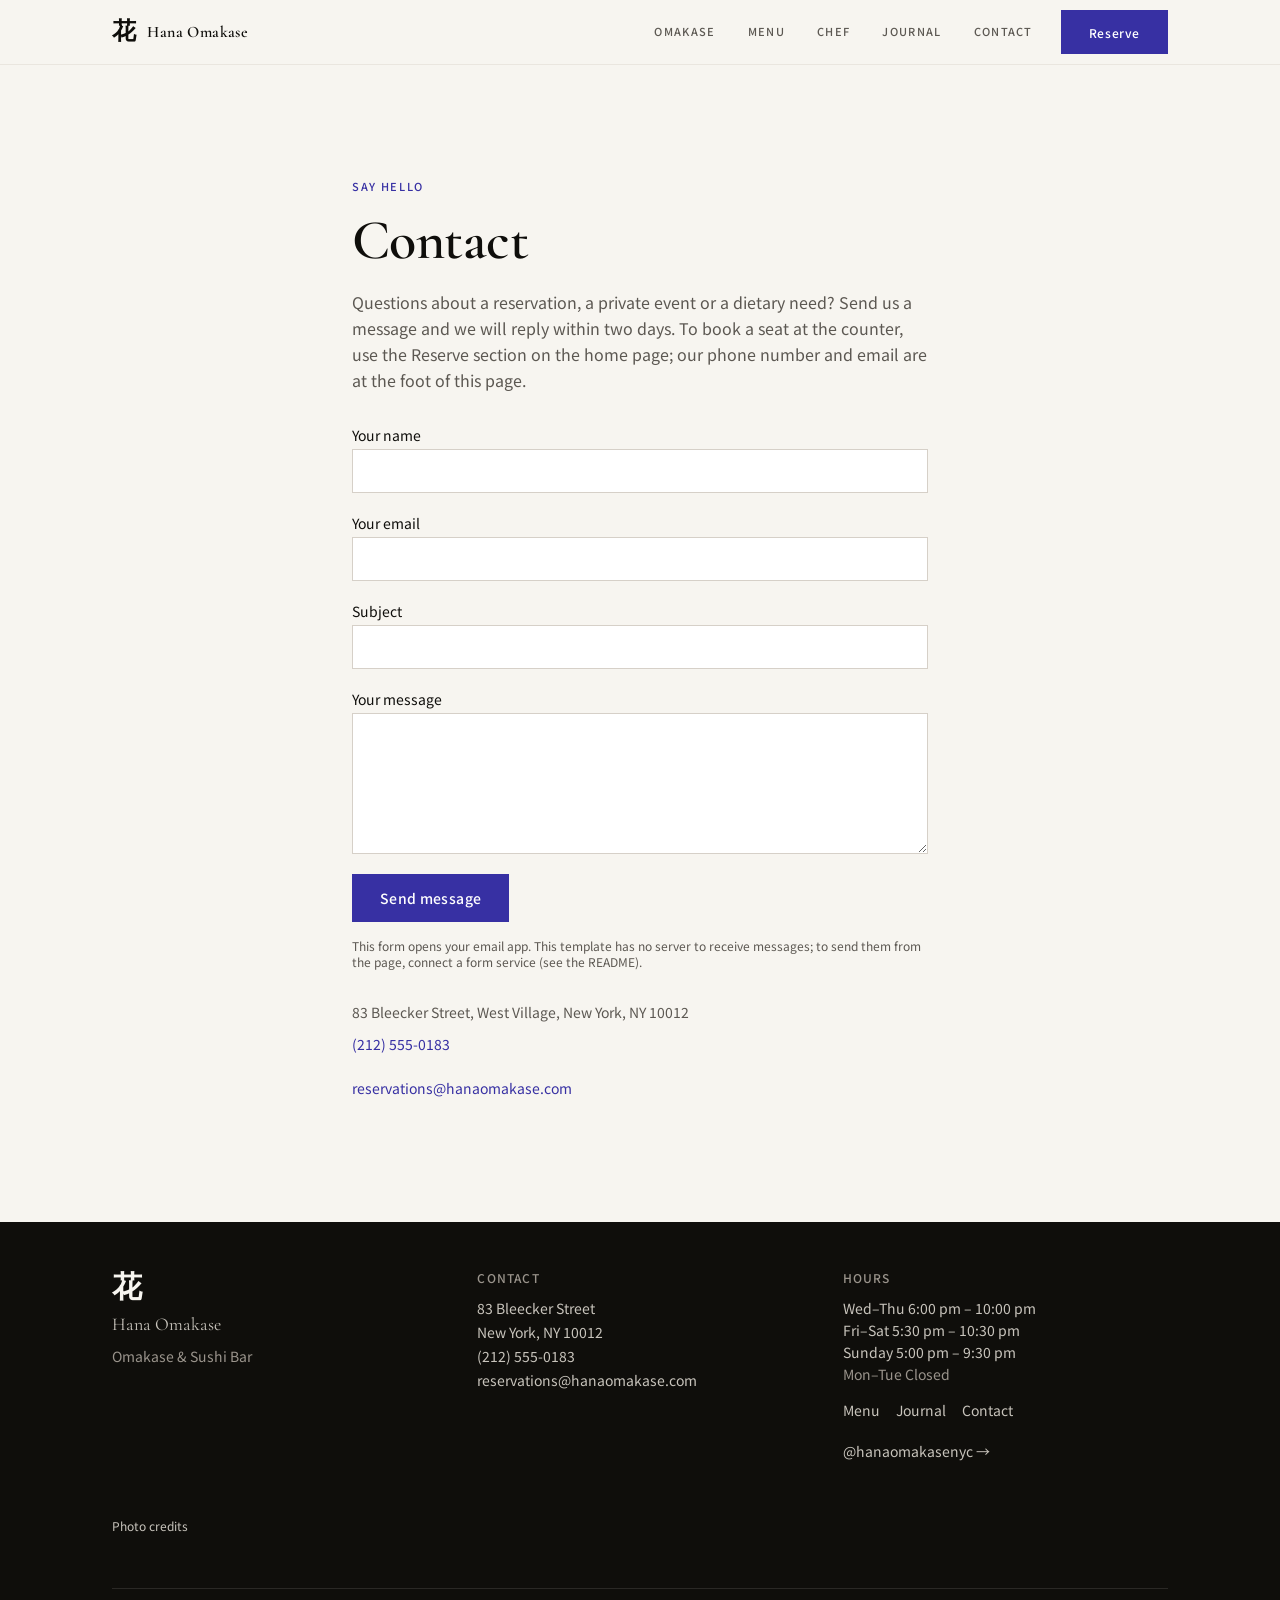
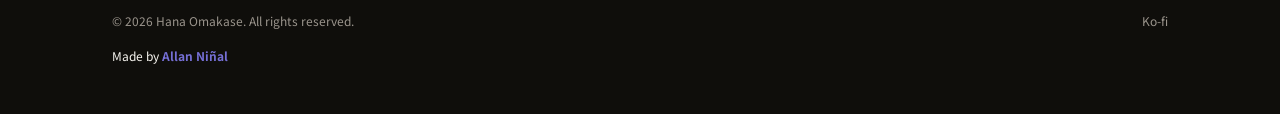
==== contact/index.html @ c07a8876 "Shari HTML edition 1.0.0 Co-Authored-By: Claude Opus 5.5 <noreply@anthropic.com> Claude-Session: htt" ====
<!DOCTYPE html><html lang="en" class="scroll-smooth" id="top"> <head><meta charset="utf-8"><meta name="viewport" content="width=device-width, initial-scale=1, viewport-fit=cover"><meta name="theme-color" content="#F7F5F0"><meta name="color-scheme" content="light"><title>Contact — Hana Omakase</title><meta name="description" content="Write to Hana Omakase: reservations, private events and dietary needs."><meta name="author" content="Kenji Matsuda"><link rel="canonical" href="https://example.com/contact/"><meta name="robots" content="index, follow"><!-- Open Graph --><meta property="og:title" content="Contact — Hana Omakase"><meta property="og:description" content="Write to Hana Omakase: reservations, private events and dietary needs."><meta property="og:url" content="https://example.com/contact/"><meta property="og:type" content="website"><meta property="og:site_name" content="Hana Omakase"><meta property="og:locale" content="en_US"><meta property="og:image" content="https://example.com/og-image.png"><meta property="og:image:type" content="image/png"><meta property="og:image:width" content="1200"><meta property="og:image:height" content="630"><meta property="og:image:alt" content="Hana Omakase — Intimate Omakase &#38; Sushi Bar in West Village, New York"><!-- Twitter / X --><meta name="twitter:card" content="summary_large_image"><meta name="twitter:title" content="Contact — Hana Omakase"><meta name="twitter:description" content="Write to Hana Omakase: reservations, private events and dietary needs."><meta name="twitter:image" content="https://example.com/og-image.png"><meta name="twitter:image:alt" content="Hana Omakase — Intimate Omakase &#38; Sushi Bar in West Village, New York"><link rel="icon" href="../favicon.svg" type="image/svg+xml"><link rel="apple-touch-icon" href="../favicon.svg"><script type="application/ld+json">{"@context":"https://schema.org","@type":"BreadcrumbList","itemListElement":[{"@type":"ListItem","position":1,"name":"Home","item":"https://example.com/"},{"@type":"ListItem","position":2,"name":"Contact","item":"https://example.com/contact/"}]}</script><link rel="stylesheet" href="../assets/index.BX0j9ppE.css">
<style>.field[data-astro-cid-ahc3q4vw]{width:100%;min-height:44px;padding:.6rem .75rem;font:inherit;background:#fff;color:var(--color-text);border:1px solid var(--color-border)}.field[data-astro-cid-ahc3q4vw]:focus-visible{outline:2px solid var(--color-accent);outline-offset:2px}
</style></head> <body class="min-h-screen flex flex-col antialiased"> <header class="sticky top-0 z-50" style="background-color: #F7F5F0; border-bottom: 1px solid #EAE6DF;" data-astro-cid-ctg3m53h> <!-- Skip link --> <a href="#main-content" class="sr-only focus:not-sr-only" style="
      position: absolute;
      top: 0.5rem;
      left: 0.5rem;
      background-color: #3730A3;
      color: #fff;
      padding: 0.5rem 1rem;
      font-size: 0.875rem;
      font-family: inherit;
      z-index: 9999;
    " data-astro-cid-ctg3m53h>
Skip to main content
</a> <div class="container-x" data-astro-cid-ctg3m53h> <div class="flex items-center justify-between h-16" data-astro-cid-ctg3m53h> <!-- Logo --> <a href="../index.html" style="
          height: 44px;
          min-width: 44px;
          display: inline-flex;
          align-items: center;
          gap: 0.75rem;
          text-decoration: none;
        " data-astro-cid-ctg3m53h> <span class="font-display text-2xl font-semibold tracking-tight" style="color: #0F0E0B;" data-astro-cid-ctg3m53h> 花 </span> <span class="hidden sm:block font-display text-base font-semibold tracking-wide" style="color: #0F0E0B;" data-astro-cid-ctg3m53h> Hana Omakase </span> </a> <!-- Desktop Nav --> <nav aria-label="Main navigation" class="hidden md:flex items-center gap-2" data-astro-cid-ctg3m53h> <a href="../index.html#omakase" style="
              min-height: 44px;
              display: inline-flex;
              align-items: center;
              padding: 0 0.75rem;
              font-size: 0.6875rem;
              font-family: 'Noto Sans JP', sans-serif;
              font-weight: 500;
              letter-spacing: 0.12em;
              text-transform: uppercase;
              color: #5C5852;
              text-decoration: none;
              transition: color 0.15s;
            " data-astro-cid-ctg3m53h> Omakase </a><a href="../menu/index.html" style="
              min-height: 44px;
              display: inline-flex;
              align-items: center;
              padding: 0 0.75rem;
              font-size: 0.6875rem;
              font-family: 'Noto Sans JP', sans-serif;
              font-weight: 500;
              letter-spacing: 0.12em;
              text-transform: uppercase;
              color: #5C5852;
              text-decoration: none;
              transition: color 0.15s;
            " data-astro-cid-ctg3m53h> Menu </a><a href="../index.html#chef" style="
              min-height: 44px;
              display: inline-flex;
              align-items: center;
              padding: 0 0.75rem;
              font-size: 0.6875rem;
              font-family: 'Noto Sans JP', sans-serif;
              font-weight: 500;
              letter-spacing: 0.12em;
              text-transform: uppercase;
              color: #5C5852;
              text-decoration: none;
              transition: color 0.15s;
            " data-astro-cid-ctg3m53h> Chef </a><a href="../journal/index.html" style="
              min-height: 44px;
              display: inline-flex;
              align-items: center;
              padding: 0 0.75rem;
              font-size: 0.6875rem;
              font-family: 'Noto Sans JP', sans-serif;
              font-weight: 500;
              letter-spacing: 0.12em;
              text-transform: uppercase;
              color: #5C5852;
              text-decoration: none;
              transition: color 0.15s;
            " data-astro-cid-ctg3m53h> Journal </a><a href="./index.html" style="
              min-height: 44px;
              display: inline-flex;
              align-items: center;
              padding: 0 0.75rem;
              font-size: 0.6875rem;
              font-family: 'Noto Sans JP', sans-serif;
              font-weight: 500;
              letter-spacing: 0.12em;
              text-transform: uppercase;
              color: #5C5852;
              text-decoration: none;
              transition: color 0.15s;
            " data-astro-cid-ctg3m53h> Contact </a> <a href="../index.html#reserve" style="
            min-height: 44px;
            display: inline-flex;
            align-items: center;
            justify-content: center;
            padding: 0 1.75rem;
            font-size: 0.75rem;
            font-family: 'Noto Sans JP', sans-serif;
            font-weight: 500;
            letter-spacing: 0.05em;
            background-color: #3730A3;
            color: #FFFFFF;
            text-decoration: none;
            transition: background-color 0.15s;
            margin-left: 0.5rem;
          " data-astro-cid-ctg3m53h>
Reserve
</a> </nav> <!-- Mobile: menu and Reserve CTA --> <div class="md:hidden flex items-center gap-2" data-astro-cid-ctg3m53h> <details class="mobile-menu" data-astro-cid-ctg3m53h> <summary aria-label="Menu" data-astro-cid-ctg3m53h>Menu</summary> <nav aria-label="Mobile navigation" data-astro-cid-ctg3m53h> <a href="../index.html#omakase" data-astro-cid-ctg3m53h>Omakase</a><a href="../menu/index.html" data-astro-cid-ctg3m53h>Menu</a><a href="../index.html#chef" data-astro-cid-ctg3m53h>Chef</a><a href="../journal/index.html" data-astro-cid-ctg3m53h>Journal</a><a href="./index.html" data-astro-cid-ctg3m53h>Contact</a> </nav> </details> <a href="../index.html#reserve" style="
            min-height: 44px;
            display: inline-flex;
            align-items: center;
            justify-content: center;
            padding: 0 1.25rem;
            font-size: 0.75rem;
            font-family: 'Noto Sans JP', sans-serif;
            font-weight: 500;
            background-color: #3730A3;
            color: #FFFFFF;
            text-decoration: none;
          " data-astro-cid-ctg3m53h>
Reserve
</a> </div> </div> </div> </header>  <main class="flex-1" id="main-content">  <section class="container-x section-gap" aria-labelledby="contact-heading" data-astro-cid-ahc3q4vw> <div class="max-w-xl mx-auto" data-astro-cid-ahc3q4vw> <p class="label-eyebrow mb-3" data-astro-cid-ahc3q4vw>Say hello</p> <h1 id="contact-heading" class="font-display font-semibold" style="font-size: clamp(2.25rem, 5vw, 3.5rem); color: var(--color-text);" data-astro-cid-ahc3q4vw>Contact</h1> <p class="mt-4 text-base font-sans leading-relaxed" style="color: var(--color-text-muted);" data-astro-cid-ahc3q4vw>Questions about a reservation, a private event or a dietary need? Send us a message and we will reply within two days. To book a seat at the counter, use the Reserve section on the home page; our phone number and email are at the foot of this page.</p> <!--
        No back end. This form opens the visitor's email app, addressed to the
        address below. To send messages from the page itself, point `action` at a
        form service (Formspree, Formspark, Web3Forms, Netlify Forms...), remove
        enctype, and set method="post" as that service describes.
      --> <form action="mailto:reservations@hanaomakase.com" method="post" enctype="text/plain" class="mt-8 grid gap-5" data-astro-cid-ahc3q4vw> <label class="grid gap-1 text-sm font-sans" style="color: var(--color-text);" data-astro-cid-ahc3q4vw>Your name
<input type="text" name="name" required autocomplete="name" class="field" data-astro-cid-ahc3q4vw> </label> <label class="grid gap-1 text-sm font-sans" style="color: var(--color-text);" data-astro-cid-ahc3q4vw>Your email
<input type="email" name="email" required autocomplete="email" class="field" data-astro-cid-ahc3q4vw> </label> <label class="grid gap-1 text-sm font-sans" style="color: var(--color-text);" data-astro-cid-ahc3q4vw>Subject
<input type="text" name="subject" class="field" data-astro-cid-ahc3q4vw> </label> <label class="grid gap-1 text-sm font-sans" style="color: var(--color-text);" data-astro-cid-ahc3q4vw>Your message
<textarea name="message" rows="6" required class="field" data-astro-cid-ahc3q4vw></textarea> </label> <div data-astro-cid-ahc3q4vw><button type="submit" class="btn-primary" data-astro-cid-ahc3q4vw>Send message</button></div> </form> <p class="mt-4 text-xs font-sans" style="color: var(--color-text-muted);" data-astro-cid-ahc3q4vw>
This form opens your email app. This template has no server to receive messages; to send them from the page, connect a form service (see the README).
</p> <address class="not-italic mt-8 text-sm font-sans" style="color: var(--color-text-muted);" data-astro-cid-ahc3q4vw> 83 Bleecker Street, West Village, New York, NY 10012<br data-astro-cid-ahc3q4vw> <a href="tel:(212) 555-0183" style="color: var(--color-accent); display: inline-block; padding: 0.75rem 0;" data-astro-cid-ahc3q4vw>(212) 555-0183</a><br data-astro-cid-ahc3q4vw> <a href="mailto:reservations@hanaomakase.com" style="color: var(--color-accent); display: inline-block; padding: 0.75rem 0;" data-astro-cid-ahc3q4vw>reservations@hanaomakase.com</a> </address> </div> </section>  </main> <footer style="background-color: #0F0E0B; color: #F7F5F0;" data-astro-cid-gcn2mc3v> <div class="container-x py-12" data-astro-cid-gcn2mc3v> <div class="grid grid-cols-1 md:grid-cols-3 gap-10" data-astro-cid-gcn2mc3v> <!-- Brand --> <div data-astro-cid-gcn2mc3v> <p class="font-display text-3xl font-semibold" style="color: #F7F5F0;" data-astro-cid-gcn2mc3v>花</p> <p class="mt-1 font-display text-lg" style="color: #C8C4BC;" data-astro-cid-gcn2mc3v>Hana Omakase</p> <p class="mt-2 text-sm font-sans" style="color: #9A948C;" data-astro-cid-gcn2mc3v>Omakase &amp; Sushi Bar</p> </div> <!-- Contact --> <div data-astro-cid-gcn2mc3v> <p class="text-xs font-sans font-medium uppercase tracking-widest mb-3" style="color: #9A948C;" data-astro-cid-gcn2mc3v>Contact</p> <address class="not-italic text-sm font-sans space-y-1" style="color: #C8C4BC;" data-astro-cid-gcn2mc3v> <p data-astro-cid-gcn2mc3v>83 Bleecker Street</p> <p data-astro-cid-gcn2mc3v>New York, NY 10012</p> <p class="mt-2" data-astro-cid-gcn2mc3v> <a href="tel:(212) 555-0183" style="color: #C8C4BC;" data-astro-cid-gcn2mc3v>(212) 555-0183</a> </p> <p data-astro-cid-gcn2mc3v> <a href="mailto:reservations@hanaomakase.com" style="color: #C8C4BC;" data-astro-cid-gcn2mc3v>reservations@hanaomakase.com</a> </p> </address> </div> <!-- Hours / Links --> <div data-astro-cid-gcn2mc3v> <p class="text-xs font-sans font-medium uppercase tracking-widest mb-3" style="color: #9A948C;" data-astro-cid-gcn2mc3v>Hours</p> <div class="text-sm font-sans space-y-0.5" style="color: #C8C4BC;" data-astro-cid-gcn2mc3v> <p data-astro-cid-gcn2mc3v>Wed–Thu 6:00 pm – 10:00 pm</p> <p data-astro-cid-gcn2mc3v>Fri–Sat  5:30 pm – 10:30 pm</p> <p data-astro-cid-gcn2mc3v>Sunday  5:00 pm – 9:30 pm</p> <p class="mt-1" style="color: #9A948C;" data-astro-cid-gcn2mc3v>Mon–Tue Closed</p> </div> <nav aria-label="Pages" class="mt-4 text-sm font-sans flex flex-wrap gap-x-4 gap-y-1" data-astro-cid-gcn2mc3v> <a href="../menu/index.html" style="color: #C8C4BC;" data-astro-cid-gcn2mc3v>Menu</a> <a href="../journal/index.html" style="color: #C8C4BC;" data-astro-cid-gcn2mc3v>Journal</a> <a href="./index.html" style="color: #C8C4BC;" data-astro-cid-gcn2mc3v>Contact</a> </nav> <div class="mt-4" data-astro-cid-gcn2mc3v> <a href="https://instagram.com/hanaomakasenyc" class="text-sm font-sans hover:opacity-80 transition-opacity" style="color: #C8C4BC;" target="_blank" rel="noopener noreferrer" data-astro-cid-gcn2mc3v> @hanaomakasenyc &rarr;
</a> </div> </div> </div> <!-- Photo credits. Required while you use the demo photos (Unsplash asks for
         the photographer and a link). Delete this whole <details> block once you
         have replaced the photos with your own. --> <details class="mt-10 text-xs font-sans" style="color: #C8C4BC;" data-photo-credits data-astro-cid-gcn2mc3v> <summary style="cursor: pointer; min-height: 44px; display: flex; align-items: center;" data-astro-cid-gcn2mc3v>Photo credits</summary> <p class="mt-2" style="color: #9A948C;" data-astro-cid-gcn2mc3v>
Demo photographs from <a href="https://unsplash.com/?utm_source=allanninal_dev&utm_medium=referral" style="color: #C8C4BC;" data-astro-cid-gcn2mc3v>Unsplash</a>. Replace them, and these credits, with your own before launch.
</p> <ul class="mt-2 space-y-1" data-astro-cid-gcn2mc3v> <li data-astro-cid-gcn2mc3v>The counter: Photo by <a href="https://unsplash.com/@ryunosuke_kikuno?utm_source=allanninal_dev&utm_medium=referral" style="color: #C8C4BC;" data-astro-cid-gcn2mc3v>Ryunosuke Kikuno</a> on <a href="https://unsplash.com/photos/5jAfMVcE0Ag?utm_source=allanninal_dev&utm_medium=referral" style="color: #C8C4BC;" data-astro-cid-gcn2mc3v>Unsplash</a></li><li data-astro-cid-gcn2mc3v>Nigiri on a dark slate: Photo by <a href="https://unsplash.com/@tad_higuchi?utm_source=allanninal_dev&utm_medium=referral" style="color: #C8C4BC;" data-astro-cid-gcn2mc3v>Tadahiro Higuchi</a> on <a href="https://unsplash.com/photos/6ZLJkVvqcB4?utm_source=allanninal_dev&utm_medium=referral" style="color: #C8C4BC;" data-astro-cid-gcn2mc3v>Unsplash</a></li><li data-astro-cid-gcn2mc3v>Salmon and prawn nigiri: Photo by <a href="https://unsplash.com/@shootdelicious?utm_source=allanninal_dev&utm_medium=referral" style="color: #C8C4BC;" data-astro-cid-gcn2mc3v>Eiliv Aceron</a> on <a href="https://unsplash.com/photos/KArbm3dvB7Y?utm_source=allanninal_dev&utm_medium=referral" style="color: #C8C4BC;" data-astro-cid-gcn2mc3v>Unsplash</a></li><li data-astro-cid-gcn2mc3v>The chef at the counter: Photo by <a href="https://unsplash.com/@wyron?utm_source=allanninal_dev&utm_medium=referral" style="color: #C8C4BC;" data-astro-cid-gcn2mc3v>Wyron A</a> on <a href="https://unsplash.com/photos/Lhb1DyyNr7U?utm_source=allanninal_dev&utm_medium=referral" style="color: #C8C4BC;" data-astro-cid-gcn2mc3v>Unsplash</a></li> </ul> </details> <!-- Bottom bar --> <div class="mt-10 pt-6 flex flex-col sm:flex-row items-start sm:items-center justify-between gap-3" style="border-top: 1px solid #2A2825;" data-astro-cid-gcn2mc3v> <p class="text-xs font-sans" style="color: #9A948C;" data-astro-cid-gcn2mc3v>
&copy; 2026 Hana Omakase. All rights reserved.
</p> <p class="text-xs font-sans" style="color: #9A948C;" data-astro-cid-gcn2mc3v> Ko-fi </p> </div>  <p class="maker-credit" data-maker-credit="1" data-astro-cid-gcn2mc3v>Made by <a href="https://www.linkedin.com/in/allanninal/" data-maker-credit="1" target="_blank" rel="noopener noreferrer" data-astro-cid-gcn2mc3v>Allan Ni&ntilde;al</a></p> </div> </footer>   <!-- Scroll-reveal observer --> <script>
      (function () {
        if (!window.IntersectionObserver) return;
        var els = document.querySelectorAll('.reveal');
        var observer = new IntersectionObserver(
          function (entries) {
            entries.forEach(function (entry) {
              if (entry.isIntersecting) {
                entry.target.classList.add('visible');
                observer.unobserve(entry.target);
              }
            });
          },
          { threshold: 0.08 }
        );
        els.forEach(function (el) { observer.observe(el); });
      })();
    </script> </body> </html>
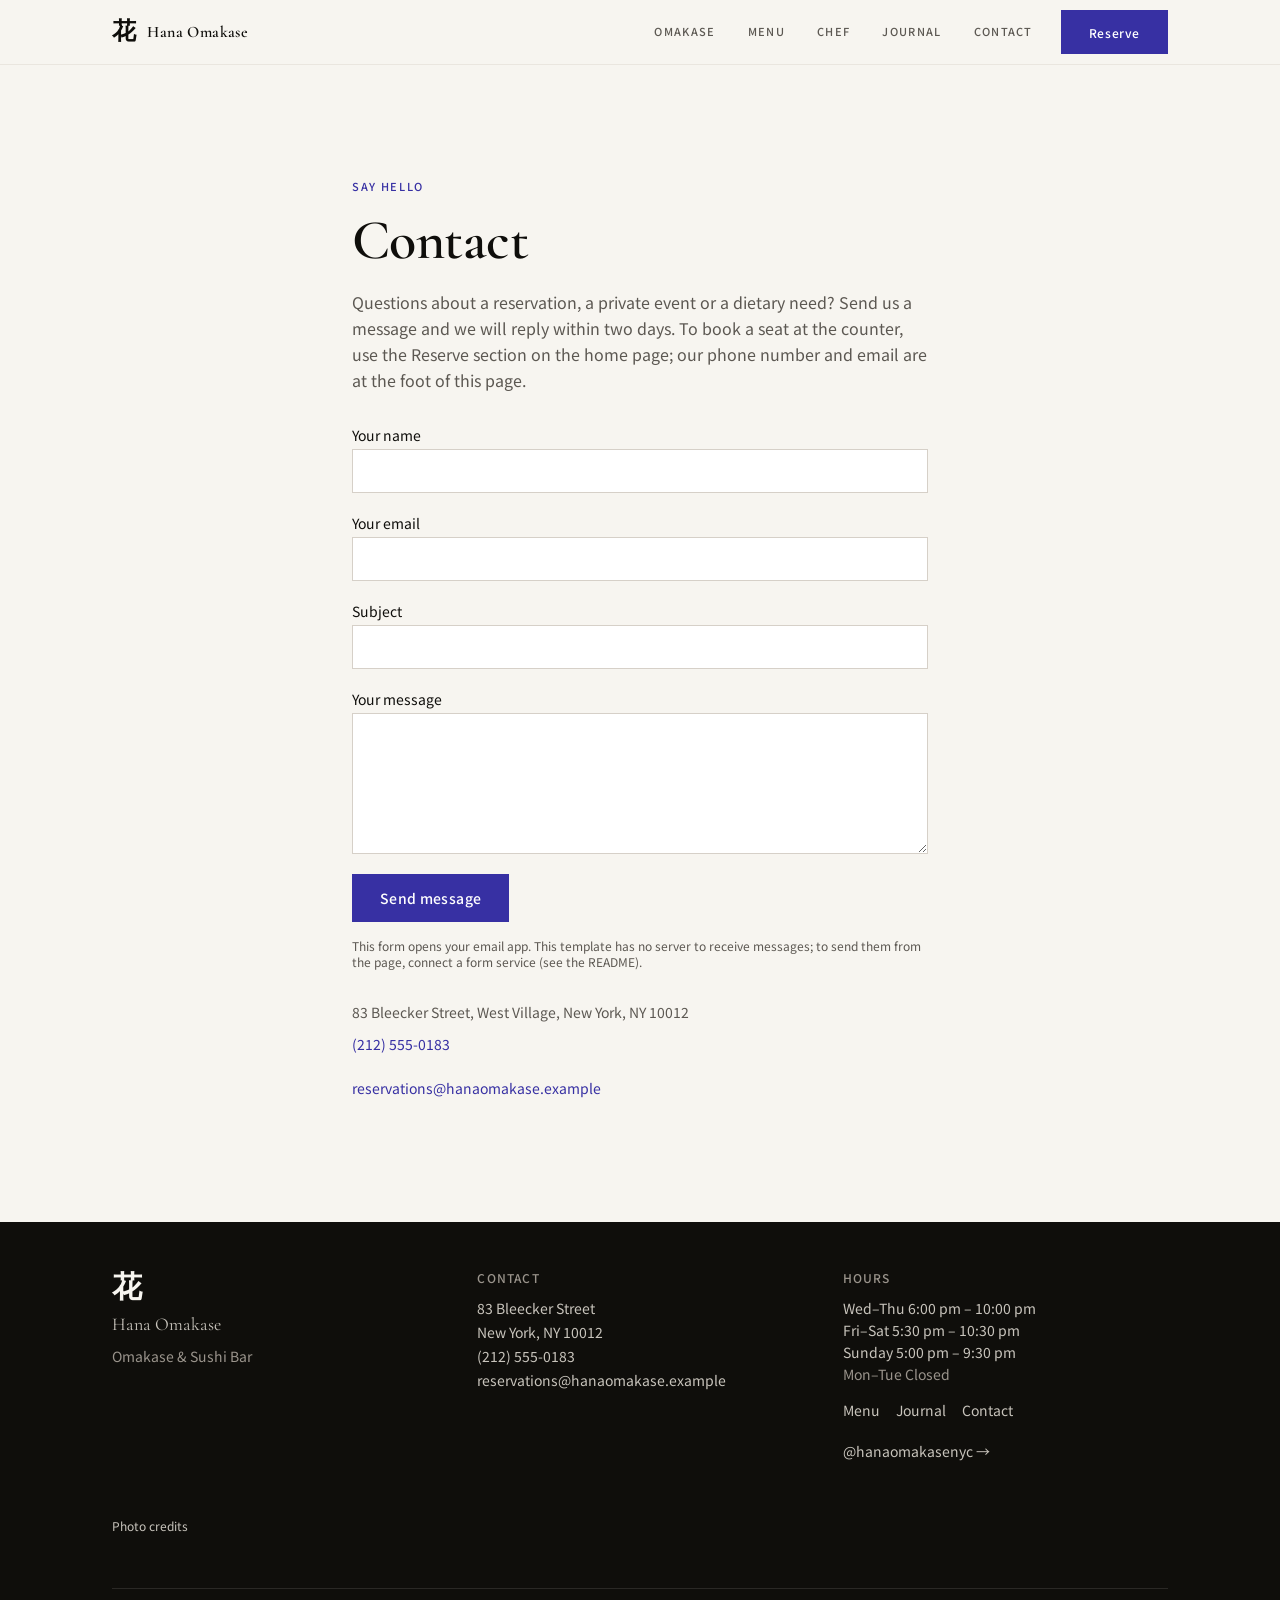
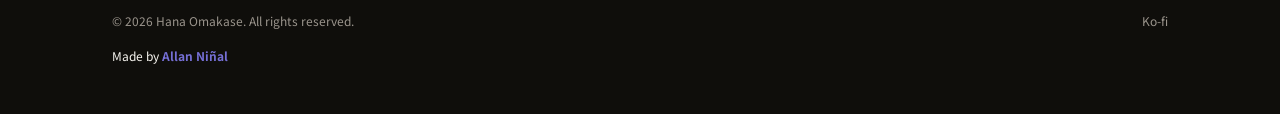
==== commit 046828db: "1.0.2: Demo email addresses now end in .example, so none can reach a real business. Co-Authored-By: " ====
--- a/contact/index.html
+++ b/contact/index.html
@@ -120,13 +120,13 @@
         address below. To send messages from the page itself, point `action` at a
         form service (Formspree, Formspark, Web3Forms, Netlify Forms...), remove
         enctype, and set method="post" as that service describes.
-      --> <form action="mailto:reservations@hanaomakase.com" method="post" enctype="text/plain" class="mt-8 grid gap-5" data-astro-cid-ahc3q4vw> <label class="grid gap-1 text-sm font-sans" style="color: var(--color-text);" data-astro-cid-ahc3q4vw>Your name
+      --> <form action="mailto:reservations@hanaomakase.example" method="post" enctype="text/plain" class="mt-8 grid gap-5" data-astro-cid-ahc3q4vw> <label class="grid gap-1 text-sm font-sans" style="color: var(--color-text);" data-astro-cid-ahc3q4vw>Your name
 <input type="text" name="name" required autocomplete="name" class="field" data-astro-cid-ahc3q4vw> </label> <label class="grid gap-1 text-sm font-sans" style="color: var(--color-text);" data-astro-cid-ahc3q4vw>Your email
 <input type="email" name="email" required autocomplete="email" class="field" data-astro-cid-ahc3q4vw> </label> <label class="grid gap-1 text-sm font-sans" style="color: var(--color-text);" data-astro-cid-ahc3q4vw>Subject
 <input type="text" name="subject" class="field" data-astro-cid-ahc3q4vw> </label> <label class="grid gap-1 text-sm font-sans" style="color: var(--color-text);" data-astro-cid-ahc3q4vw>Your message
 <textarea name="message" rows="6" required class="field" data-astro-cid-ahc3q4vw></textarea> </label> <div data-astro-cid-ahc3q4vw><button type="submit" class="btn-primary" data-astro-cid-ahc3q4vw>Send message</button></div> </form> <p class="mt-4 text-xs font-sans" style="color: var(--color-text-muted);" data-astro-cid-ahc3q4vw>
 This form opens your email app. This template has no server to receive messages; to send them from the page, connect a form service (see the README).
-</p> <address class="not-italic mt-8 text-sm font-sans" style="color: var(--color-text-muted);" data-astro-cid-ahc3q4vw> 83 Bleecker Street, West Village, New York, NY 10012<br data-astro-cid-ahc3q4vw> <a href="tel:(212) 555-0183" style="color: var(--color-accent); display: inline-block; padding: 0.75rem 0;" data-astro-cid-ahc3q4vw>(212) 555-0183</a><br data-astro-cid-ahc3q4vw> <a href="mailto:reservations@hanaomakase.com" style="color: var(--color-accent); display: inline-block; padding: 0.75rem 0;" data-astro-cid-ahc3q4vw>reservations@hanaomakase.com</a> </address> </div> </section>  </main> <footer style="background-color: #0F0E0B; color: #F7F5F0;" data-astro-cid-gcn2mc3v> <div class="container-x py-12" data-astro-cid-gcn2mc3v> <div class="grid grid-cols-1 md:grid-cols-3 gap-10" data-astro-cid-gcn2mc3v> <!-- Brand --> <div data-astro-cid-gcn2mc3v> <p class="font-display text-3xl font-semibold" style="color: #F7F5F0;" data-astro-cid-gcn2mc3v>花</p> <p class="mt-1 font-display text-lg" style="color: #C8C4BC;" data-astro-cid-gcn2mc3v>Hana Omakase</p> <p class="mt-2 text-sm font-sans" style="color: #9A948C;" data-astro-cid-gcn2mc3v>Omakase &amp; Sushi Bar</p> </div> <!-- Contact --> <div data-astro-cid-gcn2mc3v> <p class="text-xs font-sans font-medium uppercase tracking-widest mb-3" style="color: #9A948C;" data-astro-cid-gcn2mc3v>Contact</p> <address class="not-italic text-sm font-sans space-y-1" style="color: #C8C4BC;" data-astro-cid-gcn2mc3v> <p data-astro-cid-gcn2mc3v>83 Bleecker Street</p> <p data-astro-cid-gcn2mc3v>New York, NY 10012</p> <p class="mt-2" data-astro-cid-gcn2mc3v> <a href="tel:(212) 555-0183" style="color: #C8C4BC;" data-astro-cid-gcn2mc3v>(212) 555-0183</a> </p> <p data-astro-cid-gcn2mc3v> <a href="mailto:reservations@hanaomakase.com" style="color: #C8C4BC;" data-astro-cid-gcn2mc3v>reservations@hanaomakase.com</a> </p> </address> </div> <!-- Hours / Links --> <div data-astro-cid-gcn2mc3v> <p class="text-xs font-sans font-medium uppercase tracking-widest mb-3" style="color: #9A948C;" data-astro-cid-gcn2mc3v>Hours</p> <div class="text-sm font-sans space-y-0.5" style="color: #C8C4BC;" data-astro-cid-gcn2mc3v> <p data-astro-cid-gcn2mc3v>Wed–Thu 6:00 pm – 10:00 pm</p> <p data-astro-cid-gcn2mc3v>Fri–Sat  5:30 pm – 10:30 pm</p> <p data-astro-cid-gcn2mc3v>Sunday  5:00 pm – 9:30 pm</p> <p class="mt-1" style="color: #9A948C;" data-astro-cid-gcn2mc3v>Mon–Tue Closed</p> </div> <nav aria-label="Pages" class="mt-4 text-sm font-sans flex flex-wrap gap-x-4 gap-y-1" data-astro-cid-gcn2mc3v> <a href="../menu/index.html" style="color: #C8C4BC;" data-astro-cid-gcn2mc3v>Menu</a> <a href="../journal/index.html" style="color: #C8C4BC;" data-astro-cid-gcn2mc3v>Journal</a> <a href="./index.html" style="color: #C8C4BC;" data-astro-cid-gcn2mc3v>Contact</a> </nav> <div class="mt-4" data-astro-cid-gcn2mc3v> <a href="https://instagram.com/hanaomakasenyc" class="text-sm font-sans hover:opacity-80 transition-opacity" style="color: #C8C4BC;" target="_blank" rel="noopener noreferrer" data-astro-cid-gcn2mc3v> @hanaomakasenyc &rarr;
+</p> <address class="not-italic mt-8 text-sm font-sans" style="color: var(--color-text-muted);" data-astro-cid-ahc3q4vw> 83 Bleecker Street, West Village, New York, NY 10012<br data-astro-cid-ahc3q4vw> <a href="tel:(212) 555-0183" style="color: var(--color-accent); display: inline-block; padding: 0.75rem 0;" data-astro-cid-ahc3q4vw>(212) 555-0183</a><br data-astro-cid-ahc3q4vw> <a href="mailto:reservations@hanaomakase.example" style="color: var(--color-accent); display: inline-block; padding: 0.75rem 0;" data-astro-cid-ahc3q4vw>reservations@hanaomakase.example</a> </address> </div> </section>  </main> <footer style="background-color: #0F0E0B; color: #F7F5F0;" data-astro-cid-gcn2mc3v> <div class="container-x py-12" data-astro-cid-gcn2mc3v> <div class="grid grid-cols-1 md:grid-cols-3 gap-10" data-astro-cid-gcn2mc3v> <!-- Brand --> <div data-astro-cid-gcn2mc3v> <p class="font-display text-3xl font-semibold" style="color: #F7F5F0;" data-astro-cid-gcn2mc3v>花</p> <p class="mt-1 font-display text-lg" style="color: #C8C4BC;" data-astro-cid-gcn2mc3v>Hana Omakase</p> <p class="mt-2 text-sm font-sans" style="color: #9A948C;" data-astro-cid-gcn2mc3v>Omakase &amp; Sushi Bar</p> </div> <!-- Contact --> <div data-astro-cid-gcn2mc3v> <p class="text-xs font-sans font-medium uppercase tracking-widest mb-3" style="color: #9A948C;" data-astro-cid-gcn2mc3v>Contact</p> <address class="not-italic text-sm font-sans space-y-1" style="color: #C8C4BC;" data-astro-cid-gcn2mc3v> <p data-astro-cid-gcn2mc3v>83 Bleecker Street</p> <p data-astro-cid-gcn2mc3v>New York, NY 10012</p> <p class="mt-2" data-astro-cid-gcn2mc3v> <a href="tel:(212) 555-0183" style="color: #C8C4BC;" data-astro-cid-gcn2mc3v>(212) 555-0183</a> </p> <p data-astro-cid-gcn2mc3v> <a href="mailto:reservations@hanaomakase.example" style="color: #C8C4BC;" data-astro-cid-gcn2mc3v>reservations@hanaomakase.example</a> </p> </address> </div> <!-- Hours / Links --> <div data-astro-cid-gcn2mc3v> <p class="text-xs font-sans font-medium uppercase tracking-widest mb-3" style="color: #9A948C;" data-astro-cid-gcn2mc3v>Hours</p> <div class="text-sm font-sans space-y-0.5" style="color: #C8C4BC;" data-astro-cid-gcn2mc3v> <p data-astro-cid-gcn2mc3v>Wed–Thu 6:00 pm – 10:00 pm</p> <p data-astro-cid-gcn2mc3v>Fri–Sat  5:30 pm – 10:30 pm</p> <p data-astro-cid-gcn2mc3v>Sunday  5:00 pm – 9:30 pm</p> <p class="mt-1" style="color: #9A948C;" data-astro-cid-gcn2mc3v>Mon–Tue Closed</p> </div> <nav aria-label="Pages" class="mt-4 text-sm font-sans flex flex-wrap gap-x-4 gap-y-1" data-astro-cid-gcn2mc3v> <a href="../menu/index.html" style="color: #C8C4BC;" data-astro-cid-gcn2mc3v>Menu</a> <a href="../journal/index.html" style="color: #C8C4BC;" data-astro-cid-gcn2mc3v>Journal</a> <a href="./index.html" style="color: #C8C4BC;" data-astro-cid-gcn2mc3v>Contact</a> </nav> <div class="mt-4" data-astro-cid-gcn2mc3v> <a href="https://instagram.com/hanaomakasenyc" class="text-sm font-sans hover:opacity-80 transition-opacity" style="color: #C8C4BC;" target="_blank" rel="noopener noreferrer" data-astro-cid-gcn2mc3v> @hanaomakasenyc &rarr;
 </a> </div> </div> </div> <!-- Photo credits. Required while you use the demo photos (Unsplash asks for
          the photographer and a link). Delete this whole <details> block once you
          have replaced the photos with your own. --> <details class="mt-10 text-xs font-sans" style="color: #C8C4BC;" data-photo-credits data-astro-cid-gcn2mc3v> <summary style="cursor: pointer; min-height: 44px; display: flex; align-items: center;" data-astro-cid-gcn2mc3v>Photo credits</summary> <p class="mt-2" style="color: #9A948C;" data-astro-cid-gcn2mc3v>
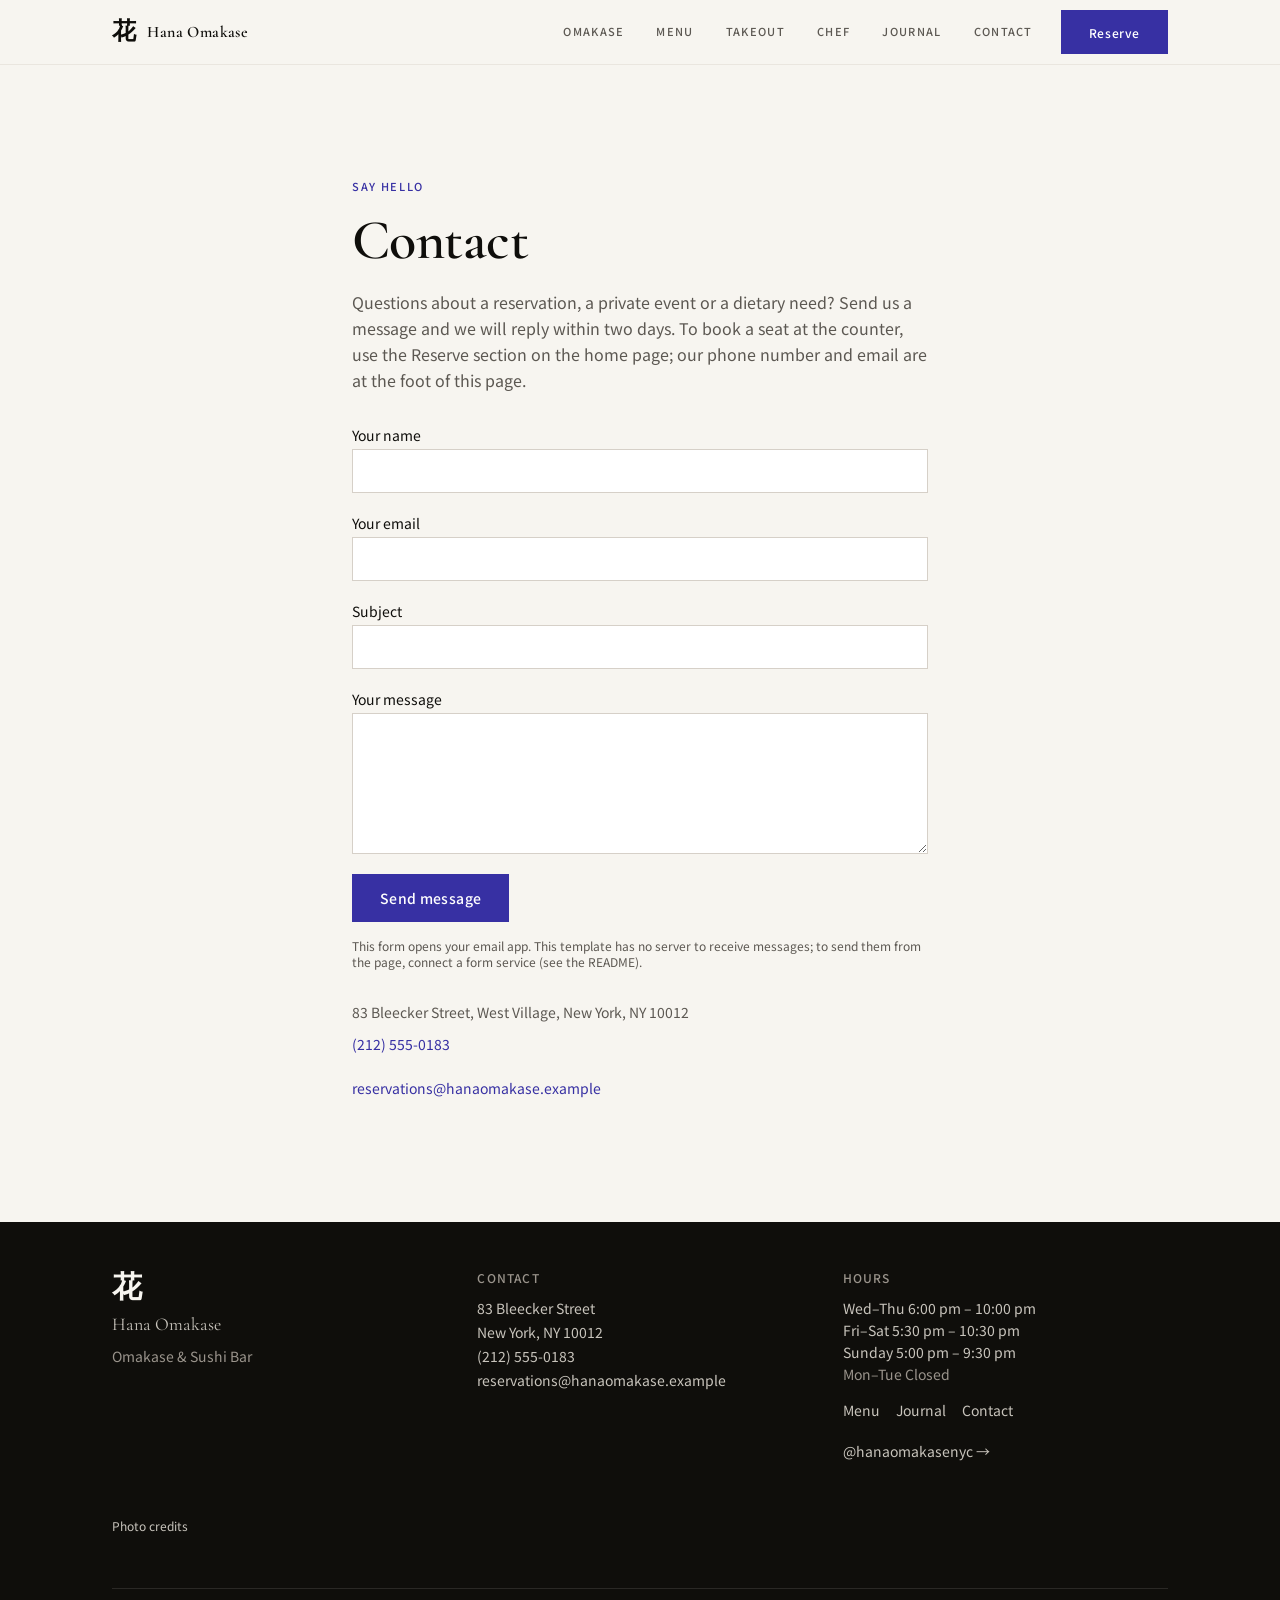
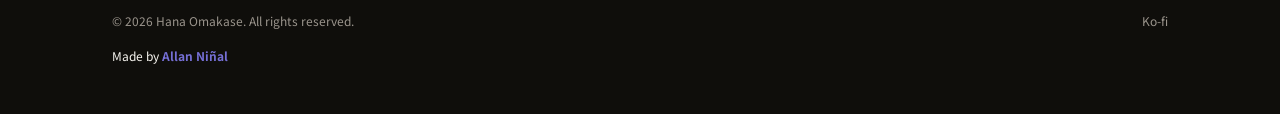
==== commit 26ca161c: "1.1.0: A Contains line on every dish (molluscs named apart) and an allergy notice; the raw-food advi" ====
--- a/contact/index.html
+++ b/contact/index.html
@@ -1,4 +1,4 @@
-<!DOCTYPE html><html lang="en" class="scroll-smooth" id="top"> <head><meta charset="utf-8"><meta name="viewport" content="width=device-width, initial-scale=1, viewport-fit=cover"><meta name="theme-color" content="#F7F5F0"><meta name="color-scheme" content="light"><title>Contact — Hana Omakase</title><meta name="description" content="Write to Hana Omakase: reservations, private events and dietary needs."><meta name="author" content="Kenji Matsuda"><link rel="canonical" href="https://example.com/contact/"><meta name="robots" content="index, follow"><!-- Open Graph --><meta property="og:title" content="Contact — Hana Omakase"><meta property="og:description" content="Write to Hana Omakase: reservations, private events and dietary needs."><meta property="og:url" content="https://example.com/contact/"><meta property="og:type" content="website"><meta property="og:site_name" content="Hana Omakase"><meta property="og:locale" content="en_US"><meta property="og:image" content="https://example.com/og-image.png"><meta property="og:image:type" content="image/png"><meta property="og:image:width" content="1200"><meta property="og:image:height" content="630"><meta property="og:image:alt" content="Hana Omakase — Intimate Omakase &#38; Sushi Bar in West Village, New York"><!-- Twitter / X --><meta name="twitter:card" content="summary_large_image"><meta name="twitter:title" content="Contact — Hana Omakase"><meta name="twitter:description" content="Write to Hana Omakase: reservations, private events and dietary needs."><meta name="twitter:image" content="https://example.com/og-image.png"><meta name="twitter:image:alt" content="Hana Omakase — Intimate Omakase &#38; Sushi Bar in West Village, New York"><link rel="icon" href="../favicon.svg" type="image/svg+xml"><link rel="apple-touch-icon" href="../favicon.svg"><script type="application/ld+json">{"@context":"https://schema.org","@type":"BreadcrumbList","itemListElement":[{"@type":"ListItem","position":1,"name":"Home","item":"https://example.com/"},{"@type":"ListItem","position":2,"name":"Contact","item":"https://example.com/contact/"}]}</script><link rel="stylesheet" href="../assets/index.BX0j9ppE.css">
+<!DOCTYPE html><html lang="en" class="scroll-smooth" id="top"> <head><meta charset="utf-8"><meta name="viewport" content="width=device-width, initial-scale=1, viewport-fit=cover"><meta name="theme-color" content="#F7F5F0"><meta name="color-scheme" content="light"><title>Contact — Hana Omakase</title><meta name="description" content="Write to Hana Omakase: reservations, private events and dietary needs."><meta name="author" content="Kenji Matsuda"><link rel="canonical" href="https://example.com/contact/"><meta name="robots" content="index, follow"><!-- Open Graph --><meta property="og:title" content="Contact — Hana Omakase"><meta property="og:description" content="Write to Hana Omakase: reservations, private events and dietary needs."><meta property="og:url" content="https://example.com/contact/"><meta property="og:type" content="website"><meta property="og:site_name" content="Hana Omakase"><meta property="og:locale" content="en_US"><meta property="og:image" content="https://example.com/og-image.png"><meta property="og:image:type" content="image/png"><meta property="og:image:width" content="1200"><meta property="og:image:height" content="630"><meta property="og:image:alt" content="Hana Omakase — Intimate Omakase &#38; Sushi Bar in West Village, New York"><!-- Twitter / X --><meta name="twitter:card" content="summary_large_image"><meta name="twitter:title" content="Contact — Hana Omakase"><meta name="twitter:description" content="Write to Hana Omakase: reservations, private events and dietary needs."><meta name="twitter:image" content="https://example.com/og-image.png"><meta name="twitter:image:alt" content="Hana Omakase — Intimate Omakase &#38; Sushi Bar in West Village, New York"><link rel="icon" href="../favicon.svg" type="image/svg+xml"><link rel="apple-touch-icon" href="../favicon.svg"><script type="application/ld+json">{"@context":"https://schema.org","@type":"BreadcrumbList","itemListElement":[{"@type":"ListItem","position":1,"name":"Home","item":"https://example.com/"},{"@type":"ListItem","position":2,"name":"Contact","item":"https://example.com/contact/"}]}</script><link rel="stylesheet" href="../assets/index.BxSH9RsR.css">
 <style>.field[data-astro-cid-ahc3q4vw]{width:100%;min-height:44px;padding:.6rem .75rem;font:inherit;background:#fff;color:var(--color-text);border:1px solid var(--color-border)}.field[data-astro-cid-ahc3q4vw]:focus-visible{outline:2px solid var(--color-accent);outline-offset:2px}
 </style></head> <body class="min-h-screen flex flex-col antialiased"> <header class="sticky top-0 z-50" style="background-color: #F7F5F0; border-bottom: 1px solid #EAE6DF;" data-astro-cid-ctg3m53h> <!-- Skip link --> <a href="#main-content" class="sr-only focus:not-sr-only" style="
       position: absolute;
@@ -45,7 +45,20 @@
               color: #5C5852;
               text-decoration: none;
               transition: color 0.15s;
-            " data-astro-cid-ctg3m53h> Menu </a><a href="../index.html#chef" style="
+            " data-astro-cid-ctg3m53h> Menu </a><a href="../index.html#takeout" style="
+              min-height: 44px;
+              display: inline-flex;
+              align-items: center;
+              padding: 0 0.75rem;
+              font-size: 0.6875rem;
+              font-family: 'Noto Sans JP', sans-serif;
+              font-weight: 500;
+              letter-spacing: 0.12em;
+              text-transform: uppercase;
+              color: #5C5852;
+              text-decoration: none;
+              transition: color 0.15s;
+            " data-astro-cid-ctg3m53h> Takeout </a><a href="../index.html#chef" style="
               min-height: 44px;
               display: inline-flex;
               align-items: center;
@@ -101,7 +114,7 @@
             margin-left: 0.5rem;
           " data-astro-cid-ctg3m53h>
 Reserve
-</a> </nav> <!-- Mobile: menu and Reserve CTA --> <div class="md:hidden flex items-center gap-2" data-astro-cid-ctg3m53h> <details class="mobile-menu" data-astro-cid-ctg3m53h> <summary aria-label="Menu" data-astro-cid-ctg3m53h>Menu</summary> <nav aria-label="Mobile navigation" data-astro-cid-ctg3m53h> <a href="../index.html#omakase" data-astro-cid-ctg3m53h>Omakase</a><a href="../menu/index.html" data-astro-cid-ctg3m53h>Menu</a><a href="../index.html#chef" data-astro-cid-ctg3m53h>Chef</a><a href="../journal/index.html" data-astro-cid-ctg3m53h>Journal</a><a href="./index.html" data-astro-cid-ctg3m53h>Contact</a> </nav> </details> <a href="../index.html#reserve" style="
+</a> </nav> <!-- Mobile: menu and Reserve CTA --> <div class="md:hidden flex items-center gap-2" data-astro-cid-ctg3m53h> <details class="mobile-menu" data-astro-cid-ctg3m53h> <summary aria-label="Menu" data-astro-cid-ctg3m53h>Menu</summary> <nav aria-label="Mobile navigation" data-astro-cid-ctg3m53h> <a href="../index.html#omakase" data-astro-cid-ctg3m53h>Omakase</a><a href="../menu/index.html" data-astro-cid-ctg3m53h>Menu</a><a href="../index.html#takeout" data-astro-cid-ctg3m53h>Takeout</a><a href="../index.html#chef" data-astro-cid-ctg3m53h>Chef</a><a href="../journal/index.html" data-astro-cid-ctg3m53h>Journal</a><a href="./index.html" data-astro-cid-ctg3m53h>Contact</a> </nav> </details> <a href="../index.html#reserve" style="
             min-height: 44px;
             display: inline-flex;
             align-items: center;
--- a/assets/index.BxSH9RsR.css
+++ b/assets/index.BxSH9RsR.css
@@ -0,0 +1 @@
+@font-face{font-family:Cormorant Garamond;font-style:normal;font-display:swap;font-weight:400;src:url(./cormorant-garamond-cyrillic-ext-400-normal.W3Dto7M0.woff2) format("woff2"),url(./cormorant-garamond-cyrillic-ext-400-normal.DLdKLAvx.woff) format("woff");unicode-range:U+0460-052F,U+1C80-1C8A,U+20B4,U+2DE0-2DFF,U+A640-A69F,U+FE2E-FE2F}@font-face{font-family:Cormorant Garamond;font-style:normal;font-display:swap;font-weight:400;src:url(./cormorant-garamond-cyrillic-400-normal.DD2KOZkl.woff2) format("woff2"),url(./cormorant-garamond-cyrillic-400-normal.CVFrM67f.woff) format("woff");unicode-range:U+0301,U+0400-045F,U+0490-0491,U+04B0-04B1,U+2116}@font-face{font-family:Cormorant Garamond;font-style:normal;font-display:swap;font-weight:400;src:url(./cormorant-garamond-vietnamese-400-normal.6K-YXo6g.woff2) format("woff2"),url(./cormorant-garamond-vietnamese-400-normal.4uxlocMh.woff) format("woff");unicode-range:U+0102-0103,U+0110-0111,U+0128-0129,U+0168-0169,U+01A0-01A1,U+01AF-01B0,U+0300-0301,U+0303-0304,U+0308-0309,U+0323,U+0329,U+1EA0-1EF9,U+20AB}@font-face{font-family:Cormorant Garamond;font-style:normal;font-display:swap;font-weight:400;src:url(./cormorant-garamond-latin-ext-400-normal.Drx2k2n9.woff2) format("woff2"),url(./cormorant-garamond-latin-ext-400-normal.uvC0WHQr.woff) format("woff");unicode-range:U+0100-02BA,U+02BD-02C5,U+02C7-02CC,U+02CE-02D7,U+02DD-02FF,U+0304,U+0308,U+0329,U+1D00-1DBF,U+1E00-1E9F,U+1EF2-1EFF,U+2020,U+20A0-20AB,U+20AD-20C0,U+2113,U+2C60-2C7F,U+A720-A7FF}@font-face{font-family:Cormorant Garamond;font-style:normal;font-display:swap;font-weight:400;src:url(./cormorant-garamond-latin-400-normal.B-1hWBU7.woff2) format("woff2"),url(./cormorant-garamond-latin-400-normal.B7YtguxJ.woff) format("woff");unicode-range:U+0000-00FF,U+0131,U+0152-0153,U+02BB-02BC,U+02C6,U+02DA,U+02DC,U+0304,U+0308,U+0329,U+2000-206F,U+20AC,U+2122,U+2191,U+2193,U+2212,U+2215,U+FEFF,U+FFFD}@font-face{font-family:Cormorant Garamond;font-style:italic;font-display:swap;font-weight:400;src:url(./cormorant-garamond-cyrillic-ext-400-italic.BEGvmv_3.woff2) format("woff2"),url(./cormorant-garamond-cyrillic-ext-400-italic.C_Uk1MUY.woff) format("woff");unicode-range:U+0460-052F,U+1C80-1C8A,U+20B4,U+2DE0-2DFF,U+A640-A69F,U+FE2E-FE2F}@font-face{font-family:Cormorant Garamond;font-style:italic;font-display:swap;font-weight:400;src:url(./cormorant-garamond-cyrillic-400-italic.D3GtrbRZ.woff2) format("woff2"),url(./cormorant-garamond-cyrillic-400-italic.AH1vqu4S.woff) format("woff");unicode-range:U+0301,U+0400-045F,U+0490-0491,U+04B0-04B1,U+2116}@font-face{font-family:Cormorant Garamond;font-style:italic;font-display:swap;font-weight:400;src:url(./cormorant-garamond-vietnamese-400-italic.BoXDRTEW.woff2) format("woff2"),url(./cormorant-garamond-vietnamese-400-italic.CJpMwFnN.woff) format("woff");unicode-range:U+0102-0103,U+0110-0111,U+0128-0129,U+0168-0169,U+01A0-01A1,U+01AF-01B0,U+0300-0301,U+0303-0304,U+0308-0309,U+0323,U+0329,U+1EA0-1EF9,U+20AB}@font-face{font-family:Cormorant Garamond;font-style:italic;font-display:swap;font-weight:400;src:url(./cormorant-garamond-latin-ext-400-italic.BdEzgT7i.woff2) format("woff2"),url(./cormorant-garamond-latin-ext-400-italic.CQvLaSWn.woff) format("woff");unicode-range:U+0100-02BA,U+02BD-02C5,U+02C7-02CC,U+02CE-02D7,U+02DD-02FF,U+0304,U+0308,U+0329,U+1D00-1DBF,U+1E00-1E9F,U+1EF2-1EFF,U+2020,U+20A0-20AB,U+20AD-20C0,U+2113,U+2C60-2C7F,U+A720-A7FF}@font-face{font-family:Cormorant Garamond;font-style:italic;font-display:swap;font-weight:400;src:url(./cormorant-garamond-latin-400-italic.Dc_OZ8oc.woff2) format("woff2"),url(./cormorant-garamond-latin-400-italic.BLh7T8o8.woff) format("woff");unicode-range:U+0000-00FF,U+0131,U+0152-0153,U+02BB-02BC,U+02C6,U+02DA,U+02DC,U+0304,U+0308,U+0329,U+2000-206F,U+20AC,U+2122,U+2191,U+2193,U+2212,U+2215,U+FEFF,U+FFFD}@font-face{font-family:Cormorant Garamond;font-style:normal;font-display:swap;font-weight:500;src:url(./cormorant-garamond-cyrillic-ext-500-normal.Yta7XZ9C.woff2) format("woff2"),url(./cormorant-garamond-cyrillic-ext-500-normal.lsPpqi9g.woff) format("woff");unicode-range:U+0460-052F,U+1C80-1C8A,U+20B4,U+2DE0-2DFF,U+A640-A69F,U+FE2E-FE2F}@font-face{font-family:Cormorant Garamond;font-style:normal;font-display:swap;font-weight:500;src:url(./cormorant-garamond-cyrillic-500-normal.CyAY5ZLS.woff2) format("woff2"),url(./cormorant-garamond-cyrillic-500-normal.DkJXBcIH.woff) format("woff");unicode-range:U+0301,U+0400-045F,U+0490-0491,U+04B0-04B1,U+2116}@font-face{font-family:Cormorant Garamond;font-style:normal;font-display:swap;font-weight:500;src:url(./cormorant-garamond-vietnamese-500-normal.BZGLGj12.woff2) format("woff2"),url(./cormorant-garamond-vietnamese-500-normal.DqXqCC0q.woff) format("woff");unicode-range:U+0102-0103,U+0110-0111,U+0128-0129,U+0168-0169,U+01A0-01A1,U+01AF-01B0,U+0300-0301,U+0303-0304,U+0308-0309,U+0323,U+0329,U+1EA0-1EF9,U+20AB}@font-face{font-family:Cormorant Garamond;font-style:normal;font-display:swap;font-weight:500;src:url(./cormorant-garamond-latin-ext-500-normal.CH1kM7og.woff2) format("woff2"),url(./cormorant-garamond-latin-ext-500-normal.DYeaGGzO.woff) format("woff");unicode-range:U+0100-02BA,U+02BD-02C5,U+02C7-02CC,U+02CE-02D7,U+02DD-02FF,U+0304,U+0308,U+0329,U+1D00-1DBF,U+1E00-1E9F,U+1EF2-1EFF,U+2020,U+20A0-20AB,U+20AD-20C0,U+2113,U+2C60-2C7F,U+A720-A7FF}@font-face{font-family:Cormorant Garamond;font-style:normal;font-display:swap;font-weight:500;src:url(./cormorant-garamond-latin-500-normal.BsRWmXhO.woff2) format("woff2"),url(./cormorant-garamond-latin-500-normal.zIXX3Q-H.woff) format("woff");unicode-range:U+0000-00FF,U+0131,U+0152-0153,U+02BB-02BC,U+02C6,U+02DA,U+02DC,U+0304,U+0308,U+0329,U+2000-206F,U+20AC,U+2122,U+2191,U+2193,U+2212,U+2215,U+FEFF,U+FFFD}@font-face{font-family:Cormorant Garamond;font-style:normal;font-display:swap;font-weight:600;src:url(./cormorant-garamond-cyrillic-ext-600-normal.BMhMHfrj.woff2) format("woff2"),url(./cormorant-garamond-cyrillic-ext-600-normal.CsIYWmWK.woff) format("woff");unicode-range:U+0460-052F,U+1C80-1C8A,U+20B4,U+2DE0-2DFF,U+A640-A69F,U+FE2E-FE2F}@font-face{font-family:Cormorant Garamond;font-style:normal;font-display:swap;font-weight:600;src:url(./cormorant-garamond-cyrillic-600-normal.C2atO-64.woff2) format("woff2"),url(./cormorant-garamond-cyrillic-600-normal.FNmA3REe.woff) format("woff");unicode-range:U+0301,U+0400-045F,U+0490-0491,U+04B0-04B1,U+2116}@font-face{font-family:Cormorant Garamond;font-style:normal;font-display:swap;font-weight:600;src:url(./cormorant-garamond-vietnamese-600-normal.BoXdMtcr.woff2) format("woff2"),url(./cormorant-garamond-vietnamese-600-normal.C4HEjEaf.woff) format("woff");unicode-range:U+0102-0103,U+0110-0111,U+0128-0129,U+0168-0169,U+01A0-01A1,U+01AF-01B0,U+0300-0301,U+0303-0304,U+0308-0309,U+0323,U+0329,U+1EA0-1EF9,U+20AB}@font-face{font-family:Cormorant Garamond;font-style:normal;font-display:swap;font-weight:600;src:url(./cormorant-garamond-latin-ext-600-normal.DaBc-lu7.woff2) format("woff2"),url(./cormorant-garamond-latin-ext-600-normal.Dk3-quAP.woff) format("woff");unicode-range:U+0100-02BA,U+02BD-02C5,U+02C7-02CC,U+02CE-02D7,U+02DD-02FF,U+0304,U+0308,U+0329,U+1D00-1DBF,U+1E00-1E9F,U+1EF2-1EFF,U+2020,U+20A0-20AB,U+20AD-20C0,U+2113,U+2C60-2C7F,U+A720-A7FF}@font-face{font-family:Cormorant Garamond;font-style:normal;font-display:swap;font-weight:600;src:url(./cormorant-garamond-latin-600-normal.Co1r35X9.woff2) format("woff2"),url(./cormorant-garamond-latin-600-normal.2CBVLo0M.woff) format("woff");unicode-range:U+0000-00FF,U+0131,U+0152-0153,U+02BB-02BC,U+02C6,U+02DA,U+02DC,U+0304,U+0308,U+0329,U+2000-206F,U+20AC,U+2122,U+2191,U+2193,U+2212,U+2215,U+FEFF,U+FFFD}@font-face{font-family:Cormorant Garamond;font-style:normal;font-display:swap;font-weight:700;src:url(./cormorant-garamond-cyrillic-ext-700-normal.Do0rx6yy.woff2) format("woff2"),url(./cormorant-garamond-cyrillic-ext-700-normal.BaW-xaxb.woff) format("woff");unicode-range:U+0460-052F,U+1C80-1C8A,U+20B4,U+2DE0-2DFF,U+A640-A69F,U+FE2E-FE2F}@font-face{font-family:Cormorant Garamond;font-style:normal;font-display:swap;font-weight:700;src:url(./cormorant-garamond-cyrillic-700-normal.SLG_-a_c.woff2) format("woff2"),url(./cormorant-garamond-cyrillic-700-normal.D3uyJ5DH.woff) format("woff");unicode-range:U+0301,U+0400-045F,U+0490-0491,U+04B0-04B1,U+2116}@font-face{font-family:Cormorant Garamond;font-style:normal;font-display:swap;font-weight:700;src:url(./cormorant-garamond-vietnamese-700-normal.-OtHbi1I.woff2) format("woff2"),url(./cormorant-garamond-vietnamese-700-normal.GOTdnRS1.woff) format("woff");unicode-range:U+0102-0103,U+0110-0111,U+0128-0129,U+0168-0169,U+01A0-01A1,U+01AF-01B0,U+0300-0301,U+0303-0304,U+0308-0309,U+0323,U+0329,U+1EA0-1EF9,U+20AB}@font-face{font-family:Cormorant Garamond;font-style:normal;font-display:swap;font-weight:700;src:url(./cormorant-garamond-latin-ext-700-normal.CNjt5vTB.woff2) format("woff2"),url(./cormorant-garamond-latin-ext-700-normal.qRbaVVD7.woff) format("woff");unicode-range:U+0100-02BA,U+02BD-02C5,U+02C7-02CC,U+02CE-02D7,U+02DD-02FF,U+0304,U+0308,U+0329,U+1D00-1DBF,U+1E00-1E9F,U+1EF2-1EFF,U+2020,U+20A0-20AB,U+20AD-20C0,U+2113,U+2C60-2C7F,U+A720-A7FF}@font-face{font-family:Cormorant Garamond;font-style:normal;font-display:swap;font-weight:700;src:url(./cormorant-garamond-latin-700-normal.DajfzrDU.woff2) format("woff2"),url(./cormorant-garamond-latin-700-normal.O25Qpphb.woff) format("woff");unicode-range:U+0000-00FF,U+0131,U+0152-0153,U+02BB-02BC,U+02C6,U+02DA,U+02DC,U+0304,U+0308,U+0329,U+2000-206F,U+20AC,U+2122,U+2191,U+2193,U+2212,U+2215,U+FEFF,U+FFFD}@font-face{font-family:Noto Sans JP;font-style:normal;font-display:swap;font-weight:300;src:url(./noto-sans-jp-0-300-normal.BgjpiznW.woff2) format("woff2"),url(./noto-sans-jp-0-300-normal.uMJR0Vgi.woff) format("woff");unicode-range:U+25ee8,U+25f23,U+25f5c,U+25fd4,U+25fe0,U+25ffb,U+2600c,U+26017,U+26060,U+260ed,U+26222,U+2626a,U+26270,U+26286,U+2634c,U+26402,U+2667e,U+266b0,U+2671d,U+268dd,U+268ea,U+26951,U+2696f,U+26999,U+269dd,U+26a1e,U+26a58,U+26a8c,U+26ab7,U+26aff,U+26c29,U+26c73,U+26c9e,U+26cdd,U+26e40,U+26e65,U+26f94,U+26ff6-26ff8,U+270f4,U+2710d,U+27139,U+273da-273db,U+273fe,U+27410,U+27449,U+27614-27615,U+27631,U+27684,U+27693,U+2770e,U+27723,U+27752,U+278b2,U+27985,U+279b4,U+27a84,U+27bb3,U+27bbe,U+27bc7,U+27c3c,U+27cb8,U+27d73,U+27da0,U+27e10,U+27eaf,U+27fb7,U+2808a,U+280bb,U+28277,U+28282,U+282f3,U+283cd,U+2840c,U+28455,U+284dc,U+2856b,U+285c8-285c9,U+286d7,U+286fa,U+28946,U+28949,U+2896b,U+28987-28988,U+289ba-289bb,U+28a1e,U+28a29,U+28a43,U+28a71,U+28a99,U+28acd,U+28add,U+28ae4,U+28bc1,U+28bef,U+28cdd,U+28d10,U+28d71,U+28dfb,U+28e0f,U+28e17,U+28e1f,U+28e36,U+28e89,U+28eeb,U+28ef6,U+28f32,U+28ff8,U+292a0,U+292b1,U+29490,U+295cf,U+2967f,U+296f0,U+29719,U+29750,U+29810,U+298c6,U+29a72,U+29d4b,U+29ddb,U+29e15,U+29e3d,U+29e49,U+29e8a,U+29ec4,U+29edb,U+29ee9,U+29fce,U+29fd7,U+2a01a,U+2a02f,U+2a082,U+2a0f9,U+2a190,U+2a2b2,U+2a38c,U+2a437,U+2a5f1,U+2a602,U+2a61a,U+2a6b2,U+2a9e6,U+2b746,U+2b751,U+2b753,U+2b75a,U+2b75c,U+2b765,U+2b776-2b777,U+2b77c,U+2b782,U+2b789,U+2b78b,U+2b78e,U+2b794,U+2b7ac,U+2b7af,U+2b7bd,U+2b7c9,U+2b7cf,U+2b7d2,U+2b7d8,U+2b7f0,U+2b80d,U+2b817,U+2b81a,U+2d544,U+2e278,U+2e569,U+2e6ea,U+2f804,U+2f80f,U+2f815,U+2f818,U+2f81a,U+2f822,U+2f828,U+2f82c,U+2f833,U+2f83f,U+2f846,U+2f852,U+2f862,U+2f86d,U+2f873,U+2f877,U+2f884,U+2f899-2f89a,U+2f8a6,U+2f8ac,U+2f8b2,U+2f8b6,U+2f8d3,U+2f8db-2f8dc,U+2f8e1,U+2f8e5,U+2f8ea,U+2f8ed,U+2f8fc,U+2f903,U+2f90b,U+2f90f,U+2f91a,U+2f920-2f921,U+2f945,U+2f947,U+2f96c,U+2f995,U+2f9d0,U+2f9de-2f9df,U+2f9f4}@font-face{font-family:Noto Sans JP;font-style:normal;font-display:swap;font-weight:300;src:url(./noto-sans-jp-1-300-normal.u_4RA0Mu.woff2) format("woff2"),url(./noto-sans-jp-1-300-normal.Duw8hqMU.woff) format("woff");unicode-range:U+1f235-1f23b,U+1f240-1f248,U+1f250-1f251,U+2000b,U+20089-2008a,U+200a2,U+200a4,U+200b0,U+200f5,U+20158,U+201a2,U+20213,U+2032b,U+20371,U+20381,U+203f9,U+2044a,U+20509,U+2053f,U+205b1,U+205d6,U+20611,U+20628,U+206ec,U+2074f,U+207c8,U+20807,U+2083a,U+208b9,U+2090e,U+2097c,U+20984,U+2099d,U+20a64,U+20ad3,U+20b1d,U+20b9f,U+20bb7,U+20d45,U+20d58,U+20de1,U+20e64,U+20e6d,U+20e95,U+20f5f,U+21201,U+2123d,U+21255,U+21274,U+2127b,U+212d7,U+212e4,U+212fd,U+2131b,U+21336,U+21344,U+213c4,U+2146d-2146e,U+215d7,U+21647,U+216b4,U+21706,U+21742,U+218bd,U+219c3,U+21a1a,U+21c56,U+21d2d,U+21d45,U+21d62,U+21d78,U+21d92,U+21d9c,U+21da1,U+21db7,U+21de0,U+21e33-21e34,U+21f1e,U+21f76,U+21ffa,U+2217b,U+22218,U+2231e,U+223ad,U+22609,U+226f3,U+2285b,U+228ab,U+2298f,U+22ab8,U+22b46,U+22b4f-22b50,U+22ba6,U+22c1d,U+22c24,U+22de1,U+22e42,U+22feb,U+231b6,U+231c3-231c4,U+231f5,U+23372,U+233cc,U+233d0,U+233d2-233d3,U+233d5,U+233da,U+233df,U+233e4,U+233fe,U+2344a-2344b,U+23451,U+23465,U+234e4,U+2355a,U+23594,U+235c4,U+23638-2363a,U+23647,U+2370c,U+2371c,U+2373f,U+23763-23764,U+237e7,U+237f1,U+237ff,U+23824,U+2383d,U+23a98,U+23c7f,U+23cbe,U+23cfe,U+23d00,U+23d0e,U+23d40,U+23dd3,U+23df9-23dfa,U+23f7e,U+2404b,U+24096,U+24103,U+241c6,U+241fe,U+242ee,U+243bc,U+243d0,U+24629,U+246a5,U+247f1,U+24896,U+248e9,U+24a4d,U+24b56,U+24b6f,U+24c16,U+24d14,U+24e04,U+24e0e,U+24e37,U+24e6a,U+24e8b,U+24ff2,U+2504a,U+25055,U+25122,U+251a9,U+251cd,U+251e5,U+2521e,U+2524c,U+2542e,U+2548e,U+254d9,U+2550e,U+255a7,U+2567f,U+25771,U+257a9,U+257b4,U+25874,U+259c4,U+259cc,U+259d4,U+25ad7,U+25ae3-25ae4,U+25af1,U+25bb2,U+25c4b,U+25c64,U+25da1,U+25e2e,U+25e56,U+25e62,U+25e65,U+25ec2,U+25ed8}@font-face{font-family:Noto Sans JP;font-style:normal;font-display:swap;font-weight:300;src:url(./noto-sans-jp-2-300-normal.BUZBE_bp.woff2) format("woff2"),url(./noto-sans-jp-2-300-normal.Bc71ZQfN.woff) format("woff");unicode-range:U+ffd7,U+ffda-ffdc,U+ffe0-ffe2,U+ffe4,U+ffe6,U+ffe8-ffee,U+1f100-1f10c,U+1f110-1f16c,U+1f170-1f1ac,U+1f200-1f202,U+1f210-1f234}@font-face{font-family:Noto Sans JP;font-style:normal;font-display:swap;font-weight:300;src:url(./noto-sans-jp-3-300-normal.DPQe_FkX.woff2) format("woff2"),url(./noto-sans-jp-3-300-normal.CiobV1lD.woff) format("woff");unicode-range:U+fa10,U+fa12-fa6d,U+fb00-fb04,U+fe10-fe19,U+fe30-fe42,U+fe44-fe52,U+fe54-fe66,U+fe68-fe6b,U+ff02,U+ff04,U+ff07,U+ff51,U+ff5b,U+ff5d,U+ff5f-ff60,U+ff66,U+ff69,U+ff87,U+ffa1-ffbe,U+ffc2-ffc7,U+ffca-ffcf,U+ffd2-ffd6}@font-face{font-family:Noto Sans JP;font-style:normal;font-display:swap;font-weight:300;src:url(./noto-sans-jp-4-300-normal.DVwT14Ju.woff2) format("woff2"),url(./noto-sans-jp-4-300-normal.CypoNEEv.woff) format("woff");unicode-range:U+f92d-f959,U+f95b-f9f2,U+f9f4-fa0b,U+fa0e-fa0f}@font-face{font-family:Noto Sans JP;font-style:normal;font-display:swap;font-weight:300;src:url(./noto-sans-jp-5-300-normal.DNKTvGaj.woff2) format("woff2"),url(./noto-sans-jp-5-300-normal.CZmMJB-X.woff) format("woff");unicode-range:U+9e8b-9e8c,U+9e8e-9e8f,U+9e91-9e92,U+9e95-9e96,U+9e98,U+9e9b,U+9e9d-9e9e,U+9ea4-9ea5,U+9ea8-9eaa,U+9eac-9eb0,U+9eb3-9eb5,U+9eb8,U+9ebc-9ebf,U+9ec3,U+9ec6,U+9ec8,U+9ecb-9ecd,U+9ecf-9ed1,U+9ed4-9ed5,U+9ed8,U+9edb-9ee0,U+9ee4-9ee5,U+9ee7-9ee8,U+9eec-9ef2,U+9ef4-9ef9,U+9efb-9eff,U+9f02-9f03,U+9f07-9f09,U+9f0e-9f12,U+9f14-9f17,U+9f19-9f1b,U+9f1f-9f22,U+9f26,U+9f2a-9f2c,U+9f2f,U+9f31-9f32,U+9f34,U+9f37,U+9f39-9f3a,U+9f3c-9f3f,U+9f41,U+9f43-9f47,U+9f4a,U+9f4e-9f50,U+9f52-9f58,U+9f5a,U+9f5d-9f61,U+9f63,U+9f66-9f6a,U+9f6c-9f73,U+9f75-9f77,U+9f7a,U+9f7d,U+9f7f,U+9f8f-9f92,U+9f94-9f97,U+9f99,U+9f9c-9fa3,U+9fa5,U+9fb4,U+9fbc-9fc2,U+9fc4,U+9fc6,U+9fcc,U+f900-f92c}@font-face{font-family:Noto Sans JP;font-style:normal;font-display:swap;font-weight:300;src:url(./noto-sans-jp-6-300-normal.zK9XAuLe.woff2) format("woff2"),url(./noto-sans-jp-6-300-normal.DUVUx5LR.woff) format("woff");unicode-range:U+9c3e,U+9c41,U+9c43-9c4a,U+9c4e-9c50,U+9c52-9c54,U+9c56,U+9c58,U+9c5a-9c61,U+9c63,U+9c65,U+9c67-9c6b,U+9c6d-9c6e,U+9c70,U+9c72,U+9c75-9c78,U+9c7a-9c7c,U+9ce6-9ce7,U+9ceb-9cec,U+9cf0,U+9cf2,U+9cf6-9cf7,U+9cf9,U+9d02-9d03,U+9d06-9d09,U+9d0b,U+9d0e,U+9d11-9d12,U+9d15,U+9d17-9d18,U+9d1b-9d1f,U+9d23,U+9d26,U+9d2a-9d2c,U+9d2f-9d30,U+9d32-9d34,U+9d3a,U+9d3c-9d3f,U+9d41-9d48,U+9d4a,U+9d50-9d54,U+9d59,U+9d5d-9d65,U+9d69-9d6c,U+9d6f-9d70,U+9d72-9d73,U+9d76-9d77,U+9d7a-9d7c,U+9d7e,U+9d83-9d84,U+9d86-9d87,U+9d89-9d8a,U+9d8d-9d8e,U+9d92-9d93,U+9d95-9d9a,U+9da1,U+9da4,U+9da9-9dac,U+9dae,U+9db1-9db2,U+9db5,U+9db8-9dbd,U+9dbf-9dc4,U+9dc6-9dc7,U+9dc9-9dca,U+9dcf,U+9dd3-9dd7,U+9dd9-9dda,U+9dde-9de0,U+9de3,U+9de5-9de7,U+9de9,U+9deb,U+9ded-9df0,U+9df3-9df4,U+9df8,U+9dfd-9dfe,U+9e02,U+9e07,U+9e0a,U+9e0d-9e0e,U+9e10-9e12,U+9e15-9e16,U+9e19-9e1f,U+9e75,U+9e79-9e7d,U+9e80-9e85,U+9e87-9e88}@font-face{font-family:Noto Sans JP;font-style:normal;font-display:swap;font-weight:300;src:url(./noto-sans-jp-7-300-normal.CqnVlKdx.woff2) format("woff2"),url(./noto-sans-jp-7-300-normal.RqD4qCH_.woff) format("woff");unicode-range:U+9ae5-9ae7,U+9ae9,U+9aeb-9aec,U+9aee-9aef,U+9af1-9af5,U+9af7,U+9af9-9afb,U+9afd,U+9aff-9b06,U+9b08-9b09,U+9b0b-9b0e,U+9b10,U+9b12,U+9b16,U+9b18-9b1d,U+9b1f-9b20,U+9b22-9b23,U+9b25-9b2f,U+9b32-9b35,U+9b37,U+9b39-9b3b,U+9b3d,U+9b43-9b44,U+9b48,U+9b4b-9b4f,U+9b51,U+9b55-9b58,U+9b5b,U+9b5e,U+9b61,U+9b63,U+9b65-9b66,U+9b68,U+9b6a-9b6f,U+9b72-9b79,U+9b7f-9b80,U+9b83-9b87,U+9b89-9b8b,U+9b8d,U+9b8f-9b94,U+9b96-9b97,U+9b9a,U+9b9d-9ba0,U+9ba6-9ba7,U+9ba9-9baa,U+9bac,U+9bb0-9bb2,U+9bb4,U+9bb7-9bb9,U+9bbb-9bbc,U+9bbe-9bc1,U+9bc6-9bc8,U+9bca,U+9bce-9bd2,U+9bd4,U+9bd7-9bd8,U+9bdd,U+9bdf,U+9be1-9be5,U+9be7,U+9bea-9beb,U+9bee-9bf3,U+9bf5,U+9bf7-9bfa,U+9bfd,U+9bff-9c00,U+9c02,U+9c04,U+9c06,U+9c08-9c0d,U+9c0f-9c16,U+9c18-9c1e,U+9c21-9c2a,U+9c2d-9c32,U+9c35-9c37,U+9c39-9c3a,U+9c3d}@font-face{font-family:Noto Sans JP;font-style:normal;font-display:swap;font-weight:300;src:url(./noto-sans-jp-8-300-normal.4bO65ax1.woff2) format("woff2"),url(./noto-sans-jp-8-300-normal.C-fJd7re.woff) format("woff");unicode-range:U+98eb,U+98ed-98ee,U+98f0-98f1,U+98f3,U+98f6,U+9902,U+9907-9909,U+9911-9912,U+9914-9918,U+991a-9922,U+9924,U+9926-9927,U+992b-992c,U+992e,U+9931-9935,U+9939-993e,U+9940-9942,U+9945-9949,U+994b-994e,U+9950-9952,U+9954-9955,U+9958-9959,U+995b-995c,U+995e-9960,U+9963,U+9997-9998,U+999b,U+999d-999f,U+99a3,U+99a5-99a6,U+99a8,U+99ad-99ae,U+99b0-99b2,U+99b5,U+99b9-99ba,U+99bc-99bd,U+99bf,U+99c1,U+99c3,U+99c8-99c9,U+99d1,U+99d3-99d5,U+99d8-99df,U+99e1-99e2,U+99e7,U+99ea-99ee,U+99f0-99f2,U+99f4-99f5,U+99f8-99f9,U+99fb-99fe,U+9a01-9a05,U+9a08,U+9a0a-9a0c,U+9a0f-9a11,U+9a16,U+9a1a,U+9a1e,U+9a20,U+9a22-9a24,U+9a27,U+9a2b,U+9a2d-9a2e,U+9a31,U+9a33,U+9a35-9a38,U+9a3e,U+9a40-9a45,U+9a47,U+9a4a-9a4e,U+9a51-9a52,U+9a54-9a58,U+9a5b,U+9a5d,U+9a5f,U+9a62,U+9a64-9a65,U+9a69-9a6c,U+9aaa,U+9aac-9ab0,U+9ab2,U+9ab4-9ab7,U+9ab9,U+9abb-9ac1,U+9ac3,U+9ac6,U+9ac8,U+9ace-9ad3,U+9ad5-9ad7,U+9adb-9adc,U+9ade-9ae0,U+9ae2-9ae4}@font-face{font-family:Noto Sans JP;font-style:normal;font-display:swap;font-weight:300;src:url(./noto-sans-jp-9-300-normal.BZwB7m_m.woff2) format("woff2"),url(./noto-sans-jp-9-300-normal.DjHSz8BE.woff) format("woff");unicode-range:U+971d,U+9721-9724,U+9728,U+972a,U+9730-9731,U+9733,U+9736,U+9738-9739,U+973b,U+973d-973e,U+9741-9744,U+9746-974a,U+974d-974f,U+9751,U+9755,U+9757-9758,U+975a-975c,U+9760-9761,U+9763-9764,U+9766-9768,U+976a-976b,U+976e,U+9771,U+9773,U+9776-977d,U+977f-9781,U+9785-9786,U+9789,U+978b,U+978f-9790,U+9795-9797,U+9799-979a,U+979c,U+979e-97a0,U+97a2-97a3,U+97a6,U+97a8,U+97ab-97ac,U+97ae,U+97b1-97b6,U+97b8-97ba,U+97bc,U+97be-97bf,U+97c1,U+97c3-97ce,U+97d0-97d1,U+97d4,U+97d7-97d9,U+97db-97de,U+97e0-97e1,U+97e4,U+97e6,U+97ed-97ef,U+97f1-97f2,U+97f4-97f8,U+97fa,U+9804,U+9807,U+980a,U+980c-980f,U+9814,U+9816-9817,U+9819-981a,U+981c,U+981e,U+9820-9821,U+9823-9826,U+982b,U+982e-9830,U+9832-9835,U+9837,U+9839,U+983d-983e,U+9844,U+9846-9847,U+984a-984b,U+984f,U+9851-9853,U+9856-9857,U+9859-985b,U+9862-9863,U+9865-9866,U+986a-986c,U+986f-9871,U+9873-9875,U+98aa-98ab,U+98ad-98ae,U+98b0-98b1,U+98b4,U+98b6-98b8,U+98ba-98bc,U+98bf,U+98c2-98c8,U+98cb-98cc,U+98ce,U+98dc,U+98de,U+98e0-98e1,U+98e3,U+98e5-98e7,U+98e9-98ea}@font-face{font-family:Noto Sans JP;font-style:normal;font-display:swap;font-weight:300;src:url(./noto-sans-jp-10-300-normal.DRv3TFlR.woff2) format("woff2"),url(./noto-sans-jp-10-300-normal.BedqSGy3.woff) format("woff");unicode-range:U+944a,U+944c,U+9452-9453,U+9455,U+9459-945c,U+945e-9463,U+9468,U+946a-946b,U+946d-9472,U+9475,U+9477,U+947c-947f,U+9481,U+9483-9485,U+9578-9579,U+957e-957f,U+9582,U+9584,U+9586-9588,U+958a,U+958c-958f,U+9592,U+9594,U+9596,U+9598-9599,U+959d-95a1,U+95a4,U+95a6-95a9,U+95ab-95ad,U+95b1,U+95b4,U+95b6,U+95b9-95bf,U+95c3,U+95c6,U+95c8-95cd,U+95d0-95d6,U+95d9-95da,U+95dc-95e2,U+95e4-95e6,U+95e8,U+961d-961e,U+9621-9622,U+9624-9626,U+9628,U+962c,U+962e-962f,U+9631,U+9633-9634,U+9637-963a,U+963c-963d,U+9641-9642,U+964b-964c,U+964f,U+9652,U+9654,U+9656-9658,U+965c-965f,U+9661,U+9666,U+966a,U+966c,U+966e,U+9672,U+9674,U+9677,U+967b-967c,U+967e-967f,U+9681-9684,U+9689,U+968b,U+968d,U+9691,U+9695-9698,U+969a,U+969d,U+969f,U+96a4-96aa,U+96ae-96b4,U+96b6,U+96b8-96bb,U+96bd,U+96c1,U+96c9-96cb,U+96cd-96ce,U+96d2,U+96d5-96d6,U+96d8-96da,U+96dc-96df,U+96e9,U+96ef,U+96f1,U+96f9-96fa,U+9702-9706,U+9708-9709,U+970d-970f,U+9711,U+9713-9714,U+9716,U+9719-971b}@font-face{font-family:Noto Sans JP;font-style:normal;font-display:swap;font-weight:300;src:url(./noto-sans-jp-11-300-normal.CxdDvYIj.woff2) format("woff2"),url(./noto-sans-jp-11-300-normal.D7xyeYEg.woff) format("woff");unicode-range:U+92bc-92bd,U+92bf-92c3,U+92c5-92c8,U+92cb-92d0,U+92d2-92d3,U+92d5,U+92d7-92d9,U+92dc-92dd,U+92df-92e1,U+92e3-92e5,U+92e7-92ea,U+92ec,U+92ee,U+92f0,U+92f2,U+92f7-92fb,U+92ff-9300,U+9302,U+9304,U+9308,U+930d,U+930f-9311,U+9314-9315,U+9318-931a,U+931c-931f,U+9321-9325,U+9327-932b,U+932e,U+9333-9337,U+933a-933b,U+9344,U+9347-934a,U+934d,U+9350-9352,U+9354-9358,U+935a,U+935c,U+935e,U+9360,U+9364-9365,U+9367,U+9369-936d,U+936f-9371,U+9373-9374,U+9376,U+937a,U+937d-9382,U+9388,U+938a-938b,U+938d,U+938f,U+9392,U+9394-9395,U+9397-9398,U+939a-939b,U+939e,U+93a1,U+93a3-93a4,U+93a6,U+93a8-93a9,U+93ab-93ad,U+93b0,U+93b4-93b6,U+93b9-93bb,U+93c1,U+93c3-93cd,U+93d0-93d1,U+93d3,U+93d6-93d9,U+93dc-93df,U+93e2,U+93e4-93e8,U+93f1,U+93f5,U+93f7-93fb,U+93fd,U+9401-9404,U+9407-9409,U+940d-9410,U+9413-9417,U+9419-941a,U+941f,U+9421,U+942b,U+942e-942f,U+9431-9434,U+9436,U+9438,U+943a-943b,U+943d,U+943f,U+9441,U+9443-9445,U+9448}@font-face{font-family:Noto Sans JP;font-style:normal;font-display:swap;font-weight:300;src:url(./noto-sans-jp-12-300-normal.CzifDdaC.woff2) format("woff2"),url(./noto-sans-jp-12-300-normal.DUgATP0l.woff) format("woff");unicode-range:U+9143,U+9146-914c,U+914f,U+9153,U+9156-915b,U+9161,U+9163-9165,U+9167,U+9169,U+916d,U+9172-9174,U+9179-917b,U+9181-9183,U+9185-9187,U+9189-918b,U+918e,U+9191,U+9193-9195,U+9197-9198,U+919e,U+91a1-91a2,U+91a6,U+91a8,U+91aa-91b6,U+91ba-91bd,U+91bf-91c6,U+91c9,U+91cb,U+91d0,U+91d3-91d4,U+91d6-91d7,U+91d9-91db,U+91de-91df,U+91e1,U+91e4-91e6,U+91e9-91ea,U+91ec-91f1,U+91f5-91f7,U+91f9,U+91fb-91fd,U+91ff-9201,U+9204-9207,U+9209-920a,U+920c,U+920e,U+9210-9218,U+921c-921e,U+9223-9226,U+9228-9229,U+922c,U+922e-9230,U+9233,U+9235-923a,U+923c,U+923e-9240,U+9242-9243,U+9245-924b,U+924d-9251,U+9256-925a,U+925c-925e,U+9260-9261,U+9264-9269,U+926e-9270,U+9275-9279,U+927b-927f,U+9288-928a,U+928d-928e,U+9291-9293,U+9295-9297,U+9299,U+929b-929c,U+929f-92a0,U+92a4-92a5,U+92a7-92a8,U+92ab,U+92af,U+92b2-92b3,U+92b6-92bb}@font-face{font-family:Noto Sans JP;font-style:normal;font-display:swap;font-weight:300;src:url(./noto-sans-jp-13-300-normal.w-i8O48z.woff2) format("woff2"),url(./noto-sans-jp-13-300-normal.Dqn2Waz2.woff) format("woff");unicode-range:U+8f52-8f55,U+8f57-8f58,U+8f5c-8f5e,U+8f61-8f66,U+8f9c-8f9d,U+8f9f-8fa2,U+8fa4-8fa8,U+8fad-8faf,U+8fb4-8fb8,U+8fbe,U+8fc0-8fc2,U+8fc6,U+8fc8,U+8fca-8fcb,U+8fcd,U+8fd0,U+8fd2-8fd3,U+8fd5,U+8fda,U+8fe0,U+8fe2-8fe5,U+8fe8-8fea,U+8fed-8fef,U+8ff1,U+8ff4-8ff6,U+8ff8-8ffb,U+8ffe,U+9002,U+9004-9005,U+9008,U+900b-900e,U+9011,U+9013,U+9015-9016,U+9018,U+901b,U+901e,U+9021,U+9027-902a,U+902c-902d,U+902f,U+9033-9037,U+9039,U+903c,U+903e-903f,U+9041,U+9043-9044,U+9049,U+904c,U+904f-9052,U+9056,U+9058,U+905b-905e,U+9062,U+9066-9068,U+906c,U+906f-9070,U+9072,U+9074,U+9076,U+9079,U+9080-9083,U+9085,U+9087-9088,U+908b-908c,U+908e-9090,U+9095,U+9097-9099,U+909b,U+90a0-90a2,U+90a5,U+90a8,U+90af-90b6,U+90bd-90be,U+90c3-90c5,U+90c7-90c9,U+90cc,U+90d2,U+90d5,U+90d7-90d9,U+90db-90df,U+90e2,U+90e4-90e5,U+90eb,U+90ef-90f0,U+90f2,U+90f4,U+90f6,U+90fe-9100,U+9102,U+9104-9106,U+9108,U+910d,U+9110,U+9112,U+9114-911a,U+911c,U+911e,U+9120,U+9122-9123,U+9125,U+9127,U+9129,U+912d-9132,U+9134,U+9136-9137,U+9139-913a,U+913c-913d}@font-face{font-family:Noto Sans JP;font-style:normal;font-display:swap;font-weight:300;src:url(./noto-sans-jp-14-300-normal.B7qkn9g_.woff2) format("woff2"),url(./noto-sans-jp-14-300-normal.D-nkHdxM.woff) format("woff");unicode-range:U+8dc0,U+8dc2,U+8dc5-8dc8,U+8dca-8dcc,U+8dce-8dcf,U+8dd1,U+8dd4-8dd7,U+8dd9-8ddb,U+8ddf,U+8de3-8de5,U+8de7,U+8dea-8dec,U+8df0-8df2,U+8df4,U+8dfc-8dfd,U+8dff,U+8e01,U+8e04-8e06,U+8e08-8e09,U+8e0b-8e0c,U+8e10-8e11,U+8e14,U+8e16,U+8e1d-8e23,U+8e26-8e27,U+8e30-8e31,U+8e33-8e39,U+8e3d,U+8e40-8e42,U+8e44,U+8e47-8e50,U+8e54-8e55,U+8e59,U+8e5b-8e64,U+8e69,U+8e6c-8e6d,U+8e6f-8e72,U+8e75-8e77,U+8e79-8e7c,U+8e81-8e85,U+8e89,U+8e8b,U+8e90-8e95,U+8e98-8e9b,U+8e9d-8e9e,U+8ea1-8ea2,U+8ea7,U+8ea9-8eaa,U+8eac-8eb1,U+8eb3,U+8eb5-8eb6,U+8eba-8ebb,U+8ebe,U+8ec0-8ec1,U+8ec3-8ec8,U+8ecb,U+8ecf,U+8ed1,U+8ed4,U+8edb-8edc,U+8ee3,U+8ee8,U+8eeb,U+8eed-8eee,U+8ef0-8ef1,U+8ef7,U+8ef9-8efc,U+8efe,U+8f00,U+8f02,U+8f05,U+8f07-8f08,U+8f0a,U+8f0f-8f10,U+8f12-8f13,U+8f15-8f19,U+8f1b-8f1c,U+8f1e-8f21,U+8f23,U+8f25-8f28,U+8f2b-8f2f,U+8f33-8f37,U+8f39-8f3b,U+8f3e,U+8f40-8f43,U+8f45-8f47,U+8f49-8f4a,U+8f4c-8f4f,U+8f51}@font-face{font-family:Noto Sans JP;font-style:normal;font-display:swap;font-weight:300;src:url(./noto-sans-jp-15-300-normal.BHWL1Rhm.woff2) format("woff2"),url(./noto-sans-jp-15-300-normal.CjHFDFvd.woff) format("woff");unicode-range:U+8b2d,U+8b30,U+8b37,U+8b3c,U+8b3e,U+8b41-8b46,U+8b48-8b49,U+8b4c-8b4f,U+8b51-8b54,U+8b56,U+8b59,U+8b5b,U+8b5e-8b5f,U+8b63,U+8b69,U+8b6b-8b6d,U+8b6f,U+8b71,U+8b74,U+8b76,U+8b78-8b79,U+8b7c-8b81,U+8b84-8b85,U+8b8a-8b8f,U+8b92-8b96,U+8b99-8b9a,U+8b9c-8ba0,U+8c38-8c3a,U+8c3d-8c3f,U+8c41,U+8c45,U+8c47-8c49,U+8c4b-8c4c,U+8c4e-8c51,U+8c53-8c55,U+8c57-8c59,U+8c5b,U+8c5d,U+8c62-8c64,U+8c66,U+8c68-8c69,U+8c6b-8c6d,U+8c73,U+8c75-8c76,U+8c78,U+8c7a-8c7c,U+8c7e,U+8c82,U+8c85-8c87,U+8c89-8c8b,U+8c8d-8c8e,U+8c90,U+8c92-8c94,U+8c98-8c99,U+8c9b-8c9c,U+8c9f,U+8ca4,U+8cad-8cae,U+8cb2-8cb3,U+8cb6,U+8cb9-8cba,U+8cbd,U+8cc1-8cc2,U+8cc4-8cc6,U+8cc8-8cc9,U+8ccb,U+8ccd-8ccf,U+8cd2,U+8cd5-8cd6,U+8cd9-8cda,U+8cdd,U+8ce1,U+8ce3-8ce4,U+8ce6,U+8ce8,U+8cec,U+8cef-8cf2,U+8cf4-8cf5,U+8cf7-8cf8,U+8cfa-8cfb,U+8cfd-8cff,U+8d01,U+8d03-8d04,U+8d07,U+8d09-8d0b,U+8d0d-8d10,U+8d12-8d14,U+8d16-8d17,U+8d1b-8d1d,U+8d65,U+8d67,U+8d69,U+8d6b-8d6e,U+8d71,U+8d73,U+8d76,U+8d7f,U+8d81-8d82,U+8d84,U+8d88,U+8d8d,U+8d90-8d91,U+8d95,U+8d99,U+8d9e-8da0,U+8da6,U+8da8,U+8dab-8dac,U+8daf,U+8db2,U+8db5,U+8db7,U+8db9-8dbc,U+8dbe}@font-face{font-family:Noto Sans JP;font-style:normal;font-display:swap;font-weight:300;src:url(./noto-sans-jp-16-300-normal.D7j04Jy5.woff2) format("woff2"),url(./noto-sans-jp-16-300-normal.B1WMkNGV.woff) format("woff");unicode-range:U+8973-8975,U+8977,U+897a-897e,U+8980,U+8983,U+8988-898a,U+898d,U+8990,U+8993-8995,U+8998,U+899b-899c,U+899f-89a1,U+89a5-89a6,U+89a9,U+89ac,U+89af-89b0,U+89b2,U+89b4-89b7,U+89ba,U+89bc-89bd,U+89bf-89c1,U+89d4-89d8,U+89da,U+89dc-89dd,U+89e5,U+89e7,U+89e9,U+89eb,U+89ed,U+89f1,U+89f3-89f4,U+89f6,U+89f8-89f9,U+89fd,U+89ff,U+8a01,U+8a04-8a05,U+8a07,U+8a0c,U+8a0f-8a12,U+8a14-8a16,U+8a1b,U+8a1d-8a1e,U+8a20-8a22,U+8a24-8a26,U+8a2b-8a2c,U+8a2f,U+8a35-8a37,U+8a3b,U+8a3d-8a3e,U+8a40-8a41,U+8a43,U+8a45-8a49,U+8a4d-8a4e,U+8a51-8a54,U+8a56-8a58,U+8a5b-8a5d,U+8a61-8a62,U+8a65,U+8a67,U+8a6c-8a6d,U+8a75-8a77,U+8a79-8a7c,U+8a7e-8a80,U+8a82-8a86,U+8a8b,U+8a8f-8a92,U+8a96-8a97,U+8a99-8a9a,U+8a9f,U+8aa1,U+8aa3,U+8aa5-8aaa,U+8aae-8aaf,U+8ab3,U+8ab6-8ab7,U+8abb-8abc,U+8abe,U+8ac2-8ac4,U+8ac6,U+8ac8-8aca,U+8acc-8acd,U+8ad0-8ad1,U+8ad3-8ad5,U+8ad7,U+8ada-8ae2,U+8ae4,U+8ae7,U+8aeb-8aec,U+8aee,U+8af0-8af1,U+8af3-8af7,U+8afa,U+8afc,U+8aff,U+8b01-8b02,U+8b04-8b07,U+8b0a-8b0d,U+8b0f-8b11,U+8b14,U+8b16,U+8b1a,U+8b1c,U+8b1e-8b20,U+8b26,U+8b28,U+8b2b-8b2c}@font-face{font-family:Noto Sans JP;font-style:normal;font-display:swap;font-weight:300;src:url(./noto-sans-jp-17-300-normal.DAF37y4m.woff2) format("woff2"),url(./noto-sans-jp-17-300-normal.CggAcFJt.woff) format("woff");unicode-range:U+87e2-87e6,U+87ea-87ed,U+87ef,U+87f1,U+87f3,U+87f5-87f8,U+87fa-87fb,U+87fe-87ff,U+8801,U+8803,U+8805-8807,U+8809-880b,U+880d-8816,U+8818-881c,U+881e-881f,U+8821-8822,U+8827-8828,U+882d-882e,U+8830-8832,U+8835-8836,U+8839-883c,U+8841-8845,U+8848-884b,U+884d-884e,U+8851-8852,U+8855-8856,U+8858-885a,U+885c,U+885e-8860,U+8862,U+8864,U+8869,U+886b,U+886e-886f,U+8871-8872,U+8875,U+8877,U+8879,U+887b,U+887d-887e,U+8880-8882,U+8888,U+888d,U+8892,U+8897-889c,U+889e-88a0,U+88a2,U+88a4,U+88a8,U+88aa,U+88ae,U+88b0-88b1,U+88b5,U+88b7,U+88ba,U+88bc-88c0,U+88c3-88c4,U+88c6,U+88ca-88ce,U+88d1-88d4,U+88d8-88d9,U+88db,U+88dd-88e1,U+88e7-88e8,U+88ef-88f2,U+88f4-88f5,U+88f7,U+88f9,U+88fc,U+8901-8902,U+8904,U+8906,U+890a,U+890c-890f,U+8913,U+8915-8916,U+8918-891a,U+891c-891e,U+8920,U+8925-8928,U+892a-892b,U+8930-8932,U+8935-893b,U+893e,U+8940-8946,U+8949,U+894c-894d,U+894f,U+8952,U+8956-8957,U+895a-895c,U+895e,U+8960-8964,U+8966,U+896a-896b,U+896d-8970}@font-face{font-family:Noto Sans JP;font-style:normal;font-display:swap;font-weight:300;src:url(./noto-sans-jp-18-300-normal.Cz1oGgI1.woff2) format("woff2"),url(./noto-sans-jp-18-300-normal.DVPHOdVi.woff) format("woff");unicode-range:U+8655-8659,U+865b,U+865d-8664,U+8667,U+8669,U+866c,U+866f,U+8671,U+8675-8677,U+867a-867b,U+867d,U+8687-8689,U+868b-868d,U+8691,U+8693,U+8695-8696,U+8698,U+869a,U+869c-869d,U+86a1,U+86a3-86a4,U+86a6-86ab,U+86ad,U+86af-86b1,U+86b3-86b9,U+86bf-86c1,U+86c3-86c6,U+86c9,U+86cb,U+86ce,U+86d1-86d2,U+86d4-86d5,U+86d7,U+86da,U+86dc,U+86de-86e0,U+86e3-86e7,U+86e9,U+86ec-86ed,U+86ef,U+86f8-86fe,U+8700,U+8703-870b,U+870d-8714,U+8719-871a,U+871e-871f,U+8721-8723,U+8725,U+8728-8729,U+872e-872f,U+8731-8732,U+8734,U+8737,U+8739-8740,U+8743,U+8745,U+8749,U+874b-874e,U+8751,U+8753,U+8755,U+8757-8759,U+875d,U+875f-8761,U+8763-8766,U+8768,U+876a,U+876e-876f,U+8771-8772,U+8774,U+8778,U+877b-877c,U+877f,U+8782-8789,U+878b-878c,U+878e,U+8790,U+8793,U+8795,U+8797-8799,U+879e-87a0,U+87a2-87a3,U+87a7,U+87ab-87af,U+87b1,U+87b3,U+87b5,U+87bb,U+87bd-87c1,U+87c4,U+87c6-87cb,U+87ce,U+87d0,U+87d2,U+87d5-87d6,U+87d9-87da,U+87dc,U+87df-87e0}@font-face{font-family:Noto Sans JP;font-style:normal;font-display:swap;font-weight:300;src:url(./noto-sans-jp-19-300-normal.DVvtyfzH.woff2) format("woff2"),url(./noto-sans-jp-19-300-normal.DgFNA2aN.woff) format("woff");unicode-range:U+84b4,U+84b9-84bb,U+84bd-84c2,U+84c6-84ca,U+84cc-84d1,U+84d3,U+84d6,U+84d9-84da,U+84dc,U+84e7,U+84ea,U+84ec,U+84ef-84f2,U+84f4,U+84f7,U+84fa-84fd,U+84ff-8500,U+8502-8503,U+8506-8507,U+850c,U+850e,U+8510,U+8514-8515,U+8517-8518,U+851a-851c,U+851e-851f,U+8521-8525,U+8527,U+852a-852c,U+852f,U+8532-8534,U+8536,U+853e-8541,U+8543,U+8546,U+8548,U+854a-854b,U+854f-8553,U+8555-855a,U+855c-8564,U+8569-856b,U+856d,U+856f,U+8577,U+8579-857b,U+857d-8581,U+8585-8586,U+8588-858c,U+858f-8591,U+8593,U+8597-8598,U+859b-859d,U+859f-85a0,U+85a2,U+85a4-85a5,U+85a7-85a8,U+85ad-85b0,U+85b4,U+85b6-85ba,U+85bc-85bf,U+85c1-85c2,U+85c7,U+85c9-85cb,U+85ce-85d0,U+85d5,U+85d8-85da,U+85dc,U+85df-85e1,U+85e5-85e6,U+85e8,U+85ed,U+85f3-85f4,U+85f6-85f7,U+85f9-85fa,U+85fc,U+85fe-8600,U+8602,U+8604-8606,U+860a-860b,U+860d-860e,U+8610-8613,U+8616-861b,U+861e,U+8621-8622,U+8624,U+8627,U+8629,U+862f-8630,U+8636,U+8638-863a,U+863c-863d,U+863f-8642,U+8646,U+864d,U+8652-8654}@font-face{font-family:Noto Sans JP;font-style:normal;font-display:swap;font-weight:300;src:url(./noto-sans-jp-20-300-normal.DTtJHNbV.woff2) format("woff2"),url(./noto-sans-jp-20-300-normal.Cv3r3ygF.woff) format("woff");unicode-range:U+82e8,U+82ea,U+82ed,U+82ef,U+82f3-82f4,U+82f6-82f7,U+82f9,U+82fb,U+82fd-82fe,U+8300-8301,U+8303,U+8306-8308,U+830a-830c,U+8316-8318,U+831b,U+831d-831f,U+8321-8323,U+832b-8335,U+8337,U+833a,U+833c-833d,U+8340,U+8342-8347,U+834a,U+834d-8351,U+8353-8357,U+835a,U+8362-8363,U+8370,U+8373,U+8375,U+8378,U+837c-837d,U+837f-8380,U+8382,U+8384-8387,U+838a,U+838d-838e,U+8392-8396,U+8398-83a0,U+83a2,U+83a6-83ad,U+83b1,U+83b5,U+83bd-83c1,U+83c7,U+83c9,U+83ce-83d1,U+83d4,U+83d6,U+83d8,U+83dd,U+83df-83e1,U+83e5,U+83e8,U+83ea-83eb,U+83f0,U+83f2,U+83f4,U+83f6-83f9,U+83fb-83fd,U+8401,U+8403-8404,U+8406-8407,U+840a-840b,U+840d,U+840f,U+8411,U+8413,U+8415,U+8417,U+8419,U+8420,U+8422,U+842a,U+842f,U+8431,U+8435,U+8438-8439,U+843c,U+8445-8448,U+844a,U+844d-844f,U+8451-8452,U+8456,U+8458-845a,U+845c,U+845f-8462,U+8464-8467,U+8469-846b,U+846d-8470,U+8473-8474,U+8476-847a,U+847c-847d,U+8481-8482,U+8484-8485,U+848b,U+8490,U+8492-8493,U+8495,U+8497,U+849c,U+849e-849f,U+84a1,U+84a6,U+84a8-84aa,U+84ad,U+84af,U+84b1}@font-face{font-family:Noto Sans JP;font-style:normal;font-display:swap;font-weight:300;src:url(./noto-sans-jp-21-300-normal.D57J3p2L.woff2) format("woff2"),url(./noto-sans-jp-21-300-normal.y3GStaDO.woff) format("woff");unicode-range:U+814a,U+814c,U+8151-8153,U+8157,U+815f-8161,U+8165-8169,U+816d-816f,U+8171,U+8173-8174,U+8177,U+8180-8186,U+8188,U+818a-818b,U+818e,U+8190,U+8193,U+8195-8196,U+8198,U+819b,U+819e,U+81a0,U+81a2,U+81a4,U+81a9,U+81ae,U+81b0,U+81b2,U+81b4-81b5,U+81b8,U+81ba-81bb,U+81bd-81be,U+81c0-81c3,U+81c5-81c6,U+81c8-81cb,U+81cd-81cf,U+81d1,U+81d5-81db,U+81dd-81e1,U+81e4-81e5,U+81e7,U+81eb-81ec,U+81ef-81f2,U+81f5-81f6,U+81f8-81fb,U+81fd-8205,U+8209-820b,U+820d,U+820f,U+8212-8214,U+8216,U+8219-821d,U+8221-8222,U+8228-8229,U+822b,U+822e,U+8232-8235,U+8237-8238,U+823a,U+823c,U+8240,U+8243-8246,U+8249,U+824b,U+824e-824f,U+8251,U+8256-825a,U+825c-825d,U+825f-8260,U+8262-8264,U+8267-8268,U+826a-826b,U+826d-826e,U+8271,U+8274,U+8277,U+8279,U+827b,U+827d-8281,U+8283-8284,U+8287,U+8289-828a,U+828d-828e,U+8291-8294,U+8296,U+8298-829b,U+829f-82a1,U+82a3-82a4,U+82a7-82ac,U+82ae,U+82b0,U+82b2,U+82b4,U+82b7,U+82ba-82bc,U+82be-82bf,U+82c5-82c6,U+82d0,U+82d2-82d3,U+82d5,U+82d9-82da,U+82dc,U+82de-82e4,U+82e7}@font-face{font-family:Noto Sans JP;font-style:normal;font-display:swap;font-weight:300;src:url(./noto-sans-jp-22-300-normal.BGiEtzar.woff2) format("woff2"),url(./noto-sans-jp-22-300-normal.iqY-s1ra.woff) format("woff");unicode-range:U+7f77-7f79,U+7f7d-7f80,U+7f82-7f83,U+7f86-7f88,U+7f8b-7f8d,U+7f8f-7f91,U+7f94,U+7f96-7f97,U+7f9a,U+7f9c-7f9d,U+7fa1-7fa3,U+7fa6,U+7faa,U+7fad-7faf,U+7fb2,U+7fb4,U+7fb6,U+7fb8-7fb9,U+7fbc,U+7fbf-7fc0,U+7fc3,U+7fc5-7fc6,U+7fc8,U+7fca,U+7fce-7fcf,U+7fd5,U+7fdb,U+7fdf,U+7fe1,U+7fe3,U+7fe5-7fe6,U+7fe8-7fe9,U+7feb-7fec,U+7fee-7ff0,U+7ff2-7ff3,U+7ff9-7ffa,U+7ffd-7fff,U+8002,U+8004,U+8006-8008,U+800a-800f,U+8011-8014,U+8016,U+8018-8019,U+801c-8021,U+8024,U+8026,U+8028,U+802c,U+802e,U+8030,U+8034-8035,U+8037,U+8039-8040,U+8043-8044,U+8046,U+804a,U+8052,U+8058,U+805a,U+805f-8060,U+8062,U+8064,U+8066,U+8068,U+806d,U+806f-8073,U+8075-8076,U+8079,U+807b,U+807d-8081,U+8084-8088,U+808b,U+808e,U+8093,U+8099-809a,U+809c,U+809e,U+80a4,U+80a6-80a7,U+80ab-80ad,U+80b1,U+80b8-80b9,U+80c4-80c5,U+80c8,U+80ca,U+80cd,U+80cf,U+80d2,U+80d4-80db,U+80dd,U+80e0,U+80e4-80e6,U+80ed-80f3,U+80f5-80f7,U+80f9-80fc,U+80fe,U+8101,U+8103,U+8109,U+810b,U+810d,U+8116-8118,U+811b-811c,U+811e,U+8120,U+8123-8124,U+8127,U+8129,U+812b-812c,U+812f-8130,U+8135,U+8139-813a,U+813c-813e,U+8141,U+8145-8147}@font-face{font-family:Noto Sans JP;font-style:normal;font-display:swap;font-weight:300;src:url(./noto-sans-jp-23-300-normal.Dhhluo_6.woff2) format("woff2"),url(./noto-sans-jp-23-300-normal.C-g2ZRlp.woff) format("woff");unicode-range:U+7d57,U+7d59-7d5d,U+7d63,U+7d65,U+7d67,U+7d6a,U+7d6e,U+7d70,U+7d72-7d73,U+7d78,U+7d7a-7d7b,U+7d7d,U+7d7f,U+7d81-7d83,U+7d85-7d86,U+7d88-7d89,U+7d8b-7d8d,U+7d8f,U+7d91,U+7d93,U+7d96-7d97,U+7d9b-7da0,U+7da2-7da3,U+7da6-7da7,U+7daa-7dac,U+7dae-7db0,U+7db3,U+7db5-7db9,U+7dbd,U+7dc0,U+7dc2-7dc7,U+7dcc-7dce,U+7dd0,U+7dd5-7dd9,U+7ddc-7dde,U+7de1-7de6,U+7dea-7ded,U+7df1-7df2,U+7df5-7df6,U+7df9-7dfa,U+7e00,U+7e05,U+7e08-7e0b,U+7e10-7e12,U+7e15,U+7e17,U+7e1c-7e1d,U+7e1f-7e23,U+7e27-7e28,U+7e2c-7e2d,U+7e2f,U+7e31-7e33,U+7e35-7e37,U+7e39-7e3b,U+7e3d,U+7e3f,U+7e43-7e48,U+7e4e,U+7e50,U+7e52,U+7e56,U+7e58-7e5a,U+7e5d-7e5f,U+7e61-7e62,U+7e65-7e67,U+7e69-7e6b,U+7e6d-7e6f,U+7e73,U+7e75,U+7e78-7e79,U+7e7b-7e7f,U+7e81-7e83,U+7e86-7e8a,U+7e8c-7e8e,U+7e90-7e96,U+7e98,U+7e9a-7e9f,U+7f38,U+7f3a-7f3f,U+7f43-7f45,U+7f47,U+7f4c-7f50,U+7f52-7f55,U+7f58,U+7f5b-7f5d,U+7f5f,U+7f61,U+7f63-7f69,U+7f6b,U+7f6d,U+7f71}@font-face{font-family:Noto Sans JP;font-style:normal;font-display:swap;font-weight:300;src:url(./noto-sans-jp-24-300-normal.CxuDLYKM.woff2) format("woff2"),url(./noto-sans-jp-24-300-normal.C5YMMQvN.woff) format("woff");unicode-range:U+7bc8,U+7bca-7bcc,U+7bcf,U+7bd4,U+7bd6-7bd7,U+7bd9-7bdb,U+7bdd,U+7be5-7be6,U+7be8-7bea,U+7bf0,U+7bf2-7bfa,U+7bfc,U+7bfe,U+7c00-7c04,U+7c06-7c07,U+7c09,U+7c0b-7c0f,U+7c11-7c14,U+7c17,U+7c19,U+7c1b,U+7c1e-7c20,U+7c23,U+7c25-7c28,U+7c2a-7c2c,U+7c2f,U+7c31,U+7c33-7c34,U+7c36-7c3a,U+7c3d-7c3e,U+7c40,U+7c42-7c43,U+7c45-7c46,U+7c4a,U+7c4c,U+7c4f-7c5f,U+7c61,U+7c63-7c65,U+7c67,U+7c69,U+7c6c-7c70,U+7c72,U+7c75,U+7c79,U+7c7b-7c7e,U+7c81-7c83,U+7c86-7c87,U+7c8d,U+7c8f-7c90,U+7c94,U+7c9e,U+7ca0-7ca2,U+7ca4-7ca6,U+7ca8,U+7cab,U+7cad-7cae,U+7cb0-7cb3,U+7cb6-7cb7,U+7cb9-7cbd,U+7cbf-7cc0,U+7cc2,U+7cc4-7cc5,U+7cc7-7cca,U+7ccd-7ccf,U+7cd2-7cd5,U+7cd7-7cda,U+7cdc-7cdd,U+7cdf-7ce0,U+7ce2,U+7ce6,U+7ce9,U+7ceb,U+7cef,U+7cf2,U+7cf4-7cf6,U+7cf9-7cfa,U+7cfe,U+7d02-7d03,U+7d06-7d0a,U+7d0f,U+7d11-7d13,U+7d15-7d16,U+7d1c-7d1e,U+7d23,U+7d26,U+7d2a,U+7d2c-7d2e,U+7d31-7d32,U+7d35,U+7d3c-7d41,U+7d43,U+7d45,U+7d47-7d48,U+7d4b,U+7d4d-7d4f,U+7d51,U+7d53,U+7d55-7d56}@font-face{font-family:Noto Sans JP;font-style:normal;font-display:swap;font-weight:300;src:url(./noto-sans-jp-25-300-normal.DFB5u1L1.woff2) format("woff2"),url(./noto-sans-jp-25-300-normal.cO7OonsN.woff) format("woff");unicode-range:U+7a17-7a19,U+7a1b,U+7a1e-7a21,U+7a27,U+7a2b,U+7a2d,U+7a2f-7a31,U+7a34-7a35,U+7a37-7a3b,U+7a3e,U+7a43-7a49,U+7a4c,U+7a4e,U+7a50,U+7a55-7a57,U+7a59,U+7a5c-7a5d,U+7a5f-7a63,U+7a65,U+7a67,U+7a69-7a6a,U+7a6d,U+7a70,U+7a75,U+7a78-7a79,U+7a7d-7a7e,U+7a80,U+7a82,U+7a84-7a86,U+7a88,U+7a8a-7a8b,U+7a90-7a91,U+7a94-7a98,U+7a9e,U+7aa0,U+7aa3,U+7aa9,U+7aac,U+7ab0,U+7ab3,U+7ab5-7ab6,U+7ab9-7abf,U+7ac3,U+7ac5-7aca,U+7acc-7acf,U+7ad1-7ad3,U+7ad5,U+7ada-7adb,U+7add,U+7adf,U+7ae1-7ae2,U+7ae6-7aed,U+7af0-7af1,U+7af4,U+7af8,U+7afa-7afb,U+7afd-7afe,U+7b02,U+7b04,U+7b06-7b08,U+7b0a-7b0b,U+7b0f,U+7b12,U+7b14,U+7b18-7b19,U+7b1e-7b1f,U+7b23,U+7b25,U+7b27-7b2b,U+7b2d-7b31,U+7b33-7b36,U+7b3b,U+7b3d,U+7b3f-7b41,U+7b45,U+7b47,U+7b4c-7b50,U+7b53,U+7b55,U+7b5d,U+7b60,U+7b64-7b66,U+7b69-7b6a,U+7b6c-7b75,U+7b77,U+7b79-7b7a,U+7b7f,U+7b84,U+7b86,U+7b89,U+7b8d-7b92,U+7b96,U+7b98-7ba0,U+7ba5,U+7bac-7bad,U+7baf-7bb0,U+7bb2,U+7bb4-7bb6,U+7bba-7bbd,U+7bc1-7bc2,U+7bc5-7bc6}@font-face{font-family:Noto Sans JP;font-style:normal;font-display:swap;font-weight:300;src:url(./noto-sans-jp-26-300-normal.C8ZkhB51.woff2) format("woff2"),url(./noto-sans-jp-26-300-normal.BSAnx8wF.woff) format("woff");unicode-range:U+7851-7852,U+785c,U+785e,U+7860-7861,U+7863-7864,U+7868,U+786a,U+786e-786f,U+7872,U+7874,U+787a,U+787c,U+787e,U+7886-7887,U+788a,U+788c-788f,U+7893-7895,U+7898,U+789a,U+789d-789f,U+78a1,U+78a3-78a4,U+78a8-78aa,U+78ac-78ad,U+78af-78b3,U+78b5,U+78bb-78bf,U+78c5-78cc,U+78ce,U+78d1-78d6,U+78da-78db,U+78df-78e1,U+78e4,U+78e6-78e7,U+78ea,U+78ec,U+78f2-78f4,U+78f6-78f7,U+78f9-78fb,U+78fd-7901,U+7906-7907,U+790c,U+7910-7912,U+7919-791c,U+791e-7920,U+7925-792e,U+7930-7931,U+7934-7935,U+793b,U+793d,U+793f,U+7941-7942,U+7944-7946,U+794a-794b,U+794f,U+7951,U+7954-7955,U+7957-7958,U+795a-795c,U+795f-7960,U+7962,U+7967,U+7969,U+796b,U+7972,U+7977,U+7979-797c,U+797e-7980,U+798a-798e,U+7991,U+7993-7996,U+7998,U+799b-799d,U+79a1,U+79a6-79ab,U+79ae-79b1,U+79b3-79b4,U+79b8-79bb,U+79bd-79be,U+79c2,U+79c4,U+79c7-79ca,U+79cc-79cd,U+79cf,U+79d4-79d6,U+79da,U+79dd-79e3,U+79e5,U+79e7,U+79ea-79ed,U+79f1,U+79f8,U+79fc,U+7a02-7a03,U+7a05,U+7a07-7a0a,U+7a0c-7a0d,U+7a11,U+7a15}@font-face{font-family:Noto Sans JP;font-style:normal;font-display:swap;font-weight:300;src:url(./noto-sans-jp-27-300-normal.DwsUyumf.woff2) format("woff2"),url(./noto-sans-jp-27-300-normal.Cdf9qxPz.woff) format("woff");unicode-range:U+768c-768e,U+7690,U+7693,U+7695-7696,U+7699-76a8,U+76aa,U+76ad,U+76af-76b0,U+76b4,U+76b6-76ba,U+76bd,U+76c1-76c3,U+76c5,U+76c8-76c9,U+76cb-76ce,U+76d2,U+76d4,U+76d6,U+76d9,U+76dc,U+76de,U+76e0-76e1,U+76e5-76e8,U+76ea-76ec,U+76f0-76f1,U+76f6,U+76f9,U+76fb-76fc,U+7700,U+7704,U+7706-7708,U+770a,U+770e,U+7712,U+7714-7715,U+7717,U+7719-771c,U+7722,U+7724-7726,U+7728,U+772d-772f,U+7734-7739,U+773d-773e,U+7742,U+7745-7747,U+774a,U+774d-774f,U+7752,U+7756-7758,U+775a-775c,U+775e-7760,U+7762,U+7764-7765,U+7767,U+776a-776c,U+7770,U+7772-7774,U+7779-777a,U+777c-7780,U+7784,U+778b-778e,U+7794-7796,U+779a,U+779e-77a0,U+77a2,U+77a4-77a5,U+77a7,U+77a9-77aa,U+77ae-77b1,U+77b5-77b7,U+77b9,U+77bb-77bf,U+77c3,U+77c7,U+77c9,U+77cd,U+77d1-77d2,U+77d5,U+77d7,U+77d9-77da,U+77dc,U+77de-77e0,U+77e3-77e4,U+77e6-77e7,U+77e9-77ea,U+77ec,U+77ee,U+77f0-77f1,U+77f4,U+77f8,U+77fb-77fc,U+7805-7806,U+7809,U+780c-780e,U+7811-7812,U+7819,U+781d,U+7820-7823,U+7826-7827,U+782c-782e,U+7830,U+7835,U+7837,U+783a,U+783f,U+7843-7845,U+7847-7848,U+784c,U+784e-784f}@font-face{font-family:Noto Sans JP;font-style:normal;font-display:swap;font-weight:300;src:url(./noto-sans-jp-28-300-normal.CTtSFfy3.woff2) format("woff2"),url(./noto-sans-jp-28-300-normal.DhtjiDMw.woff) format("woff");unicode-range:U+7511-7513,U+7515-7517,U+751c,U+751e,U+7520-7522,U+7524,U+7526-7527,U+7529-752c,U+752f,U+7536,U+7538-7539,U+753c-7540,U+7543-7544,U+7546-754b,U+754d-7550,U+7552,U+7557,U+755a-755b,U+755d-755f,U+7561-7562,U+7564,U+7566-7567,U+7569,U+756b-756d,U+756f,U+7571-7572,U+7574-757e,U+7581-7582,U+7585-7587,U+7589-758c,U+758f-7590,U+7592-7595,U+7599-759a,U+759c-759d,U+75a2-75a5,U+75b0-75b1,U+75b3-75b5,U+75b7-75b8,U+75ba,U+75bd,U+75bf-75c4,U+75c6,U+75ca,U+75cc-75cf,U+75d3-75d4,U+75d7-75d8,U+75dc-75e1,U+75e3-75e4,U+75e7,U+75ec,U+75ee-75f3,U+75f9,U+75fc,U+75fe-7604,U+7607-760c,U+760f,U+7612-7613,U+7615-7616,U+7618-7619,U+761b-7629,U+762d,U+7630,U+7632-7635,U+7638-763c,U+7640-7641,U+7643-764b,U+764e,U+7655,U+7658-7659,U+765c,U+765f,U+7661-7662,U+7664-7665,U+7667-766a,U+766c-7672,U+7674,U+7676,U+7678,U+7680-7683,U+7685,U+7688,U+768b}@font-face{font-family:Noto Sans JP;font-style:normal;font-display:swap;font-weight:300;src:url(./noto-sans-jp-29-300-normal.DMgpfC2t.woff2) format("woff2"),url(./noto-sans-jp-29-300-normal.Dv_yPo8v.woff) format("woff");unicode-range:U+736c,U+736e-7371,U+7375,U+7377-737c,U+7380-7381,U+7383,U+7385-7386,U+738a,U+738e,U+7390,U+7393-7398,U+739c,U+739e-73a0,U+73a2,U+73a5-73a6,U+73a8,U+73aa-73ab,U+73ad,U+73b3,U+73b5,U+73b7,U+73b9-73bd,U+73bf,U+73c5-73c6,U+73c9-73cc,U+73ce-73cf,U+73d2-73d3,U+73d6,U+73d9,U+73dd-73de,U+73e1,U+73e3-73e7,U+73e9-73ea,U+73ee,U+73f1,U+73f4-73f5,U+73f7-73fb,U+73fd,U+73ff-7401,U+7404-7405,U+7407,U+740a,U+7411,U+7413,U+741a-741b,U+7421,U+7424,U+7426,U+7428-7431,U+7433,U+7439-743a,U+743f-7441,U+7443-7444,U+7446-7447,U+744b,U+744d,U+7451-7453,U+7455,U+7457,U+7459-745a,U+745c-745d,U+745f,U+7462-7464,U+7466-746b,U+746d-7473,U+7476,U+747e,U+7480-7481,U+7485-7489,U+748b,U+748f-7492,U+7497-749a,U+749c,U+749e-74a3,U+74a5-74a6,U+74a8-74ab,U+74ae-74af,U+74b1-74b2,U+74b5,U+74b9-74bb,U+74bd,U+74bf,U+74c8-74ca,U+74cc,U+74cf-74d0,U+74d3-74d4,U+74d6,U+74d8,U+74da-74db,U+74de-74e0,U+74e3-74e4,U+74e7-74eb,U+74ee-74f2,U+74f4,U+74f7-74f8,U+74fa-74fc,U+74ff,U+7501,U+7503-7506,U+750c-750e}@font-face{font-family:Noto Sans JP;font-style:normal;font-display:swap;font-weight:300;src:url(./noto-sans-jp-30-300-normal.aQ0LFK9D.woff2) format("woff2"),url(./noto-sans-jp-30-300-normal.Hfykw_KF.woff) format("woff");unicode-range:U+7166,U+7168,U+716c,U+7179,U+7180,U+7184-7185,U+7187-7188,U+718c,U+718f,U+7192,U+7194-7196,U+7199-719b,U+71a0,U+71a2,U+71a8,U+71ac,U+71ae-71b0,U+71b2-71b3,U+71b9-71ba,U+71be-71c1,U+71c4,U+71c9,U+71cb-71cc,U+71ce,U+71d0,U+71d2-71d4,U+71d6-71d7,U+71d9-71da,U+71dc,U+71df-71e0,U+71e6-71e7,U+71ec-71ee,U+71f4-71f5,U+71f8-71f9,U+71fc,U+71fe-7200,U+7207-7209,U+720d,U+7210,U+7213,U+7215,U+7217,U+721a,U+721d,U+721f,U+7224,U+7228,U+722b,U+722d,U+722f-7230,U+7232,U+7234,U+7238-7239,U+723b-723c,U+723e-7243,U+7245-7246,U+724b,U+724e-7250,U+7252-7253,U+7255-7258,U+725a,U+725c,U+725e,U+7260,U+7263,U+7268,U+726b,U+726e-726f,U+7271,U+7274,U+7277-7278,U+727b-727c,U+727e-7282,U+7284,U+7287,U+7289,U+728d-728e,U+7292-7293,U+7296,U+729b,U+72a2,U+72a7-72a8,U+72ad-72ae,U+72b0-72b2,U+72b4,U+72b9,U+72be,U+72c0-72c1,U+72c3-72c4,U+72c6-72c7,U+72c9,U+72cc,U+72ce,U+72d2,U+72d5-72d6,U+72d8,U+72df-72e2,U+72e5,U+72f3-72f4,U+72f7,U+72f9-72fb,U+72fd-72fe,U+7302,U+7304-7305,U+7307,U+730a-730b,U+730d,U+7312-7313,U+7316-7319,U+731c-731e,U+7322,U+7324,U+7327-7329,U+732c,U+732f,U+7331-7337,U+7339-733b,U+733d-733e,U+7343,U+734d-7350,U+7352,U+7356-7358,U+735d-7360,U+7366-736b}@font-face{font-family:Noto Sans JP;font-style:normal;font-display:swap;font-weight:300;src:url(./noto-sans-jp-31-300-normal.DtDZt-ib.woff2) format("woff2"),url(./noto-sans-jp-31-300-normal.DdjGu5Ad.woff) format("woff");unicode-range:U+6f58-6f5b,U+6f5d-6f5e,U+6f60-6f62,U+6f66,U+6f68,U+6f6c-6f6d,U+6f6f,U+6f74,U+6f78,U+6f7a,U+6f7c-6f7e,U+6f80,U+6f82-6f83,U+6f86-6f88,U+6f8b-6f8e,U+6f90-6f94,U+6f96-6f98,U+6f9a,U+6f9d,U+6f9f-6fa1,U+6fa3,U+6fa5-6fa8,U+6fae-6fb1,U+6fb3,U+6fb5-6fb7,U+6fb9,U+6fbc,U+6fbe,U+6fc2,U+6fc5-6fca,U+6fd4-6fd5,U+6fd8,U+6fda-6fdb,U+6fde-6fe0,U+6fe4,U+6fe8-6fe9,U+6feb-6fec,U+6fee,U+6ff0,U+6ff3,U+6ff5-6ff6,U+6ff9-6ffa,U+6ffc-6ffe,U+7000-7001,U+7005-7007,U+7009-700b,U+700d,U+700f,U+7011,U+7015,U+7017-7018,U+701a-701b,U+701d-7020,U+7023,U+7026,U+7028,U+702f-7030,U+7032,U+7034,U+7037,U+7039-703a,U+703c,U+703e,U+7043-7044,U+7047-704c,U+704e,U+7051,U+7054-7055,U+705d-705e,U+7064-7065,U+7069,U+706c,U+706e,U+7075-7076,U+707e,U+7081,U+7085-7086,U+7094-7098,U+709b,U+709f,U+70a4,U+70ab-70ac,U+70ae-70b1,U+70b3-70b4,U+70b7,U+70bb,U+70ca-70cb,U+70d1,U+70d3-70d6,U+70d8-70d9,U+70dc-70dd,U+70df,U+70e4,U+70ec,U+70f1,U+70fa,U+70fd,U+7103-7108,U+710b-710c,U+710f,U+7114,U+7119,U+711c,U+711e,U+7120,U+712b,U+712d-7131,U+7138,U+7141,U+7145-7147,U+7149-714b,U+7150-7153,U+7155-7157,U+715a,U+715c,U+715e,U+7160,U+7162,U+7164-7165}@font-face{font-family:Noto Sans JP;font-style:normal;font-display:swap;font-weight:300;src:url(./noto-sans-jp-32-300-normal.B_PicO9u.woff2) format("woff2"),url(./noto-sans-jp-32-300-normal.DbPMUtEn.woff) format("woff");unicode-range:U+6d7c,U+6d80-6d82,U+6d85,U+6d87,U+6d89-6d8a,U+6d8c-6d8e,U+6d91-6d98,U+6d9c,U+6daa-6dac,U+6dae,U+6db4-6db5,U+6db7-6db9,U+6dbd,U+6dbf,U+6dc2,U+6dc4-6dc8,U+6dca,U+6dcc,U+6dce-6dd0,U+6dd2,U+6dd5-6dd6,U+6dd8-6ddb,U+6ddd-6de0,U+6de2,U+6de4-6de6,U+6de8-6dea,U+6dec,U+6dee-6df0,U+6df2,U+6df4,U+6df6,U+6df8-6dfa,U+6dfc,U+6e00,U+6e04,U+6e0a,U+6e17,U+6e19,U+6e1d-6e20,U+6e22-6e25,U+6e27,U+6e2b,U+6e2d-6e2e,U+6e32,U+6e34,U+6e36,U+6e38-6e3c,U+6e42-6e45,U+6e48-6e49,U+6e4b-6e4f,U+6e51-6e54,U+6e57,U+6e5b-6e5f,U+6e62-6e63,U+6e68,U+6e6b,U+6e6e,U+6e72-6e73,U+6e76,U+6e7b,U+6e7d,U+6e82,U+6e89,U+6e8c-6e8d,U+6e8f,U+6e93,U+6e98-6e99,U+6e9f-6ea0,U+6ea5,U+6ea7,U+6eaa-6eab,U+6ead-6eaf,U+6eb1-6eb4,U+6eb7,U+6ebb-6ebd,U+6ebf-6ec4,U+6ec7-6eca,U+6ecc-6ecf,U+6ed3-6ed5,U+6ed9-6edb,U+6ee6,U+6eeb-6eef,U+6ef7-6ef9,U+6efb,U+6efd-6eff,U+6f04,U+6f08-6f0a,U+6f0c-6f0d,U+6f10-6f11,U+6f13,U+6f15-6f16,U+6f18,U+6f1a-6f1b,U+6f25-6f26,U+6f29-6f2a,U+6f2d,U+6f2f-6f33,U+6f35-6f36,U+6f38,U+6f3b-6f3c,U+6f3e-6f3f,U+6f41,U+6f45,U+6f4f,U+6f51-6f53,U+6f57}@font-face{font-family:Noto Sans JP;font-style:normal;font-display:swap;font-weight:300;src:url(./noto-sans-jp-33-300-normal.IVT_Lwvp.woff2) format("woff2"),url(./noto-sans-jp-33-300-normal.BLQMzx0W.woff) format("woff");unicode-range:U+6b85,U+6b89,U+6b8d,U+6b95,U+6b97-6b98,U+6b9b,U+6b9e-6ba0,U+6ba2-6ba4,U+6ba8-6bb3,U+6bb7-6bb9,U+6bbc-6bbe,U+6bc0,U+6bc3-6bc4,U+6bc6-6bc9,U+6bcb-6bcc,U+6bcf,U+6bd3,U+6bd6-6bd8,U+6bda,U+6bdf,U+6be1,U+6be3,U+6be6-6be7,U+6beb-6bec,U+6bee,U+6bf1,U+6bf3,U+6bf7,U+6bf9,U+6bff,U+6c02,U+6c04-6c05,U+6c08-6c0a,U+6c0d-6c0e,U+6c10,U+6c12-6c14,U+6c19,U+6c1b,U+6c1f,U+6c24,U+6c26-6c28,U+6c2c,U+6c2e,U+6c33,U+6c35-6c36,U+6c3a-6c3b,U+6c3e-6c40,U+6c4a-6c4b,U+6c4d,U+6c4f,U+6c52,U+6c54-6c55,U+6c59,U+6c5b-6c5e,U+6c62,U+6c67-6c68,U+6c6a-6c6b,U+6c6d,U+6c6f,U+6c73-6c74,U+6c76,U+6c78-6c79,U+6c7b,U+6c7e,U+6c81-6c87,U+6c89,U+6c8c-6c8d,U+6c90,U+6c92-6c95,U+6c97-6c98,U+6c9a-6c9c,U+6c9f,U+6caa-6cae,U+6cb0-6cb2,U+6cb4,U+6cba,U+6cbd-6cbe,U+6cc2,U+6cc5-6cc6,U+6ccd,U+6ccf-6cd4,U+6cd6-6cd7,U+6cd9-6cdd,U+6ce0,U+6ce7,U+6ce9-6cef,U+6cf1-6cf2,U+6cf4,U+6cfb,U+6d00-6d01,U+6d04,U+6d07,U+6d0a,U+6d0c,U+6d0e-6d0f,U+6d11,U+6d13,U+6d19-6d1a,U+6d1f,U+6d24,U+6d26-6d28,U+6d2b,U+6d2e-6d2f,U+6d31,U+6d33-6d36,U+6d38-6d39,U+6d3c-6d3d,U+6d3f,U+6d57-6d5b,U+6d5e-6d61,U+6d64-6d65,U+6d67,U+6d6c,U+6d6f-6d70,U+6d79}@font-face{font-family:Noto Sans JP;font-style:normal;font-display:swap;font-weight:300;src:url(./noto-sans-jp-34-300-normal.BctPcEkr.woff2) format("woff2"),url(./noto-sans-jp-34-300-normal.Bj-CGo5w.woff) format("woff");unicode-range:U+69dd-69de,U+69e2-69e3,U+69e5,U+69e7-69eb,U+69ed-69ef,U+69f1-69f6,U+69f9,U+69fe-6a01,U+6a03,U+6a05,U+6a0a,U+6a0c,U+6a0f,U+6a11-6a15,U+6a17,U+6a1a-6a1b,U+6a1d-6a20,U+6a22-6a24,U+6a28,U+6a2e,U+6a30,U+6a32-6a38,U+6a3b,U+6a3e-6a3f,U+6a44-6a4a,U+6a4e,U+6a50-6a52,U+6a54-6a56,U+6a5b,U+6a61-6a62,U+6a64,U+6a66-6a67,U+6a6a-6a6b,U+6a71-6a73,U+6a78,U+6a7a,U+6a7e-6a7f,U+6a81,U+6a83-6a84,U+6a86-6a87,U+6a89,U+6a8b,U+6a8d,U+6a90-6a91,U+6a94,U+6a97,U+6a9b,U+6a9d-6aa3,U+6aa5,U+6aaa-6aac,U+6aae-6ab1,U+6ab3-6ab4,U+6ab8,U+6abb,U+6abd-6abf,U+6ac1-6ac3,U+6ac6,U+6ac8-6ac9,U+6acc,U+6ad0-6ad1,U+6ad3-6ad6,U+6ada-6adf,U+6ae2,U+6ae4,U+6ae7-6ae8,U+6aea,U+6aec,U+6af0-6af3,U+6af8,U+6afa,U+6afc-6afd,U+6b02-6b03,U+6b06-6b07,U+6b09-6b0b,U+6b0f-6b12,U+6b16-6b17,U+6b1b,U+6b1d-6b1f,U+6b23-6b24,U+6b28,U+6b2b-6b2c,U+6b2f,U+6b35-6b39,U+6b3b,U+6b3d,U+6b3f,U+6b43,U+6b46-6b47,U+6b49-6b4a,U+6b4d-6b4e,U+6b50,U+6b52,U+6b54,U+6b56,U+6b58-6b59,U+6b5b,U+6b5d,U+6b5f-6b61,U+6b65,U+6b67,U+6b6b-6b6c,U+6b6e,U+6b70,U+6b72,U+6b75,U+6b77-6b7a,U+6b7d-6b84}@font-face{font-family:Noto Sans JP;font-style:normal;font-display:swap;font-weight:300;src:url(./noto-sans-jp-35-300-normal.C6UwdUPt.woff2) format("woff2"),url(./noto-sans-jp-35-300-normal.CdVgqyWk.woff) format("woff");unicode-range:U+6855,U+6857-6859,U+685b,U+685d,U+685f,U+6863,U+6867,U+686b,U+686e-6872,U+6874-6875,U+6877,U+6879-687c,U+687e-687f,U+6882-6884,U+6886,U+6888,U+688d-6890,U+6894,U+6896,U+6898-689c,U+689f-68a3,U+68a5-68a7,U+68a9-68ab,U+68ad-68af,U+68b2-68b5,U+68b9-68bc,U+68c3,U+68c5-68c6,U+68c8-68ca,U+68cc-68cd,U+68cf-68d1,U+68d3-68d9,U+68dc-68dd,U+68e0-68e1,U+68e3-68e5,U+68e7-68e8,U+68ea-68ed,U+68ef-68f1,U+68f5-68f7,U+68f9,U+68fb-68fd,U+6900-6901,U+6903-6904,U+6906-690c,U+690f-6911,U+6913,U+6916-6917,U+6919-691b,U+6921-6923,U+6925-6926,U+6928,U+692a,U+6930-6931,U+6933-6936,U+6938-6939,U+693b,U+693d,U+6942,U+6945-6946,U+6949,U+694e,U+6954,U+6957,U+6959,U+695b-695e,U+6961-6966,U+6968-696c,U+696e-6974,U+6977-697b,U+697e-6981,U+6986,U+698d,U+6991-6992,U+6994-6996,U+6998,U+699c,U+69a0-69a1,U+69a5-69a8,U+69ab,U+69ad,U+69af-69b2,U+69b4,U+69b7-69b8,U+69ba-69bc,U+69be-69c1,U+69c3,U+69c5,U+69c7-69c8,U+69ca,U+69ce-69d1,U+69d3,U+69d6-69d7,U+69d9}@font-face{font-family:Noto Sans JP;font-style:normal;font-display:swap;font-weight:300;src:url(./noto-sans-jp-36-300-normal.DP2eiIEL.woff2) format("woff2"),url(./noto-sans-jp-36-300-normal.CdXk6oNP.woff) format("woff");unicode-range:U+667e-6680,U+6683-6684,U+6688,U+668b-668e,U+6690,U+6692,U+6698-669d,U+669f-66a0,U+66a2,U+66a4,U+66ad,U+66b1-66b3,U+66b5,U+66b8-66b9,U+66bb-66bc,U+66be-66c4,U+66c6,U+66c8-66c9,U+66cc,U+66ce-66cf,U+66d4,U+66da-66db,U+66dd,U+66df-66e0,U+66e6,U+66e8-66e9,U+66eb-66ec,U+66ee,U+66f5,U+66f7,U+66fa-66fc,U+6701,U+6705,U+6707,U+670c,U+670e-6710,U+6712-6716,U+6719,U+671c,U+671e,U+6720,U+6722,U+6725-6726,U+672e,U+6733,U+6735-6738,U+673e-673f,U+6741,U+6743,U+6745-6748,U+674c-674d,U+6753-6755,U+6759,U+675d-675e,U+6760,U+6762-6764,U+6766,U+676a,U+676c,U+676e,U+6770,U+6772-6774,U+6776-6777,U+677b-677c,U+6780-6781,U+6784-6785,U+6787,U+6789,U+678b-678c,U+678e-678f,U+6791-6793,U+6796,U+6798-6799,U+679b,U+67a1,U+67a4,U+67a6,U+67a9,U+67b0-67b5,U+67b7-67b9,U+67bb-67be,U+67c0-67c3,U+67c5-67c6,U+67c8-67c9,U+67ce,U+67d2,U+67d7-67d9,U+67db-67de,U+67e1-67e2,U+67e4,U+67e6-67e7,U+67e9,U+67ec,U+67ee-67f0,U+67f2,U+67f6-67f7,U+67f9-67fa,U+67fc,U+67fe,U+6801-6802,U+6805,U+6810,U+6814,U+6818-6819,U+681d,U+681f,U+6822,U+6827-6829,U+682b-682d,U+682f-6834,U+683b,U+683e-6840,U+6844-6846,U+6849-684a,U+684c-684e,U+6852-6854}@font-face{font-family:Noto Sans JP;font-style:normal;font-display:swap;font-weight:300;src:url(./noto-sans-jp-37-300-normal.DNmWdBNv.woff2) format("woff2"),url(./noto-sans-jp-37-300-normal.zrjd3kxm.woff) format("woff");unicode-range:U+64d2,U+64d4-64d5,U+64d7-64d8,U+64da,U+64e0-64e1,U+64e3-64e5,U+64e7,U+64e9-64ea,U+64ed,U+64ef-64f2,U+64f4-64f7,U+64fa-64fb,U+64fd-6501,U+6504-6505,U+6508-650a,U+650f,U+6513-6514,U+6516,U+6518-6519,U+651b-651f,U+6522,U+6524,U+6526,U+6529-652c,U+652e,U+6531-6532,U+6534-6538,U+653a,U+653c-653d,U+6543-6544,U+6547-6549,U+654d-654e,U+6550,U+6552,U+6554-6556,U+6558,U+655d-6560,U+6567,U+656b,U+6572,U+6578,U+657a,U+657d,U+6581-6585,U+6588,U+658a,U+658c,U+6592,U+6595,U+6598,U+659b,U+659d,U+659f-65a1,U+65a3-65a6,U+65ab,U+65ae,U+65b2-65b5,U+65b7-65b8,U+65be-65bf,U+65c1-65c4,U+65c6,U+65c8-65c9,U+65cc,U+65ce,U+65d0,U+65d2,U+65d4,U+65d6,U+65d8-65d9,U+65db,U+65df-65e1,U+65e3,U+65f0-65f2,U+65f4-65f5,U+65f9,U+65fb-65fc,U+65fe-6600,U+6603-6604,U+6608-660a,U+660d,U+6611-6612,U+6615-6616,U+661c-661e,U+6621-6624,U+6626,U+6629-662c,U+662e,U+6630-6631,U+6633-6637,U+6639-663b,U+663f-6641,U+6644-6646,U+6648-664a,U+664c,U+664e-664f,U+6651,U+6657-6665,U+6667-6668,U+666a-666d,U+6670,U+6673,U+6675,U+6677-6679,U+667b-667c}@font-face{font-family:Noto Sans JP;font-style:normal;font-display:swap;font-weight:300;src:url(./noto-sans-jp-38-300-normal.BhGKA5yL.woff2) format("woff2"),url(./noto-sans-jp-38-300-normal.Bnl-0Vdj.woff) format("woff");unicode-range:U+62cf,U+62d1,U+62d4-62d6,U+62da,U+62dc,U+62ea,U+62ee-62ef,U+62f1-62f2,U+62f4-62f5,U+62fc-62fd,U+62ff,U+6302-6304,U+6308-630d,U+6310,U+6313,U+6316,U+6318,U+631b,U+6327,U+6329-632a,U+632d,U+6332,U+6335-6336,U+6339-633c,U+633e,U+6341-6344,U+6346,U+634a-634e,U+6350,U+6352-6354,U+6358-6359,U+635b,U+6365-6366,U+6369,U+636b-636d,U+6371-6372,U+6374-6378,U+637a,U+637c-637d,U+637f-6380,U+6382,U+6384,U+6387,U+6389-638a,U+638e-6390,U+6394-6396,U+6399-639a,U+639e,U+63a0,U+63a3-63a4,U+63a6,U+63a9,U+63ab-63af,U+63b5,U+63bd-63be,U+63c0-63c1,U+63c4-63c6,U+63c8,U+63ce,U+63d1-63d6,U+63dc,U+63e0,U+63e3,U+63e5,U+63e9-63ed,U+63f2-63f3,U+63f5-63f9,U+6406,U+6409-640a,U+640f-6410,U+6412-6414,U+6416-6418,U+641e,U+6420,U+6422,U+6424-6426,U+6428-642a,U+642f-6430,U+6434-6436,U+643d,U+643f,U+644b,U+644e-644f,U+6451-6454,U+645a-645d,U+645f-6461,U+6463,U+6467,U+646d,U+6473-6474,U+6476,U+6478-6479,U+647b,U+647d,U+6485,U+6487-6488,U+648f-6491,U+6493,U+6495,U+6498-649b,U+649d-649f,U+64a1,U+64a3,U+64a6,U+64a8-64a9,U+64ac,U+64b3,U+64bb-64bf,U+64c2,U+64c4-64c5,U+64c7,U+64c9-64cc,U+64ce,U+64d0-64d1}@font-face{font-family:Noto Sans JP;font-style:normal;font-display:swap;font-weight:300;src:url(./noto-sans-jp-39-300-normal.B5Mlux4H.woff2) format("woff2"),url(./noto-sans-jp-39-300-normal.O5mfiWjd.woff) format("woff");unicode-range:U+6117,U+6119,U+611c,U+611e,U+6120-6122,U+6127-6128,U+612a-612c,U+6130-6131,U+6134-6137,U+6139-613a,U+613c-613f,U+6141-6142,U+6144-6147,U+6149-614a,U+614d,U+6153,U+6158-615a,U+615d-6160,U+6164-6165,U+616b-616c,U+616f,U+6171-6175,U+6177-6178,U+617b-6181,U+6183-6184,U+6187,U+618a-618b,U+618d,U+6192-6194,U+6196-619a,U+619c-619d,U+619f-61a0,U+61a5,U+61a8,U+61aa-61ae,U+61b8-61ba,U+61bc,U+61be,U+61c0-61c3,U+61c6,U+61c8,U+61ca-61cf,U+61d5,U+61dc-61df,U+61e1-61e3,U+61e5-61e9,U+61ec-61ed,U+61ef,U+61f4-61f7,U+61fa,U+61fc-6201,U+6203-6204,U+6207-620a,U+620d-620e,U+6213-6215,U+621b-621e,U+6220-6223,U+6227,U+6229-622b,U+622e,U+6230-6233,U+6236,U+6239,U+623d-623e,U+6241-6244,U+6246,U+6248,U+624c,U+624e,U+6250-6252,U+6254,U+6256,U+6258,U+625a-625c,U+625e,U+6260-6261,U+6263-6264,U+6268,U+626d,U+626f,U+6273,U+627a-627e,U+6282-6283,U+6285,U+6289,U+628d-6290,U+6292-6294,U+6296,U+6299,U+629b,U+62a6,U+62a8,U+62ac,U+62b3,U+62b6-62b7,U+62ba-62bb,U+62be-62bf,U+62c2,U+62c4,U+62c6-62c8,U+62ca,U+62ce}@font-face{font-family:Noto Sans JP;font-style:normal;font-display:swap;font-weight:300;src:url(./noto-sans-jp-40-300-normal.Dmi5vfSK.woff2) format("woff2"),url(./noto-sans-jp-40-300-normal.vfeh8zqK.woff) format("woff");unicode-range:U+5f6c-5f6d,U+5f6f,U+5f72-5f75,U+5f78,U+5f7a,U+5f7d-5f7f,U+5f82-5f83,U+5f87-5f89,U+5f8d,U+5f8f,U+5f91,U+5f96,U+5f99,U+5f9c-5f9d,U+5fa0,U+5fa2,U+5fa4,U+5fa7-5fa8,U+5fab-5fad,U+5faf-5fb1,U+5fb5,U+5fb7-5fb8,U+5fbc-5fbd,U+5fc4,U+5fc7-5fc9,U+5fcb,U+5fd0-5fd4,U+5fdd-5fde,U+5fe1-5fe2,U+5fe4,U+5fe8-5fea,U+5fec-5ff3,U+5ff6,U+5ff8,U+5ffa-5ffd,U+5fff,U+6007,U+600a,U+600d-6010,U+6013-6015,U+6017-601b,U+601f,U+6021-6022,U+6024,U+6026,U+6029,U+602b,U+602d,U+6031,U+6033,U+6035,U+603a,U+6040-6043,U+6046-604a,U+604c-604d,U+6051,U+6054-6057,U+6059-605a,U+605d,U+605f-6064,U+6067,U+606a-606c,U+6070-6071,U+6077,U+607e-607f,U+6081-6086,U+6088-608e,U+6091-6093,U+6095-6098,U+609a-609b,U+609d-609e,U+60a2,U+60a4-60a5,U+60a7-60a8,U+60b0-60b1,U+60b3-60b5,U+60b7-60b8,U+60bb,U+60bd-60be,U+60c2,U+60c4,U+60c6-60cb,U+60ce-60cf,U+60d3-60d5,U+60d8-60d9,U+60db,U+60dd-60df,U+60e1-60e2,U+60e5,U+60ee,U+60f0-60f2,U+60f4-60f8,U+60fa-60fd,U+6100,U+6102-6103,U+6106-6108,U+610a,U+610c-610e,U+6110-6114,U+6116}@font-face{font-family:Noto Sans JP;font-style:normal;font-display:swap;font-weight:300;src:url(./noto-sans-jp-41-300-normal.8B2FD5G6.woff2) format("woff2"),url(./noto-sans-jp-41-300-normal.C8MopxdM.woff) format("woff");unicode-range:U+5d9b,U+5d9d,U+5d9f-5da0,U+5da2,U+5da4,U+5da7,U+5dab-5dac,U+5dae,U+5db0,U+5db2,U+5db4,U+5db7-5db9,U+5dbc-5dbd,U+5dc3,U+5dc7,U+5dc9,U+5dcb-5dce,U+5dd0-5dd3,U+5dd6-5dd9,U+5ddb,U+5de0,U+5de2,U+5de4,U+5de9,U+5df2,U+5df5,U+5df8-5df9,U+5dfd,U+5dff-5e00,U+5e07,U+5e0b,U+5e0d,U+5e11-5e12,U+5e14-5e15,U+5e18-5e1b,U+5e1f-5e20,U+5e25,U+5e28,U+5e2e,U+5e32,U+5e35-5e37,U+5e3e,U+5e40,U+5e43-5e44,U+5e47,U+5e49,U+5e4b,U+5e4e,U+5e50-5e51,U+5e54,U+5e56-5e58,U+5e5b-5e5c,U+5e5e-5e5f,U+5e62,U+5e64,U+5e68,U+5e6a-5e6e,U+5e70,U+5e75-5e77,U+5e7a,U+5e7f-5e80,U+5e87,U+5e8b,U+5e8e,U+5e96,U+5e99-5e9a,U+5ea0,U+5ea2,U+5ea4-5ea5,U+5ea8,U+5eaa,U+5eac,U+5eb1,U+5eb3,U+5eb8-5eb9,U+5ebd-5ebf,U+5ec1-5ec2,U+5ec6,U+5ec8,U+5ecb-5ecc,U+5ece-5ed6,U+5ed9-5ee2,U+5ee5,U+5ee8-5ee9,U+5eeb-5eec,U+5ef0-5ef1,U+5ef3-5ef4,U+5ef8-5ef9,U+5efc-5f00,U+5f02-5f03,U+5f06-5f09,U+5f0b-5f0e,U+5f11,U+5f16-5f17,U+5f19,U+5f1b-5f1e,U+5f21-5f24,U+5f27-5f29,U+5f2b-5f30,U+5f34,U+5f36,U+5f38,U+5f3a-5f3d,U+5f3f-5f41,U+5f44-5f45,U+5f47-5f48,U+5f4a,U+5f4c-5f4e,U+5f50-5f51,U+5f54,U+5f56-5f58,U+5f5b-5f5d,U+5f60,U+5f63-5f65,U+5f67,U+5f6a}@font-face{font-family:Noto Sans JP;font-style:normal;font-display:swap;font-weight:300;src:url(./noto-sans-jp-42-300-normal.C3YXSxOZ.woff2) format("woff2"),url(./noto-sans-jp-42-300-normal.CsChMvxt.woff) format("woff");unicode-range:U+5bbc,U+5bc0-5bc1,U+5bc3,U+5bc7,U+5bc9,U+5bcd-5bd0,U+5bd3-5bd4,U+5bd6-5bda,U+5bde,U+5be0-5be2,U+5be4-5be6,U+5be8,U+5beb-5bec,U+5bef-5bf1,U+5bf3-5bf6,U+5bfd,U+5c03,U+5c05,U+5c07-5c09,U+5c0c-5c0d,U+5c12-5c14,U+5c17,U+5c19,U+5c1e-5c20,U+5c22-5c24,U+5c26,U+5c28-5c2e,U+5c30,U+5c32,U+5c35-5c36,U+5c38-5c39,U+5c46,U+5c4d-5c50,U+5c53,U+5c59-5c5c,U+5c5f-5c63,U+5c67-5c69,U+5c6c-5c70,U+5c74-5c76,U+5c79-5c7d,U+5c87-5c88,U+5c8a,U+5c8c,U+5c8f,U+5c91-5c92,U+5c94,U+5c9d,U+5c9f-5ca0,U+5ca2-5ca3,U+5ca6-5ca8,U+5caa-5cab,U+5cad,U+5cb1-5cb2,U+5cb4-5cb7,U+5cba-5cbc,U+5cbe,U+5cc5,U+5cc7,U+5cc9,U+5ccb,U+5cd0,U+5cd2,U+5cd7,U+5cd9,U+5cdd,U+5ce6,U+5ce8-5cea,U+5ced-5cee,U+5cf1-5cf2,U+5cf4-5cf5,U+5cfa-5cfb,U+5cfd,U+5d01,U+5d06,U+5d0b,U+5d0d,U+5d10-5d12,U+5d14-5d15,U+5d17-5d1b,U+5d1d,U+5d1f-5d20,U+5d22-5d24,U+5d26-5d27,U+5d2b,U+5d31,U+5d34,U+5d39,U+5d3d,U+5d3f,U+5d42-5d43,U+5d46-5d48,U+5d4a-5d4b,U+5d4e,U+5d51-5d53,U+5d55,U+5d59,U+5d5c,U+5d5f-5d62,U+5d64,U+5d69-5d6a,U+5d6c-5d6d,U+5d6f-5d70,U+5d73,U+5d76,U+5d79-5d7a,U+5d7e-5d7f,U+5d81-5d84,U+5d87-5d88,U+5d8a,U+5d8c,U+5d90,U+5d92-5d95,U+5d97,U+5d99}@font-face{font-family:Noto Sans JP;font-style:normal;font-display:swap;font-weight:300;src:url(./noto-sans-jp-43-300-normal.BlrpX1J8.woff2) format("woff2"),url(./noto-sans-jp-43-300-normal.CoBNn6na.woff) format("woff");unicode-range:U+598b-598e,U+5992,U+5995,U+5997,U+599b,U+599d,U+599f,U+59a3-59a4,U+59a7,U+59ad-59b0,U+59b2-59b3,U+59b7,U+59ba,U+59bc,U+59be,U+59c1,U+59c3-59c4,U+59c6,U+59c8,U+59ca,U+59cd,U+59d2,U+59d9-59da,U+59dd-59df,U+59e3-59e5,U+59e7-59e8,U+59ec,U+59ee-59ef,U+59f1-59f2,U+59f4,U+59f6-59f8,U+5a00,U+5a03-5a04,U+5a09,U+5a0c-5a0e,U+5a11-5a13,U+5a17,U+5a1a-5a1c,U+5a1e-5a1f,U+5a23-5a25,U+5a27-5a28,U+5a2a,U+5a2d,U+5a30,U+5a35-5a36,U+5a40-5a41,U+5a44-5a45,U+5a47-5a49,U+5a4c,U+5a50,U+5a55,U+5a5e,U+5a62-5a63,U+5a65,U+5a67,U+5a6a,U+5a6c-5a6d,U+5a77,U+5a7a-5a7b,U+5a7e,U+5a84,U+5a8b,U+5a90,U+5a93,U+5a96,U+5a99,U+5a9c,U+5a9e-5aa0,U+5aa2,U+5aa7,U+5aac,U+5ab1-5ab3,U+5ab5,U+5ab8,U+5aba-5abf,U+5ac2,U+5ac4,U+5ac6,U+5ac8,U+5acb,U+5acf-5ad0,U+5ad6-5ad7,U+5ada,U+5adc,U+5ae0-5ae1,U+5ae3,U+5ae5-5ae6,U+5ae9-5aea,U+5aee,U+5af0,U+5af5-5af6,U+5afa-5afb,U+5afd,U+5b00-5b01,U+5b08,U+5b0b,U+5b16-5b17,U+5b19,U+5b1b,U+5b1d,U+5b21,U+5b25,U+5b2a,U+5b2c-5b2d,U+5b30,U+5b32,U+5b34,U+5b36,U+5b38,U+5b3e,U+5b40-5b41,U+5b43,U+5b45,U+5b4b-5b4c,U+5b51-5b52,U+5b56,U+5b5a-5b5c,U+5b5e-5b5f,U+5b65,U+5b68-5b69,U+5b6e-5b71,U+5b73,U+5b75-5b76,U+5b7a,U+5b7c-5b84,U+5b86,U+5b8a-5b8b,U+5b8d-5b8e,U+5b90-5b91,U+5b93-5b94,U+5b96,U+5ba5-5ba6,U+5ba8-5ba9,U+5bac-5bad,U+5baf,U+5bb1-5bb2,U+5bb7-5bb8,U+5bba}@font-face{font-family:Noto Sans JP;font-style:normal;font-display:swap;font-weight:300;src:url(./noto-sans-jp-44-300-normal.CAh1Gbyo.woff2) format("woff2"),url(./noto-sans-jp-44-300-normal.Cvy6UtXM.woff) format("woff");unicode-range:U+57b3,U+57b8,U+57bd,U+57c0,U+57c3,U+57c6-57c8,U+57cc,U+57cf,U+57d2-57d7,U+57dc-57de,U+57e0-57e1,U+57e3-57e4,U+57e6-57e7,U+57e9,U+57ed,U+57f0,U+57f4-57f6,U+57f8,U+57fb,U+57fd-57ff,U+5803-5804,U+5808-580d,U+5819,U+581b,U+581d-5821,U+5826-5827,U+582d,U+582f-5830,U+5832,U+5835,U+5839,U+583d,U+583f-5840,U+5849,U+584b-584d,U+584f-5852,U+5855,U+5858-5859,U+585f,U+5861-5862,U+5864,U+5867-5868,U+586d,U+5870,U+5872,U+5878-5879,U+587c,U+587f-5881,U+5885,U+5887-588d,U+588f-5890,U+5894,U+5896,U+5898,U+589d-589e,U+58a0-58a2,U+58a6,U+58a9-58ab,U+58ae,U+58b1-58b3,U+58b8-58bc,U+58be,U+58c2-58c5,U+58c8,U+58cd-58ce,U+58d0-58da,U+58dc-58e2,U+58e4-58e5,U+58e9,U+58ec,U+58ef,U+58f3-58f4,U+58f7,U+58f9,U+58fb-58fd,U+5902,U+5905-5906,U+590a-590d,U+5910,U+5912-5914,U+5918-5919,U+591b,U+591d,U+591f,U+5921,U+5923-5925,U+5928,U+592c-592d,U+592f-5930,U+5932-5933,U+5935-5936,U+5938-5939,U+593d-593f,U+5943,U+5946,U+594e,U+5950,U+5952-5953,U+5955,U+5957-595b,U+595d-5961,U+5963,U+5967,U+5969,U+596b-596d,U+596f,U+5972,U+5975-5976,U+5978-5979,U+597b-597c,U+5981}@font-face{font-family:Noto Sans JP;font-style:normal;font-display:swap;font-weight:300;src:url(./noto-sans-jp-45-300-normal.DReY84na.woff2) format("woff2"),url(./noto-sans-jp-45-300-normal.D47JHGo7.woff) format("woff");unicode-range:U+5616-5617,U+5619,U+561b,U+5620,U+5628,U+562c,U+562f-5639,U+563b-563d,U+563f-5641,U+5643-5644,U+5646-5647,U+5649,U+564b,U+564d-5650,U+5653-5654,U+565e,U+5660-5664,U+5666,U+5669-566d,U+566f,U+5671-5672,U+5675-5676,U+5678,U+567a,U+5680,U+5684-5688,U+568a-568c,U+568f,U+5694-5695,U+5699-569a,U+569d-56a0,U+56a5-56a9,U+56ab-56ae,U+56b1-56b4,U+56b6-56b7,U+56bc,U+56be,U+56c0,U+56c2-56c3,U+56c5,U+56c8-56d1,U+56d3,U+56d7-56d9,U+56dc-56dd,U+56df,U+56e1,U+56e4-56e8,U+56eb,U+56ed-56ee,U+56f1,U+56f6-56f7,U+56f9,U+56ff-5704,U+5707-570a,U+570c-570d,U+5711,U+5713,U+5715-5716,U+5718,U+571a-571d,U+5720-5726,U+5729-572a,U+572c,U+572e-572f,U+5733-5734,U+5737-5738,U+573b,U+573d-573f,U+5745-5746,U+574c-574f,U+5751-5752,U+5759,U+575f,U+5761-5762,U+5764-5765,U+5767-5769,U+576b,U+576d-5771,U+5773-5775,U+5777,U+5779-577c,U+577e-577f,U+5781,U+5783,U+5788-5789,U+578c,U+5793-5795,U+5797,U+5799-579a,U+579c-57a1,U+57a4,U+57a7-57aa,U+57ac,U+57ae,U+57b0}@font-face{font-family:Noto Sans JP;font-style:normal;font-display:swap;font-weight:300;src:url(./noto-sans-jp-46-300-normal.C_duLJhm.woff2) format("woff2"),url(./noto-sans-jp-46-300-normal.BJ5Rl871.woff) format("woff");unicode-range:U+543f-5440,U+5443-5444,U+5447,U+544c-544f,U+5455,U+545e,U+5462,U+5464,U+5466-5467,U+5469,U+546b-546e,U+5470-5471,U+5474-5477,U+547b,U+547f-5481,U+5483-5486,U+5488-548b,U+548d-5492,U+5495-5496,U+549c,U+549f-54a2,U+54a4,U+54a6-54af,U+54b1,U+54b7-54bc,U+54be-54bf,U+54c2-54c4,U+54c6-54c8,U+54ca,U+54cd-54ce,U+54d8,U+54e0,U+54e2,U+54e5-54e6,U+54e8-54ea,U+54ec-54ef,U+54f1,U+54f3,U+54f6,U+54fc-5501,U+5505,U+5508-5509,U+550c-550f,U+5514-5516,U+5527,U+552a-552b,U+552e,U+5532-5533,U+5535-5536,U+5538-5539,U+553b-553d,U+5540-5541,U+5544-5545,U+5547,U+5549-554a,U+554c-554d,U+5550-5551,U+5556-5558,U+555a-555e,U+5560-5561,U+5563-5564,U+5566,U+557b-5583,U+5586-5588,U+558a,U+558e-558f,U+5591-5594,U+5597,U+5599,U+559e-559f,U+55a3-55a4,U+55a8-55a9,U+55ac-55ae,U+55b2,U+55bf,U+55c1,U+55c3-55c4,U+55c6-55c7,U+55c9,U+55cb-55cc,U+55ce,U+55d1-55d4,U+55d7-55d8,U+55da-55db,U+55dd-55df,U+55e2,U+55e4,U+55e9,U+55ec,U+55ee,U+55f1,U+55f6-55f9,U+55fd-55ff,U+5605,U+5607-5608,U+560a,U+560d-5612}@font-face{font-family:Noto Sans JP;font-style:normal;font-display:swap;font-weight:300;src:url(./noto-sans-jp-47-300-normal.CmpbgXWn.woff2) format("woff2"),url(./noto-sans-jp-47-300-normal.Dbtn2CvZ.woff) format("woff");unicode-range:U+528d,U+5291-5298,U+529a,U+529c,U+52a4-52a7,U+52ab-52ad,U+52af-52b0,U+52b5-52b8,U+52ba-52be,U+52c0-52c1,U+52c4-52c6,U+52c8,U+52ca,U+52cc-52cd,U+52cf-52d2,U+52d4,U+52d6-52d7,U+52db-52dc,U+52de,U+52e0-52e1,U+52e3,U+52e5-52e6,U+52e8-52ea,U+52ec,U+52f0-52f1,U+52f3-52fb,U+5300-5301,U+5303,U+5306-5308,U+530a-530d,U+530f-5311,U+5313,U+5315,U+5318-531f,U+5321,U+5323-5325,U+5327-532d,U+532f-5333,U+5335,U+5338,U+533c-533e,U+5340,U+5342,U+5345-5346,U+5349,U+534b-534c,U+5359,U+535b,U+535e,U+5361,U+5363-5367,U+5369,U+536c-536e,U+5372,U+5377,U+5379-537b,U+537d-537f,U+5382-5383,U+5387-5389,U+538e,U+5393-5394,U+5396,U+5398-5399,U+539d,U+53a0-53a1,U+53a4-53a6,U+53a9-53ab,U+53ad-53b0,U+53b2,U+53b4-53b8,U+53ba,U+53bd,U+53c0-53c1,U+53c3-53c5,U+53cf,U+53d2-53d3,U+53d5,U+53da-53db,U+53dd-53e0,U+53e2,U+53e6-53e8,U+53ed-53ee,U+53f4-53f5,U+53fa,U+5401-5403,U+540b,U+540f,U+5412-5413,U+541a,U+541d-541e,U+5421,U+5424,U+5427-542a,U+542c-542f,U+5431,U+5433-5436,U+543c-543d}@font-face{font-family:Noto Sans JP;font-style:normal;font-display:swap;font-weight:300;src:url(./noto-sans-jp-48-300-normal.QqzT7TSQ.woff2) format("woff2"),url(./noto-sans-jp-48-300-normal.DA7kh4Ya.woff) format("woff");unicode-range:U+50dd-50df,U+50e1-50e6,U+50e8-50e9,U+50ed-50f6,U+50f9-50fb,U+50fe,U+5101-5103,U+5106-5109,U+510b-510e,U+5110,U+5112,U+5114-511e,U+5121,U+5123,U+5127-5128,U+512c-512d,U+512f,U+5131,U+5133-5135,U+5137-513c,U+513f-5142,U+5147,U+514a,U+514c,U+514f,U+5152-5155,U+5157-5158,U+515f-5160,U+5162,U+5164,U+5166-5167,U+5169-516a,U+516e,U+5173-5174,U+5179,U+517b,U+517e,U+5180,U+5182-5184,U+5189,U+518b-518c,U+518e-5191,U+5193,U+5195-5196,U+5198,U+519d,U+51a1-51a4,U+51a6,U+51a9-51ab,U+51ad,U+51b0-51b3,U+51b5,U+51b8,U+51ba,U+51bc-51bf,U+51c2-51c3,U+51c5,U+51c8-51cb,U+51cf,U+51d1-51d6,U+51d8,U+51de-51e0,U+51e2,U+51e5,U+51e7,U+51e9,U+51ec-51ee,U+51f2-51f5,U+51f7,U+51fe,U+5201-5202,U+5204-5205,U+520b,U+520e,U+5212-5216,U+5218,U+5222,U+5226-5228,U+522a-522b,U+522e,U+5231-5233,U+5235,U+523c,U+5244-5245,U+5249,U+524b-524c,U+524f,U+5254-5255,U+5257-5258,U+525a,U+525c-5261,U+5266,U+5269,U+526c,U+526e,U+5271,U+5273-5274,U+5277-5279,U+527d,U+527f-5280,U+5282-5285,U+5288-528a,U+528c}@font-face{font-family:Noto Sans JP;font-style:normal;font-display:swap;font-weight:300;src:url(./noto-sans-jp-49-300-normal.DSwJ0Up1.woff2) format("woff2"),url(./noto-sans-jp-49-300-normal.GzWtYKvV.woff) format("woff");unicode-range:U+4f57-4f58,U+4f5a-4f5b,U+4f5d-4f5f,U+4f63-4f64,U+4f69-4f6a,U+4f6c,U+4f6e-4f71,U+4f76-4f7e,U+4f81-4f85,U+4f88-4f8a,U+4f8c,U+4f8e-4f90,U+4f92-4f94,U+4f96-4f9a,U+4f9e-4fa0,U+4fab,U+4fad,U+4faf,U+4fb2,U+4fb7,U+4fb9,U+4fbb-4fbe,U+4fc0-4fc1,U+4fc4-4fc6,U+4fc8-4fc9,U+4fcb-4fd4,U+4fd8,U+4fda-4fdc,U+4fdf-4fe0,U+4fe2,U+4fe4-4fe6,U+4fef-4ff2,U+4ff6,U+4ffc-5002,U+5004-5007,U+500a,U+500c,U+500e-5011,U+5013-5014,U+5016-5018,U+501a-501e,U+5021-5023,U+5025-502a,U+502c-502e,U+5030,U+5032-5033,U+5035,U+5039,U+503b,U+5040-5043,U+5045-5048,U+504a,U+504c,U+504e,U+5050-5053,U+5055-5057,U+5059-505a,U+505f-5060,U+5062-5063,U+5066-5067,U+506a,U+506c-506d,U+5070-5072,U+5077-5078,U+5080-5081,U+5083-5086,U+5088,U+508a,U+508e-5090,U+5092-5096,U+509a-509c,U+509e-50a3,U+50aa,U+50ad,U+50af-50b4,U+50b9-50bb,U+50bd,U+50c0,U+50c2-50c4,U+50c7,U+50c9-50ca,U+50cc,U+50ce,U+50d0-50d1,U+50d3-50d4,U+50d6,U+50d8-50d9,U+50dc}@font-face{font-family:Noto Sans JP;font-style:normal;font-display:swap;font-weight:300;src:url(./noto-sans-jp-50-300-normal.CqE-6jar.woff2) format("woff2"),url(./noto-sans-jp-50-300-normal.B5TaEMVG.woff) format("woff");unicode-range:U+4093,U+4103,U+4105,U+4148,U+414f,U+4163,U+41b4,U+41bf,U+41e6,U+41ee,U+41f3,U+4207,U+420e,U+4264,U+4293,U+42c6,U+42d6,U+42dd,U+4302,U+432b,U+4343,U+43ee,U+43f0,U+4408,U+440c,U+4417,U+441c,U+4422,U+4453,U+445b,U+4476,U+447a,U+4491,U+44b3,U+44be,U+44d4,U+4508,U+450d,U+4525,U+4543,U+457a,U+459d,U+45b8,U+45be,U+45e5,U+45ea,U+460f-4610,U+4641,U+4665,U+46a1,U+46ae-46af,U+470c,U+471f,U+4764,U+47e6,U+47fd,U+4816,U+481e,U+4844,U+484e,U+48b5,U+49b0,U+49e7,U+49fa,U+4a04,U+4a29,U+4abc,U+4b38,U+4b3b,U+4b7e,U+4bc2,U+4bca,U+4bd2,U+4be8,U+4c17,U+4c20,U+4c38,U+4cc4,U+4cd1,U+4ce1,U+4d07,U+4d77,U+4e02,U+4e04-4e05,U+4e0c,U+4e0f-4e12,U+4e15,U+4e17,U+4e19,U+4e1e-4e1f,U+4e23-4e24,U+4e28-4e2c,U+4e2e-4e31,U+4e35-4e37,U+4e3f-4e42,U+4e44,U+4e47-4e48,U+4e4d-4e4e,U+4e51,U+4e55-4e56,U+4e58,U+4e5a-4e5c,U+4e62-4e63,U+4e68-4e69,U+4e74-4e75,U+4e79,U+4e7f,U+4e82,U+4e85,U+4e8a,U+4e8d-4e8e,U+4e96-4e99,U+4e9d-4ea0,U+4ea2,U+4ea5-4ea6,U+4ea8,U+4eaf-4eb0,U+4eb3,U+4eb6,U+4eb9,U+4ebb-4ebc,U+4ec2-4ec4,U+4ec6-4ec8,U+4ecd,U+4ed0,U+4ed7,U+4eda-4edb,U+4edd-4ee2,U+4ee8,U+4eeb,U+4eed,U+4eef,U+4ef1,U+4ef3,U+4ef5,U+4ef7,U+4efc-4f00,U+4f02-4f03,U+4f08-4f09,U+4f0b-4f0d,U+4f12,U+4f15-4f17,U+4f19,U+4f1c,U+4f2b,U+4f2e,U+4f30-4f31,U+4f33,U+4f35-4f37,U+4f39,U+4f3b,U+4f3e,U+4f40,U+4f42-4f43,U+4f48-4f49,U+4f4b-4f4c,U+4f52,U+4f54,U+4f56}@font-face{font-family:Noto Sans JP;font-style:normal;font-display:swap;font-weight:300;src:url(./noto-sans-jp-51-300-normal.DnLyVoD9.woff2) format("woff2"),url(./noto-sans-jp-51-300-normal.BU-6B2EV.woff) format("woff");unicode-range:U+3395-339b,U+339e-33a0,U+33a2-33ff,U+3402,U+3405-3406,U+3427,U+342c,U+342e,U+3468,U+346a,U+3488,U+3492,U+34b5,U+34bc,U+34c1,U+34c7,U+34db,U+351f,U+353e,U+355d-355e,U+3563,U+356e,U+35a6,U+35a8,U+35c5,U+35da,U+35de,U+35f4,U+3605,U+3614,U+364a,U+3691,U+3696,U+3699,U+36cf,U+3761-3762,U+376b-376c,U+3775,U+378d,U+37c1,U+37e2,U+37e8,U+37f4,U+37fd,U+3800,U+382f,U+3836,U+3840,U+385c,U+3861,U+38a1,U+38ad,U+38fa,U+3917,U+391a,U+396f,U+39a4,U+39b8,U+3a5c,U+3a6e,U+3a73,U+3a85,U+3ac4,U+3acb,U+3ad6-3ad7,U+3aea,U+3af3,U+3b0e,U+3b1a,U+3b1c,U+3b22,U+3b35,U+3b6d,U+3b77,U+3b87-3b88,U+3b8d,U+3ba4,U+3bb6,U+3bc3,U+3bcd,U+3bf0,U+3bf3,U+3c0f,U+3c26,U+3cc3,U+3cd2,U+3d11,U+3d1e,U+3d31,U+3d4e,U+3d64,U+3d9a,U+3dc0,U+3dcc,U+3dd4,U+3e05,U+3e3f-3e40,U+3e60,U+3e66,U+3e68,U+3e83,U+3e8a,U+3e94,U+3eda,U+3f57,U+3f72,U+3f75,U+3f77,U+3fae,U+3fb1,U+3fc9,U+3fd7,U+3fdc,U+4039,U+4058}@font-face{font-family:Noto Sans JP;font-style:normal;font-display:swap;font-weight:300;src:url(./noto-sans-jp-52-300-normal.LUj67TXC.woff2) format("woff2"),url(./noto-sans-jp-52-300-normal.COFz-Ncq.woff) format("woff");unicode-range:U+32b5-332b,U+332d-3394}@font-face{font-family:Noto Sans JP;font-style:normal;font-display:swap;font-weight:300;src:url(./noto-sans-jp-53-300-normal.CEEPNF_2.woff2) format("woff2"),url(./noto-sans-jp-53-300-normal.D2173DXw.woff) format("woff");unicode-range:U+31c8-31e3,U+31f0-321e,U+3220-3230,U+3232-32b4}@font-face{font-family:Noto Sans JP;font-style:normal;font-display:swap;font-weight:300;src:url(./noto-sans-jp-54-300-normal.gqSYVqzy.woff2) format("woff2"),url(./noto-sans-jp-54-300-normal.Cy6Xo_Bk.woff) format("woff");unicode-range:U+3028-303f,U+3094-3096,U+309f-30a0,U+30ee,U+30f7-30fa,U+30ff,U+3105-312f,U+3131-3163,U+3165-318e,U+3190-31bb,U+31c0-31c7}@font-face{font-family:Noto Sans JP;font-style:normal;font-display:swap;font-weight:300;src:url(./noto-sans-jp-55-300-normal.rPGYP0DU.woff2) format("woff2"),url(./noto-sans-jp-55-300-normal.DwiWy_Q6.woff) format("woff");unicode-range:U+2f14-2fd5,U+2ff0-2ffb,U+3004,U+3013,U+3016-301b,U+301e,U+3020-3027}@font-face{font-family:Noto Sans JP;font-style:normal;font-display:swap;font-weight:300;src:url(./noto-sans-jp-56-300-normal.CohytEoq.woff2) format("woff2"),url(./noto-sans-jp-56-300-normal.Diwz9K05.woff) format("woff");unicode-range:U+25e4-25e6,U+2601-2603,U+2609,U+260e-260f,U+2616-2617,U+261c-261f,U+262f,U+2641,U+2660,U+2662-2664,U+2666-2668,U+266d-266e,U+2672-267d,U+26bd-26be,U+2702,U+271a,U+273d,U+2740,U+2756,U+2776-2793,U+27a1,U+2934-2935,U+29bf,U+29fa-29fb,U+2b05-2b07,U+2b1a,U+2b95,U+2e3a-2e3b,U+2e80-2e99,U+2e9b-2ef3,U+2f00-2f13}@font-face{font-family:Noto Sans JP;font-style:normal;font-display:swap;font-weight:300;src:url(./noto-sans-jp-57-300-normal.DpACYN-E.woff2) format("woff2"),url(./noto-sans-jp-57-300-normal.DOaqBqkA.woff) format("woff");unicode-range:U+24d1-24ff,U+2503-2513,U+2515-2516,U+2518-251b,U+251d-2522,U+2524-259f,U+25a2-25ab,U+25b1,U+25b7,U+25c0-25c1,U+25c9-25ca,U+25cc,U+25d0-25d3,U+25e2-25e3}@font-face{font-family:Noto Sans JP;font-style:normal;font-display:swap;font-weight:300;src:url(./noto-sans-jp-58-300-normal.DOfGQ8bc.woff2) format("woff2"),url(./noto-sans-jp-58-300-normal.D3cuWaB_.woff) format("woff");unicode-range:U+2105,U+2109-210a,U+210f,U+2116,U+2121,U+2126-2127,U+212b,U+212e,U+2135,U+213b,U+2194-2199,U+21b8-21b9,U+21c4-21c6,U+21cb-21cc,U+21d0,U+21e6-21e9,U+21f5,U+2202-2203,U+2205-2206,U+2208-220b,U+220f,U+2211,U+2213,U+2215,U+221a,U+221d,U+2220,U+2223,U+2225-2226,U+2228,U+222a-222e,U+2234-2237,U+223d,U+2243,U+2245,U+2248,U+224c,U+2260,U+2262,U+2264-2265,U+226e-226f,U+2272-2273,U+2276-2277,U+2283-2287,U+228a-228b,U+2295-2299,U+22a0,U+22a5,U+22bf,U+22da-22db,U+22ef,U+2305-2307,U+2318,U+2329-232a,U+23b0-23b1,U+23be-23cc,U+23ce,U+23da-23db,U+2423,U+2469-24d0}@font-face{font-family:Noto Sans JP;font-style:normal;font-display:swap;font-weight:300;src:url(./noto-sans-jp-59-300-normal.DXEYz-2n.woff2) format("woff2"),url(./noto-sans-jp-59-300-normal.CZ37H9J2.woff) format("woff");unicode-range:U+a1-a4,U+a6-a7,U+aa,U+ac-ad,U+b5-b6,U+b8-ba,U+bc-c8,U+ca-cc,U+ce-d5,U+d9-db,U+dd-df,U+e6,U+ee,U+f0,U+f5,U+f7,U+f9,U+fb,U+fe-102,U+110-113,U+11a-11b,U+128-12b,U+143-144,U+147-148,U+14c,U+14e-14f,U+152-153,U+168-16d,U+192,U+1a0-1a1,U+1af,U+1cd-1dc,U+1f8-1f9,U+251,U+261,U+2bb,U+2c7,U+2c9,U+2ea-2eb,U+304,U+307,U+30c,U+1e3e-1e3f,U+1ea0-1ebe,U+1ec0-1ec6,U+1ec8-1ef9,U+2011-2012,U+2016,U+2018-201a,U+201e,U+2021,U+2030,U+2033,U+2035,U+2042,U+2047,U+2051,U+2074,U+20a9,U+20ab-20ac,U+20dd-20de,U+2100}@font-face{font-family:Noto Sans JP;font-style:normal;font-display:swap;font-weight:300;src:url(./noto-sans-jp-60-300-normal.uQQ3vVUS.woff2) format("woff2"),url(./noto-sans-jp-60-300-normal.P4Ep2e-Y.woff) format("woff");unicode-range:U+2227,U+26a0,U+2713,U+301f,U+4ff8,U+5239,U+526a,U+54fa,U+5740,U+5937,U+5993,U+59fb,U+5a3c,U+5c41,U+6028,U+626e,U+646f,U+647a,U+64b0,U+64e2,U+65a7,U+66fe,U+6727,U+6955,U+6bef,U+6f23,U+724c,U+767c,U+7a83,U+7ac4,U+7b67,U+8000,U+8471,U+8513,U+8599,U+86db,U+8718,U+87f2,U+88f3,U+8ad2,U+8e2a,U+8fa3,U+95a5,U+9798,U+9910,U+9957,U+9bab,U+9c3b,U+9daf,U+ff95}@font-face{font-family:Noto Sans JP;font-style:normal;font-display:swap;font-weight:300;src:url(./noto-sans-jp-61-300-normal.C5V9jMGd.woff2) format("woff2"),url(./noto-sans-jp-61-300-normal.DJb83CUW.woff) format("woff");unicode-range:U+a8,U+2032,U+2261,U+2282,U+3090,U+30f1,U+339c,U+535c,U+53d9,U+56a2,U+56c1,U+5806,U+589f,U+59d0,U+5a7f,U+60e0,U+639f,U+65af,U+68fa,U+69ae,U+6d1b,U+6ef2,U+71fb,U+725d,U+7262,U+75bc,U+7768,U+7940,U+79bf,U+7bed,U+7d68,U+7dfb,U+814b,U+8207,U+83e9,U+8494,U+8526,U+8568,U+85ea,U+86d9,U+87ba,U+8861,U+887f,U+8fe6,U+9059,U+9061,U+916a,U+976d,U+97ad,U+9ece}@font-face{font-family:Noto Sans JP;font-style:normal;font-display:swap;font-weight:300;src:url(./noto-sans-jp-62-300-normal.7MQ2NQ9e.woff2) format("woff2"),url(./noto-sans-jp-62-300-normal.C6ftd9UB.woff) format("woff");unicode-range:U+2d9,U+21d4,U+301d,U+515c,U+52fe,U+5420,U+5750,U+5766,U+5954,U+5b95,U+5f8a,U+5f98,U+620c,U+621f,U+641c,U+66d9,U+676d,U+6775,U+67f5,U+694a,U+6a02,U+6a3a,U+6a80,U+6c23,U+6c72,U+6dcb,U+6faa,U+707c,U+71c8,U+7422,U+74e2,U+7791,U+7825,U+7a14,U+7a1c,U+7c95,U+7fc1,U+82a5,U+82db,U+8304,U+853d,U+8cd3,U+8de8,U+8f0c,U+8f3f,U+9091,U+91c7,U+929a,U+98af,U+9913}@font-face{font-family:Noto Sans JP;font-style:normal;font-display:swap;font-weight:300;src:url(./noto-sans-jp-63-300-normal.C5N0BOoh.woff2) format("woff2"),url(./noto-sans-jp-63-300-normal.CpINQOMp.woff) format("woff");unicode-range:U+2ca-2cb,U+2229,U+2468,U+2669,U+266f,U+273f,U+4ec0,U+4f60,U+4fb6,U+5347,U+540e,U+543b,U+5b0c,U+5d4c,U+5f14,U+5f9e,U+6155,U+62d0,U+6602,U+6666,U+66f3,U+67a2,U+67ca,U+69cc,U+6d29,U+6d9b,U+6e3e,U+6f81,U+7109,U+73c0,U+73c2,U+7425,U+7435-7436,U+7525,U+7554,U+785d,U+786b,U+7ae3,U+7b94,U+7d18,U+81bf,U+8511,U+8549,U+9075,U+9640,U+98e2,U+9e9f,U+ff96}@font-face{font-family:Noto Sans JP;font-style:normal;font-display:swap;font-weight:300;src:url(./noto-sans-jp-64-300-normal.xn3_lUwB.woff2) format("woff2"),url(./noto-sans-jp-64-300-normal.Bf030qjP.woff) format("woff");unicode-range:U+2467,U+4ece,U+4ed4,U+4f91,U+4fae,U+534d,U+53c9,U+54b3,U+586b,U+5944,U+5b78,U+5df7,U+5f77,U+6101,U+6167-6168,U+61a4,U+62d9,U+698a,U+699b,U+6a59,U+6cc4,U+6e07,U+7099,U+75d2,U+77ad,U+7953,U+7984,U+7a92,U+7baa,U+7dbb,U+817f,U+82ad,U+85e9,U+868a,U+8caa,U+8f44,U+9017,U+907c,U+908a,U+92f3,U+936e,U+9435,U+978d,U+9838,U+9a28,U+9b41,U+9ba8,U+9c57,U+9eb9}@font-face{font-family:Noto Sans JP;font-style:normal;font-display:swap;font-weight:300;src:url(./noto-sans-jp-65-300-normal.swsFQG3X.woff2) format("woff2"),url(./noto-sans-jp-65-300-normal.NhUdt8YM.woff) format("woff");unicode-range:U+b1,U+309b,U+4e5e,U+51f1,U+5506,U+55c5,U+58cc,U+59d1,U+5c51,U+5ef7,U+6284,U+62d7,U+6689,U+673d,U+6a2b,U+6a8e,U+6a9c,U+6d63,U+6dd1,U+70b8,U+7235,U+72db,U+72f8,U+7560,U+7c9b,U+7ce7,U+7e1e,U+80af,U+82eb,U+8463,U+8499,U+85dd,U+86ee,U+8a60,U+8a6e,U+8c79,U+8e87,U+8e8a,U+8f5f,U+9010,U+918d,U+9190,U+965b,U+97fb,U+9ab8,U+9bad,U+9d3b,U+9d5c,U+9dfa,U+9e93}@font-face{font-family:Noto Sans JP;font-style:normal;font-display:swap;font-weight:300;src:url(./noto-sans-jp-66-300-normal.BJwpt26e.woff2) format("woff2"),url(./noto-sans-jp-66-300-normal.DDor2C-Y.woff) format("woff");unicode-range:U+2020,U+3003,U+3231,U+4e9b,U+4f3d,U+4f47,U+51b6,U+51dc,U+53e1,U+5bc5,U+602f,U+60bc,U+61c9,U+633d,U+637b,U+6492,U+65fa,U+660f,U+66f0,U+6703,U+681e,U+6876,U+6893,U+6912,U+698e,U+6c7d,U+714c,U+7169,U+71d5,U+725f,U+72d7,U+745b,U+74dc,U+75e2,U+7891,U+7897,U+7dcb,U+810a,U+8218,U+8339,U+840e,U+852d,U+8823,U+8a0a,U+9089,U+919c,U+971c,U+9ad9,U+ff4a,U+ff5a}@font-face{font-family:Noto Sans JP;font-style:normal;font-display:swap;font-weight:300;src:url(./noto-sans-jp-67-300-normal.C_rulKtE.woff2) format("woff2"),url(./noto-sans-jp-67-300-normal.zt_l5oGK.woff) format("woff");unicode-range:U+2466,U+2600,U+4eab,U+4fe3,U+4ff5,U+51a5,U+51f0,U+536f,U+53d4,U+53f1,U+54a5,U+559d,U+55e3,U+58fa,U+5962,U+59ea,U+5c16,U+5cef,U+5d16,U+5f10,U+5fd6,U+6190,U+6216,U+634f,U+63bb,U+66d6,U+6756,U+6bc5,U+6e26,U+727d,U+731f,U+76f2,U+7729,U+7a7f,U+7aff,U+7c9f,U+818f,U+8236,U+82b9,U+8338,U+85aa,U+88b4,U+8b33,U+904d,U+93a7,U+96cc,U+96eb,U+9aed,U+9b8e,U+fa11}@font-face{font-family:Noto Sans JP;font-style:normal;font-display:swap;font-weight:300;src:url(./noto-sans-jp-68-300-normal.UpVJincu.woff2) format("woff2"),url(./noto-sans-jp-68-300-normal.K7iqT_ob.woff) format("woff");unicode-range:U+251c,U+2523,U+4e14,U+545f,U+54bd,U+553e,U+55dc,U+56da,U+589c,U+5b55,U+5bb5,U+5ce1,U+5df4,U+5eb6,U+5ec9,U+6191,U+62f7,U+6357,U+64a5,U+6591,U+65bc,U+6897,U+6e1a,U+7063,U+711a,U+721b,U+722c,U+75b9,U+75d5,U+75fa,U+7766,U+7aae,U+7b48,U+7b8b,U+7d21,U+7e55,U+7f75,U+842c,U+8910,U+8a63,U+8b39,U+8b5a,U+8cdc,U+8d74,U+907d,U+91e7,U+9306,U+96bc,U+98f4,U+9ac4}@font-face{font-family:Noto Sans JP;font-style:normal;font-display:swap;font-weight:300;src:url(./noto-sans-jp-69-300-normal.DYYlzTvr.woff2) format("woff2"),url(./noto-sans-jp-69-300-normal.DPBbcO5_.woff) format("woff");unicode-range:U+2003,U+2312,U+266c,U+4f86,U+51ea,U+5243,U+5256,U+541f,U+5841,U+59dc,U+5df3,U+601c,U+60e7,U+632b,U+638c,U+64ad,U+6881,U+697c,U+69cd,U+6c50,U+6d2a,U+6fc1,U+7027,U+7058,U+70f9,U+714e,U+7345,U+751a,U+760d,U+764c,U+77db,U+7d79,U+7e8f,U+80ce,U+814e,U+81fc,U+8247,U+8278,U+85a9,U+8a03,U+90ed,U+9784,U+9801,U+984e,U+99b3,U+9bc9,U+9bdb,U+9be8,U+9e78,U+ff6b}@font-face{font-family:Noto Sans JP;font-style:normal;font-display:swap;font-weight:300;src:url(./noto-sans-jp-70-300-normal.CgGgtxwH.woff2) format("woff2"),url(./noto-sans-jp-70-300-normal.BiDIooVZ.woff) format("woff");unicode-range:U+266b,U+3006,U+5176,U+5197,U+51a8,U+51c6,U+52f2,U+5614,U+5875,U+5a2f,U+5b54,U+5ce0,U+5dba,U+5deb,U+5e63,U+5f59,U+5fcc,U+6068,U+6367,U+68b6,U+6a0b,U+6b64,U+6e15,U+6eba,U+7272,U+72a0,U+7947,U+7985,U+79e6,U+79e9,U+7a3d,U+7a9f,U+7aaf,U+7b95,U+7f60,U+7f9e,U+7fe0,U+8098,U+80ba,U+8106,U+82d4,U+831c,U+87f9,U+8a1f,U+8acf,U+90c1,U+920d,U+9756,U+fe43,U+ff94}@font-face{font-family:Noto Sans JP;font-style:normal;font-display:swap;font-weight:300;src:url(./noto-sans-jp-71-300-normal.BcvLYr-k.woff2) format("woff2"),url(./noto-sans-jp-71-300-normal.DtdLjF-6.woff) format("woff");unicode-range:U+af,U+2465,U+2517,U+33a1,U+4f10,U+50c5,U+51b4,U+5384,U+5606,U+5bb0,U+5cac,U+5ee3,U+618e,U+61f2,U+62c9,U+66ab,U+66f9,U+6816,U+6960,U+6b3e,U+6f20,U+7078,U+72d0,U+73ed,U+7ad9,U+7b1b,U+7be4,U+7d62,U+7f51,U+80b4,U+80f4,U+8154,U+85fb,U+865c,U+8702,U+895f,U+8aed,U+8b90,U+8ced,U+8fbf,U+91d8,U+9418,U+9583,U+9591,U+9813,U+982c,U+9bd6,U+ff46,U+ff7f,U+ff88}@font-face{font-family:Noto Sans JP;font-style:normal;font-display:swap;font-weight:300;src:url(./noto-sans-jp-72-300-normal.D-8mFaEQ.woff2) format("woff2"),url(./noto-sans-jp-72-300-normal.BqmCKl_T.woff) format("woff");unicode-range:U+4e91,U+508d,U+50e7,U+514e,U+51f6,U+5446,U+5504,U+584a,U+59a8,U+59d3,U+5a46,U+5ac9,U+6020,U+60a6,U+6148,U+621a,U+6234,U+64c1,U+6523,U+675c,U+67d1,U+6953,U+6ccc,U+6df5,U+6e13,U+6f06,U+723a,U+7325,U+74e6,U+758e,U+75ab,U+75d9,U+7a40,U+8096,U+82fa,U+8587,U+8594,U+8a6b,U+8ab9,U+8b17,U+8b83,U+937c,U+963b,U+9673,U+96db,U+9ce9,U+9f4b,U+ff67,U+ff82,U+ff93}@font-face{font-family:Noto Sans JP;font-style:normal;font-display:swap;font-weight:300;src:url(./noto-sans-jp-73-300-normal.CAqi4m2Q.woff2) format("woff2"),url(./noto-sans-jp-73-300-normal.BT9F7sUE.woff) format("woff");unicode-range:U+221e,U+2514,U+51f9,U+5270,U+5449,U+5824,U+59a5,U+5a29,U+5d07,U+5e16,U+60e3,U+614c,U+6276,U+643e,U+64ab,U+6562,U+6681,U+670b,U+6734,U+67af,U+6a3d,U+6b05,U+6dc0,U+6e4a,U+7259,U+732a,U+7409,U+78a7,U+7a6b,U+8015,U+809b,U+817a,U+830e,U+837b,U+85ab,U+8a23,U+8a93,U+8b00,U+8b19,U+8b21,U+8cbf,U+8fb0,U+901d,U+91b8,U+9320,U+932c,U+9688,U+96f6,U+9df2,U+ff6a}@font-face{font-family:Noto Sans JP;font-style:normal;font-display:swap;font-weight:300;src:url(./noto-sans-jp-74-300-normal.BeZLap-v.woff2) format("woff2"),url(./noto-sans-jp-74-300-normal.D4PYMjgI.woff) format("woff");unicode-range:U+2002,U+2025,U+4f8d,U+51e1,U+51f8,U+5507,U+5598,U+58f1,U+5983,U+59ac,U+5c3c,U+5de7,U+5e7d,U+5eca,U+5f61,U+606d,U+60f9,U+636e,U+64ec,U+67da,U+67ff,U+6813,U+68f2,U+693f,U+6b6a,U+6bbb,U+6ef4,U+7092,U+717d,U+7261,U+73c8,U+7432,U+7483,U+76fe,U+7709,U+78d0,U+81a3,U+81b3,U+82af,U+8305,U+8309,U+8870,U+88fe,U+8cd1,U+8d66,U+906e,U+971e,U+9812,U+ff79,U+ff90}@font-face{font-family:Noto Sans JP;font-style:normal;font-display:swap;font-weight:300;src:url(./noto-sans-jp-75-300-normal.DkQgV_iG.woff2) format("woff2"),url(./noto-sans-jp-75-300-normal.C8ocNkPv.woff) format("woff");unicode-range:U+2464,U+2501,U+2640,U+2642,U+339d,U+4f0e,U+5091,U+50b5,U+5132,U+51cc,U+558b,U+55aa,U+585e,U+5bee,U+5dfe,U+60b6,U+62b9,U+6349,U+6566,U+6590,U+6842,U+689d,U+6a58,U+6c70,U+6ff1,U+7815,U+7881,U+7aaa,U+7bc7,U+7def,U+7fa8,U+8017,U+8036,U+8061,U+821f,U+8429,U+8ce0,U+8e74,U+9019,U+90ca,U+9162,U+932f,U+93ae,U+9644,U+990c,U+9cf3,U+ff56,U+ff6e,U+ff7e,U+ff85}@font-face{font-family:Noto Sans JP;font-style:normal;font-display:swap;font-weight:300;src:url(./noto-sans-jp-76-300-normal.CS7CmQ6b.woff2) format("woff2"),url(./noto-sans-jp-76-300-normal.Bd7RtEjb.woff) format("woff");unicode-range:U+2266-2267,U+4f2f,U+5208,U+5451,U+546a,U+5589,U+576a,U+5815,U+5a9a,U+5b9b,U+5c3a,U+5efb,U+5faa,U+6109,U+6643,U+6652,U+695a,U+69fd,U+6b86,U+6bb4,U+6daf,U+7089,U+70cf,U+7a00,U+7a4f,U+7b39,U+7d33,U+80e1,U+828b,U+82a6,U+86cd,U+8c8c,U+8cca,U+8df3,U+9077,U+9175,U+91dc,U+925b,U+9262,U+9271,U+92ed,U+9855,U+9905,U+9d28,U+ff3f,U+ff58,U+ff68,U+ff6d,U+ff9c}@font-face{font-family:Noto Sans JP;font-style:normal;font-display:swap;font-weight:300;src:url(./noto-sans-jp-77-300-normal.COmhPNiG.woff2) format("woff2"),url(./noto-sans-jp-77-300-normal.xC6fnFTp.woff) format("woff");unicode-range:U+2207,U+25ef,U+309c,U+4e4f,U+5146,U+51dd,U+5351,U+540a,U+5629,U+5eb5,U+5f04,U+5f13,U+60dc,U+6212,U+63b4,U+642c,U+6627,U+66a6,U+66c7,U+66fd,U+674e,U+6b96,U+6c4e,U+6df3,U+6e67,U+6f84,U+72fc,U+733f,U+7c97,U+7db1,U+7e4d,U+816b,U+82d1,U+84cb,U+854e,U+8607,U+86c7,U+871c,U+8776,U+8a89,U+8fc4,U+91a4,U+9285,U+9685,U+9903,U+9b31,U+9f13,U+ff42,U+ff74,U+ff91}@font-face{font-family:Noto Sans JP;font-style:normal;font-display:swap;font-weight:300;src:url(./noto-sans-jp-78-300-normal.0h_Ngyjl.woff2) format("woff2"),url(./noto-sans-jp-78-300-normal.JiXoPVnY.woff) format("woff");unicode-range:U+4e32,U+51db,U+53a8,U+53ea,U+5609,U+5674,U+5a92,U+5e7e,U+6115,U+611a,U+62cc,U+62ed,U+63c9,U+64b9,U+64e6,U+65cb,U+6606,U+6731,U+683d,U+6afb,U+7460,U+771e,U+78ef,U+7b26,U+7b51,U+7cde,U+7d10,U+7d2f,U+7d46,U+80de,U+819c,U+84b2,U+85cd,U+865a,U+8ecc,U+9022,U+90b8,U+9192,U+9675,U+96b7,U+99ff,U+ff44,U+ff55,U+ff6c,U+ff73,U+ff75,U+ff86,U+ff8d,U+ff92,U+ffe3}@font-face{font-family:Noto Sans JP;font-style:normal;font-display:swap;font-weight:300;src:url(./noto-sans-jp-79-300-normal.CzXi0yYq.woff2) format("woff2"),url(./noto-sans-jp-79-300-normal.DN7LUwwu.woff) format("woff");unicode-range:U+25b3,U+30f5,U+4eae,U+4f46,U+4f51,U+5203,U+52ff,U+55a7,U+564c,U+565b,U+57f9,U+5805,U+5b64,U+5e06,U+5f70,U+5f90,U+60e8,U+6182,U+62f3,U+62fe,U+63aa,U+64a4,U+65d7,U+673a,U+6851,U+68cb,U+68df,U+6d1e,U+6e58,U+6e9d,U+77b3,U+7832,U+7c3f,U+7db4,U+7f70,U+80aa,U+80c6,U+8105,U+819d,U+8276,U+8679,U+8986,U+8c9d,U+8fc5,U+916c,U+9665,U+9699,U+96c0,U+9a19,U+ff8b}@font-face{font-family:Noto Sans JP;font-style:normal;font-display:swap;font-weight:300;src:url(./noto-sans-jp-80-300-normal.PlYxjMaH.woff2) format("woff2"),url(./noto-sans-jp-80-300-normal.CrMWvqEG.woff) format("woff");unicode-range:U+2463,U+25a1,U+4ef0,U+5076,U+5098,U+51fd,U+5302,U+5448,U+54c9,U+570b,U+583a,U+5893,U+58a8,U+58ee,U+5949,U+5bdb,U+5f26,U+5f81,U+6052,U+6170,U+61c7,U+631f,U+635c,U+664b,U+69fb,U+6f01,U+7070,U+722a,U+745e,U+755c,U+76c6,U+78c1,U+79e4,U+7bb8,U+7d0b,U+81a8,U+82d7,U+8b5c,U+8f14,U+8fb1,U+8fbb,U+9283,U+9298,U+9a30,U+ff03,U+ff50,U+ff59,U+ff7b,U+ff8e-ff8f}@font-face{font-family:Noto Sans JP;font-style:normal;font-display:swap;font-weight:300;src:url(./noto-sans-jp-81-300-normal.yASw8Kfq.woff2) format("woff2"),url(./noto-sans-jp-81-300-normal.BAp9Ydzv.woff) format("woff");unicode-range:U+2010,U+2502,U+25b6,U+4f3a,U+514b,U+5265,U+52c3,U+5339,U+53ec,U+54c0,U+55b0,U+5854,U+5b8f,U+5cb3,U+5e84,U+60da,U+6247,U+6249,U+628a,U+62cd,U+65ac,U+6838,U+690e,U+6cf0,U+6f02,U+6f2c,U+6f70,U+708a,U+7434,U+75be,U+77ef,U+7c60,U+7c98,U+7d1b,U+7e2b,U+80a5,U+81e3,U+820c,U+8210,U+8475,U+862d,U+8650,U+8997,U+906d,U+91c8,U+9700,U+9727,U+9df9,U+ff3a,U+ff9a}@font-face{font-family:Noto Sans JP;font-style:normal;font-display:swap;font-weight:300;src:url(./noto-sans-jp-82-300-normal.Bq3DLgRj.woff2) format("woff2"),url(./noto-sans-jp-82-300-normal.DG2wi4S-.woff) format("woff");unicode-range:U+2103,U+5049,U+52b1,U+5320,U+5553,U+572d,U+58c7,U+5b5d,U+5bc2,U+5de3,U+5e61,U+5f80,U+61a9,U+67d0,U+67f4,U+6c88,U+6ca1,U+6ce5,U+6d78,U+6e9c,U+6f54,U+731b,U+73b2,U+74a7,U+74f6,U+75e9,U+7b20,U+7c8b,U+7f72,U+809d,U+8108,U+82b3,U+82bd,U+84b8,U+84c4,U+88c2,U+8ae6,U+8ef8,U+902e,U+9065,U+9326,U+935b,U+938c,U+9676,U+9694,U+96f7,U+9ed9,U+ff48,U+ff4c,U+ff81}@font-face{font-family:Noto Sans JP;font-style:normal;font-display:swap;font-weight:300;src:url(./noto-sans-jp-83-300-normal.D5yM0Qqm.woff2) format("woff2"),url(./noto-sans-jp-83-300-normal.DmzRQeZY.woff) format("woff");unicode-range:U+2500,U+3008-3009,U+4ead,U+4f0f,U+4fca,U+53eb,U+543e,U+57a2,U+5cf0,U+5e8f,U+5fe0,U+61b2,U+62d8,U+6442,U+64b2,U+6589,U+659c,U+67f1,U+68c4,U+6cb8,U+6d12,U+6de1,U+6fe1,U+70c8,U+723d,U+73e0,U+7656,U+773a,U+7948,U+7b87,U+7c92,U+7d3a,U+7e1b,U+7e4a,U+819a,U+8358,U+83c5,U+84bc,U+864e,U+8912,U+8c9e,U+8d05,U+92fc,U+9396,U+98fd,U+99d2,U+ff64,U+ff7a,U+ff83}@font-face{font-family:Noto Sans JP;font-style:normal;font-display:swap;font-weight:300;src:url(./noto-sans-jp-84-300-normal.Dbyph6ak.woff2) format("woff2"),url(./noto-sans-jp-84-300-normal.CanPS7J-.woff) format("woff");unicode-range:U+3014-3015,U+4e3c,U+5036,U+5075,U+533f,U+53e9,U+5531,U+5642,U+5984,U+59e6,U+5a01,U+5b6b,U+5c0b,U+5f25,U+6069,U+60a0,U+614e,U+62b5,U+62d2-62d3,U+6597,U+660c,U+674f,U+67cf,U+6841,U+6905,U+6cf3,U+6d32,U+6d69,U+6f64,U+716e,U+7761,U+7b52,U+7be0,U+7dbf,U+7de9,U+7f36,U+81d3,U+8302,U+8389,U+846c,U+84ee,U+8a69,U+9038,U+9d8f,U+ff47,U+ff4b,U+ff76,U+ff9b}@font-face{font-family:Noto Sans JP;font-style:normal;font-display:swap;font-weight:300;src:url(./noto-sans-jp-85-300-normal.C6Oj3T6w.woff2) format("woff2"),url(./noto-sans-jp-85-300-normal.C65XsQkd.woff) format("woff");unicode-range:U+25c7,U+3007,U+504f,U+507d,U+51a0,U+52a3,U+5410,U+5510,U+559a,U+5782,U+582a,U+5c0a,U+5c3f,U+5c48,U+5f6b,U+6176,U+622f,U+6279,U+62bd,U+62dd,U+65ed,U+67b6,U+6817,U+6850,U+6d6a,U+6deb,U+6ea2,U+6edd,U+6f5c,U+72e9,U+73a9,U+7573,U+76bf,U+7950,U+7956,U+7f8a,U+7ffc,U+80a2,U+80c3,U+83ca,U+8a02,U+8a13,U+8df5,U+9375,U+983b,U+99b4,U+ff4e,U+ff71,U+ff89,U+ff97}@font-face{font-family:Noto Sans JP;font-style:normal;font-display:swap;font-weight:300;src:url(./noto-sans-jp-86-300-normal.NrCbxJMx.woff2) format("woff2"),url(./noto-sans-jp-86-300-normal.Di0iaqM0.woff) format("woff");unicode-range:U+24,U+2022,U+2212,U+221f,U+2665,U+4ecf,U+5100,U+51cd,U+52d8,U+5378,U+53f6,U+574a,U+5982,U+5996,U+5c1a,U+5e1d,U+5f84,U+609f,U+61a7,U+61f8,U+6398,U+63ee,U+6676,U+6691,U+6eb6,U+7126,U+71e5,U+7687,U+7965,U+7d17,U+80a1,U+8107,U+8266,U+85a6,U+8987,U+8ca2,U+8cab,U+8e0a,U+9042,U+95c7,U+9810,U+9867,U+98fc,U+ff52-ff54,U+ff61,U+ff77,U+ff98-ff99}@font-face{font-family:Noto Sans JP;font-style:normal;font-display:swap;font-weight:300;src:url(./noto-sans-jp-87-300-normal.BhUT58Ip.woff2) format("woff2"),url(./noto-sans-jp-87-300-normal.C7jvBk4w.woff) format("woff");unicode-range:U+b0,U+226a,U+2462,U+4e39,U+4fc3,U+4fd7,U+50be,U+50da,U+5200,U+5211,U+54f2,U+5618,U+596a,U+5b22,U+5bb4,U+5d50,U+60a3,U+63fa,U+658e,U+65e8,U+6669,U+6795,U+679d,U+67a0,U+6b3a,U+6e09,U+757f,U+7cd6,U+7dbe,U+7ffb,U+83cc,U+83f1,U+840c,U+845b,U+8846,U+8972,U+8a34,U+8a50,U+8a87,U+8edf,U+8ff0,U+90a6,U+9154,U+95a3,U+9663,U+9686,U+96c7,U+ff3c,U+ff7c,U+ff8a}@font-face{font-family:Noto Sans JP;font-style:normal;font-display:swap;font-weight:300;src:url(./noto-sans-jp-88-300-normal.DGwGrHZH.woff2) format("woff2"),url(./noto-sans-jp-88-300-normal.CCJT1R8i.woff) format("woff");unicode-range:U+25bd,U+4e59,U+4ec1,U+4ff3,U+515a,U+518a,U+525b,U+5375,U+552f,U+57a3,U+5b9c,U+5c3d,U+5e3d,U+5e7b,U+5f0a,U+6094,U+6458,U+654f,U+67f3,U+6b8a,U+6bd2,U+6c37,U+6ce1,U+6e56,U+6e7f,U+6ed1,U+6ede,U+6f0f,U+70ad,U+7267,U+7363,U+786c,U+7a42,U+7db2,U+7f85,U+8178,U+829d,U+8896,U+8c5a,U+8cb0,U+8ce2,U+8ed2,U+9047,U+9177,U+970a,U+9ea6,U+ff1b,U+ff31,U+ff39,U+ff80}@font-face{font-family:Noto Sans JP;font-style:normal;font-display:swap;font-weight:300;src:url(./noto-sans-jp-89-300-normal.rDm4Ypj8.woff2) format("woff2"),url(./noto-sans-jp-89-300-normal.ClMIpMud.woff) format("woff");unicode-range:U+a5,U+4e80,U+4f34,U+4f73,U+4f75,U+511f,U+5192,U+52aa,U+53c8,U+570f,U+57cb,U+596e,U+5d8b,U+5f66,U+5fd9,U+62db,U+62f6,U+6328,U+633f,U+63a7,U+6469,U+6bbf,U+6c41,U+6c57,U+6d44,U+6dbc,U+706f,U+72c2,U+72ed,U+7551,U+75f4,U+7949,U+7e26,U+7fd4,U+8150,U+8af8,U+8b0e,U+8b72,U+8ca7,U+934b,U+9a0e,U+9a12,U+9b42,U+ff41,U+ff43,U+ff45,U+ff49,U+ff4f,U+ff62-ff63}@font-face{font-family:Noto Sans JP;font-style:normal;font-display:swap;font-weight:300;src:url(./noto-sans-jp-90-300-normal.BWChwEZR.woff2) format("woff2"),url(./noto-sans-jp-90-300-normal.B3oXbLF1.woff) format("woff");unicode-range:U+4e18,U+4fb5,U+5104,U+52c7,U+5353,U+5374,U+53e5,U+587e,U+594f,U+5a20,U+5de1,U+5f18,U+5fcd,U+6291,U+62ab,U+6355,U+6392,U+63da,U+63e1,U+656c,U+6687,U+68b0-68b1,U+68d2,U+68da,U+6b27,U+6cbc,U+7159,U+7344,U+73cd,U+76df,U+790e,U+7cf8,U+8102,U+88c1,U+8aa0,U+8e0f,U+9178,U+92ad,U+9670,U+96c5,U+9cf4,U+9db4,U+ff3e,U+ff6f,U+ff72,U+ff78,U+ff7d,U+ff84,U+ff8c}@font-face{font-family:Noto Sans JP;font-style:normal;font-display:swap;font-weight:300;src:url(./noto-sans-jp-91-300-normal.-1T06J9G.woff2) format("woff2"),url(./noto-sans-jp-91-300-normal.ClTJp9pY.woff) format("woff");unicode-range:U+60,U+2200,U+226b,U+2461,U+517c,U+526f,U+5800,U+5b97,U+5bf8,U+5c01,U+5d29,U+5e4c,U+5e81,U+6065,U+61d0,U+667a,U+6696,U+6843,U+6c99,U+6d99,U+6ec5,U+6f22,U+6f6e,U+6fa4,U+6fef,U+71c3,U+72d9,U+7384,U+78e8,U+7a1a,U+7a32,U+7a3c,U+7adc,U+7ca7,U+7d2b,U+7dad,U+7e4b,U+80a9,U+8170,U+81ed,U+820e,U+8a17,U+8afe,U+90aa,U+914e,U+963f,U+99c4,U+9eba,U+9f3b,U+ff38}@font-face{font-family:Noto Sans JP;font-style:normal;font-display:swap;font-weight:300;src:url(./noto-sans-jp-92-300-normal.BD3oQc6s.woff2) format("woff2"),url(./noto-sans-jp-92-300-normal.BqFWegFD.woff) format("woff");unicode-range:U+2460,U+4e5f,U+4e7e,U+4ed9,U+501f,U+502b,U+5968,U+5974,U+5ac1,U+5b99,U+5ba3,U+5be7,U+5be9,U+5c64,U+5cb8,U+5ec3,U+5f1f,U+616e,U+6297,U+62e0,U+62ec,U+6368,U+642d,U+65e6,U+6717,U+676f,U+6b04,U+732e,U+7652,U+76ca,U+76d7,U+7802,U+7e70,U+7f6a,U+8133,U+81e8,U+866b,U+878d,U+88f8,U+8a5e,U+8cdb,U+8d08,U+907a,U+90e1,U+96f2,U+9f8d,U+ff35,U+ff37,U+ff40,U+ff9d}@font-face{font-family:Noto Sans JP;font-style:normal;font-display:swap;font-weight:300;src:url(./noto-sans-jp-93-300-normal.tDpLlleV.woff2) format("woff2"),url(./noto-sans-jp-93-300-normal.Dx9ymQt-.woff) format("woff");unicode-range:U+21d2,U+25ce,U+300a-300b,U+4e89,U+4e9c,U+4ea1,U+5263,U+53cc,U+5426,U+5869,U+5947,U+598a,U+5999,U+5e55,U+5e72,U+5e79,U+5fae,U+5fb9,U+602a,U+6163,U+624d,U+6749,U+6c5a,U+6cbf,U+6d45,U+6dfb,U+6e7e,U+708e,U+725b,U+7763,U+79c0,U+7bc4,U+7c89,U+7e01,U+7e2e,U+8010,U+8033,U+8c6a,U+8cc3,U+8f1d,U+8f9b,U+8fb2,U+907f,U+90f7,U+9707,U+9818,U+9b3c,U+ff0a,U+ff4d}@font-face{font-family:Noto Sans JP;font-style:normal;font-display:swap;font-weight:300;src:url(./noto-sans-jp-94-300-normal.DcCuypaB.woff2) format("woff2"),url(./noto-sans-jp-94-300-normal.Dv8FIRMl.woff) format("woff");unicode-range:U+2015,U+2190,U+4e43,U+5019,U+5247,U+52e7,U+5438,U+54b2,U+55ab,U+57f7,U+5bd2,U+5e8a,U+5ef6,U+6016,U+60b2,U+6162,U+6319,U+6551,U+6607,U+66b4,U+675f,U+67d4,U+6b20,U+6b53,U+6ce3,U+719f,U+75b2,U+770b,U+7720,U+77ac,U+79d2,U+7af9,U+7d05,U+7dca,U+8056,U+80f8,U+81f3,U+8352,U+885d,U+8a70,U+8aa4,U+8cbc,U+900f,U+9084,U+91e3,U+9451,U+96c4,U+99c6,U+9ad4,U+ff70}@font-face{font-family:Noto Sans JP;font-style:normal;font-display:swap;font-weight:300;src:url(./noto-sans-jp-95-300-normal.kau7wgiP.woff2) format("woff2"),url(./noto-sans-jp-95-300-normal.C_sBzEpu.woff) format("woff");unicode-range:U+2193,U+25b2,U+4e4b,U+516d,U+51c4,U+529f,U+52c9,U+5360,U+5442,U+5857,U+5915,U+59eb,U+5a9b,U+5c3b,U+6012,U+61b6,U+62b1,U+6311,U+6577,U+65e2,U+65ec,U+6613,U+6790,U+6cb9,U+7372,U+76ae,U+7d5e,U+7fcc,U+88ab,U+88d5,U+8caf,U+8ddd,U+8ecd,U+8f38,U+8f9e,U+8feb,U+9063,U+90f5,U+93e1,U+968a,U+968f,U+98fe,U+9ec4,U+ff1d,U+ff27,U+ff2a,U+ff36,U+ff3b,U+ff3d,U+ffe5}@font-face{font-family:Noto Sans JP;font-style:normal;font-display:swap;font-weight:300;src:url(./noto-sans-jp-96-300-normal.8V4_FqBU.woff2) format("woff2"),url(./noto-sans-jp-96-300-normal.DECj-gzv.woff) format("woff");unicode-range:U+4e03,U+4f38,U+50b7,U+5264,U+5348,U+5371,U+585a,U+58ca,U+5951,U+59b9,U+59d4,U+5b98,U+5f8b,U+6388,U+64cd,U+65e7,U+6803,U+6b6f,U+6d66,U+6e0b,U+6ecb,U+6fc3,U+72ac,U+773c,U+77e2,U+7968,U+7a74,U+7dba,U+7dd1,U+7e3e,U+808c,U+811a,U+8179,U+8239,U+8584,U+8a0e,U+8a72,U+8b66,U+8c46,U+8f29,U+90a3,U+9234,U+96f0,U+9769,U+9774,U+9aa8,U+ff26,U+ff28,U+ff9e-ff9f}@font-face{font-family:Noto Sans JP;font-style:normal;font-display:swap;font-weight:300;src:url(./noto-sans-jp-97-300-normal.BIERHDHr.woff2) format("woff2"),url(./noto-sans-jp-97-300-normal.CInqF9MB.woff) format("woff");unicode-range:U+7e,U+b4,U+25c6,U+2661,U+4e92,U+4eee,U+4ffa,U+5144,U+5237,U+5287,U+52b4,U+58c1,U+5bff,U+5c04,U+5c06,U+5e95,U+5f31,U+5f93,U+63c3,U+640d,U+6557,U+6614,U+662f,U+67d3,U+690d,U+6bba,U+6e6f,U+72af,U+732b,U+7518,U+7ae0,U+7ae5,U+7af6,U+822a,U+89e6,U+8a3a,U+8a98,U+8cb8,U+8de1,U+8e8d,U+95d8,U+961c,U+96a3,U+96ea,U+9bae,U+ff20,U+ff22,U+ff29,U+ff2b-ff2c}@font-face{font-family:Noto Sans JP;font-style:normal;font-display:swap;font-weight:300;src:url(./noto-sans-jp-98-300-normal.3kSupJFI.woff2) format("woff2"),url(./noto-sans-jp-98-300-normal.xMXsap4M.woff) format("woff");unicode-range:U+25cb,U+4e71,U+4f59,U+50d5,U+520a,U+5217,U+5230,U+523a-523b,U+541b,U+5439,U+5747,U+59c9,U+5bdf,U+5c31,U+5de8,U+5e7c,U+5f69,U+6050,U+60d1,U+63cf,U+663c,U+67c4,U+6885,U+6c38,U+6d6e,U+6db2,U+6df7,U+6e2c,U+6f5f,U+7532,U+76e3-76e4,U+7701,U+793c,U+79f0,U+7a93,U+7d00,U+7de0,U+7e54,U+8328,U+8840,U+969c,U+96e8,U+9811,U+9aea,U+9b5a,U+ff24,U+ff2e,U+ff57}@font-face{font-family:Noto Sans JP;font-style:normal;font-display:swap;font-weight:300;src:url(./noto-sans-jp-99-300-normal.lMpqBLCe.woff2) format("woff2"),url(./noto-sans-jp-99-300-normal.CIFLFfEH.woff) format("woff");unicode-range:U+2191,U+505c,U+52e4,U+5305,U+535a,U+56e0,U+59bb,U+5acc,U+5b09,U+5b87,U+5c90,U+5df1,U+5e2d,U+5e33,U+5f3e,U+6298,U+6383,U+653b,U+6697,U+6804,U+6a39,U+6cca,U+6e90,U+6f2b,U+702c,U+7206,U+7236,U+7559,U+7565,U+7591,U+75c7,U+75db,U+7b4b,U+7bb1,U+7d99,U+7fbd,U+8131,U+885b,U+8b1d,U+8ff7,U+9003,U+9045,U+96a0,U+9732,U+990a,U+99d0,U+9e97,U+9f62,U+ff25,U+ff2d}@font-face{font-family:Noto Sans JP;font-style:normal;font-display:swap;font-weight:300;src:url(./noto-sans-jp-100-300-normal.CAGyQX_T.woff2) format("woff2"),url(./noto-sans-jp-100-300-normal.BLOhqApd.woff) format("woff");unicode-range:U+4e08,U+4f9d,U+5012,U+514d,U+51b7,U+5275,U+53ca,U+53f8,U+5584,U+57fc,U+5b9d,U+5bfa,U+5c3e,U+5f01,U+5fb4,U+5fd7,U+606f,U+62e1,U+6563,U+6674,U+6cb3,U+6d3e,U+6d74,U+6e1b,U+6e2f,U+718a,U+7247,U+79d8,U+7d14,U+7d66,U+7d71,U+7df4,U+7e41,U+80cc,U+8155,U+83d3,U+8a95,U+8ab2,U+8ad6,U+8ca1,U+9000,U+9006,U+9678,U+97d3,U+9808,U+98ef,U+9a5a,U+9b45,U+ff23,U+ff30}@font-face{font-family:Noto Sans JP;font-style:normal;font-display:swap;font-weight:300;src:url(./noto-sans-jp-101-300-normal.D_sA6TOD.woff2) format("woff2"),url(./noto-sans-jp-101-300-normal.jQXg7DVE.woff) format("woff");unicode-range:U+25bc,U+3012,U+4ef2,U+4f0a,U+516b,U+5373,U+539a,U+53b3,U+559c,U+56f0,U+5727,U+5742,U+5965,U+59ff,U+5bc6,U+5dfb,U+5e45,U+5ead,U+5fb3,U+6211,U+6253,U+639b,U+63a8,U+6545,U+6575,U+6628,U+672d,U+68a8,U+6bdb,U+6d25,U+707d,U+767e,U+7834,U+7b46,U+7bc9,U+8074,U+82e6,U+8349,U+8a2a,U+8d70,U+8da3,U+8fce,U+91cc,U+967d,U+97ff,U+9996,U+ff1c,U+ff2f,U+ff32,U+ff34}@font-face{font-family:Noto Sans JP;font-style:normal;font-display:swap;font-weight:300;src:url(./noto-sans-jp-102-300-normal.DIyQgkQu.woff2) format("woff2"),url(./noto-sans-jp-102-300-normal.BqV2jwpo.woff) format("woff");unicode-range:U+3d,U+5e,U+25cf,U+4e0e,U+4e5d,U+4e73,U+4e94,U+4f3c,U+5009,U+5145,U+51ac,U+5238,U+524a,U+53f3,U+547c,U+5802,U+5922,U+5a66,U+5c0e,U+5de6,U+5fd8,U+5feb,U+6797,U+685c,U+6b7b,U+6c5f-6c60,U+6cc9,U+6ce2,U+6d17,U+6e21,U+7167,U+7642,U+76db,U+8001,U+821e,U+8857,U+89d2,U+8b1b,U+8b70,U+8cb4,U+8cde,U+8f03,U+8f2a,U+968e,U+9b54,U+9e7f,U+9ebb,U+ff05,U+ff33}@font-face{font-family:Noto Sans JP;font-style:normal;font-display:swap;font-weight:300;src:url(./noto-sans-jp-103-300-normal.DCi5VA4K.woff2) format("woff2"),url(./noto-sans-jp-103-300-normal.Ce4iKsRz.woff) format("woff");unicode-range:U+500d,U+5074,U+50cd,U+5175,U+52e2,U+5352,U+5354,U+53f2,U+5409,U+56fa,U+5a18,U+5b88,U+5bdd,U+5ca9,U+5f92,U+5fa9,U+60a9,U+623f,U+6483,U+653f,U+666f,U+66ae,U+66f2,U+6a21,U+6b66,U+6bcd,U+6d5c,U+796d,U+7a4d,U+7aef,U+7b56,U+7b97,U+7c4d,U+7e04,U+7fa9,U+8377,U+83dc,U+83ef,U+8535,U+8863,U+88cf,U+88dc,U+8907,U+8acb,U+90ce,U+91dd,U+ff0b,U+ff0d,U+ff19,U+ff65}@font-face{font-family:Noto Sans JP;font-style:normal;font-display:swap;font-weight:300;src:url(./noto-sans-jp-104-300-normal.CUQazngW.woff2) format("woff2"),url(./noto-sans-jp-104-300-normal.CFrdQVlG.woff) format("woff");unicode-range:U+4e01,U+4e21,U+4e38,U+52a9,U+547d,U+592e,U+5931,U+5b63,U+5c40,U+5dde,U+5e78,U+5efa,U+5fa1,U+604b,U+6075,U+62c5,U+632f,U+6a19,U+6c0f,U+6c11,U+6c96,U+6e05,U+70ba,U+71b1,U+7387,U+7403,U+75c5,U+77ed,U+795d,U+7b54,U+7cbe,U+7d19,U+7fa4,U+8089,U+81f4,U+8208,U+8336,U+8457,U+8a33,U+8c4a,U+8ca0,U+8ca8,U+8cc0,U+9014,U+964d,U+9803,U+983c,U+98db,U+ff17,U+ff21}@font-face{font-family:Noto Sans JP;font-style:normal;font-display:swap;font-weight:300;src:url(./noto-sans-jp-105-300-normal.DkM1rINy.woff2) format("woff2"),url(./noto-sans-jp-105-300-normal.Bon7BlBo.woff) format("woff");unicode-range:U+25,U+25a0,U+4e26,U+4f4e,U+5341,U+56f2,U+5bbf,U+5c45,U+5c55,U+5c5e,U+5dee,U+5e9c,U+5f7c,U+6255,U+627f,U+62bc,U+65cf,U+661f,U+666e,U+66dc,U+67fb,U+6975,U+6a4b,U+6b32,U+6df1,U+6e29,U+6fc0,U+738b,U+7686,U+7a76,U+7a81,U+7c73,U+7d75,U+7dd2,U+82e5,U+82f1,U+85ac,U+888b,U+899a,U+8a31,U+8a8c,U+8ab0,U+8b58,U+904a,U+9060,U+9280,U+95b2,U+984d,U+9ce5,U+ff18}@font-face{font-family:Noto Sans JP;font-style:normal;font-display:swap;font-weight:300;src:url(./noto-sans-jp-106-300-normal.B9N2rF2G.woff2) format("woff2"),url(./noto-sans-jp-106-300-normal.DXVN6Sl2.woff) format("woff");unicode-range:U+30f6,U+50ac,U+5178,U+51e6,U+5224,U+52dd,U+5883,U+5897,U+590f,U+5a5a,U+5bb3,U+5c65,U+5e03,U+5e2b,U+5e30,U+5eb7,U+6271,U+63f4,U+64ae,U+6574,U+672b,U+679a,U+6a29-6a2a,U+6ca2,U+6cc1,U+6d0b,U+713c,U+74b0,U+7981,U+7a0b,U+7bc0,U+7d1a,U+7d61,U+7fd2,U+822c,U+8996,U+89aa,U+8cac,U+8cbb,U+8d77,U+8def,U+9020,U+9152,U+9244,U+9662,U+967a,U+96e3,U+9759,U+ff16}@font-face{font-family:Noto Sans JP;font-style:normal;font-display:swap;font-weight:300;src:url(./noto-sans-jp-107-300-normal.Cb5NmUHu.woff2) format("woff2"),url(./noto-sans-jp-107-300-normal.BqZlh4hN.woff) format("woff");unicode-range:U+23,U+3c,U+2192,U+4e45,U+4efb,U+4f50,U+4f8b,U+4fc2,U+5024,U+5150,U+5272,U+5370,U+53bb,U+542b,U+56db,U+56e3,U+57ce,U+5bc4,U+5bcc,U+5f71,U+60aa,U+6238,U+6280,U+629c,U+6539,U+66ff,U+670d,U+677e-677f,U+6839,U+69cb,U+6b4c,U+6bb5,U+6e96,U+6f14,U+72ec,U+7389,U+7814,U+79cb,U+79d1,U+79fb,U+7a0e,U+7d0d,U+85e4,U+8d64,U+9632,U+96e2,U+9805,U+99ac,U+ff1e}@font-face{font-family:Noto Sans JP;font-style:normal;font-display:swap;font-weight:300;src:url(./noto-sans-jp-108-300-normal.B-ZZ6O6A.woff2) format("woff2"),url(./noto-sans-jp-108-300-normal.B_a0YWzo.woff) format("woff");unicode-range:U+2605-2606,U+301c,U+4e57,U+4fee,U+5065,U+52df,U+533b,U+5357,U+57df,U+58eb,U+58f0,U+591c,U+592a-592b,U+5948,U+5b85,U+5d0e,U+5ea7,U+5ff5,U+6025,U+63a1,U+63a5,U+63db,U+643a,U+65bd,U+671d,U+68ee,U+6982,U+6b73,U+6bd4,U+6d88,U+7570,U+7b11,U+7d76,U+8077,U+8217,U+8c37,U+8c61,U+8cc7,U+8d85,U+901f,U+962a,U+9802,U+9806,U+9854,U+98f2,U+9928,U+99c5,U+9ed2}@font-face{font-family:Noto Sans JP;font-style:normal;font-display:swap;font-weight:300;src:url(./noto-sans-jp-109-300-normal.4hTl39Nb.woff2) format("woff2"),url(./noto-sans-jp-109-300-normal.CVxJRvH0.woff) format("woff");unicode-range:U+266a,U+4f11,U+533a,U+5343,U+534a,U+53cd,U+5404,U+56f3,U+5b57-5b58,U+5bae,U+5c4a,U+5e0c,U+5e2f,U+5eab,U+5f35,U+5f79,U+614b,U+6226,U+629e,U+65c5,U+6625,U+6751,U+6821,U+6b69,U+6b8b,U+6bce,U+6c42,U+706b,U+7c21,U+7cfb,U+805e,U+80b2,U+82b8,U+843d,U+8853,U+88c5,U+8a3c,U+8a66,U+8d8a,U+8fba,U+9069,U+91cf,U+9752,U+975e,U+9999,U+ff0f-ff10,U+ff14-ff15}@font-face{font-family:Noto Sans JP;font-style:normal;font-display:swap;font-weight:300;src:url(./noto-sans-jp-110-300-normal.L0BnURvi.woff2) format("woff2"),url(./noto-sans-jp-110-300-normal.Rj5GBiEi.woff) format("woff");unicode-range:U+40,U+4e86,U+4e95,U+4f01,U+4f1d,U+4fbf,U+5099,U+5171,U+5177,U+53cb,U+53ce,U+53f0,U+5668,U+5712,U+5ba4,U+5ca1,U+5f85,U+60f3,U+653e,U+65ad,U+65e9,U+6620,U+6750,U+6761,U+6b62,U+6b74,U+6e08,U+6e80,U+7248,U+7531,U+7533,U+753a,U+77f3,U+798f,U+7f6e,U+8449,U+88fd,U+89b3,U+8a55,U+8ac7,U+8b77,U+8db3,U+8efd,U+8fd4,U+9031-9032,U+9580,U+9589,U+96d1,U+985e}@font-face{font-family:Noto Sans JP;font-style:normal;font-display:swap;font-weight:300;src:url(./noto-sans-jp-111-300-normal.gllEnuIE.woff2) format("woff2"),url(./noto-sans-jp-111-300-normal.CqfHw5c8.woff) format("woff");unicode-range:U+2b,U+d7,U+300e-300f,U+4e07,U+4e8c,U+512a,U+5149,U+518d,U+5236,U+52b9,U+52d9,U+5468,U+578b,U+57fa,U+5b8c,U+5ba2,U+5c02,U+5de5,U+5f37,U+5f62,U+623b,U+63d0,U+652f,U+672a,U+6848,U+6d41,U+7136,U+7537,U+754c,U+76f4,U+79c1,U+7ba1,U+7d44,U+7d4c,U+7dcf,U+7dda,U+7de8,U+82b1,U+897f,U+8ca9,U+8cfc,U+904e,U+9664,U+982d,U+9858,U+98a8,U+9a13,U+ff13,U+ff5c}@font-face{font-family:Noto Sans JP;font-style:normal;font-display:swap;font-weight:300;src:url(./noto-sans-jp-112-300-normal.CJWAqlZu.woff2) format("woff2"),url(./noto-sans-jp-112-300-normal.Bt5xKGpB.woff) format("woff");unicode-range:U+4e16,U+4e3b,U+4ea4,U+4ee4,U+4f4d,U+4f4f,U+4f55,U+4f9b,U+5317,U+5358,U+53c2,U+53e4,U+548c,U+571f,U+59cb,U+5cf6,U+5e38,U+63a2,U+63b2,U+6559,U+662d,U+679c,U+6c7a,U+72b6,U+7523,U+767d,U+770c,U+7a2e,U+7a3f,U+7a7a,U+7b2c,U+7b49,U+7d20,U+7d42,U+8003,U+8272,U+8a08,U+8aac,U+8cb7,U+8eab,U+8ee2,U+9054-9055,U+90fd,U+914d,U+91cd,U+969b,U+97f3,U+984c,U+ff06}@font-face{font-family:Noto Sans JP;font-style:normal;font-display:swap;font-weight:300;src:url(./noto-sans-jp-113-300-normal.1G8dr6bH.woff2) format("woff2"),url(./noto-sans-jp-113-300-normal.DGxOz3Xn.woff) format("woff");unicode-range:U+26,U+5f,U+2026,U+203b,U+4e09,U+4eac,U+4ed5,U+4fa1,U+5143,U+5199,U+5207,U+539f,U+53e3,U+53f7,U+5411,U+5473,U+5546,U+55b6,U+5929,U+597d,U+5bb9,U+5c11,U+5c4b,U+5ddd,U+5f97,U+5fc5,U+6295,U+6301,U+6307,U+671b,U+76f8,U+78ba,U+795e,U+7d30,U+7d39,U+7d9a,U+89e3,U+8a00,U+8a73,U+8a8d,U+8a9e,U+8aad,U+8abf,U+8cea,U+8eca,U+8ffd,U+904b,U+9650,U+ff11-ff12}@font-face{font-family:Noto Sans JP;font-style:normal;font-display:swap;font-weight:300;src:url(./noto-sans-jp-114-300-normal.BygWfDdY.woff2) format("woff2"),url(./noto-sans-jp-114-300-normal.DUB5W1EI.woff) format("woff");unicode-range:U+3e,U+3005,U+4e0d,U+4e88,U+4ecb,U+4ee3,U+4ef6,U+4fdd,U+4fe1,U+500b,U+50cf,U+5186,U+5316,U+53d7,U+540c,U+544a,U+54e1,U+5728,U+58f2,U+5973,U+5b89,U+5c71,U+5e02,U+5e97,U+5f15,U+5fc3,U+5fdc,U+601d,U+611b,U+611f,U+671f,U+6728,U+6765,U+683c,U+6b21,U+6ce8,U+6d3b,U+6d77,U+7530,U+7740,U+7acb,U+7d50,U+826f,U+8f09,U+8fbc,U+9001,U+9053,U+91ce,U+9762,U+98df}@font-face{font-family:Noto Sans JP;font-style:normal;font-display:swap;font-weight:300;src:url(./noto-sans-jp-115-300-normal.Sbo6kNse.woff2) format("woff2"),url(./noto-sans-jp-115-300-normal.Ci4fiHdP.woff) format("woff");unicode-range:U+7c,U+3080,U+4ee5,U+5148,U+516c,U+521d,U+5225,U+529b,U+52a0,U+53ef,U+56de,U+56fd,U+5909,U+591a,U+5b66,U+5b9f,U+5bb6,U+5bfe,U+5e73,U+5e83,U+5ea6,U+5f53,U+6027,U+610f,U+6210,U+6240,U+660e,U+66f4,U+66f8,U+6709,U+6771,U+697d,U+69d8,U+6a5f,U+6c34,U+6cbb,U+73fe,U+756a,U+7684,U+771f,U+793a,U+7f8e,U+898f,U+8a2d,U+8a71,U+8fd1,U+9078,U+9577,U+96fb,U+ff5e}@font-face{font-family:Noto Sans JP;font-style:normal;font-display:swap;font-weight:300;src:url(./noto-sans-jp-116-300-normal.TxUkdOCM.woff2) format("woff2"),url(./noto-sans-jp-116-300-normal.ClkvnNns.woff) format("woff");unicode-range:U+a9,U+3010-3011,U+30e2,U+4e0b,U+4eca,U+4ed6,U+4ed8,U+4f53,U+4f5c,U+4f7f,U+53d6,U+540d,U+54c1,U+5730,U+5916,U+5b50,U+5c0f,U+5f8c,U+624b,U+6570,U+6587,U+6599,U+691c,U+696d,U+6cd5,U+7269,U+7279,U+7406,U+767a-767b,U+77e5,U+7d04,U+7d22,U+8005,U+80fd,U+81ea,U+8868,U+8981,U+89a7,U+901a,U+9023,U+90e8,U+91d1,U+9332,U+958b,U+96c6,U+9ad8,U+ff1a,U+ff1f}@font-face{font-family:Noto Sans JP;font-style:normal;font-display:swap;font-weight:300;src:url(./noto-sans-jp-117-300-normal.DcdN5Vvw.woff2) format("woff2"),url(./noto-sans-jp-117-300-normal.Dsaq7Xfz.woff) format("woff");unicode-range:U+4e,U+a0,U+3000,U+300c-300d,U+4e00,U+4e0a,U+4e2d,U+4e8b,U+4eba,U+4f1a,U+5165,U+5168,U+5185,U+51fa,U+5206,U+5229,U+524d,U+52d5,U+5408,U+554f,U+5831,U+5834,U+5927,U+5b9a,U+5e74,U+5f0f,U+60c5,U+65b0,U+65b9,U+6642,U+6700,U+672c,U+682a,U+6b63,U+6c17,U+7121,U+751f,U+7528,U+753b,U+76ee,U+793e,U+884c,U+898b,U+8a18,U+9593,U+95a2,U+ff01,U+ff08-ff09}@font-face{font-family:Noto Sans JP;font-style:normal;font-display:swap;font-weight:300;src:url(./noto-sans-jp-118-300-normal.DfJ7Yyrh.woff2) format("woff2"),url(./noto-sans-jp-118-300-normal.CGAjPx3S.woff) format("woff");unicode-range:U+21-22,U+27-2a,U+2c-3b,U+3f,U+41-4d,U+4f-5d,U+61-7b,U+7d,U+ab,U+ae,U+b2-b3,U+b7,U+bb,U+c9,U+cd,U+d6,U+d8,U+dc,U+e0-e5,U+e7-ed,U+ef,U+f1-f4,U+f6,U+f8,U+fa,U+fc-fd,U+103,U+14d,U+1b0,U+300-301,U+1ebf,U+1ec7,U+2013-2014,U+201c-201d,U+2039-203a,U+203c,U+2048-2049,U+2113,U+2122,U+65e5,U+6708,U+70b9}@font-face{font-family:Noto Sans JP;font-style:normal;font-display:swap;font-weight:300;src:url(./noto-sans-jp-119-300-normal.D9qFx-9C.woff2) format("woff2"),url(./noto-sans-jp-119-300-normal.D6HMcKd3.woff) format("woff");unicode-range:U+20,U+2027,U+3001-3002,U+3041-307f,U+3081-308f,U+3091-3093,U+3099-309a,U+309d-309e,U+30a1-30e1,U+30e3-30ed,U+30ef-30f0,U+30f2-30f4,U+30fb-30fe,U+ff0c,U+ff0e}@font-face{font-family:Noto Sans JP;font-style:normal;font-display:swap;font-weight:300;src:url(./noto-sans-jp-cyrillic-300-normal.DWWWQ9Ju.woff2) format("woff2"),url(./noto-sans-jp-cyrillic-300-normal.Bgqpemj8.woff) format("woff");unicode-range:U+0301,U+0400-045F,U+0490-0491,U+04B0-04B1,U+2116}@font-face{font-family:Noto Sans JP;font-style:normal;font-display:swap;font-weight:300;src:url(./noto-sans-jp-vietnamese-300-normal.26A1-7W5.woff2) format("woff2"),url(./noto-sans-jp-vietnamese-300-normal.Dm-EdkNy.woff) format("woff");unicode-range:U+0102-0103,U+0110-0111,U+0128-0129,U+0168-0169,U+01A0-01A1,U+01AF-01B0,U+0300-0301,U+0303-0304,U+0308-0309,U+0323,U+0329,U+1EA0-1EF9,U+20AB}@font-face{font-family:Noto Sans JP;font-style:normal;font-display:swap;font-weight:300;src:url(./noto-sans-jp-latin-ext-300-normal.slEJc8Af.woff2) format("woff2"),url(./noto-sans-jp-latin-ext-300-normal.BKUpDYVg.woff) format("woff");unicode-range:U+0100-02BA,U+02BD-02C5,U+02C7-02CC,U+02CE-02D7,U+02DD-02FF,U+0304,U+0308,U+0329,U+1D00-1DBF,U+1E00-1E9F,U+1EF2-1EFF,U+2020,U+20A0-20AB,U+20AD-20C0,U+2113,U+2C60-2C7F,U+A720-A7FF}@font-face{font-family:Noto Sans JP;font-style:normal;font-display:swap;font-weight:300;src:url(./noto-sans-jp-latin-300-normal.BrDLRuE7.woff2) format("woff2"),url(./noto-sans-jp-latin-300-normal.BaxsLLnq.woff) format("woff");unicode-range:U+0000-00FF,U+0131,U+0152-0153,U+02BB-02BC,U+02C6,U+02DA,U+02DC,U+0304,U+0308,U+0329,U+2000-206F,U+20AC,U+2122,U+2191,U+2193,U+2212,U+2215,U+FEFF,U+FFFD}@font-face{font-family:Noto Sans JP;font-style:normal;font-display:swap;font-weight:400;src:url(./noto-sans-jp-0-400-normal.CQM38w3s.woff2) format("woff2"),url(./noto-sans-jp-0-400-normal.Dpby_aPs.woff) format("woff");unicode-range:U+25ee8,U+25f23,U+25f5c,U+25fd4,U+25fe0,U+25ffb,U+2600c,U+26017,U+26060,U+260ed,U+26222,U+2626a,U+26270,U+26286,U+2634c,U+26402,U+2667e,U+266b0,U+2671d,U+268dd,U+268ea,U+26951,U+2696f,U+26999,U+269dd,U+26a1e,U+26a58,U+26a8c,U+26ab7,U+26aff,U+26c29,U+26c73,U+26c9e,U+26cdd,U+26e40,U+26e65,U+26f94,U+26ff6-26ff8,U+270f4,U+2710d,U+27139,U+273da-273db,U+273fe,U+27410,U+27449,U+27614-27615,U+27631,U+27684,U+27693,U+2770e,U+27723,U+27752,U+278b2,U+27985,U+279b4,U+27a84,U+27bb3,U+27bbe,U+27bc7,U+27c3c,U+27cb8,U+27d73,U+27da0,U+27e10,U+27eaf,U+27fb7,U+2808a,U+280bb,U+28277,U+28282,U+282f3,U+283cd,U+2840c,U+28455,U+284dc,U+2856b,U+285c8-285c9,U+286d7,U+286fa,U+28946,U+28949,U+2896b,U+28987-28988,U+289ba-289bb,U+28a1e,U+28a29,U+28a43,U+28a71,U+28a99,U+28acd,U+28add,U+28ae4,U+28bc1,U+28bef,U+28cdd,U+28d10,U+28d71,U+28dfb,U+28e0f,U+28e17,U+28e1f,U+28e36,U+28e89,U+28eeb,U+28ef6,U+28f32,U+28ff8,U+292a0,U+292b1,U+29490,U+295cf,U+2967f,U+296f0,U+29719,U+29750,U+29810,U+298c6,U+29a72,U+29d4b,U+29ddb,U+29e15,U+29e3d,U+29e49,U+29e8a,U+29ec4,U+29edb,U+29ee9,U+29fce,U+29fd7,U+2a01a,U+2a02f,U+2a082,U+2a0f9,U+2a190,U+2a2b2,U+2a38c,U+2a437,U+2a5f1,U+2a602,U+2a61a,U+2a6b2,U+2a9e6,U+2b746,U+2b751,U+2b753,U+2b75a,U+2b75c,U+2b765,U+2b776-2b777,U+2b77c,U+2b782,U+2b789,U+2b78b,U+2b78e,U+2b794,U+2b7ac,U+2b7af,U+2b7bd,U+2b7c9,U+2b7cf,U+2b7d2,U+2b7d8,U+2b7f0,U+2b80d,U+2b817,U+2b81a,U+2d544,U+2e278,U+2e569,U+2e6ea,U+2f804,U+2f80f,U+2f815,U+2f818,U+2f81a,U+2f822,U+2f828,U+2f82c,U+2f833,U+2f83f,U+2f846,U+2f852,U+2f862,U+2f86d,U+2f873,U+2f877,U+2f884,U+2f899-2f89a,U+2f8a6,U+2f8ac,U+2f8b2,U+2f8b6,U+2f8d3,U+2f8db-2f8dc,U+2f8e1,U+2f8e5,U+2f8ea,U+2f8ed,U+2f8fc,U+2f903,U+2f90b,U+2f90f,U+2f91a,U+2f920-2f921,U+2f945,U+2f947,U+2f96c,U+2f995,U+2f9d0,U+2f9de-2f9df,U+2f9f4}@font-face{font-family:Noto Sans JP;font-style:normal;font-display:swap;font-weight:400;src:url(./noto-sans-jp-1-400-normal.BxmNQsBN.woff2) format("woff2"),url(./noto-sans-jp-1-400-normal.o7vFxeOD.woff) format("woff");unicode-range:U+1f235-1f23b,U+1f240-1f248,U+1f250-1f251,U+2000b,U+20089-2008a,U+200a2,U+200a4,U+200b0,U+200f5,U+20158,U+201a2,U+20213,U+2032b,U+20371,U+20381,U+203f9,U+2044a,U+20509,U+2053f,U+205b1,U+205d6,U+20611,U+20628,U+206ec,U+2074f,U+207c8,U+20807,U+2083a,U+208b9,U+2090e,U+2097c,U+20984,U+2099d,U+20a64,U+20ad3,U+20b1d,U+20b9f,U+20bb7,U+20d45,U+20d58,U+20de1,U+20e64,U+20e6d,U+20e95,U+20f5f,U+21201,U+2123d,U+21255,U+21274,U+2127b,U+212d7,U+212e4,U+212fd,U+2131b,U+21336,U+21344,U+213c4,U+2146d-2146e,U+215d7,U+21647,U+216b4,U+21706,U+21742,U+218bd,U+219c3,U+21a1a,U+21c56,U+21d2d,U+21d45,U+21d62,U+21d78,U+21d92,U+21d9c,U+21da1,U+21db7,U+21de0,U+21e33-21e34,U+21f1e,U+21f76,U+21ffa,U+2217b,U+22218,U+2231e,U+223ad,U+22609,U+226f3,U+2285b,U+228ab,U+2298f,U+22ab8,U+22b46,U+22b4f-22b50,U+22ba6,U+22c1d,U+22c24,U+22de1,U+22e42,U+22feb,U+231b6,U+231c3-231c4,U+231f5,U+23372,U+233cc,U+233d0,U+233d2-233d3,U+233d5,U+233da,U+233df,U+233e4,U+233fe,U+2344a-2344b,U+23451,U+23465,U+234e4,U+2355a,U+23594,U+235c4,U+23638-2363a,U+23647,U+2370c,U+2371c,U+2373f,U+23763-23764,U+237e7,U+237f1,U+237ff,U+23824,U+2383d,U+23a98,U+23c7f,U+23cbe,U+23cfe,U+23d00,U+23d0e,U+23d40,U+23dd3,U+23df9-23dfa,U+23f7e,U+2404b,U+24096,U+24103,U+241c6,U+241fe,U+242ee,U+243bc,U+243d0,U+24629,U+246a5,U+247f1,U+24896,U+248e9,U+24a4d,U+24b56,U+24b6f,U+24c16,U+24d14,U+24e04,U+24e0e,U+24e37,U+24e6a,U+24e8b,U+24ff2,U+2504a,U+25055,U+25122,U+251a9,U+251cd,U+251e5,U+2521e,U+2524c,U+2542e,U+2548e,U+254d9,U+2550e,U+255a7,U+2567f,U+25771,U+257a9,U+257b4,U+25874,U+259c4,U+259cc,U+259d4,U+25ad7,U+25ae3-25ae4,U+25af1,U+25bb2,U+25c4b,U+25c64,U+25da1,U+25e2e,U+25e56,U+25e62,U+25e65,U+25ec2,U+25ed8}@font-face{font-family:Noto Sans JP;font-style:normal;font-display:swap;font-weight:400;src:url(./noto-sans-jp-2-400-normal.2pr-wf2b.woff2) format("woff2"),url(./noto-sans-jp-2-400-normal.CVvAalhr.woff) format("woff");unicode-range:U+ffd7,U+ffda-ffdc,U+ffe0-ffe2,U+ffe4,U+ffe6,U+ffe8-ffee,U+1f100-1f10c,U+1f110-1f16c,U+1f170-1f1ac,U+1f200-1f202,U+1f210-1f234}@font-face{font-family:Noto Sans JP;font-style:normal;font-display:swap;font-weight:400;src:url(./noto-sans-jp-3-400-normal.B-IvLro1.woff2) format("woff2"),url(./noto-sans-jp-3-400-normal.AGWr21ej.woff) format("woff");unicode-range:U+fa10,U+fa12-fa6d,U+fb00-fb04,U+fe10-fe19,U+fe30-fe42,U+fe44-fe52,U+fe54-fe66,U+fe68-fe6b,U+ff02,U+ff04,U+ff07,U+ff51,U+ff5b,U+ff5d,U+ff5f-ff60,U+ff66,U+ff69,U+ff87,U+ffa1-ffbe,U+ffc2-ffc7,U+ffca-ffcf,U+ffd2-ffd6}@font-face{font-family:Noto Sans JP;font-style:normal;font-display:swap;font-weight:400;src:url(./noto-sans-jp-4-400-normal.DA3EQL1p.woff2) format("woff2"),url(./noto-sans-jp-4-400-normal.Crk5kDZa.woff) format("woff");unicode-range:U+f92d-f959,U+f95b-f9f2,U+f9f4-fa0b,U+fa0e-fa0f}@font-face{font-family:Noto Sans JP;font-style:normal;font-display:swap;font-weight:400;src:url(./noto-sans-jp-5-400-normal.Sji_fnen.woff2) format("woff2"),url(./noto-sans-jp-5-400-normal.Dr37M-3x.woff) format("woff");unicode-range:U+9e8b-9e8c,U+9e8e-9e8f,U+9e91-9e92,U+9e95-9e96,U+9e98,U+9e9b,U+9e9d-9e9e,U+9ea4-9ea5,U+9ea8-9eaa,U+9eac-9eb0,U+9eb3-9eb5,U+9eb8,U+9ebc-9ebf,U+9ec3,U+9ec6,U+9ec8,U+9ecb-9ecd,U+9ecf-9ed1,U+9ed4-9ed5,U+9ed8,U+9edb-9ee0,U+9ee4-9ee5,U+9ee7-9ee8,U+9eec-9ef2,U+9ef4-9ef9,U+9efb-9eff,U+9f02-9f03,U+9f07-9f09,U+9f0e-9f12,U+9f14-9f17,U+9f19-9f1b,U+9f1f-9f22,U+9f26,U+9f2a-9f2c,U+9f2f,U+9f31-9f32,U+9f34,U+9f37,U+9f39-9f3a,U+9f3c-9f3f,U+9f41,U+9f43-9f47,U+9f4a,U+9f4e-9f50,U+9f52-9f58,U+9f5a,U+9f5d-9f61,U+9f63,U+9f66-9f6a,U+9f6c-9f73,U+9f75-9f77,U+9f7a,U+9f7d,U+9f7f,U+9f8f-9f92,U+9f94-9f97,U+9f99,U+9f9c-9fa3,U+9fa5,U+9fb4,U+9fbc-9fc2,U+9fc4,U+9fc6,U+9fcc,U+f900-f92c}@font-face{font-family:Noto Sans JP;font-style:normal;font-display:swap;font-weight:400;src:url(./noto-sans-jp-6-400-normal.B5HHoQI9.woff2) format("woff2"),url(./noto-sans-jp-6-400-normal.C09fqZ_T.woff) format("woff");unicode-range:U+9c3e,U+9c41,U+9c43-9c4a,U+9c4e-9c50,U+9c52-9c54,U+9c56,U+9c58,U+9c5a-9c61,U+9c63,U+9c65,U+9c67-9c6b,U+9c6d-9c6e,U+9c70,U+9c72,U+9c75-9c78,U+9c7a-9c7c,U+9ce6-9ce7,U+9ceb-9cec,U+9cf0,U+9cf2,U+9cf6-9cf7,U+9cf9,U+9d02-9d03,U+9d06-9d09,U+9d0b,U+9d0e,U+9d11-9d12,U+9d15,U+9d17-9d18,U+9d1b-9d1f,U+9d23,U+9d26,U+9d2a-9d2c,U+9d2f-9d30,U+9d32-9d34,U+9d3a,U+9d3c-9d3f,U+9d41-9d48,U+9d4a,U+9d50-9d54,U+9d59,U+9d5d-9d65,U+9d69-9d6c,U+9d6f-9d70,U+9d72-9d73,U+9d76-9d77,U+9d7a-9d7c,U+9d7e,U+9d83-9d84,U+9d86-9d87,U+9d89-9d8a,U+9d8d-9d8e,U+9d92-9d93,U+9d95-9d9a,U+9da1,U+9da4,U+9da9-9dac,U+9dae,U+9db1-9db2,U+9db5,U+9db8-9dbd,U+9dbf-9dc4,U+9dc6-9dc7,U+9dc9-9dca,U+9dcf,U+9dd3-9dd7,U+9dd9-9dda,U+9dde-9de0,U+9de3,U+9de5-9de7,U+9de9,U+9deb,U+9ded-9df0,U+9df3-9df4,U+9df8,U+9dfd-9dfe,U+9e02,U+9e07,U+9e0a,U+9e0d-9e0e,U+9e10-9e12,U+9e15-9e16,U+9e19-9e1f,U+9e75,U+9e79-9e7d,U+9e80-9e85,U+9e87-9e88}@font-face{font-family:Noto Sans JP;font-style:normal;font-display:swap;font-weight:400;src:url(./noto-sans-jp-7-400-normal.CYPOEIk-.woff2) format("woff2"),url(./noto-sans-jp-7-400-normal.Bw7Dyeum.woff) format("woff");unicode-range:U+9ae5-9ae7,U+9ae9,U+9aeb-9aec,U+9aee-9aef,U+9af1-9af5,U+9af7,U+9af9-9afb,U+9afd,U+9aff-9b06,U+9b08-9b09,U+9b0b-9b0e,U+9b10,U+9b12,U+9b16,U+9b18-9b1d,U+9b1f-9b20,U+9b22-9b23,U+9b25-9b2f,U+9b32-9b35,U+9b37,U+9b39-9b3b,U+9b3d,U+9b43-9b44,U+9b48,U+9b4b-9b4f,U+9b51,U+9b55-9b58,U+9b5b,U+9b5e,U+9b61,U+9b63,U+9b65-9b66,U+9b68,U+9b6a-9b6f,U+9b72-9b79,U+9b7f-9b80,U+9b83-9b87,U+9b89-9b8b,U+9b8d,U+9b8f-9b94,U+9b96-9b97,U+9b9a,U+9b9d-9ba0,U+9ba6-9ba7,U+9ba9-9baa,U+9bac,U+9bb0-9bb2,U+9bb4,U+9bb7-9bb9,U+9bbb-9bbc,U+9bbe-9bc1,U+9bc6-9bc8,U+9bca,U+9bce-9bd2,U+9bd4,U+9bd7-9bd8,U+9bdd,U+9bdf,U+9be1-9be5,U+9be7,U+9bea-9beb,U+9bee-9bf3,U+9bf5,U+9bf7-9bfa,U+9bfd,U+9bff-9c00,U+9c02,U+9c04,U+9c06,U+9c08-9c0d,U+9c0f-9c16,U+9c18-9c1e,U+9c21-9c2a,U+9c2d-9c32,U+9c35-9c37,U+9c39-9c3a,U+9c3d}@font-face{font-family:Noto Sans JP;font-style:normal;font-display:swap;font-weight:400;src:url(./noto-sans-jp-8-400-normal.BfckHt0m.woff2) format("woff2"),url(./noto-sans-jp-8-400-normal.DmIjDn-H.woff) format("woff");unicode-range:U+98eb,U+98ed-98ee,U+98f0-98f1,U+98f3,U+98f6,U+9902,U+9907-9909,U+9911-9912,U+9914-9918,U+991a-9922,U+9924,U+9926-9927,U+992b-992c,U+992e,U+9931-9935,U+9939-993e,U+9940-9942,U+9945-9949,U+994b-994e,U+9950-9952,U+9954-9955,U+9958-9959,U+995b-995c,U+995e-9960,U+9963,U+9997-9998,U+999b,U+999d-999f,U+99a3,U+99a5-99a6,U+99a8,U+99ad-99ae,U+99b0-99b2,U+99b5,U+99b9-99ba,U+99bc-99bd,U+99bf,U+99c1,U+99c3,U+99c8-99c9,U+99d1,U+99d3-99d5,U+99d8-99df,U+99e1-99e2,U+99e7,U+99ea-99ee,U+99f0-99f2,U+99f4-99f5,U+99f8-99f9,U+99fb-99fe,U+9a01-9a05,U+9a08,U+9a0a-9a0c,U+9a0f-9a11,U+9a16,U+9a1a,U+9a1e,U+9a20,U+9a22-9a24,U+9a27,U+9a2b,U+9a2d-9a2e,U+9a31,U+9a33,U+9a35-9a38,U+9a3e,U+9a40-9a45,U+9a47,U+9a4a-9a4e,U+9a51-9a52,U+9a54-9a58,U+9a5b,U+9a5d,U+9a5f,U+9a62,U+9a64-9a65,U+9a69-9a6c,U+9aaa,U+9aac-9ab0,U+9ab2,U+9ab4-9ab7,U+9ab9,U+9abb-9ac1,U+9ac3,U+9ac6,U+9ac8,U+9ace-9ad3,U+9ad5-9ad7,U+9adb-9adc,U+9ade-9ae0,U+9ae2-9ae4}@font-face{font-family:Noto Sans JP;font-style:normal;font-display:swap;font-weight:400;src:url(./noto-sans-jp-9-400-normal.B9VXKVbv.woff2) format("woff2"),url(./noto-sans-jp-9-400-normal.Dl9NukkO.woff) format("woff");unicode-range:U+971d,U+9721-9724,U+9728,U+972a,U+9730-9731,U+9733,U+9736,U+9738-9739,U+973b,U+973d-973e,U+9741-9744,U+9746-974a,U+974d-974f,U+9751,U+9755,U+9757-9758,U+975a-975c,U+9760-9761,U+9763-9764,U+9766-9768,U+976a-976b,U+976e,U+9771,U+9773,U+9776-977d,U+977f-9781,U+9785-9786,U+9789,U+978b,U+978f-9790,U+9795-9797,U+9799-979a,U+979c,U+979e-97a0,U+97a2-97a3,U+97a6,U+97a8,U+97ab-97ac,U+97ae,U+97b1-97b6,U+97b8-97ba,U+97bc,U+97be-97bf,U+97c1,U+97c3-97ce,U+97d0-97d1,U+97d4,U+97d7-97d9,U+97db-97de,U+97e0-97e1,U+97e4,U+97e6,U+97ed-97ef,U+97f1-97f2,U+97f4-97f8,U+97fa,U+9804,U+9807,U+980a,U+980c-980f,U+9814,U+9816-9817,U+9819-981a,U+981c,U+981e,U+9820-9821,U+9823-9826,U+982b,U+982e-9830,U+9832-9835,U+9837,U+9839,U+983d-983e,U+9844,U+9846-9847,U+984a-984b,U+984f,U+9851-9853,U+9856-9857,U+9859-985b,U+9862-9863,U+9865-9866,U+986a-986c,U+986f-9871,U+9873-9875,U+98aa-98ab,U+98ad-98ae,U+98b0-98b1,U+98b4,U+98b6-98b8,U+98ba-98bc,U+98bf,U+98c2-98c8,U+98cb-98cc,U+98ce,U+98dc,U+98de,U+98e0-98e1,U+98e3,U+98e5-98e7,U+98e9-98ea}@font-face{font-family:Noto Sans JP;font-style:normal;font-display:swap;font-weight:400;src:url(./noto-sans-jp-10-400-normal.B8SBOSwq.woff2) format("woff2"),url(./noto-sans-jp-10-400-normal.Br1QljTO.woff) format("woff");unicode-range:U+944a,U+944c,U+9452-9453,U+9455,U+9459-945c,U+945e-9463,U+9468,U+946a-946b,U+946d-9472,U+9475,U+9477,U+947c-947f,U+9481,U+9483-9485,U+9578-9579,U+957e-957f,U+9582,U+9584,U+9586-9588,U+958a,U+958c-958f,U+9592,U+9594,U+9596,U+9598-9599,U+959d-95a1,U+95a4,U+95a6-95a9,U+95ab-95ad,U+95b1,U+95b4,U+95b6,U+95b9-95bf,U+95c3,U+95c6,U+95c8-95cd,U+95d0-95d6,U+95d9-95da,U+95dc-95e2,U+95e4-95e6,U+95e8,U+961d-961e,U+9621-9622,U+9624-9626,U+9628,U+962c,U+962e-962f,U+9631,U+9633-9634,U+9637-963a,U+963c-963d,U+9641-9642,U+964b-964c,U+964f,U+9652,U+9654,U+9656-9658,U+965c-965f,U+9661,U+9666,U+966a,U+966c,U+966e,U+9672,U+9674,U+9677,U+967b-967c,U+967e-967f,U+9681-9684,U+9689,U+968b,U+968d,U+9691,U+9695-9698,U+969a,U+969d,U+969f,U+96a4-96aa,U+96ae-96b4,U+96b6,U+96b8-96bb,U+96bd,U+96c1,U+96c9-96cb,U+96cd-96ce,U+96d2,U+96d5-96d6,U+96d8-96da,U+96dc-96df,U+96e9,U+96ef,U+96f1,U+96f9-96fa,U+9702-9706,U+9708-9709,U+970d-970f,U+9711,U+9713-9714,U+9716,U+9719-971b}@font-face{font-family:Noto Sans JP;font-style:normal;font-display:swap;font-weight:400;src:url(./noto-sans-jp-11-400-normal.CnVkTI5Y.woff2) format("woff2"),url(./noto-sans-jp-11-400-normal.BjLBwDPV.woff) format("woff");unicode-range:U+92bc-92bd,U+92bf-92c3,U+92c5-92c8,U+92cb-92d0,U+92d2-92d3,U+92d5,U+92d7-92d9,U+92dc-92dd,U+92df-92e1,U+92e3-92e5,U+92e7-92ea,U+92ec,U+92ee,U+92f0,U+92f2,U+92f7-92fb,U+92ff-9300,U+9302,U+9304,U+9308,U+930d,U+930f-9311,U+9314-9315,U+9318-931a,U+931c-931f,U+9321-9325,U+9327-932b,U+932e,U+9333-9337,U+933a-933b,U+9344,U+9347-934a,U+934d,U+9350-9352,U+9354-9358,U+935a,U+935c,U+935e,U+9360,U+9364-9365,U+9367,U+9369-936d,U+936f-9371,U+9373-9374,U+9376,U+937a,U+937d-9382,U+9388,U+938a-938b,U+938d,U+938f,U+9392,U+9394-9395,U+9397-9398,U+939a-939b,U+939e,U+93a1,U+93a3-93a4,U+93a6,U+93a8-93a9,U+93ab-93ad,U+93b0,U+93b4-93b6,U+93b9-93bb,U+93c1,U+93c3-93cd,U+93d0-93d1,U+93d3,U+93d6-93d9,U+93dc-93df,U+93e2,U+93e4-93e8,U+93f1,U+93f5,U+93f7-93fb,U+93fd,U+9401-9404,U+9407-9409,U+940d-9410,U+9413-9417,U+9419-941a,U+941f,U+9421,U+942b,U+942e-942f,U+9431-9434,U+9436,U+9438,U+943a-943b,U+943d,U+943f,U+9441,U+9443-9445,U+9448}@font-face{font-family:Noto Sans JP;font-style:normal;font-display:swap;font-weight:400;src:url(./noto-sans-jp-12-400-normal.wDRWkRz1.woff2) format("woff2"),url(./noto-sans-jp-12-400-normal.DckUotdR.woff) format("woff");unicode-range:U+9143,U+9146-914c,U+914f,U+9153,U+9156-915b,U+9161,U+9163-9165,U+9167,U+9169,U+916d,U+9172-9174,U+9179-917b,U+9181-9183,U+9185-9187,U+9189-918b,U+918e,U+9191,U+9193-9195,U+9197-9198,U+919e,U+91a1-91a2,U+91a6,U+91a8,U+91aa-91b6,U+91ba-91bd,U+91bf-91c6,U+91c9,U+91cb,U+91d0,U+91d3-91d4,U+91d6-91d7,U+91d9-91db,U+91de-91df,U+91e1,U+91e4-91e6,U+91e9-91ea,U+91ec-91f1,U+91f5-91f7,U+91f9,U+91fb-91fd,U+91ff-9201,U+9204-9207,U+9209-920a,U+920c,U+920e,U+9210-9218,U+921c-921e,U+9223-9226,U+9228-9229,U+922c,U+922e-9230,U+9233,U+9235-923a,U+923c,U+923e-9240,U+9242-9243,U+9245-924b,U+924d-9251,U+9256-925a,U+925c-925e,U+9260-9261,U+9264-9269,U+926e-9270,U+9275-9279,U+927b-927f,U+9288-928a,U+928d-928e,U+9291-9293,U+9295-9297,U+9299,U+929b-929c,U+929f-92a0,U+92a4-92a5,U+92a7-92a8,U+92ab,U+92af,U+92b2-92b3,U+92b6-92bb}@font-face{font-family:Noto Sans JP;font-style:normal;font-display:swap;font-weight:400;src:url(./noto-sans-jp-13-400-normal.8EL6C076.woff2) format("woff2"),url(./noto-sans-jp-13-400-normal.0pAJ2xtH.woff) format("woff");unicode-range:U+8f52-8f55,U+8f57-8f58,U+8f5c-8f5e,U+8f61-8f66,U+8f9c-8f9d,U+8f9f-8fa2,U+8fa4-8fa8,U+8fad-8faf,U+8fb4-8fb8,U+8fbe,U+8fc0-8fc2,U+8fc6,U+8fc8,U+8fca-8fcb,U+8fcd,U+8fd0,U+8fd2-8fd3,U+8fd5,U+8fda,U+8fe0,U+8fe2-8fe5,U+8fe8-8fea,U+8fed-8fef,U+8ff1,U+8ff4-8ff6,U+8ff8-8ffb,U+8ffe,U+9002,U+9004-9005,U+9008,U+900b-900e,U+9011,U+9013,U+9015-9016,U+9018,U+901b,U+901e,U+9021,U+9027-902a,U+902c-902d,U+902f,U+9033-9037,U+9039,U+903c,U+903e-903f,U+9041,U+9043-9044,U+9049,U+904c,U+904f-9052,U+9056,U+9058,U+905b-905e,U+9062,U+9066-9068,U+906c,U+906f-9070,U+9072,U+9074,U+9076,U+9079,U+9080-9083,U+9085,U+9087-9088,U+908b-908c,U+908e-9090,U+9095,U+9097-9099,U+909b,U+90a0-90a2,U+90a5,U+90a8,U+90af-90b6,U+90bd-90be,U+90c3-90c5,U+90c7-90c9,U+90cc,U+90d2,U+90d5,U+90d7-90d9,U+90db-90df,U+90e2,U+90e4-90e5,U+90eb,U+90ef-90f0,U+90f2,U+90f4,U+90f6,U+90fe-9100,U+9102,U+9104-9106,U+9108,U+910d,U+9110,U+9112,U+9114-911a,U+911c,U+911e,U+9120,U+9122-9123,U+9125,U+9127,U+9129,U+912d-9132,U+9134,U+9136-9137,U+9139-913a,U+913c-913d}@font-face{font-family:Noto Sans JP;font-style:normal;font-display:swap;font-weight:400;src:url(./noto-sans-jp-14-400-normal.DQqLhScU.woff2) format("woff2"),url(./noto-sans-jp-14-400-normal.wdGu3P4O.woff) format("woff");unicode-range:U+8dc0,U+8dc2,U+8dc5-8dc8,U+8dca-8dcc,U+8dce-8dcf,U+8dd1,U+8dd4-8dd7,U+8dd9-8ddb,U+8ddf,U+8de3-8de5,U+8de7,U+8dea-8dec,U+8df0-8df2,U+8df4,U+8dfc-8dfd,U+8dff,U+8e01,U+8e04-8e06,U+8e08-8e09,U+8e0b-8e0c,U+8e10-8e11,U+8e14,U+8e16,U+8e1d-8e23,U+8e26-8e27,U+8e30-8e31,U+8e33-8e39,U+8e3d,U+8e40-8e42,U+8e44,U+8e47-8e50,U+8e54-8e55,U+8e59,U+8e5b-8e64,U+8e69,U+8e6c-8e6d,U+8e6f-8e72,U+8e75-8e77,U+8e79-8e7c,U+8e81-8e85,U+8e89,U+8e8b,U+8e90-8e95,U+8e98-8e9b,U+8e9d-8e9e,U+8ea1-8ea2,U+8ea7,U+8ea9-8eaa,U+8eac-8eb1,U+8eb3,U+8eb5-8eb6,U+8eba-8ebb,U+8ebe,U+8ec0-8ec1,U+8ec3-8ec8,U+8ecb,U+8ecf,U+8ed1,U+8ed4,U+8edb-8edc,U+8ee3,U+8ee8,U+8eeb,U+8eed-8eee,U+8ef0-8ef1,U+8ef7,U+8ef9-8efc,U+8efe,U+8f00,U+8f02,U+8f05,U+8f07-8f08,U+8f0a,U+8f0f-8f10,U+8f12-8f13,U+8f15-8f19,U+8f1b-8f1c,U+8f1e-8f21,U+8f23,U+8f25-8f28,U+8f2b-8f2f,U+8f33-8f37,U+8f39-8f3b,U+8f3e,U+8f40-8f43,U+8f45-8f47,U+8f49-8f4a,U+8f4c-8f4f,U+8f51}@font-face{font-family:Noto Sans JP;font-style:normal;font-display:swap;font-weight:400;src:url(./noto-sans-jp-15-400-normal.C2iZpxzT.woff2) format("woff2"),url(./noto-sans-jp-15-400-normal.DkjXbRMb.woff) format("woff");unicode-range:U+8b2d,U+8b30,U+8b37,U+8b3c,U+8b3e,U+8b41-8b46,U+8b48-8b49,U+8b4c-8b4f,U+8b51-8b54,U+8b56,U+8b59,U+8b5b,U+8b5e-8b5f,U+8b63,U+8b69,U+8b6b-8b6d,U+8b6f,U+8b71,U+8b74,U+8b76,U+8b78-8b79,U+8b7c-8b81,U+8b84-8b85,U+8b8a-8b8f,U+8b92-8b96,U+8b99-8b9a,U+8b9c-8ba0,U+8c38-8c3a,U+8c3d-8c3f,U+8c41,U+8c45,U+8c47-8c49,U+8c4b-8c4c,U+8c4e-8c51,U+8c53-8c55,U+8c57-8c59,U+8c5b,U+8c5d,U+8c62-8c64,U+8c66,U+8c68-8c69,U+8c6b-8c6d,U+8c73,U+8c75-8c76,U+8c78,U+8c7a-8c7c,U+8c7e,U+8c82,U+8c85-8c87,U+8c89-8c8b,U+8c8d-8c8e,U+8c90,U+8c92-8c94,U+8c98-8c99,U+8c9b-8c9c,U+8c9f,U+8ca4,U+8cad-8cae,U+8cb2-8cb3,U+8cb6,U+8cb9-8cba,U+8cbd,U+8cc1-8cc2,U+8cc4-8cc6,U+8cc8-8cc9,U+8ccb,U+8ccd-8ccf,U+8cd2,U+8cd5-8cd6,U+8cd9-8cda,U+8cdd,U+8ce1,U+8ce3-8ce4,U+8ce6,U+8ce8,U+8cec,U+8cef-8cf2,U+8cf4-8cf5,U+8cf7-8cf8,U+8cfa-8cfb,U+8cfd-8cff,U+8d01,U+8d03-8d04,U+8d07,U+8d09-8d0b,U+8d0d-8d10,U+8d12-8d14,U+8d16-8d17,U+8d1b-8d1d,U+8d65,U+8d67,U+8d69,U+8d6b-8d6e,U+8d71,U+8d73,U+8d76,U+8d7f,U+8d81-8d82,U+8d84,U+8d88,U+8d8d,U+8d90-8d91,U+8d95,U+8d99,U+8d9e-8da0,U+8da6,U+8da8,U+8dab-8dac,U+8daf,U+8db2,U+8db5,U+8db7,U+8db9-8dbc,U+8dbe}@font-face{font-family:Noto Sans JP;font-style:normal;font-display:swap;font-weight:400;src:url(./noto-sans-jp-16-400-normal.Db_NtWqf.woff2) format("woff2"),url(./noto-sans-jp-16-400-normal.BeDsGu9I.woff) format("woff");unicode-range:U+8973-8975,U+8977,U+897a-897e,U+8980,U+8983,U+8988-898a,U+898d,U+8990,U+8993-8995,U+8998,U+899b-899c,U+899f-89a1,U+89a5-89a6,U+89a9,U+89ac,U+89af-89b0,U+89b2,U+89b4-89b7,U+89ba,U+89bc-89bd,U+89bf-89c1,U+89d4-89d8,U+89da,U+89dc-89dd,U+89e5,U+89e7,U+89e9,U+89eb,U+89ed,U+89f1,U+89f3-89f4,U+89f6,U+89f8-89f9,U+89fd,U+89ff,U+8a01,U+8a04-8a05,U+8a07,U+8a0c,U+8a0f-8a12,U+8a14-8a16,U+8a1b,U+8a1d-8a1e,U+8a20-8a22,U+8a24-8a26,U+8a2b-8a2c,U+8a2f,U+8a35-8a37,U+8a3b,U+8a3d-8a3e,U+8a40-8a41,U+8a43,U+8a45-8a49,U+8a4d-8a4e,U+8a51-8a54,U+8a56-8a58,U+8a5b-8a5d,U+8a61-8a62,U+8a65,U+8a67,U+8a6c-8a6d,U+8a75-8a77,U+8a79-8a7c,U+8a7e-8a80,U+8a82-8a86,U+8a8b,U+8a8f-8a92,U+8a96-8a97,U+8a99-8a9a,U+8a9f,U+8aa1,U+8aa3,U+8aa5-8aaa,U+8aae-8aaf,U+8ab3,U+8ab6-8ab7,U+8abb-8abc,U+8abe,U+8ac2-8ac4,U+8ac6,U+8ac8-8aca,U+8acc-8acd,U+8ad0-8ad1,U+8ad3-8ad5,U+8ad7,U+8ada-8ae2,U+8ae4,U+8ae7,U+8aeb-8aec,U+8aee,U+8af0-8af1,U+8af3-8af7,U+8afa,U+8afc,U+8aff,U+8b01-8b02,U+8b04-8b07,U+8b0a-8b0d,U+8b0f-8b11,U+8b14,U+8b16,U+8b1a,U+8b1c,U+8b1e-8b20,U+8b26,U+8b28,U+8b2b-8b2c}@font-face{font-family:Noto Sans JP;font-style:normal;font-display:swap;font-weight:400;src:url(./noto-sans-jp-17-400-normal.DczOFAej.woff2) format("woff2"),url(./noto-sans-jp-17-400-normal.DtqFRIi-.woff) format("woff");unicode-range:U+87e2-87e6,U+87ea-87ed,U+87ef,U+87f1,U+87f3,U+87f5-87f8,U+87fa-87fb,U+87fe-87ff,U+8801,U+8803,U+8805-8807,U+8809-880b,U+880d-8816,U+8818-881c,U+881e-881f,U+8821-8822,U+8827-8828,U+882d-882e,U+8830-8832,U+8835-8836,U+8839-883c,U+8841-8845,U+8848-884b,U+884d-884e,U+8851-8852,U+8855-8856,U+8858-885a,U+885c,U+885e-8860,U+8862,U+8864,U+8869,U+886b,U+886e-886f,U+8871-8872,U+8875,U+8877,U+8879,U+887b,U+887d-887e,U+8880-8882,U+8888,U+888d,U+8892,U+8897-889c,U+889e-88a0,U+88a2,U+88a4,U+88a8,U+88aa,U+88ae,U+88b0-88b1,U+88b5,U+88b7,U+88ba,U+88bc-88c0,U+88c3-88c4,U+88c6,U+88ca-88ce,U+88d1-88d4,U+88d8-88d9,U+88db,U+88dd-88e1,U+88e7-88e8,U+88ef-88f2,U+88f4-88f5,U+88f7,U+88f9,U+88fc,U+8901-8902,U+8904,U+8906,U+890a,U+890c-890f,U+8913,U+8915-8916,U+8918-891a,U+891c-891e,U+8920,U+8925-8928,U+892a-892b,U+8930-8932,U+8935-893b,U+893e,U+8940-8946,U+8949,U+894c-894d,U+894f,U+8952,U+8956-8957,U+895a-895c,U+895e,U+8960-8964,U+8966,U+896a-896b,U+896d-8970}@font-face{font-family:Noto Sans JP;font-style:normal;font-display:swap;font-weight:400;src:url(./noto-sans-jp-18-400-normal.Bcb8t92P.woff2) format("woff2"),url(./noto-sans-jp-18-400-normal.awM8BkB-.woff) format("woff");unicode-range:U+8655-8659,U+865b,U+865d-8664,U+8667,U+8669,U+866c,U+866f,U+8671,U+8675-8677,U+867a-867b,U+867d,U+8687-8689,U+868b-868d,U+8691,U+8693,U+8695-8696,U+8698,U+869a,U+869c-869d,U+86a1,U+86a3-86a4,U+86a6-86ab,U+86ad,U+86af-86b1,U+86b3-86b9,U+86bf-86c1,U+86c3-86c6,U+86c9,U+86cb,U+86ce,U+86d1-86d2,U+86d4-86d5,U+86d7,U+86da,U+86dc,U+86de-86e0,U+86e3-86e7,U+86e9,U+86ec-86ed,U+86ef,U+86f8-86fe,U+8700,U+8703-870b,U+870d-8714,U+8719-871a,U+871e-871f,U+8721-8723,U+8725,U+8728-8729,U+872e-872f,U+8731-8732,U+8734,U+8737,U+8739-8740,U+8743,U+8745,U+8749,U+874b-874e,U+8751,U+8753,U+8755,U+8757-8759,U+875d,U+875f-8761,U+8763-8766,U+8768,U+876a,U+876e-876f,U+8771-8772,U+8774,U+8778,U+877b-877c,U+877f,U+8782-8789,U+878b-878c,U+878e,U+8790,U+8793,U+8795,U+8797-8799,U+879e-87a0,U+87a2-87a3,U+87a7,U+87ab-87af,U+87b1,U+87b3,U+87b5,U+87bb,U+87bd-87c1,U+87c4,U+87c6-87cb,U+87ce,U+87d0,U+87d2,U+87d5-87d6,U+87d9-87da,U+87dc,U+87df-87e0}@font-face{font-family:Noto Sans JP;font-style:normal;font-display:swap;font-weight:400;src:url(./noto-sans-jp-19-400-normal.D_bVYGc5.woff2) format("woff2"),url(./noto-sans-jp-19-400-normal.uemWmsQW.woff) format("woff");unicode-range:U+84b4,U+84b9-84bb,U+84bd-84c2,U+84c6-84ca,U+84cc-84d1,U+84d3,U+84d6,U+84d9-84da,U+84dc,U+84e7,U+84ea,U+84ec,U+84ef-84f2,U+84f4,U+84f7,U+84fa-84fd,U+84ff-8500,U+8502-8503,U+8506-8507,U+850c,U+850e,U+8510,U+8514-8515,U+8517-8518,U+851a-851c,U+851e-851f,U+8521-8525,U+8527,U+852a-852c,U+852f,U+8532-8534,U+8536,U+853e-8541,U+8543,U+8546,U+8548,U+854a-854b,U+854f-8553,U+8555-855a,U+855c-8564,U+8569-856b,U+856d,U+856f,U+8577,U+8579-857b,U+857d-8581,U+8585-8586,U+8588-858c,U+858f-8591,U+8593,U+8597-8598,U+859b-859d,U+859f-85a0,U+85a2,U+85a4-85a5,U+85a7-85a8,U+85ad-85b0,U+85b4,U+85b6-85ba,U+85bc-85bf,U+85c1-85c2,U+85c7,U+85c9-85cb,U+85ce-85d0,U+85d5,U+85d8-85da,U+85dc,U+85df-85e1,U+85e5-85e6,U+85e8,U+85ed,U+85f3-85f4,U+85f6-85f7,U+85f9-85fa,U+85fc,U+85fe-8600,U+8602,U+8604-8606,U+860a-860b,U+860d-860e,U+8610-8613,U+8616-861b,U+861e,U+8621-8622,U+8624,U+8627,U+8629,U+862f-8630,U+8636,U+8638-863a,U+863c-863d,U+863f-8642,U+8646,U+864d,U+8652-8654}@font-face{font-family:Noto Sans JP;font-style:normal;font-display:swap;font-weight:400;src:url(./noto-sans-jp-20-400-normal.BykwA0Ge.woff2) format("woff2"),url(./noto-sans-jp-20-400-normal.CfQ4xgNH.woff) format("woff");unicode-range:U+82e8,U+82ea,U+82ed,U+82ef,U+82f3-82f4,U+82f6-82f7,U+82f9,U+82fb,U+82fd-82fe,U+8300-8301,U+8303,U+8306-8308,U+830a-830c,U+8316-8318,U+831b,U+831d-831f,U+8321-8323,U+832b-8335,U+8337,U+833a,U+833c-833d,U+8340,U+8342-8347,U+834a,U+834d-8351,U+8353-8357,U+835a,U+8362-8363,U+8370,U+8373,U+8375,U+8378,U+837c-837d,U+837f-8380,U+8382,U+8384-8387,U+838a,U+838d-838e,U+8392-8396,U+8398-83a0,U+83a2,U+83a6-83ad,U+83b1,U+83b5,U+83bd-83c1,U+83c7,U+83c9,U+83ce-83d1,U+83d4,U+83d6,U+83d8,U+83dd,U+83df-83e1,U+83e5,U+83e8,U+83ea-83eb,U+83f0,U+83f2,U+83f4,U+83f6-83f9,U+83fb-83fd,U+8401,U+8403-8404,U+8406-8407,U+840a-840b,U+840d,U+840f,U+8411,U+8413,U+8415,U+8417,U+8419,U+8420,U+8422,U+842a,U+842f,U+8431,U+8435,U+8438-8439,U+843c,U+8445-8448,U+844a,U+844d-844f,U+8451-8452,U+8456,U+8458-845a,U+845c,U+845f-8462,U+8464-8467,U+8469-846b,U+846d-8470,U+8473-8474,U+8476-847a,U+847c-847d,U+8481-8482,U+8484-8485,U+848b,U+8490,U+8492-8493,U+8495,U+8497,U+849c,U+849e-849f,U+84a1,U+84a6,U+84a8-84aa,U+84ad,U+84af,U+84b1}@font-face{font-family:Noto Sans JP;font-style:normal;font-display:swap;font-weight:400;src:url(./noto-sans-jp-21-400-normal.B4QvoZY-.woff2) format("woff2"),url(./noto-sans-jp-21-400-normal.CU5g8fY5.woff) format("woff");unicode-range:U+814a,U+814c,U+8151-8153,U+8157,U+815f-8161,U+8165-8169,U+816d-816f,U+8171,U+8173-8174,U+8177,U+8180-8186,U+8188,U+818a-818b,U+818e,U+8190,U+8193,U+8195-8196,U+8198,U+819b,U+819e,U+81a0,U+81a2,U+81a4,U+81a9,U+81ae,U+81b0,U+81b2,U+81b4-81b5,U+81b8,U+81ba-81bb,U+81bd-81be,U+81c0-81c3,U+81c5-81c6,U+81c8-81cb,U+81cd-81cf,U+81d1,U+81d5-81db,U+81dd-81e1,U+81e4-81e5,U+81e7,U+81eb-81ec,U+81ef-81f2,U+81f5-81f6,U+81f8-81fb,U+81fd-8205,U+8209-820b,U+820d,U+820f,U+8212-8214,U+8216,U+8219-821d,U+8221-8222,U+8228-8229,U+822b,U+822e,U+8232-8235,U+8237-8238,U+823a,U+823c,U+8240,U+8243-8246,U+8249,U+824b,U+824e-824f,U+8251,U+8256-825a,U+825c-825d,U+825f-8260,U+8262-8264,U+8267-8268,U+826a-826b,U+826d-826e,U+8271,U+8274,U+8277,U+8279,U+827b,U+827d-8281,U+8283-8284,U+8287,U+8289-828a,U+828d-828e,U+8291-8294,U+8296,U+8298-829b,U+829f-82a1,U+82a3-82a4,U+82a7-82ac,U+82ae,U+82b0,U+82b2,U+82b4,U+82b7,U+82ba-82bc,U+82be-82bf,U+82c5-82c6,U+82d0,U+82d2-82d3,U+82d5,U+82d9-82da,U+82dc,U+82de-82e4,U+82e7}@font-face{font-family:Noto Sans JP;font-style:normal;font-display:swap;font-weight:400;src:url(./noto-sans-jp-22-400-normal.Bl92jBMP.woff2) format("woff2"),url(./noto-sans-jp-22-400-normal.DrxzaK2Z.woff) format("woff");unicode-range:U+7f77-7f79,U+7f7d-7f80,U+7f82-7f83,U+7f86-7f88,U+7f8b-7f8d,U+7f8f-7f91,U+7f94,U+7f96-7f97,U+7f9a,U+7f9c-7f9d,U+7fa1-7fa3,U+7fa6,U+7faa,U+7fad-7faf,U+7fb2,U+7fb4,U+7fb6,U+7fb8-7fb9,U+7fbc,U+7fbf-7fc0,U+7fc3,U+7fc5-7fc6,U+7fc8,U+7fca,U+7fce-7fcf,U+7fd5,U+7fdb,U+7fdf,U+7fe1,U+7fe3,U+7fe5-7fe6,U+7fe8-7fe9,U+7feb-7fec,U+7fee-7ff0,U+7ff2-7ff3,U+7ff9-7ffa,U+7ffd-7fff,U+8002,U+8004,U+8006-8008,U+800a-800f,U+8011-8014,U+8016,U+8018-8019,U+801c-8021,U+8024,U+8026,U+8028,U+802c,U+802e,U+8030,U+8034-8035,U+8037,U+8039-8040,U+8043-8044,U+8046,U+804a,U+8052,U+8058,U+805a,U+805f-8060,U+8062,U+8064,U+8066,U+8068,U+806d,U+806f-8073,U+8075-8076,U+8079,U+807b,U+807d-8081,U+8084-8088,U+808b,U+808e,U+8093,U+8099-809a,U+809c,U+809e,U+80a4,U+80a6-80a7,U+80ab-80ad,U+80b1,U+80b8-80b9,U+80c4-80c5,U+80c8,U+80ca,U+80cd,U+80cf,U+80d2,U+80d4-80db,U+80dd,U+80e0,U+80e4-80e6,U+80ed-80f3,U+80f5-80f7,U+80f9-80fc,U+80fe,U+8101,U+8103,U+8109,U+810b,U+810d,U+8116-8118,U+811b-811c,U+811e,U+8120,U+8123-8124,U+8127,U+8129,U+812b-812c,U+812f-8130,U+8135,U+8139-813a,U+813c-813e,U+8141,U+8145-8147}@font-face{font-family:Noto Sans JP;font-style:normal;font-display:swap;font-weight:400;src:url(./noto-sans-jp-23-400-normal.Dmxbe49Z.woff2) format("woff2"),url(./noto-sans-jp-23-400-normal.px6QSPog.woff) format("woff");unicode-range:U+7d57,U+7d59-7d5d,U+7d63,U+7d65,U+7d67,U+7d6a,U+7d6e,U+7d70,U+7d72-7d73,U+7d78,U+7d7a-7d7b,U+7d7d,U+7d7f,U+7d81-7d83,U+7d85-7d86,U+7d88-7d89,U+7d8b-7d8d,U+7d8f,U+7d91,U+7d93,U+7d96-7d97,U+7d9b-7da0,U+7da2-7da3,U+7da6-7da7,U+7daa-7dac,U+7dae-7db0,U+7db3,U+7db5-7db9,U+7dbd,U+7dc0,U+7dc2-7dc7,U+7dcc-7dce,U+7dd0,U+7dd5-7dd9,U+7ddc-7dde,U+7de1-7de6,U+7dea-7ded,U+7df1-7df2,U+7df5-7df6,U+7df9-7dfa,U+7e00,U+7e05,U+7e08-7e0b,U+7e10-7e12,U+7e15,U+7e17,U+7e1c-7e1d,U+7e1f-7e23,U+7e27-7e28,U+7e2c-7e2d,U+7e2f,U+7e31-7e33,U+7e35-7e37,U+7e39-7e3b,U+7e3d,U+7e3f,U+7e43-7e48,U+7e4e,U+7e50,U+7e52,U+7e56,U+7e58-7e5a,U+7e5d-7e5f,U+7e61-7e62,U+7e65-7e67,U+7e69-7e6b,U+7e6d-7e6f,U+7e73,U+7e75,U+7e78-7e79,U+7e7b-7e7f,U+7e81-7e83,U+7e86-7e8a,U+7e8c-7e8e,U+7e90-7e96,U+7e98,U+7e9a-7e9f,U+7f38,U+7f3a-7f3f,U+7f43-7f45,U+7f47,U+7f4c-7f50,U+7f52-7f55,U+7f58,U+7f5b-7f5d,U+7f5f,U+7f61,U+7f63-7f69,U+7f6b,U+7f6d,U+7f71}@font-face{font-family:Noto Sans JP;font-style:normal;font-display:swap;font-weight:400;src:url(./noto-sans-jp-24-400-normal.KEHy9KoA.woff2) format("woff2"),url(./noto-sans-jp-24-400-normal.CBkNw6l9.woff) format("woff");unicode-range:U+7bc8,U+7bca-7bcc,U+7bcf,U+7bd4,U+7bd6-7bd7,U+7bd9-7bdb,U+7bdd,U+7be5-7be6,U+7be8-7bea,U+7bf0,U+7bf2-7bfa,U+7bfc,U+7bfe,U+7c00-7c04,U+7c06-7c07,U+7c09,U+7c0b-7c0f,U+7c11-7c14,U+7c17,U+7c19,U+7c1b,U+7c1e-7c20,U+7c23,U+7c25-7c28,U+7c2a-7c2c,U+7c2f,U+7c31,U+7c33-7c34,U+7c36-7c3a,U+7c3d-7c3e,U+7c40,U+7c42-7c43,U+7c45-7c46,U+7c4a,U+7c4c,U+7c4f-7c5f,U+7c61,U+7c63-7c65,U+7c67,U+7c69,U+7c6c-7c70,U+7c72,U+7c75,U+7c79,U+7c7b-7c7e,U+7c81-7c83,U+7c86-7c87,U+7c8d,U+7c8f-7c90,U+7c94,U+7c9e,U+7ca0-7ca2,U+7ca4-7ca6,U+7ca8,U+7cab,U+7cad-7cae,U+7cb0-7cb3,U+7cb6-7cb7,U+7cb9-7cbd,U+7cbf-7cc0,U+7cc2,U+7cc4-7cc5,U+7cc7-7cca,U+7ccd-7ccf,U+7cd2-7cd5,U+7cd7-7cda,U+7cdc-7cdd,U+7cdf-7ce0,U+7ce2,U+7ce6,U+7ce9,U+7ceb,U+7cef,U+7cf2,U+7cf4-7cf6,U+7cf9-7cfa,U+7cfe,U+7d02-7d03,U+7d06-7d0a,U+7d0f,U+7d11-7d13,U+7d15-7d16,U+7d1c-7d1e,U+7d23,U+7d26,U+7d2a,U+7d2c-7d2e,U+7d31-7d32,U+7d35,U+7d3c-7d41,U+7d43,U+7d45,U+7d47-7d48,U+7d4b,U+7d4d-7d4f,U+7d51,U+7d53,U+7d55-7d56}@font-face{font-family:Noto Sans JP;font-style:normal;font-display:swap;font-weight:400;src:url(./noto-sans-jp-25-400-normal.CWRee0nu.woff2) format("woff2"),url(./noto-sans-jp-25-400-normal.CIZB_9fE.woff) format("woff");unicode-range:U+7a17-7a19,U+7a1b,U+7a1e-7a21,U+7a27,U+7a2b,U+7a2d,U+7a2f-7a31,U+7a34-7a35,U+7a37-7a3b,U+7a3e,U+7a43-7a49,U+7a4c,U+7a4e,U+7a50,U+7a55-7a57,U+7a59,U+7a5c-7a5d,U+7a5f-7a63,U+7a65,U+7a67,U+7a69-7a6a,U+7a6d,U+7a70,U+7a75,U+7a78-7a79,U+7a7d-7a7e,U+7a80,U+7a82,U+7a84-7a86,U+7a88,U+7a8a-7a8b,U+7a90-7a91,U+7a94-7a98,U+7a9e,U+7aa0,U+7aa3,U+7aa9,U+7aac,U+7ab0,U+7ab3,U+7ab5-7ab6,U+7ab9-7abf,U+7ac3,U+7ac5-7aca,U+7acc-7acf,U+7ad1-7ad3,U+7ad5,U+7ada-7adb,U+7add,U+7adf,U+7ae1-7ae2,U+7ae6-7aed,U+7af0-7af1,U+7af4,U+7af8,U+7afa-7afb,U+7afd-7afe,U+7b02,U+7b04,U+7b06-7b08,U+7b0a-7b0b,U+7b0f,U+7b12,U+7b14,U+7b18-7b19,U+7b1e-7b1f,U+7b23,U+7b25,U+7b27-7b2b,U+7b2d-7b31,U+7b33-7b36,U+7b3b,U+7b3d,U+7b3f-7b41,U+7b45,U+7b47,U+7b4c-7b50,U+7b53,U+7b55,U+7b5d,U+7b60,U+7b64-7b66,U+7b69-7b6a,U+7b6c-7b75,U+7b77,U+7b79-7b7a,U+7b7f,U+7b84,U+7b86,U+7b89,U+7b8d-7b92,U+7b96,U+7b98-7ba0,U+7ba5,U+7bac-7bad,U+7baf-7bb0,U+7bb2,U+7bb4-7bb6,U+7bba-7bbd,U+7bc1-7bc2,U+7bc5-7bc6}@font-face{font-family:Noto Sans JP;font-style:normal;font-display:swap;font-weight:400;src:url(./noto-sans-jp-26-400-normal.B01fULzb.woff2) format("woff2"),url(./noto-sans-jp-26-400-normal.LtlkzmzF.woff) format("woff");unicode-range:U+7851-7852,U+785c,U+785e,U+7860-7861,U+7863-7864,U+7868,U+786a,U+786e-786f,U+7872,U+7874,U+787a,U+787c,U+787e,U+7886-7887,U+788a,U+788c-788f,U+7893-7895,U+7898,U+789a,U+789d-789f,U+78a1,U+78a3-78a4,U+78a8-78aa,U+78ac-78ad,U+78af-78b3,U+78b5,U+78bb-78bf,U+78c5-78cc,U+78ce,U+78d1-78d6,U+78da-78db,U+78df-78e1,U+78e4,U+78e6-78e7,U+78ea,U+78ec,U+78f2-78f4,U+78f6-78f7,U+78f9-78fb,U+78fd-7901,U+7906-7907,U+790c,U+7910-7912,U+7919-791c,U+791e-7920,U+7925-792e,U+7930-7931,U+7934-7935,U+793b,U+793d,U+793f,U+7941-7942,U+7944-7946,U+794a-794b,U+794f,U+7951,U+7954-7955,U+7957-7958,U+795a-795c,U+795f-7960,U+7962,U+7967,U+7969,U+796b,U+7972,U+7977,U+7979-797c,U+797e-7980,U+798a-798e,U+7991,U+7993-7996,U+7998,U+799b-799d,U+79a1,U+79a6-79ab,U+79ae-79b1,U+79b3-79b4,U+79b8-79bb,U+79bd-79be,U+79c2,U+79c4,U+79c7-79ca,U+79cc-79cd,U+79cf,U+79d4-79d6,U+79da,U+79dd-79e3,U+79e5,U+79e7,U+79ea-79ed,U+79f1,U+79f8,U+79fc,U+7a02-7a03,U+7a05,U+7a07-7a0a,U+7a0c-7a0d,U+7a11,U+7a15}@font-face{font-family:Noto Sans JP;font-style:normal;font-display:swap;font-weight:400;src:url(./noto-sans-jp-27-400-normal.BDaoJz0S.woff2) format("woff2"),url(./noto-sans-jp-27-400-normal.C5rGWjBV.woff) format("woff");unicode-range:U+768c-768e,U+7690,U+7693,U+7695-7696,U+7699-76a8,U+76aa,U+76ad,U+76af-76b0,U+76b4,U+76b6-76ba,U+76bd,U+76c1-76c3,U+76c5,U+76c8-76c9,U+76cb-76ce,U+76d2,U+76d4,U+76d6,U+76d9,U+76dc,U+76de,U+76e0-76e1,U+76e5-76e8,U+76ea-76ec,U+76f0-76f1,U+76f6,U+76f9,U+76fb-76fc,U+7700,U+7704,U+7706-7708,U+770a,U+770e,U+7712,U+7714-7715,U+7717,U+7719-771c,U+7722,U+7724-7726,U+7728,U+772d-772f,U+7734-7739,U+773d-773e,U+7742,U+7745-7747,U+774a,U+774d-774f,U+7752,U+7756-7758,U+775a-775c,U+775e-7760,U+7762,U+7764-7765,U+7767,U+776a-776c,U+7770,U+7772-7774,U+7779-777a,U+777c-7780,U+7784,U+778b-778e,U+7794-7796,U+779a,U+779e-77a0,U+77a2,U+77a4-77a5,U+77a7,U+77a9-77aa,U+77ae-77b1,U+77b5-77b7,U+77b9,U+77bb-77bf,U+77c3,U+77c7,U+77c9,U+77cd,U+77d1-77d2,U+77d5,U+77d7,U+77d9-77da,U+77dc,U+77de-77e0,U+77e3-77e4,U+77e6-77e7,U+77e9-77ea,U+77ec,U+77ee,U+77f0-77f1,U+77f4,U+77f8,U+77fb-77fc,U+7805-7806,U+7809,U+780c-780e,U+7811-7812,U+7819,U+781d,U+7820-7823,U+7826-7827,U+782c-782e,U+7830,U+7835,U+7837,U+783a,U+783f,U+7843-7845,U+7847-7848,U+784c,U+784e-784f}@font-face{font-family:Noto Sans JP;font-style:normal;font-display:swap;font-weight:400;src:url(./noto-sans-jp-28-400-normal.BFiZYGqc.woff2) format("woff2"),url(./noto-sans-jp-28-400-normal.Cyyy9Pd1.woff) format("woff");unicode-range:U+7511-7513,U+7515-7517,U+751c,U+751e,U+7520-7522,U+7524,U+7526-7527,U+7529-752c,U+752f,U+7536,U+7538-7539,U+753c-7540,U+7543-7544,U+7546-754b,U+754d-7550,U+7552,U+7557,U+755a-755b,U+755d-755f,U+7561-7562,U+7564,U+7566-7567,U+7569,U+756b-756d,U+756f,U+7571-7572,U+7574-757e,U+7581-7582,U+7585-7587,U+7589-758c,U+758f-7590,U+7592-7595,U+7599-759a,U+759c-759d,U+75a2-75a5,U+75b0-75b1,U+75b3-75b5,U+75b7-75b8,U+75ba,U+75bd,U+75bf-75c4,U+75c6,U+75ca,U+75cc-75cf,U+75d3-75d4,U+75d7-75d8,U+75dc-75e1,U+75e3-75e4,U+75e7,U+75ec,U+75ee-75f3,U+75f9,U+75fc,U+75fe-7604,U+7607-760c,U+760f,U+7612-7613,U+7615-7616,U+7618-7619,U+761b-7629,U+762d,U+7630,U+7632-7635,U+7638-763c,U+7640-7641,U+7643-764b,U+764e,U+7655,U+7658-7659,U+765c,U+765f,U+7661-7662,U+7664-7665,U+7667-766a,U+766c-7672,U+7674,U+7676,U+7678,U+7680-7683,U+7685,U+7688,U+768b}@font-face{font-family:Noto Sans JP;font-style:normal;font-display:swap;font-weight:400;src:url(./noto-sans-jp-29-400-normal.C_C0A6d5.woff2) format("woff2"),url(./noto-sans-jp-29-400-normal.mN5iuNrH.woff) format("woff");unicode-range:U+736c,U+736e-7371,U+7375,U+7377-737c,U+7380-7381,U+7383,U+7385-7386,U+738a,U+738e,U+7390,U+7393-7398,U+739c,U+739e-73a0,U+73a2,U+73a5-73a6,U+73a8,U+73aa-73ab,U+73ad,U+73b3,U+73b5,U+73b7,U+73b9-73bd,U+73bf,U+73c5-73c6,U+73c9-73cc,U+73ce-73cf,U+73d2-73d3,U+73d6,U+73d9,U+73dd-73de,U+73e1,U+73e3-73e7,U+73e9-73ea,U+73ee,U+73f1,U+73f4-73f5,U+73f7-73fb,U+73fd,U+73ff-7401,U+7404-7405,U+7407,U+740a,U+7411,U+7413,U+741a-741b,U+7421,U+7424,U+7426,U+7428-7431,U+7433,U+7439-743a,U+743f-7441,U+7443-7444,U+7446-7447,U+744b,U+744d,U+7451-7453,U+7455,U+7457,U+7459-745a,U+745c-745d,U+745f,U+7462-7464,U+7466-746b,U+746d-7473,U+7476,U+747e,U+7480-7481,U+7485-7489,U+748b,U+748f-7492,U+7497-749a,U+749c,U+749e-74a3,U+74a5-74a6,U+74a8-74ab,U+74ae-74af,U+74b1-74b2,U+74b5,U+74b9-74bb,U+74bd,U+74bf,U+74c8-74ca,U+74cc,U+74cf-74d0,U+74d3-74d4,U+74d6,U+74d8,U+74da-74db,U+74de-74e0,U+74e3-74e4,U+74e7-74eb,U+74ee-74f2,U+74f4,U+74f7-74f8,U+74fa-74fc,U+74ff,U+7501,U+7503-7506,U+750c-750e}@font-face{font-family:Noto Sans JP;font-style:normal;font-display:swap;font-weight:400;src:url(./noto-sans-jp-30-400-normal.BSMrf4EP.woff2) format("woff2"),url(./noto-sans-jp-30-400-normal.C_G1qOo3.woff) format("woff");unicode-range:U+7166,U+7168,U+716c,U+7179,U+7180,U+7184-7185,U+7187-7188,U+718c,U+718f,U+7192,U+7194-7196,U+7199-719b,U+71a0,U+71a2,U+71a8,U+71ac,U+71ae-71b0,U+71b2-71b3,U+71b9-71ba,U+71be-71c1,U+71c4,U+71c9,U+71cb-71cc,U+71ce,U+71d0,U+71d2-71d4,U+71d6-71d7,U+71d9-71da,U+71dc,U+71df-71e0,U+71e6-71e7,U+71ec-71ee,U+71f4-71f5,U+71f8-71f9,U+71fc,U+71fe-7200,U+7207-7209,U+720d,U+7210,U+7213,U+7215,U+7217,U+721a,U+721d,U+721f,U+7224,U+7228,U+722b,U+722d,U+722f-7230,U+7232,U+7234,U+7238-7239,U+723b-723c,U+723e-7243,U+7245-7246,U+724b,U+724e-7250,U+7252-7253,U+7255-7258,U+725a,U+725c,U+725e,U+7260,U+7263,U+7268,U+726b,U+726e-726f,U+7271,U+7274,U+7277-7278,U+727b-727c,U+727e-7282,U+7284,U+7287,U+7289,U+728d-728e,U+7292-7293,U+7296,U+729b,U+72a2,U+72a7-72a8,U+72ad-72ae,U+72b0-72b2,U+72b4,U+72b9,U+72be,U+72c0-72c1,U+72c3-72c4,U+72c6-72c7,U+72c9,U+72cc,U+72ce,U+72d2,U+72d5-72d6,U+72d8,U+72df-72e2,U+72e5,U+72f3-72f4,U+72f7,U+72f9-72fb,U+72fd-72fe,U+7302,U+7304-7305,U+7307,U+730a-730b,U+730d,U+7312-7313,U+7316-7319,U+731c-731e,U+7322,U+7324,U+7327-7329,U+732c,U+732f,U+7331-7337,U+7339-733b,U+733d-733e,U+7343,U+734d-7350,U+7352,U+7356-7358,U+735d-7360,U+7366-736b}@font-face{font-family:Noto Sans JP;font-style:normal;font-display:swap;font-weight:400;src:url(./noto-sans-jp-31-400-normal.CIdQN0Ri.woff2) format("woff2"),url(./noto-sans-jp-31-400-normal.Bs27i4EU.woff) format("woff");unicode-range:U+6f58-6f5b,U+6f5d-6f5e,U+6f60-6f62,U+6f66,U+6f68,U+6f6c-6f6d,U+6f6f,U+6f74,U+6f78,U+6f7a,U+6f7c-6f7e,U+6f80,U+6f82-6f83,U+6f86-6f88,U+6f8b-6f8e,U+6f90-6f94,U+6f96-6f98,U+6f9a,U+6f9d,U+6f9f-6fa1,U+6fa3,U+6fa5-6fa8,U+6fae-6fb1,U+6fb3,U+6fb5-6fb7,U+6fb9,U+6fbc,U+6fbe,U+6fc2,U+6fc5-6fca,U+6fd4-6fd5,U+6fd8,U+6fda-6fdb,U+6fde-6fe0,U+6fe4,U+6fe8-6fe9,U+6feb-6fec,U+6fee,U+6ff0,U+6ff3,U+6ff5-6ff6,U+6ff9-6ffa,U+6ffc-6ffe,U+7000-7001,U+7005-7007,U+7009-700b,U+700d,U+700f,U+7011,U+7015,U+7017-7018,U+701a-701b,U+701d-7020,U+7023,U+7026,U+7028,U+702f-7030,U+7032,U+7034,U+7037,U+7039-703a,U+703c,U+703e,U+7043-7044,U+7047-704c,U+704e,U+7051,U+7054-7055,U+705d-705e,U+7064-7065,U+7069,U+706c,U+706e,U+7075-7076,U+707e,U+7081,U+7085-7086,U+7094-7098,U+709b,U+709f,U+70a4,U+70ab-70ac,U+70ae-70b1,U+70b3-70b4,U+70b7,U+70bb,U+70ca-70cb,U+70d1,U+70d3-70d6,U+70d8-70d9,U+70dc-70dd,U+70df,U+70e4,U+70ec,U+70f1,U+70fa,U+70fd,U+7103-7108,U+710b-710c,U+710f,U+7114,U+7119,U+711c,U+711e,U+7120,U+712b,U+712d-7131,U+7138,U+7141,U+7145-7147,U+7149-714b,U+7150-7153,U+7155-7157,U+715a,U+715c,U+715e,U+7160,U+7162,U+7164-7165}@font-face{font-family:Noto Sans JP;font-style:normal;font-display:swap;font-weight:400;src:url(./noto-sans-jp-32-400-normal.DqcXVITA.woff2) format("woff2"),url(./noto-sans-jp-32-400-normal.DchzECce.woff) format("woff");unicode-range:U+6d7c,U+6d80-6d82,U+6d85,U+6d87,U+6d89-6d8a,U+6d8c-6d8e,U+6d91-6d98,U+6d9c,U+6daa-6dac,U+6dae,U+6db4-6db5,U+6db7-6db9,U+6dbd,U+6dbf,U+6dc2,U+6dc4-6dc8,U+6dca,U+6dcc,U+6dce-6dd0,U+6dd2,U+6dd5-6dd6,U+6dd8-6ddb,U+6ddd-6de0,U+6de2,U+6de4-6de6,U+6de8-6dea,U+6dec,U+6dee-6df0,U+6df2,U+6df4,U+6df6,U+6df8-6dfa,U+6dfc,U+6e00,U+6e04,U+6e0a,U+6e17,U+6e19,U+6e1d-6e20,U+6e22-6e25,U+6e27,U+6e2b,U+6e2d-6e2e,U+6e32,U+6e34,U+6e36,U+6e38-6e3c,U+6e42-6e45,U+6e48-6e49,U+6e4b-6e4f,U+6e51-6e54,U+6e57,U+6e5b-6e5f,U+6e62-6e63,U+6e68,U+6e6b,U+6e6e,U+6e72-6e73,U+6e76,U+6e7b,U+6e7d,U+6e82,U+6e89,U+6e8c-6e8d,U+6e8f,U+6e93,U+6e98-6e99,U+6e9f-6ea0,U+6ea5,U+6ea7,U+6eaa-6eab,U+6ead-6eaf,U+6eb1-6eb4,U+6eb7,U+6ebb-6ebd,U+6ebf-6ec4,U+6ec7-6eca,U+6ecc-6ecf,U+6ed3-6ed5,U+6ed9-6edb,U+6ee6,U+6eeb-6eef,U+6ef7-6ef9,U+6efb,U+6efd-6eff,U+6f04,U+6f08-6f0a,U+6f0c-6f0d,U+6f10-6f11,U+6f13,U+6f15-6f16,U+6f18,U+6f1a-6f1b,U+6f25-6f26,U+6f29-6f2a,U+6f2d,U+6f2f-6f33,U+6f35-6f36,U+6f38,U+6f3b-6f3c,U+6f3e-6f3f,U+6f41,U+6f45,U+6f4f,U+6f51-6f53,U+6f57}@font-face{font-family:Noto Sans JP;font-style:normal;font-display:swap;font-weight:400;src:url(./noto-sans-jp-33-400-normal.DcXV1cf4.woff2) format("woff2"),url(./noto-sans-jp-33-400-normal.4oe1yFLK.woff) format("woff");unicode-range:U+6b85,U+6b89,U+6b8d,U+6b95,U+6b97-6b98,U+6b9b,U+6b9e-6ba0,U+6ba2-6ba4,U+6ba8-6bb3,U+6bb7-6bb9,U+6bbc-6bbe,U+6bc0,U+6bc3-6bc4,U+6bc6-6bc9,U+6bcb-6bcc,U+6bcf,U+6bd3,U+6bd6-6bd8,U+6bda,U+6bdf,U+6be1,U+6be3,U+6be6-6be7,U+6beb-6bec,U+6bee,U+6bf1,U+6bf3,U+6bf7,U+6bf9,U+6bff,U+6c02,U+6c04-6c05,U+6c08-6c0a,U+6c0d-6c0e,U+6c10,U+6c12-6c14,U+6c19,U+6c1b,U+6c1f,U+6c24,U+6c26-6c28,U+6c2c,U+6c2e,U+6c33,U+6c35-6c36,U+6c3a-6c3b,U+6c3e-6c40,U+6c4a-6c4b,U+6c4d,U+6c4f,U+6c52,U+6c54-6c55,U+6c59,U+6c5b-6c5e,U+6c62,U+6c67-6c68,U+6c6a-6c6b,U+6c6d,U+6c6f,U+6c73-6c74,U+6c76,U+6c78-6c79,U+6c7b,U+6c7e,U+6c81-6c87,U+6c89,U+6c8c-6c8d,U+6c90,U+6c92-6c95,U+6c97-6c98,U+6c9a-6c9c,U+6c9f,U+6caa-6cae,U+6cb0-6cb2,U+6cb4,U+6cba,U+6cbd-6cbe,U+6cc2,U+6cc5-6cc6,U+6ccd,U+6ccf-6cd4,U+6cd6-6cd7,U+6cd9-6cdd,U+6ce0,U+6ce7,U+6ce9-6cef,U+6cf1-6cf2,U+6cf4,U+6cfb,U+6d00-6d01,U+6d04,U+6d07,U+6d0a,U+6d0c,U+6d0e-6d0f,U+6d11,U+6d13,U+6d19-6d1a,U+6d1f,U+6d24,U+6d26-6d28,U+6d2b,U+6d2e-6d2f,U+6d31,U+6d33-6d36,U+6d38-6d39,U+6d3c-6d3d,U+6d3f,U+6d57-6d5b,U+6d5e-6d61,U+6d64-6d65,U+6d67,U+6d6c,U+6d6f-6d70,U+6d79}@font-face{font-family:Noto Sans JP;font-style:normal;font-display:swap;font-weight:400;src:url(./noto-sans-jp-34-400-normal.Bz3okh6P.woff2) format("woff2"),url(./noto-sans-jp-34-400-normal.dKkdLfnC.woff) format("woff");unicode-range:U+69dd-69de,U+69e2-69e3,U+69e5,U+69e7-69eb,U+69ed-69ef,U+69f1-69f6,U+69f9,U+69fe-6a01,U+6a03,U+6a05,U+6a0a,U+6a0c,U+6a0f,U+6a11-6a15,U+6a17,U+6a1a-6a1b,U+6a1d-6a20,U+6a22-6a24,U+6a28,U+6a2e,U+6a30,U+6a32-6a38,U+6a3b,U+6a3e-6a3f,U+6a44-6a4a,U+6a4e,U+6a50-6a52,U+6a54-6a56,U+6a5b,U+6a61-6a62,U+6a64,U+6a66-6a67,U+6a6a-6a6b,U+6a71-6a73,U+6a78,U+6a7a,U+6a7e-6a7f,U+6a81,U+6a83-6a84,U+6a86-6a87,U+6a89,U+6a8b,U+6a8d,U+6a90-6a91,U+6a94,U+6a97,U+6a9b,U+6a9d-6aa3,U+6aa5,U+6aaa-6aac,U+6aae-6ab1,U+6ab3-6ab4,U+6ab8,U+6abb,U+6abd-6abf,U+6ac1-6ac3,U+6ac6,U+6ac8-6ac9,U+6acc,U+6ad0-6ad1,U+6ad3-6ad6,U+6ada-6adf,U+6ae2,U+6ae4,U+6ae7-6ae8,U+6aea,U+6aec,U+6af0-6af3,U+6af8,U+6afa,U+6afc-6afd,U+6b02-6b03,U+6b06-6b07,U+6b09-6b0b,U+6b0f-6b12,U+6b16-6b17,U+6b1b,U+6b1d-6b1f,U+6b23-6b24,U+6b28,U+6b2b-6b2c,U+6b2f,U+6b35-6b39,U+6b3b,U+6b3d,U+6b3f,U+6b43,U+6b46-6b47,U+6b49-6b4a,U+6b4d-6b4e,U+6b50,U+6b52,U+6b54,U+6b56,U+6b58-6b59,U+6b5b,U+6b5d,U+6b5f-6b61,U+6b65,U+6b67,U+6b6b-6b6c,U+6b6e,U+6b70,U+6b72,U+6b75,U+6b77-6b7a,U+6b7d-6b84}@font-face{font-family:Noto Sans JP;font-style:normal;font-display:swap;font-weight:400;src:url(./noto-sans-jp-35-400-normal.1KXF_6yJ.woff2) format("woff2"),url(./noto-sans-jp-35-400-normal.CO89T2dt.woff) format("woff");unicode-range:U+6855,U+6857-6859,U+685b,U+685d,U+685f,U+6863,U+6867,U+686b,U+686e-6872,U+6874-6875,U+6877,U+6879-687c,U+687e-687f,U+6882-6884,U+6886,U+6888,U+688d-6890,U+6894,U+6896,U+6898-689c,U+689f-68a3,U+68a5-68a7,U+68a9-68ab,U+68ad-68af,U+68b2-68b5,U+68b9-68bc,U+68c3,U+68c5-68c6,U+68c8-68ca,U+68cc-68cd,U+68cf-68d1,U+68d3-68d9,U+68dc-68dd,U+68e0-68e1,U+68e3-68e5,U+68e7-68e8,U+68ea-68ed,U+68ef-68f1,U+68f5-68f7,U+68f9,U+68fb-68fd,U+6900-6901,U+6903-6904,U+6906-690c,U+690f-6911,U+6913,U+6916-6917,U+6919-691b,U+6921-6923,U+6925-6926,U+6928,U+692a,U+6930-6931,U+6933-6936,U+6938-6939,U+693b,U+693d,U+6942,U+6945-6946,U+6949,U+694e,U+6954,U+6957,U+6959,U+695b-695e,U+6961-6966,U+6968-696c,U+696e-6974,U+6977-697b,U+697e-6981,U+6986,U+698d,U+6991-6992,U+6994-6996,U+6998,U+699c,U+69a0-69a1,U+69a5-69a8,U+69ab,U+69ad,U+69af-69b2,U+69b4,U+69b7-69b8,U+69ba-69bc,U+69be-69c1,U+69c3,U+69c5,U+69c7-69c8,U+69ca,U+69ce-69d1,U+69d3,U+69d6-69d7,U+69d9}@font-face{font-family:Noto Sans JP;font-style:normal;font-display:swap;font-weight:400;src:url(./noto-sans-jp-36-400-normal.nCRpmdho.woff2) format("woff2"),url(./noto-sans-jp-36-400-normal.k7jADODK.woff) format("woff");unicode-range:U+667e-6680,U+6683-6684,U+6688,U+668b-668e,U+6690,U+6692,U+6698-669d,U+669f-66a0,U+66a2,U+66a4,U+66ad,U+66b1-66b3,U+66b5,U+66b8-66b9,U+66bb-66bc,U+66be-66c4,U+66c6,U+66c8-66c9,U+66cc,U+66ce-66cf,U+66d4,U+66da-66db,U+66dd,U+66df-66e0,U+66e6,U+66e8-66e9,U+66eb-66ec,U+66ee,U+66f5,U+66f7,U+66fa-66fc,U+6701,U+6705,U+6707,U+670c,U+670e-6710,U+6712-6716,U+6719,U+671c,U+671e,U+6720,U+6722,U+6725-6726,U+672e,U+6733,U+6735-6738,U+673e-673f,U+6741,U+6743,U+6745-6748,U+674c-674d,U+6753-6755,U+6759,U+675d-675e,U+6760,U+6762-6764,U+6766,U+676a,U+676c,U+676e,U+6770,U+6772-6774,U+6776-6777,U+677b-677c,U+6780-6781,U+6784-6785,U+6787,U+6789,U+678b-678c,U+678e-678f,U+6791-6793,U+6796,U+6798-6799,U+679b,U+67a1,U+67a4,U+67a6,U+67a9,U+67b0-67b5,U+67b7-67b9,U+67bb-67be,U+67c0-67c3,U+67c5-67c6,U+67c8-67c9,U+67ce,U+67d2,U+67d7-67d9,U+67db-67de,U+67e1-67e2,U+67e4,U+67e6-67e7,U+67e9,U+67ec,U+67ee-67f0,U+67f2,U+67f6-67f7,U+67f9-67fa,U+67fc,U+67fe,U+6801-6802,U+6805,U+6810,U+6814,U+6818-6819,U+681d,U+681f,U+6822,U+6827-6829,U+682b-682d,U+682f-6834,U+683b,U+683e-6840,U+6844-6846,U+6849-684a,U+684c-684e,U+6852-6854}@font-face{font-family:Noto Sans JP;font-style:normal;font-display:swap;font-weight:400;src:url(./noto-sans-jp-37-400-normal.DsEhKSi3.woff2) format("woff2"),url(./noto-sans-jp-37-400-normal.DuY3FI0u.woff) format("woff");unicode-range:U+64d2,U+64d4-64d5,U+64d7-64d8,U+64da,U+64e0-64e1,U+64e3-64e5,U+64e7,U+64e9-64ea,U+64ed,U+64ef-64f2,U+64f4-64f7,U+64fa-64fb,U+64fd-6501,U+6504-6505,U+6508-650a,U+650f,U+6513-6514,U+6516,U+6518-6519,U+651b-651f,U+6522,U+6524,U+6526,U+6529-652c,U+652e,U+6531-6532,U+6534-6538,U+653a,U+653c-653d,U+6543-6544,U+6547-6549,U+654d-654e,U+6550,U+6552,U+6554-6556,U+6558,U+655d-6560,U+6567,U+656b,U+6572,U+6578,U+657a,U+657d,U+6581-6585,U+6588,U+658a,U+658c,U+6592,U+6595,U+6598,U+659b,U+659d,U+659f-65a1,U+65a3-65a6,U+65ab,U+65ae,U+65b2-65b5,U+65b7-65b8,U+65be-65bf,U+65c1-65c4,U+65c6,U+65c8-65c9,U+65cc,U+65ce,U+65d0,U+65d2,U+65d4,U+65d6,U+65d8-65d9,U+65db,U+65df-65e1,U+65e3,U+65f0-65f2,U+65f4-65f5,U+65f9,U+65fb-65fc,U+65fe-6600,U+6603-6604,U+6608-660a,U+660d,U+6611-6612,U+6615-6616,U+661c-661e,U+6621-6624,U+6626,U+6629-662c,U+662e,U+6630-6631,U+6633-6637,U+6639-663b,U+663f-6641,U+6644-6646,U+6648-664a,U+664c,U+664e-664f,U+6651,U+6657-6665,U+6667-6668,U+666a-666d,U+6670,U+6673,U+6675,U+6677-6679,U+667b-667c}@font-face{font-family:Noto Sans JP;font-style:normal;font-display:swap;font-weight:400;src:url(./noto-sans-jp-38-400-normal.B-64lNSi.woff2) format("woff2"),url(./noto-sans-jp-38-400-normal.B0dL9cEj.woff) format("woff");unicode-range:U+62cf,U+62d1,U+62d4-62d6,U+62da,U+62dc,U+62ea,U+62ee-62ef,U+62f1-62f2,U+62f4-62f5,U+62fc-62fd,U+62ff,U+6302-6304,U+6308-630d,U+6310,U+6313,U+6316,U+6318,U+631b,U+6327,U+6329-632a,U+632d,U+6332,U+6335-6336,U+6339-633c,U+633e,U+6341-6344,U+6346,U+634a-634e,U+6350,U+6352-6354,U+6358-6359,U+635b,U+6365-6366,U+6369,U+636b-636d,U+6371-6372,U+6374-6378,U+637a,U+637c-637d,U+637f-6380,U+6382,U+6384,U+6387,U+6389-638a,U+638e-6390,U+6394-6396,U+6399-639a,U+639e,U+63a0,U+63a3-63a4,U+63a6,U+63a9,U+63ab-63af,U+63b5,U+63bd-63be,U+63c0-63c1,U+63c4-63c6,U+63c8,U+63ce,U+63d1-63d6,U+63dc,U+63e0,U+63e3,U+63e5,U+63e9-63ed,U+63f2-63f3,U+63f5-63f9,U+6406,U+6409-640a,U+640f-6410,U+6412-6414,U+6416-6418,U+641e,U+6420,U+6422,U+6424-6426,U+6428-642a,U+642f-6430,U+6434-6436,U+643d,U+643f,U+644b,U+644e-644f,U+6451-6454,U+645a-645d,U+645f-6461,U+6463,U+6467,U+646d,U+6473-6474,U+6476,U+6478-6479,U+647b,U+647d,U+6485,U+6487-6488,U+648f-6491,U+6493,U+6495,U+6498-649b,U+649d-649f,U+64a1,U+64a3,U+64a6,U+64a8-64a9,U+64ac,U+64b3,U+64bb-64bf,U+64c2,U+64c4-64c5,U+64c7,U+64c9-64cc,U+64ce,U+64d0-64d1}@font-face{font-family:Noto Sans JP;font-style:normal;font-display:swap;font-weight:400;src:url(./noto-sans-jp-39-400-normal.CGbh8ri9.woff2) format("woff2"),url(./noto-sans-jp-39-400-normal.BQ73exd3.woff) format("woff");unicode-range:U+6117,U+6119,U+611c,U+611e,U+6120-6122,U+6127-6128,U+612a-612c,U+6130-6131,U+6134-6137,U+6139-613a,U+613c-613f,U+6141-6142,U+6144-6147,U+6149-614a,U+614d,U+6153,U+6158-615a,U+615d-6160,U+6164-6165,U+616b-616c,U+616f,U+6171-6175,U+6177-6178,U+617b-6181,U+6183-6184,U+6187,U+618a-618b,U+618d,U+6192-6194,U+6196-619a,U+619c-619d,U+619f-61a0,U+61a5,U+61a8,U+61aa-61ae,U+61b8-61ba,U+61bc,U+61be,U+61c0-61c3,U+61c6,U+61c8,U+61ca-61cf,U+61d5,U+61dc-61df,U+61e1-61e3,U+61e5-61e9,U+61ec-61ed,U+61ef,U+61f4-61f7,U+61fa,U+61fc-6201,U+6203-6204,U+6207-620a,U+620d-620e,U+6213-6215,U+621b-621e,U+6220-6223,U+6227,U+6229-622b,U+622e,U+6230-6233,U+6236,U+6239,U+623d-623e,U+6241-6244,U+6246,U+6248,U+624c,U+624e,U+6250-6252,U+6254,U+6256,U+6258,U+625a-625c,U+625e,U+6260-6261,U+6263-6264,U+6268,U+626d,U+626f,U+6273,U+627a-627e,U+6282-6283,U+6285,U+6289,U+628d-6290,U+6292-6294,U+6296,U+6299,U+629b,U+62a6,U+62a8,U+62ac,U+62b3,U+62b6-62b7,U+62ba-62bb,U+62be-62bf,U+62c2,U+62c4,U+62c6-62c8,U+62ca,U+62ce}@font-face{font-family:Noto Sans JP;font-style:normal;font-display:swap;font-weight:400;src:url(./noto-sans-jp-40-400-normal.BJA57rW2.woff2) format("woff2"),url(./noto-sans-jp-40-400-normal.BaJ3eCjd.woff) format("woff");unicode-range:U+5f6c-5f6d,U+5f6f,U+5f72-5f75,U+5f78,U+5f7a,U+5f7d-5f7f,U+5f82-5f83,U+5f87-5f89,U+5f8d,U+5f8f,U+5f91,U+5f96,U+5f99,U+5f9c-5f9d,U+5fa0,U+5fa2,U+5fa4,U+5fa7-5fa8,U+5fab-5fad,U+5faf-5fb1,U+5fb5,U+5fb7-5fb8,U+5fbc-5fbd,U+5fc4,U+5fc7-5fc9,U+5fcb,U+5fd0-5fd4,U+5fdd-5fde,U+5fe1-5fe2,U+5fe4,U+5fe8-5fea,U+5fec-5ff3,U+5ff6,U+5ff8,U+5ffa-5ffd,U+5fff,U+6007,U+600a,U+600d-6010,U+6013-6015,U+6017-601b,U+601f,U+6021-6022,U+6024,U+6026,U+6029,U+602b,U+602d,U+6031,U+6033,U+6035,U+603a,U+6040-6043,U+6046-604a,U+604c-604d,U+6051,U+6054-6057,U+6059-605a,U+605d,U+605f-6064,U+6067,U+606a-606c,U+6070-6071,U+6077,U+607e-607f,U+6081-6086,U+6088-608e,U+6091-6093,U+6095-6098,U+609a-609b,U+609d-609e,U+60a2,U+60a4-60a5,U+60a7-60a8,U+60b0-60b1,U+60b3-60b5,U+60b7-60b8,U+60bb,U+60bd-60be,U+60c2,U+60c4,U+60c6-60cb,U+60ce-60cf,U+60d3-60d5,U+60d8-60d9,U+60db,U+60dd-60df,U+60e1-60e2,U+60e5,U+60ee,U+60f0-60f2,U+60f4-60f8,U+60fa-60fd,U+6100,U+6102-6103,U+6106-6108,U+610a,U+610c-610e,U+6110-6114,U+6116}@font-face{font-family:Noto Sans JP;font-style:normal;font-display:swap;font-weight:400;src:url(./noto-sans-jp-41-400-normal.C4TfqWRe.woff2) format("woff2"),url(./noto-sans-jp-41-400-normal.V0t-z-Zp.woff) format("woff");unicode-range:U+5d9b,U+5d9d,U+5d9f-5da0,U+5da2,U+5da4,U+5da7,U+5dab-5dac,U+5dae,U+5db0,U+5db2,U+5db4,U+5db7-5db9,U+5dbc-5dbd,U+5dc3,U+5dc7,U+5dc9,U+5dcb-5dce,U+5dd0-5dd3,U+5dd6-5dd9,U+5ddb,U+5de0,U+5de2,U+5de4,U+5de9,U+5df2,U+5df5,U+5df8-5df9,U+5dfd,U+5dff-5e00,U+5e07,U+5e0b,U+5e0d,U+5e11-5e12,U+5e14-5e15,U+5e18-5e1b,U+5e1f-5e20,U+5e25,U+5e28,U+5e2e,U+5e32,U+5e35-5e37,U+5e3e,U+5e40,U+5e43-5e44,U+5e47,U+5e49,U+5e4b,U+5e4e,U+5e50-5e51,U+5e54,U+5e56-5e58,U+5e5b-5e5c,U+5e5e-5e5f,U+5e62,U+5e64,U+5e68,U+5e6a-5e6e,U+5e70,U+5e75-5e77,U+5e7a,U+5e7f-5e80,U+5e87,U+5e8b,U+5e8e,U+5e96,U+5e99-5e9a,U+5ea0,U+5ea2,U+5ea4-5ea5,U+5ea8,U+5eaa,U+5eac,U+5eb1,U+5eb3,U+5eb8-5eb9,U+5ebd-5ebf,U+5ec1-5ec2,U+5ec6,U+5ec8,U+5ecb-5ecc,U+5ece-5ed6,U+5ed9-5ee2,U+5ee5,U+5ee8-5ee9,U+5eeb-5eec,U+5ef0-5ef1,U+5ef3-5ef4,U+5ef8-5ef9,U+5efc-5f00,U+5f02-5f03,U+5f06-5f09,U+5f0b-5f0e,U+5f11,U+5f16-5f17,U+5f19,U+5f1b-5f1e,U+5f21-5f24,U+5f27-5f29,U+5f2b-5f30,U+5f34,U+5f36,U+5f38,U+5f3a-5f3d,U+5f3f-5f41,U+5f44-5f45,U+5f47-5f48,U+5f4a,U+5f4c-5f4e,U+5f50-5f51,U+5f54,U+5f56-5f58,U+5f5b-5f5d,U+5f60,U+5f63-5f65,U+5f67,U+5f6a}@font-face{font-family:Noto Sans JP;font-style:normal;font-display:swap;font-weight:400;src:url(./noto-sans-jp-42-400-normal.3HupqrB3.woff2) format("woff2"),url(./noto-sans-jp-42-400-normal.D3RHMtJV.woff) format("woff");unicode-range:U+5bbc,U+5bc0-5bc1,U+5bc3,U+5bc7,U+5bc9,U+5bcd-5bd0,U+5bd3-5bd4,U+5bd6-5bda,U+5bde,U+5be0-5be2,U+5be4-5be6,U+5be8,U+5beb-5bec,U+5bef-5bf1,U+5bf3-5bf6,U+5bfd,U+5c03,U+5c05,U+5c07-5c09,U+5c0c-5c0d,U+5c12-5c14,U+5c17,U+5c19,U+5c1e-5c20,U+5c22-5c24,U+5c26,U+5c28-5c2e,U+5c30,U+5c32,U+5c35-5c36,U+5c38-5c39,U+5c46,U+5c4d-5c50,U+5c53,U+5c59-5c5c,U+5c5f-5c63,U+5c67-5c69,U+5c6c-5c70,U+5c74-5c76,U+5c79-5c7d,U+5c87-5c88,U+5c8a,U+5c8c,U+5c8f,U+5c91-5c92,U+5c94,U+5c9d,U+5c9f-5ca0,U+5ca2-5ca3,U+5ca6-5ca8,U+5caa-5cab,U+5cad,U+5cb1-5cb2,U+5cb4-5cb7,U+5cba-5cbc,U+5cbe,U+5cc5,U+5cc7,U+5cc9,U+5ccb,U+5cd0,U+5cd2,U+5cd7,U+5cd9,U+5cdd,U+5ce6,U+5ce8-5cea,U+5ced-5cee,U+5cf1-5cf2,U+5cf4-5cf5,U+5cfa-5cfb,U+5cfd,U+5d01,U+5d06,U+5d0b,U+5d0d,U+5d10-5d12,U+5d14-5d15,U+5d17-5d1b,U+5d1d,U+5d1f-5d20,U+5d22-5d24,U+5d26-5d27,U+5d2b,U+5d31,U+5d34,U+5d39,U+5d3d,U+5d3f,U+5d42-5d43,U+5d46-5d48,U+5d4a-5d4b,U+5d4e,U+5d51-5d53,U+5d55,U+5d59,U+5d5c,U+5d5f-5d62,U+5d64,U+5d69-5d6a,U+5d6c-5d6d,U+5d6f-5d70,U+5d73,U+5d76,U+5d79-5d7a,U+5d7e-5d7f,U+5d81-5d84,U+5d87-5d88,U+5d8a,U+5d8c,U+5d90,U+5d92-5d95,U+5d97,U+5d99}@font-face{font-family:Noto Sans JP;font-style:normal;font-display:swap;font-weight:400;src:url(./noto-sans-jp-43-400-normal.SxA2r5ZS.woff2) format("woff2"),url(./noto-sans-jp-43-400-normal.B3O0IcDQ.woff) format("woff");unicode-range:U+598b-598e,U+5992,U+5995,U+5997,U+599b,U+599d,U+599f,U+59a3-59a4,U+59a7,U+59ad-59b0,U+59b2-59b3,U+59b7,U+59ba,U+59bc,U+59be,U+59c1,U+59c3-59c4,U+59c6,U+59c8,U+59ca,U+59cd,U+59d2,U+59d9-59da,U+59dd-59df,U+59e3-59e5,U+59e7-59e8,U+59ec,U+59ee-59ef,U+59f1-59f2,U+59f4,U+59f6-59f8,U+5a00,U+5a03-5a04,U+5a09,U+5a0c-5a0e,U+5a11-5a13,U+5a17,U+5a1a-5a1c,U+5a1e-5a1f,U+5a23-5a25,U+5a27-5a28,U+5a2a,U+5a2d,U+5a30,U+5a35-5a36,U+5a40-5a41,U+5a44-5a45,U+5a47-5a49,U+5a4c,U+5a50,U+5a55,U+5a5e,U+5a62-5a63,U+5a65,U+5a67,U+5a6a,U+5a6c-5a6d,U+5a77,U+5a7a-5a7b,U+5a7e,U+5a84,U+5a8b,U+5a90,U+5a93,U+5a96,U+5a99,U+5a9c,U+5a9e-5aa0,U+5aa2,U+5aa7,U+5aac,U+5ab1-5ab3,U+5ab5,U+5ab8,U+5aba-5abf,U+5ac2,U+5ac4,U+5ac6,U+5ac8,U+5acb,U+5acf-5ad0,U+5ad6-5ad7,U+5ada,U+5adc,U+5ae0-5ae1,U+5ae3,U+5ae5-5ae6,U+5ae9-5aea,U+5aee,U+5af0,U+5af5-5af6,U+5afa-5afb,U+5afd,U+5b00-5b01,U+5b08,U+5b0b,U+5b16-5b17,U+5b19,U+5b1b,U+5b1d,U+5b21,U+5b25,U+5b2a,U+5b2c-5b2d,U+5b30,U+5b32,U+5b34,U+5b36,U+5b38,U+5b3e,U+5b40-5b41,U+5b43,U+5b45,U+5b4b-5b4c,U+5b51-5b52,U+5b56,U+5b5a-5b5c,U+5b5e-5b5f,U+5b65,U+5b68-5b69,U+5b6e-5b71,U+5b73,U+5b75-5b76,U+5b7a,U+5b7c-5b84,U+5b86,U+5b8a-5b8b,U+5b8d-5b8e,U+5b90-5b91,U+5b93-5b94,U+5b96,U+5ba5-5ba6,U+5ba8-5ba9,U+5bac-5bad,U+5baf,U+5bb1-5bb2,U+5bb7-5bb8,U+5bba}@font-face{font-family:Noto Sans JP;font-style:normal;font-display:swap;font-weight:400;src:url(./noto-sans-jp-44-400-normal.CfC-i_cG.woff2) format("woff2"),url(./noto-sans-jp-44-400-normal.B9pwvfVw.woff) format("woff");unicode-range:U+57b3,U+57b8,U+57bd,U+57c0,U+57c3,U+57c6-57c8,U+57cc,U+57cf,U+57d2-57d7,U+57dc-57de,U+57e0-57e1,U+57e3-57e4,U+57e6-57e7,U+57e9,U+57ed,U+57f0,U+57f4-57f6,U+57f8,U+57fb,U+57fd-57ff,U+5803-5804,U+5808-580d,U+5819,U+581b,U+581d-5821,U+5826-5827,U+582d,U+582f-5830,U+5832,U+5835,U+5839,U+583d,U+583f-5840,U+5849,U+584b-584d,U+584f-5852,U+5855,U+5858-5859,U+585f,U+5861-5862,U+5864,U+5867-5868,U+586d,U+5870,U+5872,U+5878-5879,U+587c,U+587f-5881,U+5885,U+5887-588d,U+588f-5890,U+5894,U+5896,U+5898,U+589d-589e,U+58a0-58a2,U+58a6,U+58a9-58ab,U+58ae,U+58b1-58b3,U+58b8-58bc,U+58be,U+58c2-58c5,U+58c8,U+58cd-58ce,U+58d0-58da,U+58dc-58e2,U+58e4-58e5,U+58e9,U+58ec,U+58ef,U+58f3-58f4,U+58f7,U+58f9,U+58fb-58fd,U+5902,U+5905-5906,U+590a-590d,U+5910,U+5912-5914,U+5918-5919,U+591b,U+591d,U+591f,U+5921,U+5923-5925,U+5928,U+592c-592d,U+592f-5930,U+5932-5933,U+5935-5936,U+5938-5939,U+593d-593f,U+5943,U+5946,U+594e,U+5950,U+5952-5953,U+5955,U+5957-595b,U+595d-5961,U+5963,U+5967,U+5969,U+596b-596d,U+596f,U+5972,U+5975-5976,U+5978-5979,U+597b-597c,U+5981}@font-face{font-family:Noto Sans JP;font-style:normal;font-display:swap;font-weight:400;src:url(./noto-sans-jp-45-400-normal.s_L3NnVs.woff2) format("woff2"),url(./noto-sans-jp-45-400-normal.DnXnaPvn.woff) format("woff");unicode-range:U+5616-5617,U+5619,U+561b,U+5620,U+5628,U+562c,U+562f-5639,U+563b-563d,U+563f-5641,U+5643-5644,U+5646-5647,U+5649,U+564b,U+564d-5650,U+5653-5654,U+565e,U+5660-5664,U+5666,U+5669-566d,U+566f,U+5671-5672,U+5675-5676,U+5678,U+567a,U+5680,U+5684-5688,U+568a-568c,U+568f,U+5694-5695,U+5699-569a,U+569d-56a0,U+56a5-56a9,U+56ab-56ae,U+56b1-56b4,U+56b6-56b7,U+56bc,U+56be,U+56c0,U+56c2-56c3,U+56c5,U+56c8-56d1,U+56d3,U+56d7-56d9,U+56dc-56dd,U+56df,U+56e1,U+56e4-56e8,U+56eb,U+56ed-56ee,U+56f1,U+56f6-56f7,U+56f9,U+56ff-5704,U+5707-570a,U+570c-570d,U+5711,U+5713,U+5715-5716,U+5718,U+571a-571d,U+5720-5726,U+5729-572a,U+572c,U+572e-572f,U+5733-5734,U+5737-5738,U+573b,U+573d-573f,U+5745-5746,U+574c-574f,U+5751-5752,U+5759,U+575f,U+5761-5762,U+5764-5765,U+5767-5769,U+576b,U+576d-5771,U+5773-5775,U+5777,U+5779-577c,U+577e-577f,U+5781,U+5783,U+5788-5789,U+578c,U+5793-5795,U+5797,U+5799-579a,U+579c-57a1,U+57a4,U+57a7-57aa,U+57ac,U+57ae,U+57b0}@font-face{font-family:Noto Sans JP;font-style:normal;font-display:swap;font-weight:400;src:url(./noto-sans-jp-46-400-normal.J5YNGE8J.woff2) format("woff2"),url(./noto-sans-jp-46-400-normal.C2lIk899.woff) format("woff");unicode-range:U+543f-5440,U+5443-5444,U+5447,U+544c-544f,U+5455,U+545e,U+5462,U+5464,U+5466-5467,U+5469,U+546b-546e,U+5470-5471,U+5474-5477,U+547b,U+547f-5481,U+5483-5486,U+5488-548b,U+548d-5492,U+5495-5496,U+549c,U+549f-54a2,U+54a4,U+54a6-54af,U+54b1,U+54b7-54bc,U+54be-54bf,U+54c2-54c4,U+54c6-54c8,U+54ca,U+54cd-54ce,U+54d8,U+54e0,U+54e2,U+54e5-54e6,U+54e8-54ea,U+54ec-54ef,U+54f1,U+54f3,U+54f6,U+54fc-5501,U+5505,U+5508-5509,U+550c-550f,U+5514-5516,U+5527,U+552a-552b,U+552e,U+5532-5533,U+5535-5536,U+5538-5539,U+553b-553d,U+5540-5541,U+5544-5545,U+5547,U+5549-554a,U+554c-554d,U+5550-5551,U+5556-5558,U+555a-555e,U+5560-5561,U+5563-5564,U+5566,U+557b-5583,U+5586-5588,U+558a,U+558e-558f,U+5591-5594,U+5597,U+5599,U+559e-559f,U+55a3-55a4,U+55a8-55a9,U+55ac-55ae,U+55b2,U+55bf,U+55c1,U+55c3-55c4,U+55c6-55c7,U+55c9,U+55cb-55cc,U+55ce,U+55d1-55d4,U+55d7-55d8,U+55da-55db,U+55dd-55df,U+55e2,U+55e4,U+55e9,U+55ec,U+55ee,U+55f1,U+55f6-55f9,U+55fd-55ff,U+5605,U+5607-5608,U+560a,U+560d-5612}@font-face{font-family:Noto Sans JP;font-style:normal;font-display:swap;font-weight:400;src:url(./noto-sans-jp-47-400-normal.CK-F0hai.woff2) format("woff2"),url(./noto-sans-jp-47-400-normal.CNvcz7Qo.woff) format("woff");unicode-range:U+528d,U+5291-5298,U+529a,U+529c,U+52a4-52a7,U+52ab-52ad,U+52af-52b0,U+52b5-52b8,U+52ba-52be,U+52c0-52c1,U+52c4-52c6,U+52c8,U+52ca,U+52cc-52cd,U+52cf-52d2,U+52d4,U+52d6-52d7,U+52db-52dc,U+52de,U+52e0-52e1,U+52e3,U+52e5-52e6,U+52e8-52ea,U+52ec,U+52f0-52f1,U+52f3-52fb,U+5300-5301,U+5303,U+5306-5308,U+530a-530d,U+530f-5311,U+5313,U+5315,U+5318-531f,U+5321,U+5323-5325,U+5327-532d,U+532f-5333,U+5335,U+5338,U+533c-533e,U+5340,U+5342,U+5345-5346,U+5349,U+534b-534c,U+5359,U+535b,U+535e,U+5361,U+5363-5367,U+5369,U+536c-536e,U+5372,U+5377,U+5379-537b,U+537d-537f,U+5382-5383,U+5387-5389,U+538e,U+5393-5394,U+5396,U+5398-5399,U+539d,U+53a0-53a1,U+53a4-53a6,U+53a9-53ab,U+53ad-53b0,U+53b2,U+53b4-53b8,U+53ba,U+53bd,U+53c0-53c1,U+53c3-53c5,U+53cf,U+53d2-53d3,U+53d5,U+53da-53db,U+53dd-53e0,U+53e2,U+53e6-53e8,U+53ed-53ee,U+53f4-53f5,U+53fa,U+5401-5403,U+540b,U+540f,U+5412-5413,U+541a,U+541d-541e,U+5421,U+5424,U+5427-542a,U+542c-542f,U+5431,U+5433-5436,U+543c-543d}@font-face{font-family:Noto Sans JP;font-style:normal;font-display:swap;font-weight:400;src:url(./noto-sans-jp-48-400-normal.DqLECe_5.woff2) format("woff2"),url(./noto-sans-jp-48-400-normal.CDRTj7i8.woff) format("woff");unicode-range:U+50dd-50df,U+50e1-50e6,U+50e8-50e9,U+50ed-50f6,U+50f9-50fb,U+50fe,U+5101-5103,U+5106-5109,U+510b-510e,U+5110,U+5112,U+5114-511e,U+5121,U+5123,U+5127-5128,U+512c-512d,U+512f,U+5131,U+5133-5135,U+5137-513c,U+513f-5142,U+5147,U+514a,U+514c,U+514f,U+5152-5155,U+5157-5158,U+515f-5160,U+5162,U+5164,U+5166-5167,U+5169-516a,U+516e,U+5173-5174,U+5179,U+517b,U+517e,U+5180,U+5182-5184,U+5189,U+518b-518c,U+518e-5191,U+5193,U+5195-5196,U+5198,U+519d,U+51a1-51a4,U+51a6,U+51a9-51ab,U+51ad,U+51b0-51b3,U+51b5,U+51b8,U+51ba,U+51bc-51bf,U+51c2-51c3,U+51c5,U+51c8-51cb,U+51cf,U+51d1-51d6,U+51d8,U+51de-51e0,U+51e2,U+51e5,U+51e7,U+51e9,U+51ec-51ee,U+51f2-51f5,U+51f7,U+51fe,U+5201-5202,U+5204-5205,U+520b,U+520e,U+5212-5216,U+5218,U+5222,U+5226-5228,U+522a-522b,U+522e,U+5231-5233,U+5235,U+523c,U+5244-5245,U+5249,U+524b-524c,U+524f,U+5254-5255,U+5257-5258,U+525a,U+525c-5261,U+5266,U+5269,U+526c,U+526e,U+5271,U+5273-5274,U+5277-5279,U+527d,U+527f-5280,U+5282-5285,U+5288-528a,U+528c}@font-face{font-family:Noto Sans JP;font-style:normal;font-display:swap;font-weight:400;src:url(./noto-sans-jp-49-400-normal.C4df1bWE.woff2) format("woff2"),url(./noto-sans-jp-49-400-normal.CN_qYdC6.woff) format("woff");unicode-range:U+4f57-4f58,U+4f5a-4f5b,U+4f5d-4f5f,U+4f63-4f64,U+4f69-4f6a,U+4f6c,U+4f6e-4f71,U+4f76-4f7e,U+4f81-4f85,U+4f88-4f8a,U+4f8c,U+4f8e-4f90,U+4f92-4f94,U+4f96-4f9a,U+4f9e-4fa0,U+4fab,U+4fad,U+4faf,U+4fb2,U+4fb7,U+4fb9,U+4fbb-4fbe,U+4fc0-4fc1,U+4fc4-4fc6,U+4fc8-4fc9,U+4fcb-4fd4,U+4fd8,U+4fda-4fdc,U+4fdf-4fe0,U+4fe2,U+4fe4-4fe6,U+4fef-4ff2,U+4ff6,U+4ffc-5002,U+5004-5007,U+500a,U+500c,U+500e-5011,U+5013-5014,U+5016-5018,U+501a-501e,U+5021-5023,U+5025-502a,U+502c-502e,U+5030,U+5032-5033,U+5035,U+5039,U+503b,U+5040-5043,U+5045-5048,U+504a,U+504c,U+504e,U+5050-5053,U+5055-5057,U+5059-505a,U+505f-5060,U+5062-5063,U+5066-5067,U+506a,U+506c-506d,U+5070-5072,U+5077-5078,U+5080-5081,U+5083-5086,U+5088,U+508a,U+508e-5090,U+5092-5096,U+509a-509c,U+509e-50a3,U+50aa,U+50ad,U+50af-50b4,U+50b9-50bb,U+50bd,U+50c0,U+50c2-50c4,U+50c7,U+50c9-50ca,U+50cc,U+50ce,U+50d0-50d1,U+50d3-50d4,U+50d6,U+50d8-50d9,U+50dc}@font-face{font-family:Noto Sans JP;font-style:normal;font-display:swap;font-weight:400;src:url(./noto-sans-jp-50-400-normal.5cKhdsvp.woff2) format("woff2"),url(./noto-sans-jp-50-400-normal.D0eC8nbC.woff) format("woff");unicode-range:U+4093,U+4103,U+4105,U+4148,U+414f,U+4163,U+41b4,U+41bf,U+41e6,U+41ee,U+41f3,U+4207,U+420e,U+4264,U+4293,U+42c6,U+42d6,U+42dd,U+4302,U+432b,U+4343,U+43ee,U+43f0,U+4408,U+440c,U+4417,U+441c,U+4422,U+4453,U+445b,U+4476,U+447a,U+4491,U+44b3,U+44be,U+44d4,U+4508,U+450d,U+4525,U+4543,U+457a,U+459d,U+45b8,U+45be,U+45e5,U+45ea,U+460f-4610,U+4641,U+4665,U+46a1,U+46ae-46af,U+470c,U+471f,U+4764,U+47e6,U+47fd,U+4816,U+481e,U+4844,U+484e,U+48b5,U+49b0,U+49e7,U+49fa,U+4a04,U+4a29,U+4abc,U+4b38,U+4b3b,U+4b7e,U+4bc2,U+4bca,U+4bd2,U+4be8,U+4c17,U+4c20,U+4c38,U+4cc4,U+4cd1,U+4ce1,U+4d07,U+4d77,U+4e02,U+4e04-4e05,U+4e0c,U+4e0f-4e12,U+4e15,U+4e17,U+4e19,U+4e1e-4e1f,U+4e23-4e24,U+4e28-4e2c,U+4e2e-4e31,U+4e35-4e37,U+4e3f-4e42,U+4e44,U+4e47-4e48,U+4e4d-4e4e,U+4e51,U+4e55-4e56,U+4e58,U+4e5a-4e5c,U+4e62-4e63,U+4e68-4e69,U+4e74-4e75,U+4e79,U+4e7f,U+4e82,U+4e85,U+4e8a,U+4e8d-4e8e,U+4e96-4e99,U+4e9d-4ea0,U+4ea2,U+4ea5-4ea6,U+4ea8,U+4eaf-4eb0,U+4eb3,U+4eb6,U+4eb9,U+4ebb-4ebc,U+4ec2-4ec4,U+4ec6-4ec8,U+4ecd,U+4ed0,U+4ed7,U+4eda-4edb,U+4edd-4ee2,U+4ee8,U+4eeb,U+4eed,U+4eef,U+4ef1,U+4ef3,U+4ef5,U+4ef7,U+4efc-4f00,U+4f02-4f03,U+4f08-4f09,U+4f0b-4f0d,U+4f12,U+4f15-4f17,U+4f19,U+4f1c,U+4f2b,U+4f2e,U+4f30-4f31,U+4f33,U+4f35-4f37,U+4f39,U+4f3b,U+4f3e,U+4f40,U+4f42-4f43,U+4f48-4f49,U+4f4b-4f4c,U+4f52,U+4f54,U+4f56}@font-face{font-family:Noto Sans JP;font-style:normal;font-display:swap;font-weight:400;src:url(./noto-sans-jp-51-400-normal.lU2l3GSB.woff2) format("woff2"),url(./noto-sans-jp-51-400-normal.CAelDIrv.woff) format("woff");unicode-range:U+3395-339b,U+339e-33a0,U+33a2-33ff,U+3402,U+3405-3406,U+3427,U+342c,U+342e,U+3468,U+346a,U+3488,U+3492,U+34b5,U+34bc,U+34c1,U+34c7,U+34db,U+351f,U+353e,U+355d-355e,U+3563,U+356e,U+35a6,U+35a8,U+35c5,U+35da,U+35de,U+35f4,U+3605,U+3614,U+364a,U+3691,U+3696,U+3699,U+36cf,U+3761-3762,U+376b-376c,U+3775,U+378d,U+37c1,U+37e2,U+37e8,U+37f4,U+37fd,U+3800,U+382f,U+3836,U+3840,U+385c,U+3861,U+38a1,U+38ad,U+38fa,U+3917,U+391a,U+396f,U+39a4,U+39b8,U+3a5c,U+3a6e,U+3a73,U+3a85,U+3ac4,U+3acb,U+3ad6-3ad7,U+3aea,U+3af3,U+3b0e,U+3b1a,U+3b1c,U+3b22,U+3b35,U+3b6d,U+3b77,U+3b87-3b88,U+3b8d,U+3ba4,U+3bb6,U+3bc3,U+3bcd,U+3bf0,U+3bf3,U+3c0f,U+3c26,U+3cc3,U+3cd2,U+3d11,U+3d1e,U+3d31,U+3d4e,U+3d64,U+3d9a,U+3dc0,U+3dcc,U+3dd4,U+3e05,U+3e3f-3e40,U+3e60,U+3e66,U+3e68,U+3e83,U+3e8a,U+3e94,U+3eda,U+3f57,U+3f72,U+3f75,U+3f77,U+3fae,U+3fb1,U+3fc9,U+3fd7,U+3fdc,U+4039,U+4058}@font-face{font-family:Noto Sans JP;font-style:normal;font-display:swap;font-weight:400;src:url(./noto-sans-jp-52-400-normal.BEH5jjBy.woff2) format("woff2"),url(./noto-sans-jp-52-400-normal.DT9Nz5nI.woff) format("woff");unicode-range:U+32b5-332b,U+332d-3394}@font-face{font-family:Noto Sans JP;font-style:normal;font-display:swap;font-weight:400;src:url(./noto-sans-jp-53-400-normal.BxuTYgVh.woff2) format("woff2"),url(./noto-sans-jp-53-400-normal.cJKr9q44.woff) format("woff");unicode-range:U+31c8-31e3,U+31f0-321e,U+3220-3230,U+3232-32b4}@font-face{font-family:Noto Sans JP;font-style:normal;font-display:swap;font-weight:400;src:url(./noto-sans-jp-54-400-normal.Da3ezTN6.woff2) format("woff2"),url(./noto-sans-jp-54-400-normal.DarM50b1.woff) format("woff");unicode-range:U+3028-303f,U+3094-3096,U+309f-30a0,U+30ee,U+30f7-30fa,U+30ff,U+3105-312f,U+3131-3163,U+3165-318e,U+3190-31bb,U+31c0-31c7}@font-face{font-family:Noto Sans JP;font-style:normal;font-display:swap;font-weight:400;src:url(./noto-sans-jp-55-400-normal.8jMTW2Uv.woff2) format("woff2"),url(./noto-sans-jp-55-400-normal.Cfpeq0BA.woff) format("woff");unicode-range:U+2f14-2fd5,U+2ff0-2ffb,U+3004,U+3013,U+3016-301b,U+301e,U+3020-3027}@font-face{font-family:Noto Sans JP;font-style:normal;font-display:swap;font-weight:400;src:url(./noto-sans-jp-56-400-normal.aqSvJ6Nk.woff2) format("woff2"),url(./noto-sans-jp-56-400-normal.3Pk3pvFt.woff) format("woff");unicode-range:U+25e4-25e6,U+2601-2603,U+2609,U+260e-260f,U+2616-2617,U+261c-261f,U+262f,U+2641,U+2660,U+2662-2664,U+2666-2668,U+266d-266e,U+2672-267d,U+26bd-26be,U+2702,U+271a,U+273d,U+2740,U+2756,U+2776-2793,U+27a1,U+2934-2935,U+29bf,U+29fa-29fb,U+2b05-2b07,U+2b1a,U+2b95,U+2e3a-2e3b,U+2e80-2e99,U+2e9b-2ef3,U+2f00-2f13}@font-face{font-family:Noto Sans JP;font-style:normal;font-display:swap;font-weight:400;src:url(./noto-sans-jp-57-400-normal.C0OskAC1.woff2) format("woff2"),url(./noto-sans-jp-57-400-normal.DDdgQP7x.woff) format("woff");unicode-range:U+24d1-24ff,U+2503-2513,U+2515-2516,U+2518-251b,U+251d-2522,U+2524-259f,U+25a2-25ab,U+25b1,U+25b7,U+25c0-25c1,U+25c9-25ca,U+25cc,U+25d0-25d3,U+25e2-25e3}@font-face{font-family:Noto Sans JP;font-style:normal;font-display:swap;font-weight:400;src:url(./noto-sans-jp-58-400-normal.FVufdjpz.woff2) format("woff2"),url(./noto-sans-jp-58-400-normal.DaUXhh_7.woff) format("woff");unicode-range:U+2105,U+2109-210a,U+210f,U+2116,U+2121,U+2126-2127,U+212b,U+212e,U+2135,U+213b,U+2194-2199,U+21b8-21b9,U+21c4-21c6,U+21cb-21cc,U+21d0,U+21e6-21e9,U+21f5,U+2202-2203,U+2205-2206,U+2208-220b,U+220f,U+2211,U+2213,U+2215,U+221a,U+221d,U+2220,U+2223,U+2225-2226,U+2228,U+222a-222e,U+2234-2237,U+223d,U+2243,U+2245,U+2248,U+224c,U+2260,U+2262,U+2264-2265,U+226e-226f,U+2272-2273,U+2276-2277,U+2283-2287,U+228a-228b,U+2295-2299,U+22a0,U+22a5,U+22bf,U+22da-22db,U+22ef,U+2305-2307,U+2318,U+2329-232a,U+23b0-23b1,U+23be-23cc,U+23ce,U+23da-23db,U+2423,U+2469-24d0}@font-face{font-family:Noto Sans JP;font-style:normal;font-display:swap;font-weight:400;src:url(./noto-sans-jp-59-400-normal.PlQWnVzM.woff2) format("woff2"),url(./noto-sans-jp-59-400-normal.BD28XrrG.woff) format("woff");unicode-range:U+a1-a4,U+a6-a7,U+aa,U+ac-ad,U+b5-b6,U+b8-ba,U+bc-c8,U+ca-cc,U+ce-d5,U+d9-db,U+dd-df,U+e6,U+ee,U+f0,U+f5,U+f7,U+f9,U+fb,U+fe-102,U+110-113,U+11a-11b,U+128-12b,U+143-144,U+147-148,U+14c,U+14e-14f,U+152-153,U+168-16d,U+192,U+1a0-1a1,U+1af,U+1cd-1dc,U+1f8-1f9,U+251,U+261,U+2bb,U+2c7,U+2c9,U+2ea-2eb,U+304,U+307,U+30c,U+1e3e-1e3f,U+1ea0-1ebe,U+1ec0-1ec6,U+1ec8-1ef9,U+2011-2012,U+2016,U+2018-201a,U+201e,U+2021,U+2030,U+2033,U+2035,U+2042,U+2047,U+2051,U+2074,U+20a9,U+20ab-20ac,U+20dd-20de,U+2100}@font-face{font-family:Noto Sans JP;font-style:normal;font-display:swap;font-weight:400;src:url(./noto-sans-jp-60-400-normal.RWKj2FRh.woff2) format("woff2"),url(./noto-sans-jp-60-400-normal.DPhF42DI.woff) format("woff");unicode-range:U+2227,U+26a0,U+2713,U+301f,U+4ff8,U+5239,U+526a,U+54fa,U+5740,U+5937,U+5993,U+59fb,U+5a3c,U+5c41,U+6028,U+626e,U+646f,U+647a,U+64b0,U+64e2,U+65a7,U+66fe,U+6727,U+6955,U+6bef,U+6f23,U+724c,U+767c,U+7a83,U+7ac4,U+7b67,U+8000,U+8471,U+8513,U+8599,U+86db,U+8718,U+87f2,U+88f3,U+8ad2,U+8e2a,U+8fa3,U+95a5,U+9798,U+9910,U+9957,U+9bab,U+9c3b,U+9daf,U+ff95}@font-face{font-family:Noto Sans JP;font-style:normal;font-display:swap;font-weight:400;src:url(./noto-sans-jp-61-400-normal.EzEd7hu_.woff2) format("woff2"),url(./noto-sans-jp-61-400-normal.DNiuHzJQ.woff) format("woff");unicode-range:U+a8,U+2032,U+2261,U+2282,U+3090,U+30f1,U+339c,U+535c,U+53d9,U+56a2,U+56c1,U+5806,U+589f,U+59d0,U+5a7f,U+60e0,U+639f,U+65af,U+68fa,U+69ae,U+6d1b,U+6ef2,U+71fb,U+725d,U+7262,U+75bc,U+7768,U+7940,U+79bf,U+7bed,U+7d68,U+7dfb,U+814b,U+8207,U+83e9,U+8494,U+8526,U+8568,U+85ea,U+86d9,U+87ba,U+8861,U+887f,U+8fe6,U+9059,U+9061,U+916a,U+976d,U+97ad,U+9ece}@font-face{font-family:Noto Sans JP;font-style:normal;font-display:swap;font-weight:400;src:url(./noto-sans-jp-62-400-normal.DM6nM0G3.woff2) format("woff2"),url(./noto-sans-jp-62-400-normal.B4DEhFb3.woff) format("woff");unicode-range:U+2d9,U+21d4,U+301d,U+515c,U+52fe,U+5420,U+5750,U+5766,U+5954,U+5b95,U+5f8a,U+5f98,U+620c,U+621f,U+641c,U+66d9,U+676d,U+6775,U+67f5,U+694a,U+6a02,U+6a3a,U+6a80,U+6c23,U+6c72,U+6dcb,U+6faa,U+707c,U+71c8,U+7422,U+74e2,U+7791,U+7825,U+7a14,U+7a1c,U+7c95,U+7fc1,U+82a5,U+82db,U+8304,U+853d,U+8cd3,U+8de8,U+8f0c,U+8f3f,U+9091,U+91c7,U+929a,U+98af,U+9913}@font-face{font-family:Noto Sans JP;font-style:normal;font-display:swap;font-weight:400;src:url(./noto-sans-jp-63-400-normal.Bz7AjOVw.woff2) format("woff2"),url(./noto-sans-jp-63-400-normal.Br9qSC0M.woff) format("woff");unicode-range:U+2ca-2cb,U+2229,U+2468,U+2669,U+266f,U+273f,U+4ec0,U+4f60,U+4fb6,U+5347,U+540e,U+543b,U+5b0c,U+5d4c,U+5f14,U+5f9e,U+6155,U+62d0,U+6602,U+6666,U+66f3,U+67a2,U+67ca,U+69cc,U+6d29,U+6d9b,U+6e3e,U+6f81,U+7109,U+73c0,U+73c2,U+7425,U+7435-7436,U+7525,U+7554,U+785d,U+786b,U+7ae3,U+7b94,U+7d18,U+81bf,U+8511,U+8549,U+9075,U+9640,U+98e2,U+9e9f,U+ff96}@font-face{font-family:Noto Sans JP;font-style:normal;font-display:swap;font-weight:400;src:url(./noto-sans-jp-64-400-normal.9U9O7ve7.woff2) format("woff2"),url(./noto-sans-jp-64-400-normal.ByiTbnTb.woff) format("woff");unicode-range:U+2467,U+4ece,U+4ed4,U+4f91,U+4fae,U+534d,U+53c9,U+54b3,U+586b,U+5944,U+5b78,U+5df7,U+5f77,U+6101,U+6167-6168,U+61a4,U+62d9,U+698a,U+699b,U+6a59,U+6cc4,U+6e07,U+7099,U+75d2,U+77ad,U+7953,U+7984,U+7a92,U+7baa,U+7dbb,U+817f,U+82ad,U+85e9,U+868a,U+8caa,U+8f44,U+9017,U+907c,U+908a,U+92f3,U+936e,U+9435,U+978d,U+9838,U+9a28,U+9b41,U+9ba8,U+9c57,U+9eb9}@font-face{font-family:Noto Sans JP;font-style:normal;font-display:swap;font-weight:400;src:url(./noto-sans-jp-65-400-normal._SduHoJc.woff2) format("woff2"),url(./noto-sans-jp-65-400-normal.BgfH2WRt.woff) format("woff");unicode-range:U+b1,U+309b,U+4e5e,U+51f1,U+5506,U+55c5,U+58cc,U+59d1,U+5c51,U+5ef7,U+6284,U+62d7,U+6689,U+673d,U+6a2b,U+6a8e,U+6a9c,U+6d63,U+6dd1,U+70b8,U+7235,U+72db,U+72f8,U+7560,U+7c9b,U+7ce7,U+7e1e,U+80af,U+82eb,U+8463,U+8499,U+85dd,U+86ee,U+8a60,U+8a6e,U+8c79,U+8e87,U+8e8a,U+8f5f,U+9010,U+918d,U+9190,U+965b,U+97fb,U+9ab8,U+9bad,U+9d3b,U+9d5c,U+9dfa,U+9e93}@font-face{font-family:Noto Sans JP;font-style:normal;font-display:swap;font-weight:400;src:url(./noto-sans-jp-66-400-normal.DzGlzLG8.woff2) format("woff2"),url(./noto-sans-jp-66-400-normal.B3GgnqMW.woff) format("woff");unicode-range:U+2020,U+3003,U+3231,U+4e9b,U+4f3d,U+4f47,U+51b6,U+51dc,U+53e1,U+5bc5,U+602f,U+60bc,U+61c9,U+633d,U+637b,U+6492,U+65fa,U+660f,U+66f0,U+6703,U+681e,U+6876,U+6893,U+6912,U+698e,U+6c7d,U+714c,U+7169,U+71d5,U+725f,U+72d7,U+745b,U+74dc,U+75e2,U+7891,U+7897,U+7dcb,U+810a,U+8218,U+8339,U+840e,U+852d,U+8823,U+8a0a,U+9089,U+919c,U+971c,U+9ad9,U+ff4a,U+ff5a}@font-face{font-family:Noto Sans JP;font-style:normal;font-display:swap;font-weight:400;src:url(./noto-sans-jp-67-400-normal.CTl4ojC6.woff2) format("woff2"),url(./noto-sans-jp-67-400-normal.DCygiRCA.woff) format("woff");unicode-range:U+2466,U+2600,U+4eab,U+4fe3,U+4ff5,U+51a5,U+51f0,U+536f,U+53d4,U+53f1,U+54a5,U+559d,U+55e3,U+58fa,U+5962,U+59ea,U+5c16,U+5cef,U+5d16,U+5f10,U+5fd6,U+6190,U+6216,U+634f,U+63bb,U+66d6,U+6756,U+6bc5,U+6e26,U+727d,U+731f,U+76f2,U+7729,U+7a7f,U+7aff,U+7c9f,U+818f,U+8236,U+82b9,U+8338,U+85aa,U+88b4,U+8b33,U+904d,U+93a7,U+96cc,U+96eb,U+9aed,U+9b8e,U+fa11}@font-face{font-family:Noto Sans JP;font-style:normal;font-display:swap;font-weight:400;src:url(./noto-sans-jp-68-400-normal.kcinN1qQ.woff2) format("woff2"),url(./noto-sans-jp-68-400-normal.B9ReLaJw.woff) format("woff");unicode-range:U+251c,U+2523,U+4e14,U+545f,U+54bd,U+553e,U+55dc,U+56da,U+589c,U+5b55,U+5bb5,U+5ce1,U+5df4,U+5eb6,U+5ec9,U+6191,U+62f7,U+6357,U+64a5,U+6591,U+65bc,U+6897,U+6e1a,U+7063,U+711a,U+721b,U+722c,U+75b9,U+75d5,U+75fa,U+7766,U+7aae,U+7b48,U+7b8b,U+7d21,U+7e55,U+7f75,U+842c,U+8910,U+8a63,U+8b39,U+8b5a,U+8cdc,U+8d74,U+907d,U+91e7,U+9306,U+96bc,U+98f4,U+9ac4}@font-face{font-family:Noto Sans JP;font-style:normal;font-display:swap;font-weight:400;src:url(./noto-sans-jp-69-400-normal.QGd7W-mW.woff2) format("woff2"),url(./noto-sans-jp-69-400-normal.DpULY5gf.woff) format("woff");unicode-range:U+2003,U+2312,U+266c,U+4f86,U+51ea,U+5243,U+5256,U+541f,U+5841,U+59dc,U+5df3,U+601c,U+60e7,U+632b,U+638c,U+64ad,U+6881,U+697c,U+69cd,U+6c50,U+6d2a,U+6fc1,U+7027,U+7058,U+70f9,U+714e,U+7345,U+751a,U+760d,U+764c,U+77db,U+7d79,U+7e8f,U+80ce,U+814e,U+81fc,U+8247,U+8278,U+85a9,U+8a03,U+90ed,U+9784,U+9801,U+984e,U+99b3,U+9bc9,U+9bdb,U+9be8,U+9e78,U+ff6b}@font-face{font-family:Noto Sans JP;font-style:normal;font-display:swap;font-weight:400;src:url(./noto-sans-jp-70-400-normal.DVGof3XP.woff2) format("woff2"),url(./noto-sans-jp-70-400-normal.Ch9QexmW.woff) format("woff");unicode-range:U+266b,U+3006,U+5176,U+5197,U+51a8,U+51c6,U+52f2,U+5614,U+5875,U+5a2f,U+5b54,U+5ce0,U+5dba,U+5deb,U+5e63,U+5f59,U+5fcc,U+6068,U+6367,U+68b6,U+6a0b,U+6b64,U+6e15,U+6eba,U+7272,U+72a0,U+7947,U+7985,U+79e6,U+79e9,U+7a3d,U+7a9f,U+7aaf,U+7b95,U+7f60,U+7f9e,U+7fe0,U+8098,U+80ba,U+8106,U+82d4,U+831c,U+87f9,U+8a1f,U+8acf,U+90c1,U+920d,U+9756,U+fe43,U+ff94}@font-face{font-family:Noto Sans JP;font-style:normal;font-display:swap;font-weight:400;src:url(./noto-sans-jp-71-400-normal.BUw4jzq5.woff2) format("woff2"),url(./noto-sans-jp-71-400-normal.B_E3hYTM.woff) format("woff");unicode-range:U+af,U+2465,U+2517,U+33a1,U+4f10,U+50c5,U+51b4,U+5384,U+5606,U+5bb0,U+5cac,U+5ee3,U+618e,U+61f2,U+62c9,U+66ab,U+66f9,U+6816,U+6960,U+6b3e,U+6f20,U+7078,U+72d0,U+73ed,U+7ad9,U+7b1b,U+7be4,U+7d62,U+7f51,U+80b4,U+80f4,U+8154,U+85fb,U+865c,U+8702,U+895f,U+8aed,U+8b90,U+8ced,U+8fbf,U+91d8,U+9418,U+9583,U+9591,U+9813,U+982c,U+9bd6,U+ff46,U+ff7f,U+ff88}@font-face{font-family:Noto Sans JP;font-style:normal;font-display:swap;font-weight:400;src:url(./noto-sans-jp-72-400-normal.DZZjzkGf.woff2) format("woff2"),url(./noto-sans-jp-72-400-normal.CfhxViIf.woff) format("woff");unicode-range:U+4e91,U+508d,U+50e7,U+514e,U+51f6,U+5446,U+5504,U+584a,U+59a8,U+59d3,U+5a46,U+5ac9,U+6020,U+60a6,U+6148,U+621a,U+6234,U+64c1,U+6523,U+675c,U+67d1,U+6953,U+6ccc,U+6df5,U+6e13,U+6f06,U+723a,U+7325,U+74e6,U+758e,U+75ab,U+75d9,U+7a40,U+8096,U+82fa,U+8587,U+8594,U+8a6b,U+8ab9,U+8b17,U+8b83,U+937c,U+963b,U+9673,U+96db,U+9ce9,U+9f4b,U+ff67,U+ff82,U+ff93}@font-face{font-family:Noto Sans JP;font-style:normal;font-display:swap;font-weight:400;src:url(./noto-sans-jp-73-400-normal.xIwim_Xw.woff2) format("woff2"),url(./noto-sans-jp-73-400-normal.DEu76FOU.woff) format("woff");unicode-range:U+221e,U+2514,U+51f9,U+5270,U+5449,U+5824,U+59a5,U+5a29,U+5d07,U+5e16,U+60e3,U+614c,U+6276,U+643e,U+64ab,U+6562,U+6681,U+670b,U+6734,U+67af,U+6a3d,U+6b05,U+6dc0,U+6e4a,U+7259,U+732a,U+7409,U+78a7,U+7a6b,U+8015,U+809b,U+817a,U+830e,U+837b,U+85ab,U+8a23,U+8a93,U+8b00,U+8b19,U+8b21,U+8cbf,U+8fb0,U+901d,U+91b8,U+9320,U+932c,U+9688,U+96f6,U+9df2,U+ff6a}@font-face{font-family:Noto Sans JP;font-style:normal;font-display:swap;font-weight:400;src:url(./noto-sans-jp-74-400-normal.C14Cr5LK.woff2) format("woff2"),url(./noto-sans-jp-74-400-normal.BXw6nSC8.woff) format("woff");unicode-range:U+2002,U+2025,U+4f8d,U+51e1,U+51f8,U+5507,U+5598,U+58f1,U+5983,U+59ac,U+5c3c,U+5de7,U+5e7d,U+5eca,U+5f61,U+606d,U+60f9,U+636e,U+64ec,U+67da,U+67ff,U+6813,U+68f2,U+693f,U+6b6a,U+6bbb,U+6ef4,U+7092,U+717d,U+7261,U+73c8,U+7432,U+7483,U+76fe,U+7709,U+78d0,U+81a3,U+81b3,U+82af,U+8305,U+8309,U+8870,U+88fe,U+8cd1,U+8d66,U+906e,U+971e,U+9812,U+ff79,U+ff90}@font-face{font-family:Noto Sans JP;font-style:normal;font-display:swap;font-weight:400;src:url(./noto-sans-jp-75-400-normal.Bb8t8tWC.woff2) format("woff2"),url(./noto-sans-jp-75-400-normal.8N7D96Fw.woff) format("woff");unicode-range:U+2464,U+2501,U+2640,U+2642,U+339d,U+4f0e,U+5091,U+50b5,U+5132,U+51cc,U+558b,U+55aa,U+585e,U+5bee,U+5dfe,U+60b6,U+62b9,U+6349,U+6566,U+6590,U+6842,U+689d,U+6a58,U+6c70,U+6ff1,U+7815,U+7881,U+7aaa,U+7bc7,U+7def,U+7fa8,U+8017,U+8036,U+8061,U+821f,U+8429,U+8ce0,U+8e74,U+9019,U+90ca,U+9162,U+932f,U+93ae,U+9644,U+990c,U+9cf3,U+ff56,U+ff6e,U+ff7e,U+ff85}@font-face{font-family:Noto Sans JP;font-style:normal;font-display:swap;font-weight:400;src:url(./noto-sans-jp-76-400-normal.BadcSqGR.woff2) format("woff2"),url(./noto-sans-jp-76-400-normal.BUo4xj1V.woff) format("woff");unicode-range:U+2266-2267,U+4f2f,U+5208,U+5451,U+546a,U+5589,U+576a,U+5815,U+5a9a,U+5b9b,U+5c3a,U+5efb,U+5faa,U+6109,U+6643,U+6652,U+695a,U+69fd,U+6b86,U+6bb4,U+6daf,U+7089,U+70cf,U+7a00,U+7a4f,U+7b39,U+7d33,U+80e1,U+828b,U+82a6,U+86cd,U+8c8c,U+8cca,U+8df3,U+9077,U+9175,U+91dc,U+925b,U+9262,U+9271,U+92ed,U+9855,U+9905,U+9d28,U+ff3f,U+ff58,U+ff68,U+ff6d,U+ff9c}@font-face{font-family:Noto Sans JP;font-style:normal;font-display:swap;font-weight:400;src:url(./noto-sans-jp-77-400-normal.B_UINi8h.woff2) format("woff2"),url(./noto-sans-jp-77-400-normal.S_553owd.woff) format("woff");unicode-range:U+2207,U+25ef,U+309c,U+4e4f,U+5146,U+51dd,U+5351,U+540a,U+5629,U+5eb5,U+5f04,U+5f13,U+60dc,U+6212,U+63b4,U+642c,U+6627,U+66a6,U+66c7,U+66fd,U+674e,U+6b96,U+6c4e,U+6df3,U+6e67,U+6f84,U+72fc,U+733f,U+7c97,U+7db1,U+7e4d,U+816b,U+82d1,U+84cb,U+854e,U+8607,U+86c7,U+871c,U+8776,U+8a89,U+8fc4,U+91a4,U+9285,U+9685,U+9903,U+9b31,U+9f13,U+ff42,U+ff74,U+ff91}@font-face{font-family:Noto Sans JP;font-style:normal;font-display:swap;font-weight:400;src:url(./noto-sans-jp-78-400-normal.Ce1kNeyY.woff2) format("woff2"),url(./noto-sans-jp-78-400-normal.CSr2izlx.woff) format("woff");unicode-range:U+4e32,U+51db,U+53a8,U+53ea,U+5609,U+5674,U+5a92,U+5e7e,U+6115,U+611a,U+62cc,U+62ed,U+63c9,U+64b9,U+64e6,U+65cb,U+6606,U+6731,U+683d,U+6afb,U+7460,U+771e,U+78ef,U+7b26,U+7b51,U+7cde,U+7d10,U+7d2f,U+7d46,U+80de,U+819c,U+84b2,U+85cd,U+865a,U+8ecc,U+9022,U+90b8,U+9192,U+9675,U+96b7,U+99ff,U+ff44,U+ff55,U+ff6c,U+ff73,U+ff75,U+ff86,U+ff8d,U+ff92,U+ffe3}@font-face{font-family:Noto Sans JP;font-style:normal;font-display:swap;font-weight:400;src:url(./noto-sans-jp-79-400-normal.DCqxdCvj.woff2) format("woff2"),url(./noto-sans-jp-79-400-normal.qDhri8Aw.woff) format("woff");unicode-range:U+25b3,U+30f5,U+4eae,U+4f46,U+4f51,U+5203,U+52ff,U+55a7,U+564c,U+565b,U+57f9,U+5805,U+5b64,U+5e06,U+5f70,U+5f90,U+60e8,U+6182,U+62f3,U+62fe,U+63aa,U+64a4,U+65d7,U+673a,U+6851,U+68cb,U+68df,U+6d1e,U+6e58,U+6e9d,U+77b3,U+7832,U+7c3f,U+7db4,U+7f70,U+80aa,U+80c6,U+8105,U+819d,U+8276,U+8679,U+8986,U+8c9d,U+8fc5,U+916c,U+9665,U+9699,U+96c0,U+9a19,U+ff8b}@font-face{font-family:Noto Sans JP;font-style:normal;font-display:swap;font-weight:400;src:url(./noto-sans-jp-80-400-normal.ZrBO74uy.woff2) format("woff2"),url(./noto-sans-jp-80-400-normal.BVyMXAYC.woff) format("woff");unicode-range:U+2463,U+25a1,U+4ef0,U+5076,U+5098,U+51fd,U+5302,U+5448,U+54c9,U+570b,U+583a,U+5893,U+58a8,U+58ee,U+5949,U+5bdb,U+5f26,U+5f81,U+6052,U+6170,U+61c7,U+631f,U+635c,U+664b,U+69fb,U+6f01,U+7070,U+722a,U+745e,U+755c,U+76c6,U+78c1,U+79e4,U+7bb8,U+7d0b,U+81a8,U+82d7,U+8b5c,U+8f14,U+8fb1,U+8fbb,U+9283,U+9298,U+9a30,U+ff03,U+ff50,U+ff59,U+ff7b,U+ff8e-ff8f}@font-face{font-family:Noto Sans JP;font-style:normal;font-display:swap;font-weight:400;src:url(./noto-sans-jp-81-400-normal.B52WNhYb.woff2) format("woff2"),url(./noto-sans-jp-81-400-normal.D7uxtKwR.woff) format("woff");unicode-range:U+2010,U+2502,U+25b6,U+4f3a,U+514b,U+5265,U+52c3,U+5339,U+53ec,U+54c0,U+55b0,U+5854,U+5b8f,U+5cb3,U+5e84,U+60da,U+6247,U+6249,U+628a,U+62cd,U+65ac,U+6838,U+690e,U+6cf0,U+6f02,U+6f2c,U+6f70,U+708a,U+7434,U+75be,U+77ef,U+7c60,U+7c98,U+7d1b,U+7e2b,U+80a5,U+81e3,U+820c,U+8210,U+8475,U+862d,U+8650,U+8997,U+906d,U+91c8,U+9700,U+9727,U+9df9,U+ff3a,U+ff9a}@font-face{font-family:Noto Sans JP;font-style:normal;font-display:swap;font-weight:400;src:url(./noto-sans-jp-82-400-normal.B5cVGGHj.woff2) format("woff2"),url(./noto-sans-jp-82-400-normal.DlEZCE3L.woff) format("woff");unicode-range:U+2103,U+5049,U+52b1,U+5320,U+5553,U+572d,U+58c7,U+5b5d,U+5bc2,U+5de3,U+5e61,U+5f80,U+61a9,U+67d0,U+67f4,U+6c88,U+6ca1,U+6ce5,U+6d78,U+6e9c,U+6f54,U+731b,U+73b2,U+74a7,U+74f6,U+75e9,U+7b20,U+7c8b,U+7f72,U+809d,U+8108,U+82b3,U+82bd,U+84b8,U+84c4,U+88c2,U+8ae6,U+8ef8,U+902e,U+9065,U+9326,U+935b,U+938c,U+9676,U+9694,U+96f7,U+9ed9,U+ff48,U+ff4c,U+ff81}@font-face{font-family:Noto Sans JP;font-style:normal;font-display:swap;font-weight:400;src:url(./noto-sans-jp-83-400-normal.XUOoS4YY.woff2) format("woff2"),url(./noto-sans-jp-83-400-normal.Ca5NmdkV.woff) format("woff");unicode-range:U+2500,U+3008-3009,U+4ead,U+4f0f,U+4fca,U+53eb,U+543e,U+57a2,U+5cf0,U+5e8f,U+5fe0,U+61b2,U+62d8,U+6442,U+64b2,U+6589,U+659c,U+67f1,U+68c4,U+6cb8,U+6d12,U+6de1,U+6fe1,U+70c8,U+723d,U+73e0,U+7656,U+773a,U+7948,U+7b87,U+7c92,U+7d3a,U+7e1b,U+7e4a,U+819a,U+8358,U+83c5,U+84bc,U+864e,U+8912,U+8c9e,U+8d05,U+92fc,U+9396,U+98fd,U+99d2,U+ff64,U+ff7a,U+ff83}@font-face{font-family:Noto Sans JP;font-style:normal;font-display:swap;font-weight:400;src:url(./noto-sans-jp-84-400-normal.tJsPYHqL.woff2) format("woff2"),url(./noto-sans-jp-84-400-normal.DMoYxQT2.woff) format("woff");unicode-range:U+3014-3015,U+4e3c,U+5036,U+5075,U+533f,U+53e9,U+5531,U+5642,U+5984,U+59e6,U+5a01,U+5b6b,U+5c0b,U+5f25,U+6069,U+60a0,U+614e,U+62b5,U+62d2-62d3,U+6597,U+660c,U+674f,U+67cf,U+6841,U+6905,U+6cf3,U+6d32,U+6d69,U+6f64,U+716e,U+7761,U+7b52,U+7be0,U+7dbf,U+7de9,U+7f36,U+81d3,U+8302,U+8389,U+846c,U+84ee,U+8a69,U+9038,U+9d8f,U+ff47,U+ff4b,U+ff76,U+ff9b}@font-face{font-family:Noto Sans JP;font-style:normal;font-display:swap;font-weight:400;src:url(./noto-sans-jp-85-400-normal.CJ_LyDmL.woff2) format("woff2"),url(./noto-sans-jp-85-400-normal.B31zHHGl.woff) format("woff");unicode-range:U+25c7,U+3007,U+504f,U+507d,U+51a0,U+52a3,U+5410,U+5510,U+559a,U+5782,U+582a,U+5c0a,U+5c3f,U+5c48,U+5f6b,U+6176,U+622f,U+6279,U+62bd,U+62dd,U+65ed,U+67b6,U+6817,U+6850,U+6d6a,U+6deb,U+6ea2,U+6edd,U+6f5c,U+72e9,U+73a9,U+7573,U+76bf,U+7950,U+7956,U+7f8a,U+7ffc,U+80a2,U+80c3,U+83ca,U+8a02,U+8a13,U+8df5,U+9375,U+983b,U+99b4,U+ff4e,U+ff71,U+ff89,U+ff97}@font-face{font-family:Noto Sans JP;font-style:normal;font-display:swap;font-weight:400;src:url(./noto-sans-jp-86-400-normal.DJQI6SDd.woff2) format("woff2"),url(./noto-sans-jp-86-400-normal.S2VH_7Ip.woff) format("woff");unicode-range:U+24,U+2022,U+2212,U+221f,U+2665,U+4ecf,U+5100,U+51cd,U+52d8,U+5378,U+53f6,U+574a,U+5982,U+5996,U+5c1a,U+5e1d,U+5f84,U+609f,U+61a7,U+61f8,U+6398,U+63ee,U+6676,U+6691,U+6eb6,U+7126,U+71e5,U+7687,U+7965,U+7d17,U+80a1,U+8107,U+8266,U+85a6,U+8987,U+8ca2,U+8cab,U+8e0a,U+9042,U+95c7,U+9810,U+9867,U+98fc,U+ff52-ff54,U+ff61,U+ff77,U+ff98-ff99}@font-face{font-family:Noto Sans JP;font-style:normal;font-display:swap;font-weight:400;src:url(./noto-sans-jp-87-400-normal.kBcXg90T.woff2) format("woff2"),url(./noto-sans-jp-87-400-normal.DtTtuJCp.woff) format("woff");unicode-range:U+b0,U+226a,U+2462,U+4e39,U+4fc3,U+4fd7,U+50be,U+50da,U+5200,U+5211,U+54f2,U+5618,U+596a,U+5b22,U+5bb4,U+5d50,U+60a3,U+63fa,U+658e,U+65e8,U+6669,U+6795,U+679d,U+67a0,U+6b3a,U+6e09,U+757f,U+7cd6,U+7dbe,U+7ffb,U+83cc,U+83f1,U+840c,U+845b,U+8846,U+8972,U+8a34,U+8a50,U+8a87,U+8edf,U+8ff0,U+90a6,U+9154,U+95a3,U+9663,U+9686,U+96c7,U+ff3c,U+ff7c,U+ff8a}@font-face{font-family:Noto Sans JP;font-style:normal;font-display:swap;font-weight:400;src:url(./noto-sans-jp-88-400-normal.qExs0iyZ.woff2) format("woff2"),url(./noto-sans-jp-88-400-normal.D-ypHVLs.woff) format("woff");unicode-range:U+25bd,U+4e59,U+4ec1,U+4ff3,U+515a,U+518a,U+525b,U+5375,U+552f,U+57a3,U+5b9c,U+5c3d,U+5e3d,U+5e7b,U+5f0a,U+6094,U+6458,U+654f,U+67f3,U+6b8a,U+6bd2,U+6c37,U+6ce1,U+6e56,U+6e7f,U+6ed1,U+6ede,U+6f0f,U+70ad,U+7267,U+7363,U+786c,U+7a42,U+7db2,U+7f85,U+8178,U+829d,U+8896,U+8c5a,U+8cb0,U+8ce2,U+8ed2,U+9047,U+9177,U+970a,U+9ea6,U+ff1b,U+ff31,U+ff39,U+ff80}@font-face{font-family:Noto Sans JP;font-style:normal;font-display:swap;font-weight:400;src:url(./noto-sans-jp-89-400-normal.C6GCUcU2.woff2) format("woff2"),url(./noto-sans-jp-89-400-normal.5q40qMJR.woff) format("woff");unicode-range:U+a5,U+4e80,U+4f34,U+4f73,U+4f75,U+511f,U+5192,U+52aa,U+53c8,U+570f,U+57cb,U+596e,U+5d8b,U+5f66,U+5fd9,U+62db,U+62f6,U+6328,U+633f,U+63a7,U+6469,U+6bbf,U+6c41,U+6c57,U+6d44,U+6dbc,U+706f,U+72c2,U+72ed,U+7551,U+75f4,U+7949,U+7e26,U+7fd4,U+8150,U+8af8,U+8b0e,U+8b72,U+8ca7,U+934b,U+9a0e,U+9a12,U+9b42,U+ff41,U+ff43,U+ff45,U+ff49,U+ff4f,U+ff62-ff63}@font-face{font-family:Noto Sans JP;font-style:normal;font-display:swap;font-weight:400;src:url(./noto-sans-jp-90-400-normal.oFJxYhWP.woff2) format("woff2"),url(./noto-sans-jp-90-400-normal.Dm03LdY2.woff) format("woff");unicode-range:U+4e18,U+4fb5,U+5104,U+52c7,U+5353,U+5374,U+53e5,U+587e,U+594f,U+5a20,U+5de1,U+5f18,U+5fcd,U+6291,U+62ab,U+6355,U+6392,U+63da,U+63e1,U+656c,U+6687,U+68b0-68b1,U+68d2,U+68da,U+6b27,U+6cbc,U+7159,U+7344,U+73cd,U+76df,U+790e,U+7cf8,U+8102,U+88c1,U+8aa0,U+8e0f,U+9178,U+92ad,U+9670,U+96c5,U+9cf4,U+9db4,U+ff3e,U+ff6f,U+ff72,U+ff78,U+ff7d,U+ff84,U+ff8c}@font-face{font-family:Noto Sans JP;font-style:normal;font-display:swap;font-weight:400;src:url(./noto-sans-jp-91-400-normal.D0mHYLc_.woff2) format("woff2"),url(./noto-sans-jp-91-400-normal.C3eOIfdZ.woff) format("woff");unicode-range:U+60,U+2200,U+226b,U+2461,U+517c,U+526f,U+5800,U+5b97,U+5bf8,U+5c01,U+5d29,U+5e4c,U+5e81,U+6065,U+61d0,U+667a,U+6696,U+6843,U+6c99,U+6d99,U+6ec5,U+6f22,U+6f6e,U+6fa4,U+6fef,U+71c3,U+72d9,U+7384,U+78e8,U+7a1a,U+7a32,U+7a3c,U+7adc,U+7ca7,U+7d2b,U+7dad,U+7e4b,U+80a9,U+8170,U+81ed,U+820e,U+8a17,U+8afe,U+90aa,U+914e,U+963f,U+99c4,U+9eba,U+9f3b,U+ff38}@font-face{font-family:Noto Sans JP;font-style:normal;font-display:swap;font-weight:400;src:url(./noto-sans-jp-92-400-normal.nHROQw51.woff2) format("woff2"),url(./noto-sans-jp-92-400-normal.CTB-pPgZ.woff) format("woff");unicode-range:U+2460,U+4e5f,U+4e7e,U+4ed9,U+501f,U+502b,U+5968,U+5974,U+5ac1,U+5b99,U+5ba3,U+5be7,U+5be9,U+5c64,U+5cb8,U+5ec3,U+5f1f,U+616e,U+6297,U+62e0,U+62ec,U+6368,U+642d,U+65e6,U+6717,U+676f,U+6b04,U+732e,U+7652,U+76ca,U+76d7,U+7802,U+7e70,U+7f6a,U+8133,U+81e8,U+866b,U+878d,U+88f8,U+8a5e,U+8cdb,U+8d08,U+907a,U+90e1,U+96f2,U+9f8d,U+ff35,U+ff37,U+ff40,U+ff9d}@font-face{font-family:Noto Sans JP;font-style:normal;font-display:swap;font-weight:400;src:url(./noto-sans-jp-93-400-normal.Za6HWQah.woff2) format("woff2"),url(./noto-sans-jp-93-400-normal.DuwYbLeQ.woff) format("woff");unicode-range:U+21d2,U+25ce,U+300a-300b,U+4e89,U+4e9c,U+4ea1,U+5263,U+53cc,U+5426,U+5869,U+5947,U+598a,U+5999,U+5e55,U+5e72,U+5e79,U+5fae,U+5fb9,U+602a,U+6163,U+624d,U+6749,U+6c5a,U+6cbf,U+6d45,U+6dfb,U+6e7e,U+708e,U+725b,U+7763,U+79c0,U+7bc4,U+7c89,U+7e01,U+7e2e,U+8010,U+8033,U+8c6a,U+8cc3,U+8f1d,U+8f9b,U+8fb2,U+907f,U+90f7,U+9707,U+9818,U+9b3c,U+ff0a,U+ff4d}@font-face{font-family:Noto Sans JP;font-style:normal;font-display:swap;font-weight:400;src:url(./noto-sans-jp-94-400-normal.CpAyc8wt.woff2) format("woff2"),url(./noto-sans-jp-94-400-normal.BZrO7XCu.woff) format("woff");unicode-range:U+2015,U+2190,U+4e43,U+5019,U+5247,U+52e7,U+5438,U+54b2,U+55ab,U+57f7,U+5bd2,U+5e8a,U+5ef6,U+6016,U+60b2,U+6162,U+6319,U+6551,U+6607,U+66b4,U+675f,U+67d4,U+6b20,U+6b53,U+6ce3,U+719f,U+75b2,U+770b,U+7720,U+77ac,U+79d2,U+7af9,U+7d05,U+7dca,U+8056,U+80f8,U+81f3,U+8352,U+885d,U+8a70,U+8aa4,U+8cbc,U+900f,U+9084,U+91e3,U+9451,U+96c4,U+99c6,U+9ad4,U+ff70}@font-face{font-family:Noto Sans JP;font-style:normal;font-display:swap;font-weight:400;src:url(./noto-sans-jp-95-400-normal.D1Yl3VdQ.woff2) format("woff2"),url(./noto-sans-jp-95-400-normal.CD51VfnR.woff) format("woff");unicode-range:U+2193,U+25b2,U+4e4b,U+516d,U+51c4,U+529f,U+52c9,U+5360,U+5442,U+5857,U+5915,U+59eb,U+5a9b,U+5c3b,U+6012,U+61b6,U+62b1,U+6311,U+6577,U+65e2,U+65ec,U+6613,U+6790,U+6cb9,U+7372,U+76ae,U+7d5e,U+7fcc,U+88ab,U+88d5,U+8caf,U+8ddd,U+8ecd,U+8f38,U+8f9e,U+8feb,U+9063,U+90f5,U+93e1,U+968a,U+968f,U+98fe,U+9ec4,U+ff1d,U+ff27,U+ff2a,U+ff36,U+ff3b,U+ff3d,U+ffe5}@font-face{font-family:Noto Sans JP;font-style:normal;font-display:swap;font-weight:400;src:url(./noto-sans-jp-96-400-normal.CV3BxgUS.woff2) format("woff2"),url(./noto-sans-jp-96-400-normal.C0vPk7bX.woff) format("woff");unicode-range:U+4e03,U+4f38,U+50b7,U+5264,U+5348,U+5371,U+585a,U+58ca,U+5951,U+59b9,U+59d4,U+5b98,U+5f8b,U+6388,U+64cd,U+65e7,U+6803,U+6b6f,U+6d66,U+6e0b,U+6ecb,U+6fc3,U+72ac,U+773c,U+77e2,U+7968,U+7a74,U+7dba,U+7dd1,U+7e3e,U+808c,U+811a,U+8179,U+8239,U+8584,U+8a0e,U+8a72,U+8b66,U+8c46,U+8f29,U+90a3,U+9234,U+96f0,U+9769,U+9774,U+9aa8,U+ff26,U+ff28,U+ff9e-ff9f}@font-face{font-family:Noto Sans JP;font-style:normal;font-display:swap;font-weight:400;src:url(./noto-sans-jp-97-400-normal.81_qzedw.woff2) format("woff2"),url(./noto-sans-jp-97-400-normal.D9oH961L.woff) format("woff");unicode-range:U+7e,U+b4,U+25c6,U+2661,U+4e92,U+4eee,U+4ffa,U+5144,U+5237,U+5287,U+52b4,U+58c1,U+5bff,U+5c04,U+5c06,U+5e95,U+5f31,U+5f93,U+63c3,U+640d,U+6557,U+6614,U+662f,U+67d3,U+690d,U+6bba,U+6e6f,U+72af,U+732b,U+7518,U+7ae0,U+7ae5,U+7af6,U+822a,U+89e6,U+8a3a,U+8a98,U+8cb8,U+8de1,U+8e8d,U+95d8,U+961c,U+96a3,U+96ea,U+9bae,U+ff20,U+ff22,U+ff29,U+ff2b-ff2c}@font-face{font-family:Noto Sans JP;font-style:normal;font-display:swap;font-weight:400;src:url(./noto-sans-jp-98-400-normal.7CJ84uVj.woff2) format("woff2"),url(./noto-sans-jp-98-400-normal.wF2EON4s.woff) format("woff");unicode-range:U+25cb,U+4e71,U+4f59,U+50d5,U+520a,U+5217,U+5230,U+523a-523b,U+541b,U+5439,U+5747,U+59c9,U+5bdf,U+5c31,U+5de8,U+5e7c,U+5f69,U+6050,U+60d1,U+63cf,U+663c,U+67c4,U+6885,U+6c38,U+6d6e,U+6db2,U+6df7,U+6e2c,U+6f5f,U+7532,U+76e3-76e4,U+7701,U+793c,U+79f0,U+7a93,U+7d00,U+7de0,U+7e54,U+8328,U+8840,U+969c,U+96e8,U+9811,U+9aea,U+9b5a,U+ff24,U+ff2e,U+ff57}@font-face{font-family:Noto Sans JP;font-style:normal;font-display:swap;font-weight:400;src:url(./noto-sans-jp-99-400-normal.D45Kl3fK.woff2) format("woff2"),url(./noto-sans-jp-99-400-normal.ClcKe6r0.woff) format("woff");unicode-range:U+2191,U+505c,U+52e4,U+5305,U+535a,U+56e0,U+59bb,U+5acc,U+5b09,U+5b87,U+5c90,U+5df1,U+5e2d,U+5e33,U+5f3e,U+6298,U+6383,U+653b,U+6697,U+6804,U+6a39,U+6cca,U+6e90,U+6f2b,U+702c,U+7206,U+7236,U+7559,U+7565,U+7591,U+75c7,U+75db,U+7b4b,U+7bb1,U+7d99,U+7fbd,U+8131,U+885b,U+8b1d,U+8ff7,U+9003,U+9045,U+96a0,U+9732,U+990a,U+99d0,U+9e97,U+9f62,U+ff25,U+ff2d}@font-face{font-family:Noto Sans JP;font-style:normal;font-display:swap;font-weight:400;src:url(./noto-sans-jp-100-400-normal.DNQjp4_e.woff2) format("woff2"),url(./noto-sans-jp-100-400-normal.Cu0BLCZe.woff) format("woff");unicode-range:U+4e08,U+4f9d,U+5012,U+514d,U+51b7,U+5275,U+53ca,U+53f8,U+5584,U+57fc,U+5b9d,U+5bfa,U+5c3e,U+5f01,U+5fb4,U+5fd7,U+606f,U+62e1,U+6563,U+6674,U+6cb3,U+6d3e,U+6d74,U+6e1b,U+6e2f,U+718a,U+7247,U+79d8,U+7d14,U+7d66,U+7d71,U+7df4,U+7e41,U+80cc,U+8155,U+83d3,U+8a95,U+8ab2,U+8ad6,U+8ca1,U+9000,U+9006,U+9678,U+97d3,U+9808,U+98ef,U+9a5a,U+9b45,U+ff23,U+ff30}@font-face{font-family:Noto Sans JP;font-style:normal;font-display:swap;font-weight:400;src:url(./noto-sans-jp-101-400-normal.lUJebz8W.woff2) format("woff2"),url(./noto-sans-jp-101-400-normal.DbcLUE70.woff) format("woff");unicode-range:U+25bc,U+3012,U+4ef2,U+4f0a,U+516b,U+5373,U+539a,U+53b3,U+559c,U+56f0,U+5727,U+5742,U+5965,U+59ff,U+5bc6,U+5dfb,U+5e45,U+5ead,U+5fb3,U+6211,U+6253,U+639b,U+63a8,U+6545,U+6575,U+6628,U+672d,U+68a8,U+6bdb,U+6d25,U+707d,U+767e,U+7834,U+7b46,U+7bc9,U+8074,U+82e6,U+8349,U+8a2a,U+8d70,U+8da3,U+8fce,U+91cc,U+967d,U+97ff,U+9996,U+ff1c,U+ff2f,U+ff32,U+ff34}@font-face{font-family:Noto Sans JP;font-style:normal;font-display:swap;font-weight:400;src:url(./noto-sans-jp-102-400-normal.D6qQEZXn.woff2) format("woff2"),url(./noto-sans-jp-102-400-normal.PAvJ2TrC.woff) format("woff");unicode-range:U+3d,U+5e,U+25cf,U+4e0e,U+4e5d,U+4e73,U+4e94,U+4f3c,U+5009,U+5145,U+51ac,U+5238,U+524a,U+53f3,U+547c,U+5802,U+5922,U+5a66,U+5c0e,U+5de6,U+5fd8,U+5feb,U+6797,U+685c,U+6b7b,U+6c5f-6c60,U+6cc9,U+6ce2,U+6d17,U+6e21,U+7167,U+7642,U+76db,U+8001,U+821e,U+8857,U+89d2,U+8b1b,U+8b70,U+8cb4,U+8cde,U+8f03,U+8f2a,U+968e,U+9b54,U+9e7f,U+9ebb,U+ff05,U+ff33}@font-face{font-family:Noto Sans JP;font-style:normal;font-display:swap;font-weight:400;src:url(./noto-sans-jp-103-400-normal.6TVFD4dl.woff2) format("woff2"),url(./noto-sans-jp-103-400-normal.BklRgv6I.woff) format("woff");unicode-range:U+500d,U+5074,U+50cd,U+5175,U+52e2,U+5352,U+5354,U+53f2,U+5409,U+56fa,U+5a18,U+5b88,U+5bdd,U+5ca9,U+5f92,U+5fa9,U+60a9,U+623f,U+6483,U+653f,U+666f,U+66ae,U+66f2,U+6a21,U+6b66,U+6bcd,U+6d5c,U+796d,U+7a4d,U+7aef,U+7b56,U+7b97,U+7c4d,U+7e04,U+7fa9,U+8377,U+83dc,U+83ef,U+8535,U+8863,U+88cf,U+88dc,U+8907,U+8acb,U+90ce,U+91dd,U+ff0b,U+ff0d,U+ff19,U+ff65}@font-face{font-family:Noto Sans JP;font-style:normal;font-display:swap;font-weight:400;src:url(./noto-sans-jp-104-400-normal.C1t5-i6_.woff2) format("woff2"),url(./noto-sans-jp-104-400-normal.DjHHdWcD.woff) format("woff");unicode-range:U+4e01,U+4e21,U+4e38,U+52a9,U+547d,U+592e,U+5931,U+5b63,U+5c40,U+5dde,U+5e78,U+5efa,U+5fa1,U+604b,U+6075,U+62c5,U+632f,U+6a19,U+6c0f,U+6c11,U+6c96,U+6e05,U+70ba,U+71b1,U+7387,U+7403,U+75c5,U+77ed,U+795d,U+7b54,U+7cbe,U+7d19,U+7fa4,U+8089,U+81f4,U+8208,U+8336,U+8457,U+8a33,U+8c4a,U+8ca0,U+8ca8,U+8cc0,U+9014,U+964d,U+9803,U+983c,U+98db,U+ff17,U+ff21}@font-face{font-family:Noto Sans JP;font-style:normal;font-display:swap;font-weight:400;src:url(./noto-sans-jp-105-400-normal.BhTS6tUL.woff2) format("woff2"),url(./noto-sans-jp-105-400-normal.D4YPI6NT.woff) format("woff");unicode-range:U+25,U+25a0,U+4e26,U+4f4e,U+5341,U+56f2,U+5bbf,U+5c45,U+5c55,U+5c5e,U+5dee,U+5e9c,U+5f7c,U+6255,U+627f,U+62bc,U+65cf,U+661f,U+666e,U+66dc,U+67fb,U+6975,U+6a4b,U+6b32,U+6df1,U+6e29,U+6fc0,U+738b,U+7686,U+7a76,U+7a81,U+7c73,U+7d75,U+7dd2,U+82e5,U+82f1,U+85ac,U+888b,U+899a,U+8a31,U+8a8c,U+8ab0,U+8b58,U+904a,U+9060,U+9280,U+95b2,U+984d,U+9ce5,U+ff18}@font-face{font-family:Noto Sans JP;font-style:normal;font-display:swap;font-weight:400;src:url(./noto-sans-jp-106-400-normal.B7kjGxrQ.woff2) format("woff2"),url(./noto-sans-jp-106-400-normal.rVYLFlnm.woff) format("woff");unicode-range:U+30f6,U+50ac,U+5178,U+51e6,U+5224,U+52dd,U+5883,U+5897,U+590f,U+5a5a,U+5bb3,U+5c65,U+5e03,U+5e2b,U+5e30,U+5eb7,U+6271,U+63f4,U+64ae,U+6574,U+672b,U+679a,U+6a29-6a2a,U+6ca2,U+6cc1,U+6d0b,U+713c,U+74b0,U+7981,U+7a0b,U+7bc0,U+7d1a,U+7d61,U+7fd2,U+822c,U+8996,U+89aa,U+8cac,U+8cbb,U+8d77,U+8def,U+9020,U+9152,U+9244,U+9662,U+967a,U+96e3,U+9759,U+ff16}@font-face{font-family:Noto Sans JP;font-style:normal;font-display:swap;font-weight:400;src:url(./noto-sans-jp-107-400-normal.C77Cy03w.woff2) format("woff2"),url(./noto-sans-jp-107-400-normal.DHo6W8IB.woff) format("woff");unicode-range:U+23,U+3c,U+2192,U+4e45,U+4efb,U+4f50,U+4f8b,U+4fc2,U+5024,U+5150,U+5272,U+5370,U+53bb,U+542b,U+56db,U+56e3,U+57ce,U+5bc4,U+5bcc,U+5f71,U+60aa,U+6238,U+6280,U+629c,U+6539,U+66ff,U+670d,U+677e-677f,U+6839,U+69cb,U+6b4c,U+6bb5,U+6e96,U+6f14,U+72ec,U+7389,U+7814,U+79cb,U+79d1,U+79fb,U+7a0e,U+7d0d,U+85e4,U+8d64,U+9632,U+96e2,U+9805,U+99ac,U+ff1e}@font-face{font-family:Noto Sans JP;font-style:normal;font-display:swap;font-weight:400;src:url(./noto-sans-jp-108-400-normal.DWYqCABI.woff2) format("woff2"),url(./noto-sans-jp-108-400-normal.DFh5RyPm.woff) format("woff");unicode-range:U+2605-2606,U+301c,U+4e57,U+4fee,U+5065,U+52df,U+533b,U+5357,U+57df,U+58eb,U+58f0,U+591c,U+592a-592b,U+5948,U+5b85,U+5d0e,U+5ea7,U+5ff5,U+6025,U+63a1,U+63a5,U+63db,U+643a,U+65bd,U+671d,U+68ee,U+6982,U+6b73,U+6bd4,U+6d88,U+7570,U+7b11,U+7d76,U+8077,U+8217,U+8c37,U+8c61,U+8cc7,U+8d85,U+901f,U+962a,U+9802,U+9806,U+9854,U+98f2,U+9928,U+99c5,U+9ed2}@font-face{font-family:Noto Sans JP;font-style:normal;font-display:swap;font-weight:400;src:url(./noto-sans-jp-109-400-normal.xEBKZRmM.woff2) format("woff2"),url(./noto-sans-jp-109-400-normal.CK51Wq22.woff) format("woff");unicode-range:U+266a,U+4f11,U+533a,U+5343,U+534a,U+53cd,U+5404,U+56f3,U+5b57-5b58,U+5bae,U+5c4a,U+5e0c,U+5e2f,U+5eab,U+5f35,U+5f79,U+614b,U+6226,U+629e,U+65c5,U+6625,U+6751,U+6821,U+6b69,U+6b8b,U+6bce,U+6c42,U+706b,U+7c21,U+7cfb,U+805e,U+80b2,U+82b8,U+843d,U+8853,U+88c5,U+8a3c,U+8a66,U+8d8a,U+8fba,U+9069,U+91cf,U+9752,U+975e,U+9999,U+ff0f-ff10,U+ff14-ff15}@font-face{font-family:Noto Sans JP;font-style:normal;font-display:swap;font-weight:400;src:url(./noto-sans-jp-110-400-normal.DYtQIFat.woff2) format("woff2"),url(./noto-sans-jp-110-400-normal.BXaQCRxn.woff) format("woff");unicode-range:U+40,U+4e86,U+4e95,U+4f01,U+4f1d,U+4fbf,U+5099,U+5171,U+5177,U+53cb,U+53ce,U+53f0,U+5668,U+5712,U+5ba4,U+5ca1,U+5f85,U+60f3,U+653e,U+65ad,U+65e9,U+6620,U+6750,U+6761,U+6b62,U+6b74,U+6e08,U+6e80,U+7248,U+7531,U+7533,U+753a,U+77f3,U+798f,U+7f6e,U+8449,U+88fd,U+89b3,U+8a55,U+8ac7,U+8b77,U+8db3,U+8efd,U+8fd4,U+9031-9032,U+9580,U+9589,U+96d1,U+985e}@font-face{font-family:Noto Sans JP;font-style:normal;font-display:swap;font-weight:400;src:url(./noto-sans-jp-111-400-normal.CPn5PrM3.woff2) format("woff2"),url(./noto-sans-jp-111-400-normal.Bpcos46O.woff) format("woff");unicode-range:U+2b,U+d7,U+300e-300f,U+4e07,U+4e8c,U+512a,U+5149,U+518d,U+5236,U+52b9,U+52d9,U+5468,U+578b,U+57fa,U+5b8c,U+5ba2,U+5c02,U+5de5,U+5f37,U+5f62,U+623b,U+63d0,U+652f,U+672a,U+6848,U+6d41,U+7136,U+7537,U+754c,U+76f4,U+79c1,U+7ba1,U+7d44,U+7d4c,U+7dcf,U+7dda,U+7de8,U+82b1,U+897f,U+8ca9,U+8cfc,U+904e,U+9664,U+982d,U+9858,U+98a8,U+9a13,U+ff13,U+ff5c}@font-face{font-family:Noto Sans JP;font-style:normal;font-display:swap;font-weight:400;src:url(./noto-sans-jp-112-400-normal.CJdOV8cA.woff2) format("woff2"),url(./noto-sans-jp-112-400-normal.C1VXDcjN.woff) format("woff");unicode-range:U+4e16,U+4e3b,U+4ea4,U+4ee4,U+4f4d,U+4f4f,U+4f55,U+4f9b,U+5317,U+5358,U+53c2,U+53e4,U+548c,U+571f,U+59cb,U+5cf6,U+5e38,U+63a2,U+63b2,U+6559,U+662d,U+679c,U+6c7a,U+72b6,U+7523,U+767d,U+770c,U+7a2e,U+7a3f,U+7a7a,U+7b2c,U+7b49,U+7d20,U+7d42,U+8003,U+8272,U+8a08,U+8aac,U+8cb7,U+8eab,U+8ee2,U+9054-9055,U+90fd,U+914d,U+91cd,U+969b,U+97f3,U+984c,U+ff06}@font-face{font-family:Noto Sans JP;font-style:normal;font-display:swap;font-weight:400;src:url(./noto-sans-jp-113-400-normal.YRkJ1_1L.woff2) format("woff2"),url(./noto-sans-jp-113-400-normal.CQnACo2j.woff) format("woff");unicode-range:U+26,U+5f,U+2026,U+203b,U+4e09,U+4eac,U+4ed5,U+4fa1,U+5143,U+5199,U+5207,U+539f,U+53e3,U+53f7,U+5411,U+5473,U+5546,U+55b6,U+5929,U+597d,U+5bb9,U+5c11,U+5c4b,U+5ddd,U+5f97,U+5fc5,U+6295,U+6301,U+6307,U+671b,U+76f8,U+78ba,U+795e,U+7d30,U+7d39,U+7d9a,U+89e3,U+8a00,U+8a73,U+8a8d,U+8a9e,U+8aad,U+8abf,U+8cea,U+8eca,U+8ffd,U+904b,U+9650,U+ff11-ff12}@font-face{font-family:Noto Sans JP;font-style:normal;font-display:swap;font-weight:400;src:url(./noto-sans-jp-114-400-normal.CA2GAVSn.woff2) format("woff2"),url(./noto-sans-jp-114-400-normal.DJYoMN_0.woff) format("woff");unicode-range:U+3e,U+3005,U+4e0d,U+4e88,U+4ecb,U+4ee3,U+4ef6,U+4fdd,U+4fe1,U+500b,U+50cf,U+5186,U+5316,U+53d7,U+540c,U+544a,U+54e1,U+5728,U+58f2,U+5973,U+5b89,U+5c71,U+5e02,U+5e97,U+5f15,U+5fc3,U+5fdc,U+601d,U+611b,U+611f,U+671f,U+6728,U+6765,U+683c,U+6b21,U+6ce8,U+6d3b,U+6d77,U+7530,U+7740,U+7acb,U+7d50,U+826f,U+8f09,U+8fbc,U+9001,U+9053,U+91ce,U+9762,U+98df}@font-face{font-family:Noto Sans JP;font-style:normal;font-display:swap;font-weight:400;src:url(./noto-sans-jp-115-400-normal.DiB5bWj9.woff2) format("woff2"),url(./noto-sans-jp-115-400-normal.DeNPvzuw.woff) format("woff");unicode-range:U+7c,U+3080,U+4ee5,U+5148,U+516c,U+521d,U+5225,U+529b,U+52a0,U+53ef,U+56de,U+56fd,U+5909,U+591a,U+5b66,U+5b9f,U+5bb6,U+5bfe,U+5e73,U+5e83,U+5ea6,U+5f53,U+6027,U+610f,U+6210,U+6240,U+660e,U+66f4,U+66f8,U+6709,U+6771,U+697d,U+69d8,U+6a5f,U+6c34,U+6cbb,U+73fe,U+756a,U+7684,U+771f,U+793a,U+7f8e,U+898f,U+8a2d,U+8a71,U+8fd1,U+9078,U+9577,U+96fb,U+ff5e}@font-face{font-family:Noto Sans JP;font-style:normal;font-display:swap;font-weight:400;src:url(./noto-sans-jp-116-400-normal.kfiVyUul.woff2) format("woff2"),url(./noto-sans-jp-116-400-normal.BqFxUo6G.woff) format("woff");unicode-range:U+a9,U+3010-3011,U+30e2,U+4e0b,U+4eca,U+4ed6,U+4ed8,U+4f53,U+4f5c,U+4f7f,U+53d6,U+540d,U+54c1,U+5730,U+5916,U+5b50,U+5c0f,U+5f8c,U+624b,U+6570,U+6587,U+6599,U+691c,U+696d,U+6cd5,U+7269,U+7279,U+7406,U+767a-767b,U+77e5,U+7d04,U+7d22,U+8005,U+80fd,U+81ea,U+8868,U+8981,U+89a7,U+901a,U+9023,U+90e8,U+91d1,U+9332,U+958b,U+96c6,U+9ad8,U+ff1a,U+ff1f}@font-face{font-family:Noto Sans JP;font-style:normal;font-display:swap;font-weight:400;src:url(./noto-sans-jp-117-400-normal.CrstwLGx.woff2) format("woff2"),url(./noto-sans-jp-117-400-normal.wLkM9WBt.woff) format("woff");unicode-range:U+4e,U+a0,U+3000,U+300c-300d,U+4e00,U+4e0a,U+4e2d,U+4e8b,U+4eba,U+4f1a,U+5165,U+5168,U+5185,U+51fa,U+5206,U+5229,U+524d,U+52d5,U+5408,U+554f,U+5831,U+5834,U+5927,U+5b9a,U+5e74,U+5f0f,U+60c5,U+65b0,U+65b9,U+6642,U+6700,U+672c,U+682a,U+6b63,U+6c17,U+7121,U+751f,U+7528,U+753b,U+76ee,U+793e,U+884c,U+898b,U+8a18,U+9593,U+95a2,U+ff01,U+ff08-ff09}@font-face{font-family:Noto Sans JP;font-style:normal;font-display:swap;font-weight:400;src:url(./noto-sans-jp-118-400-normal.DZzYvIdT.woff2) format("woff2"),url(./noto-sans-jp-118-400-normal.CNnGakuY.woff) format("woff");unicode-range:U+21-22,U+27-2a,U+2c-3b,U+3f,U+41-4d,U+4f-5d,U+61-7b,U+7d,U+ab,U+ae,U+b2-b3,U+b7,U+bb,U+c9,U+cd,U+d6,U+d8,U+dc,U+e0-e5,U+e7-ed,U+ef,U+f1-f4,U+f6,U+f8,U+fa,U+fc-fd,U+103,U+14d,U+1b0,U+300-301,U+1ebf,U+1ec7,U+2013-2014,U+201c-201d,U+2039-203a,U+203c,U+2048-2049,U+2113,U+2122,U+65e5,U+6708,U+70b9}@font-face{font-family:Noto Sans JP;font-style:normal;font-display:swap;font-weight:400;src:url(./noto-sans-jp-119-400-normal.BMFExh-2.woff2) format("woff2"),url(./noto-sans-jp-119-400-normal.BpWLS9h4.woff) format("woff");unicode-range:U+20,U+2027,U+3001-3002,U+3041-307f,U+3081-308f,U+3091-3093,U+3099-309a,U+309d-309e,U+30a1-30e1,U+30e3-30ed,U+30ef-30f0,U+30f2-30f4,U+30fb-30fe,U+ff0c,U+ff0e}@font-face{font-family:Noto Sans JP;font-style:normal;font-display:swap;font-weight:400;src:url(./noto-sans-jp-cyrillic-400-normal.DolMZjtA.woff2) format("woff2"),url(./noto-sans-jp-cyrillic-400-normal.CWexuWnL.woff) format("woff");unicode-range:U+0301,U+0400-045F,U+0490-0491,U+04B0-04B1,U+2116}@font-face{font-family:Noto Sans JP;font-style:normal;font-display:swap;font-weight:400;src:url(./noto-sans-jp-vietnamese-400-normal.BhCN5Nzn.woff2) format("woff2"),url(./noto-sans-jp-vietnamese-400-normal.DlReh8mv.woff) format("woff");unicode-range:U+0102-0103,U+0110-0111,U+0128-0129,U+0168-0169,U+01A0-01A1,U+01AF-01B0,U+0300-0301,U+0303-0304,U+0308-0309,U+0323,U+0329,U+1EA0-1EF9,U+20AB}@font-face{font-family:Noto Sans JP;font-style:normal;font-display:swap;font-weight:400;src:url(./noto-sans-jp-latin-ext-400-normal.BPvhYctW.woff2) format("woff2"),url(./noto-sans-jp-latin-ext-400-normal.Dh4YXYyd.woff) format("woff");unicode-range:U+0100-02BA,U+02BD-02C5,U+02C7-02CC,U+02CE-02D7,U+02DD-02FF,U+0304,U+0308,U+0329,U+1D00-1DBF,U+1E00-1E9F,U+1EF2-1EFF,U+2020,U+20A0-20AB,U+20AD-20C0,U+2113,U+2C60-2C7F,U+A720-A7FF}@font-face{font-family:Noto Sans JP;font-style:normal;font-display:swap;font-weight:400;src:url(./noto-sans-jp-latin-400-normal.CiI97xlr.woff2) format("woff2"),url(./noto-sans-jp-latin-400-normal.2hadMd2K.woff) format("woff");unicode-range:U+0000-00FF,U+0131,U+0152-0153,U+02BB-02BC,U+02C6,U+02DA,U+02DC,U+0304,U+0308,U+0329,U+2000-206F,U+20AC,U+2122,U+2191,U+2193,U+2212,U+2215,U+FEFF,U+FFFD}@font-face{font-family:Noto Sans JP;font-style:normal;font-display:swap;font-weight:500;src:url(./noto-sans-jp-0-500-normal.DkkIfSA0.woff2) format("woff2"),url(./noto-sans-jp-0-500-normal.BfwJojD3.woff) format("woff");unicode-range:U+25ee8,U+25f23,U+25f5c,U+25fd4,U+25fe0,U+25ffb,U+2600c,U+26017,U+26060,U+260ed,U+26222,U+2626a,U+26270,U+26286,U+2634c,U+26402,U+2667e,U+266b0,U+2671d,U+268dd,U+268ea,U+26951,U+2696f,U+26999,U+269dd,U+26a1e,U+26a58,U+26a8c,U+26ab7,U+26aff,U+26c29,U+26c73,U+26c9e,U+26cdd,U+26e40,U+26e65,U+26f94,U+26ff6-26ff8,U+270f4,U+2710d,U+27139,U+273da-273db,U+273fe,U+27410,U+27449,U+27614-27615,U+27631,U+27684,U+27693,U+2770e,U+27723,U+27752,U+278b2,U+27985,U+279b4,U+27a84,U+27bb3,U+27bbe,U+27bc7,U+27c3c,U+27cb8,U+27d73,U+27da0,U+27e10,U+27eaf,U+27fb7,U+2808a,U+280bb,U+28277,U+28282,U+282f3,U+283cd,U+2840c,U+28455,U+284dc,U+2856b,U+285c8-285c9,U+286d7,U+286fa,U+28946,U+28949,U+2896b,U+28987-28988,U+289ba-289bb,U+28a1e,U+28a29,U+28a43,U+28a71,U+28a99,U+28acd,U+28add,U+28ae4,U+28bc1,U+28bef,U+28cdd,U+28d10,U+28d71,U+28dfb,U+28e0f,U+28e17,U+28e1f,U+28e36,U+28e89,U+28eeb,U+28ef6,U+28f32,U+28ff8,U+292a0,U+292b1,U+29490,U+295cf,U+2967f,U+296f0,U+29719,U+29750,U+29810,U+298c6,U+29a72,U+29d4b,U+29ddb,U+29e15,U+29e3d,U+29e49,U+29e8a,U+29ec4,U+29edb,U+29ee9,U+29fce,U+29fd7,U+2a01a,U+2a02f,U+2a082,U+2a0f9,U+2a190,U+2a2b2,U+2a38c,U+2a437,U+2a5f1,U+2a602,U+2a61a,U+2a6b2,U+2a9e6,U+2b746,U+2b751,U+2b753,U+2b75a,U+2b75c,U+2b765,U+2b776-2b777,U+2b77c,U+2b782,U+2b789,U+2b78b,U+2b78e,U+2b794,U+2b7ac,U+2b7af,U+2b7bd,U+2b7c9,U+2b7cf,U+2b7d2,U+2b7d8,U+2b7f0,U+2b80d,U+2b817,U+2b81a,U+2d544,U+2e278,U+2e569,U+2e6ea,U+2f804,U+2f80f,U+2f815,U+2f818,U+2f81a,U+2f822,U+2f828,U+2f82c,U+2f833,U+2f83f,U+2f846,U+2f852,U+2f862,U+2f86d,U+2f873,U+2f877,U+2f884,U+2f899-2f89a,U+2f8a6,U+2f8ac,U+2f8b2,U+2f8b6,U+2f8d3,U+2f8db-2f8dc,U+2f8e1,U+2f8e5,U+2f8ea,U+2f8ed,U+2f8fc,U+2f903,U+2f90b,U+2f90f,U+2f91a,U+2f920-2f921,U+2f945,U+2f947,U+2f96c,U+2f995,U+2f9d0,U+2f9de-2f9df,U+2f9f4}@font-face{font-family:Noto Sans JP;font-style:normal;font-display:swap;font-weight:500;src:url(./noto-sans-jp-1-500-normal.Rn1qIHgE.woff2) format("woff2"),url(./noto-sans-jp-1-500-normal.PFk86vRs.woff) format("woff");unicode-range:U+1f235-1f23b,U+1f240-1f248,U+1f250-1f251,U+2000b,U+20089-2008a,U+200a2,U+200a4,U+200b0,U+200f5,U+20158,U+201a2,U+20213,U+2032b,U+20371,U+20381,U+203f9,U+2044a,U+20509,U+2053f,U+205b1,U+205d6,U+20611,U+20628,U+206ec,U+2074f,U+207c8,U+20807,U+2083a,U+208b9,U+2090e,U+2097c,U+20984,U+2099d,U+20a64,U+20ad3,U+20b1d,U+20b9f,U+20bb7,U+20d45,U+20d58,U+20de1,U+20e64,U+20e6d,U+20e95,U+20f5f,U+21201,U+2123d,U+21255,U+21274,U+2127b,U+212d7,U+212e4,U+212fd,U+2131b,U+21336,U+21344,U+213c4,U+2146d-2146e,U+215d7,U+21647,U+216b4,U+21706,U+21742,U+218bd,U+219c3,U+21a1a,U+21c56,U+21d2d,U+21d45,U+21d62,U+21d78,U+21d92,U+21d9c,U+21da1,U+21db7,U+21de0,U+21e33-21e34,U+21f1e,U+21f76,U+21ffa,U+2217b,U+22218,U+2231e,U+223ad,U+22609,U+226f3,U+2285b,U+228ab,U+2298f,U+22ab8,U+22b46,U+22b4f-22b50,U+22ba6,U+22c1d,U+22c24,U+22de1,U+22e42,U+22feb,U+231b6,U+231c3-231c4,U+231f5,U+23372,U+233cc,U+233d0,U+233d2-233d3,U+233d5,U+233da,U+233df,U+233e4,U+233fe,U+2344a-2344b,U+23451,U+23465,U+234e4,U+2355a,U+23594,U+235c4,U+23638-2363a,U+23647,U+2370c,U+2371c,U+2373f,U+23763-23764,U+237e7,U+237f1,U+237ff,U+23824,U+2383d,U+23a98,U+23c7f,U+23cbe,U+23cfe,U+23d00,U+23d0e,U+23d40,U+23dd3,U+23df9-23dfa,U+23f7e,U+2404b,U+24096,U+24103,U+241c6,U+241fe,U+242ee,U+243bc,U+243d0,U+24629,U+246a5,U+247f1,U+24896,U+248e9,U+24a4d,U+24b56,U+24b6f,U+24c16,U+24d14,U+24e04,U+24e0e,U+24e37,U+24e6a,U+24e8b,U+24ff2,U+2504a,U+25055,U+25122,U+251a9,U+251cd,U+251e5,U+2521e,U+2524c,U+2542e,U+2548e,U+254d9,U+2550e,U+255a7,U+2567f,U+25771,U+257a9,U+257b4,U+25874,U+259c4,U+259cc,U+259d4,U+25ad7,U+25ae3-25ae4,U+25af1,U+25bb2,U+25c4b,U+25c64,U+25da1,U+25e2e,U+25e56,U+25e62,U+25e65,U+25ec2,U+25ed8}@font-face{font-family:Noto Sans JP;font-style:normal;font-display:swap;font-weight:500;src:url(./noto-sans-jp-2-500-normal.Bc53SjMq.woff2) format("woff2"),url(./noto-sans-jp-2-500-normal.CScE2Vn1.woff) format("woff");unicode-range:U+ffd7,U+ffda-ffdc,U+ffe0-ffe2,U+ffe4,U+ffe6,U+ffe8-ffee,U+1f100-1f10c,U+1f110-1f16c,U+1f170-1f1ac,U+1f200-1f202,U+1f210-1f234}@font-face{font-family:Noto Sans JP;font-style:normal;font-display:swap;font-weight:500;src:url(./noto-sans-jp-3-500-normal.DvbggESn.woff2) format("woff2"),url(./noto-sans-jp-3-500-normal.Dto_G-eS.woff) format("woff");unicode-range:U+fa10,U+fa12-fa6d,U+fb00-fb04,U+fe10-fe19,U+fe30-fe42,U+fe44-fe52,U+fe54-fe66,U+fe68-fe6b,U+ff02,U+ff04,U+ff07,U+ff51,U+ff5b,U+ff5d,U+ff5f-ff60,U+ff66,U+ff69,U+ff87,U+ffa1-ffbe,U+ffc2-ffc7,U+ffca-ffcf,U+ffd2-ffd6}@font-face{font-family:Noto Sans JP;font-style:normal;font-display:swap;font-weight:500;src:url(./noto-sans-jp-4-500-normal.D3Df8wDV.woff2) format("woff2"),url(./noto-sans-jp-4-500-normal.D9B6a4AK.woff) format("woff");unicode-range:U+f92d-f959,U+f95b-f9f2,U+f9f4-fa0b,U+fa0e-fa0f}@font-face{font-family:Noto Sans JP;font-style:normal;font-display:swap;font-weight:500;src:url(./noto-sans-jp-5-500-normal.D1RSPkM3.woff2) format("woff2"),url(./noto-sans-jp-5-500-normal.DU_tjoW5.woff) format("woff");unicode-range:U+9e8b-9e8c,U+9e8e-9e8f,U+9e91-9e92,U+9e95-9e96,U+9e98,U+9e9b,U+9e9d-9e9e,U+9ea4-9ea5,U+9ea8-9eaa,U+9eac-9eb0,U+9eb3-9eb5,U+9eb8,U+9ebc-9ebf,U+9ec3,U+9ec6,U+9ec8,U+9ecb-9ecd,U+9ecf-9ed1,U+9ed4-9ed5,U+9ed8,U+9edb-9ee0,U+9ee4-9ee5,U+9ee7-9ee8,U+9eec-9ef2,U+9ef4-9ef9,U+9efb-9eff,U+9f02-9f03,U+9f07-9f09,U+9f0e-9f12,U+9f14-9f17,U+9f19-9f1b,U+9f1f-9f22,U+9f26,U+9f2a-9f2c,U+9f2f,U+9f31-9f32,U+9f34,U+9f37,U+9f39-9f3a,U+9f3c-9f3f,U+9f41,U+9f43-9f47,U+9f4a,U+9f4e-9f50,U+9f52-9f58,U+9f5a,U+9f5d-9f61,U+9f63,U+9f66-9f6a,U+9f6c-9f73,U+9f75-9f77,U+9f7a,U+9f7d,U+9f7f,U+9f8f-9f92,U+9f94-9f97,U+9f99,U+9f9c-9fa3,U+9fa5,U+9fb4,U+9fbc-9fc2,U+9fc4,U+9fc6,U+9fcc,U+f900-f92c}@font-face{font-family:Noto Sans JP;font-style:normal;font-display:swap;font-weight:500;src:url(./noto-sans-jp-6-500-normal.CUj1ntHG.woff2) format("woff2"),url(./noto-sans-jp-6-500-normal.CpTn45PC.woff) format("woff");unicode-range:U+9c3e,U+9c41,U+9c43-9c4a,U+9c4e-9c50,U+9c52-9c54,U+9c56,U+9c58,U+9c5a-9c61,U+9c63,U+9c65,U+9c67-9c6b,U+9c6d-9c6e,U+9c70,U+9c72,U+9c75-9c78,U+9c7a-9c7c,U+9ce6-9ce7,U+9ceb-9cec,U+9cf0,U+9cf2,U+9cf6-9cf7,U+9cf9,U+9d02-9d03,U+9d06-9d09,U+9d0b,U+9d0e,U+9d11-9d12,U+9d15,U+9d17-9d18,U+9d1b-9d1f,U+9d23,U+9d26,U+9d2a-9d2c,U+9d2f-9d30,U+9d32-9d34,U+9d3a,U+9d3c-9d3f,U+9d41-9d48,U+9d4a,U+9d50-9d54,U+9d59,U+9d5d-9d65,U+9d69-9d6c,U+9d6f-9d70,U+9d72-9d73,U+9d76-9d77,U+9d7a-9d7c,U+9d7e,U+9d83-9d84,U+9d86-9d87,U+9d89-9d8a,U+9d8d-9d8e,U+9d92-9d93,U+9d95-9d9a,U+9da1,U+9da4,U+9da9-9dac,U+9dae,U+9db1-9db2,U+9db5,U+9db8-9dbd,U+9dbf-9dc4,U+9dc6-9dc7,U+9dc9-9dca,U+9dcf,U+9dd3-9dd7,U+9dd9-9dda,U+9dde-9de0,U+9de3,U+9de5-9de7,U+9de9,U+9deb,U+9ded-9df0,U+9df3-9df4,U+9df8,U+9dfd-9dfe,U+9e02,U+9e07,U+9e0a,U+9e0d-9e0e,U+9e10-9e12,U+9e15-9e16,U+9e19-9e1f,U+9e75,U+9e79-9e7d,U+9e80-9e85,U+9e87-9e88}@font-face{font-family:Noto Sans JP;font-style:normal;font-display:swap;font-weight:500;src:url(./noto-sans-jp-7-500-normal.Bc0cj3DO.woff2) format("woff2"),url(./noto-sans-jp-7-500-normal.BNBMxKlD.woff) format("woff");unicode-range:U+9ae5-9ae7,U+9ae9,U+9aeb-9aec,U+9aee-9aef,U+9af1-9af5,U+9af7,U+9af9-9afb,U+9afd,U+9aff-9b06,U+9b08-9b09,U+9b0b-9b0e,U+9b10,U+9b12,U+9b16,U+9b18-9b1d,U+9b1f-9b20,U+9b22-9b23,U+9b25-9b2f,U+9b32-9b35,U+9b37,U+9b39-9b3b,U+9b3d,U+9b43-9b44,U+9b48,U+9b4b-9b4f,U+9b51,U+9b55-9b58,U+9b5b,U+9b5e,U+9b61,U+9b63,U+9b65-9b66,U+9b68,U+9b6a-9b6f,U+9b72-9b79,U+9b7f-9b80,U+9b83-9b87,U+9b89-9b8b,U+9b8d,U+9b8f-9b94,U+9b96-9b97,U+9b9a,U+9b9d-9ba0,U+9ba6-9ba7,U+9ba9-9baa,U+9bac,U+9bb0-9bb2,U+9bb4,U+9bb7-9bb9,U+9bbb-9bbc,U+9bbe-9bc1,U+9bc6-9bc8,U+9bca,U+9bce-9bd2,U+9bd4,U+9bd7-9bd8,U+9bdd,U+9bdf,U+9be1-9be5,U+9be7,U+9bea-9beb,U+9bee-9bf3,U+9bf5,U+9bf7-9bfa,U+9bfd,U+9bff-9c00,U+9c02,U+9c04,U+9c06,U+9c08-9c0d,U+9c0f-9c16,U+9c18-9c1e,U+9c21-9c2a,U+9c2d-9c32,U+9c35-9c37,U+9c39-9c3a,U+9c3d}@font-face{font-family:Noto Sans JP;font-style:normal;font-display:swap;font-weight:500;src:url(./noto-sans-jp-8-500-normal.PP0jmLs9.woff2) format("woff2"),url(./noto-sans-jp-8-500-normal.Cr3D4LZd.woff) format("woff");unicode-range:U+98eb,U+98ed-98ee,U+98f0-98f1,U+98f3,U+98f6,U+9902,U+9907-9909,U+9911-9912,U+9914-9918,U+991a-9922,U+9924,U+9926-9927,U+992b-992c,U+992e,U+9931-9935,U+9939-993e,U+9940-9942,U+9945-9949,U+994b-994e,U+9950-9952,U+9954-9955,U+9958-9959,U+995b-995c,U+995e-9960,U+9963,U+9997-9998,U+999b,U+999d-999f,U+99a3,U+99a5-99a6,U+99a8,U+99ad-99ae,U+99b0-99b2,U+99b5,U+99b9-99ba,U+99bc-99bd,U+99bf,U+99c1,U+99c3,U+99c8-99c9,U+99d1,U+99d3-99d5,U+99d8-99df,U+99e1-99e2,U+99e7,U+99ea-99ee,U+99f0-99f2,U+99f4-99f5,U+99f8-99f9,U+99fb-99fe,U+9a01-9a05,U+9a08,U+9a0a-9a0c,U+9a0f-9a11,U+9a16,U+9a1a,U+9a1e,U+9a20,U+9a22-9a24,U+9a27,U+9a2b,U+9a2d-9a2e,U+9a31,U+9a33,U+9a35-9a38,U+9a3e,U+9a40-9a45,U+9a47,U+9a4a-9a4e,U+9a51-9a52,U+9a54-9a58,U+9a5b,U+9a5d,U+9a5f,U+9a62,U+9a64-9a65,U+9a69-9a6c,U+9aaa,U+9aac-9ab0,U+9ab2,U+9ab4-9ab7,U+9ab9,U+9abb-9ac1,U+9ac3,U+9ac6,U+9ac8,U+9ace-9ad3,U+9ad5-9ad7,U+9adb-9adc,U+9ade-9ae0,U+9ae2-9ae4}@font-face{font-family:Noto Sans JP;font-style:normal;font-display:swap;font-weight:500;src:url(./noto-sans-jp-9-500-normal.3k6yhMfI.woff2) format("woff2"),url(./noto-sans-jp-9-500-normal.YjnWgDOz.woff) format("woff");unicode-range:U+971d,U+9721-9724,U+9728,U+972a,U+9730-9731,U+9733,U+9736,U+9738-9739,U+973b,U+973d-973e,U+9741-9744,U+9746-974a,U+974d-974f,U+9751,U+9755,U+9757-9758,U+975a-975c,U+9760-9761,U+9763-9764,U+9766-9768,U+976a-976b,U+976e,U+9771,U+9773,U+9776-977d,U+977f-9781,U+9785-9786,U+9789,U+978b,U+978f-9790,U+9795-9797,U+9799-979a,U+979c,U+979e-97a0,U+97a2-97a3,U+97a6,U+97a8,U+97ab-97ac,U+97ae,U+97b1-97b6,U+97b8-97ba,U+97bc,U+97be-97bf,U+97c1,U+97c3-97ce,U+97d0-97d1,U+97d4,U+97d7-97d9,U+97db-97de,U+97e0-97e1,U+97e4,U+97e6,U+97ed-97ef,U+97f1-97f2,U+97f4-97f8,U+97fa,U+9804,U+9807,U+980a,U+980c-980f,U+9814,U+9816-9817,U+9819-981a,U+981c,U+981e,U+9820-9821,U+9823-9826,U+982b,U+982e-9830,U+9832-9835,U+9837,U+9839,U+983d-983e,U+9844,U+9846-9847,U+984a-984b,U+984f,U+9851-9853,U+9856-9857,U+9859-985b,U+9862-9863,U+9865-9866,U+986a-986c,U+986f-9871,U+9873-9875,U+98aa-98ab,U+98ad-98ae,U+98b0-98b1,U+98b4,U+98b6-98b8,U+98ba-98bc,U+98bf,U+98c2-98c8,U+98cb-98cc,U+98ce,U+98dc,U+98de,U+98e0-98e1,U+98e3,U+98e5-98e7,U+98e9-98ea}@font-face{font-family:Noto Sans JP;font-style:normal;font-display:swap;font-weight:500;src:url(./noto-sans-jp-10-500-normal.aa9hwTYr.woff2) format("woff2"),url(./noto-sans-jp-10-500-normal.qsv-qjSG.woff) format("woff");unicode-range:U+944a,U+944c,U+9452-9453,U+9455,U+9459-945c,U+945e-9463,U+9468,U+946a-946b,U+946d-9472,U+9475,U+9477,U+947c-947f,U+9481,U+9483-9485,U+9578-9579,U+957e-957f,U+9582,U+9584,U+9586-9588,U+958a,U+958c-958f,U+9592,U+9594,U+9596,U+9598-9599,U+959d-95a1,U+95a4,U+95a6-95a9,U+95ab-95ad,U+95b1,U+95b4,U+95b6,U+95b9-95bf,U+95c3,U+95c6,U+95c8-95cd,U+95d0-95d6,U+95d9-95da,U+95dc-95e2,U+95e4-95e6,U+95e8,U+961d-961e,U+9621-9622,U+9624-9626,U+9628,U+962c,U+962e-962f,U+9631,U+9633-9634,U+9637-963a,U+963c-963d,U+9641-9642,U+964b-964c,U+964f,U+9652,U+9654,U+9656-9658,U+965c-965f,U+9661,U+9666,U+966a,U+966c,U+966e,U+9672,U+9674,U+9677,U+967b-967c,U+967e-967f,U+9681-9684,U+9689,U+968b,U+968d,U+9691,U+9695-9698,U+969a,U+969d,U+969f,U+96a4-96aa,U+96ae-96b4,U+96b6,U+96b8-96bb,U+96bd,U+96c1,U+96c9-96cb,U+96cd-96ce,U+96d2,U+96d5-96d6,U+96d8-96da,U+96dc-96df,U+96e9,U+96ef,U+96f1,U+96f9-96fa,U+9702-9706,U+9708-9709,U+970d-970f,U+9711,U+9713-9714,U+9716,U+9719-971b}@font-face{font-family:Noto Sans JP;font-style:normal;font-display:swap;font-weight:500;src:url(./noto-sans-jp-11-500-normal.BklsNBux.woff2) format("woff2"),url(./noto-sans-jp-11-500-normal.BVwFISES.woff) format("woff");unicode-range:U+92bc-92bd,U+92bf-92c3,U+92c5-92c8,U+92cb-92d0,U+92d2-92d3,U+92d5,U+92d7-92d9,U+92dc-92dd,U+92df-92e1,U+92e3-92e5,U+92e7-92ea,U+92ec,U+92ee,U+92f0,U+92f2,U+92f7-92fb,U+92ff-9300,U+9302,U+9304,U+9308,U+930d,U+930f-9311,U+9314-9315,U+9318-931a,U+931c-931f,U+9321-9325,U+9327-932b,U+932e,U+9333-9337,U+933a-933b,U+9344,U+9347-934a,U+934d,U+9350-9352,U+9354-9358,U+935a,U+935c,U+935e,U+9360,U+9364-9365,U+9367,U+9369-936d,U+936f-9371,U+9373-9374,U+9376,U+937a,U+937d-9382,U+9388,U+938a-938b,U+938d,U+938f,U+9392,U+9394-9395,U+9397-9398,U+939a-939b,U+939e,U+93a1,U+93a3-93a4,U+93a6,U+93a8-93a9,U+93ab-93ad,U+93b0,U+93b4-93b6,U+93b9-93bb,U+93c1,U+93c3-93cd,U+93d0-93d1,U+93d3,U+93d6-93d9,U+93dc-93df,U+93e2,U+93e4-93e8,U+93f1,U+93f5,U+93f7-93fb,U+93fd,U+9401-9404,U+9407-9409,U+940d-9410,U+9413-9417,U+9419-941a,U+941f,U+9421,U+942b,U+942e-942f,U+9431-9434,U+9436,U+9438,U+943a-943b,U+943d,U+943f,U+9441,U+9443-9445,U+9448}@font-face{font-family:Noto Sans JP;font-style:normal;font-display:swap;font-weight:500;src:url(./noto-sans-jp-12-500-normal.C5jWYrYY.woff2) format("woff2"),url(./noto-sans-jp-12-500-normal.DfhBY4oB.woff) format("woff");unicode-range:U+9143,U+9146-914c,U+914f,U+9153,U+9156-915b,U+9161,U+9163-9165,U+9167,U+9169,U+916d,U+9172-9174,U+9179-917b,U+9181-9183,U+9185-9187,U+9189-918b,U+918e,U+9191,U+9193-9195,U+9197-9198,U+919e,U+91a1-91a2,U+91a6,U+91a8,U+91aa-91b6,U+91ba-91bd,U+91bf-91c6,U+91c9,U+91cb,U+91d0,U+91d3-91d4,U+91d6-91d7,U+91d9-91db,U+91de-91df,U+91e1,U+91e4-91e6,U+91e9-91ea,U+91ec-91f1,U+91f5-91f7,U+91f9,U+91fb-91fd,U+91ff-9201,U+9204-9207,U+9209-920a,U+920c,U+920e,U+9210-9218,U+921c-921e,U+9223-9226,U+9228-9229,U+922c,U+922e-9230,U+9233,U+9235-923a,U+923c,U+923e-9240,U+9242-9243,U+9245-924b,U+924d-9251,U+9256-925a,U+925c-925e,U+9260-9261,U+9264-9269,U+926e-9270,U+9275-9279,U+927b-927f,U+9288-928a,U+928d-928e,U+9291-9293,U+9295-9297,U+9299,U+929b-929c,U+929f-92a0,U+92a4-92a5,U+92a7-92a8,U+92ab,U+92af,U+92b2-92b3,U+92b6-92bb}@font-face{font-family:Noto Sans JP;font-style:normal;font-display:swap;font-weight:500;src:url(./noto-sans-jp-13-500-normal.-5kyLXci.woff2) format("woff2"),url(./noto-sans-jp-13-500-normal.B6QWPlpk.woff) format("woff");unicode-range:U+8f52-8f55,U+8f57-8f58,U+8f5c-8f5e,U+8f61-8f66,U+8f9c-8f9d,U+8f9f-8fa2,U+8fa4-8fa8,U+8fad-8faf,U+8fb4-8fb8,U+8fbe,U+8fc0-8fc2,U+8fc6,U+8fc8,U+8fca-8fcb,U+8fcd,U+8fd0,U+8fd2-8fd3,U+8fd5,U+8fda,U+8fe0,U+8fe2-8fe5,U+8fe8-8fea,U+8fed-8fef,U+8ff1,U+8ff4-8ff6,U+8ff8-8ffb,U+8ffe,U+9002,U+9004-9005,U+9008,U+900b-900e,U+9011,U+9013,U+9015-9016,U+9018,U+901b,U+901e,U+9021,U+9027-902a,U+902c-902d,U+902f,U+9033-9037,U+9039,U+903c,U+903e-903f,U+9041,U+9043-9044,U+9049,U+904c,U+904f-9052,U+9056,U+9058,U+905b-905e,U+9062,U+9066-9068,U+906c,U+906f-9070,U+9072,U+9074,U+9076,U+9079,U+9080-9083,U+9085,U+9087-9088,U+908b-908c,U+908e-9090,U+9095,U+9097-9099,U+909b,U+90a0-90a2,U+90a5,U+90a8,U+90af-90b6,U+90bd-90be,U+90c3-90c5,U+90c7-90c9,U+90cc,U+90d2,U+90d5,U+90d7-90d9,U+90db-90df,U+90e2,U+90e4-90e5,U+90eb,U+90ef-90f0,U+90f2,U+90f4,U+90f6,U+90fe-9100,U+9102,U+9104-9106,U+9108,U+910d,U+9110,U+9112,U+9114-911a,U+911c,U+911e,U+9120,U+9122-9123,U+9125,U+9127,U+9129,U+912d-9132,U+9134,U+9136-9137,U+9139-913a,U+913c-913d}@font-face{font-family:Noto Sans JP;font-style:normal;font-display:swap;font-weight:500;src:url(./noto-sans-jp-14-500-normal.ejNi2O7r.woff2) format("woff2"),url(./noto-sans-jp-14-500-normal.B_cag9iT.woff) format("woff");unicode-range:U+8dc0,U+8dc2,U+8dc5-8dc8,U+8dca-8dcc,U+8dce-8dcf,U+8dd1,U+8dd4-8dd7,U+8dd9-8ddb,U+8ddf,U+8de3-8de5,U+8de7,U+8dea-8dec,U+8df0-8df2,U+8df4,U+8dfc-8dfd,U+8dff,U+8e01,U+8e04-8e06,U+8e08-8e09,U+8e0b-8e0c,U+8e10-8e11,U+8e14,U+8e16,U+8e1d-8e23,U+8e26-8e27,U+8e30-8e31,U+8e33-8e39,U+8e3d,U+8e40-8e42,U+8e44,U+8e47-8e50,U+8e54-8e55,U+8e59,U+8e5b-8e64,U+8e69,U+8e6c-8e6d,U+8e6f-8e72,U+8e75-8e77,U+8e79-8e7c,U+8e81-8e85,U+8e89,U+8e8b,U+8e90-8e95,U+8e98-8e9b,U+8e9d-8e9e,U+8ea1-8ea2,U+8ea7,U+8ea9-8eaa,U+8eac-8eb1,U+8eb3,U+8eb5-8eb6,U+8eba-8ebb,U+8ebe,U+8ec0-8ec1,U+8ec3-8ec8,U+8ecb,U+8ecf,U+8ed1,U+8ed4,U+8edb-8edc,U+8ee3,U+8ee8,U+8eeb,U+8eed-8eee,U+8ef0-8ef1,U+8ef7,U+8ef9-8efc,U+8efe,U+8f00,U+8f02,U+8f05,U+8f07-8f08,U+8f0a,U+8f0f-8f10,U+8f12-8f13,U+8f15-8f19,U+8f1b-8f1c,U+8f1e-8f21,U+8f23,U+8f25-8f28,U+8f2b-8f2f,U+8f33-8f37,U+8f39-8f3b,U+8f3e,U+8f40-8f43,U+8f45-8f47,U+8f49-8f4a,U+8f4c-8f4f,U+8f51}@font-face{font-family:Noto Sans JP;font-style:normal;font-display:swap;font-weight:500;src:url(./noto-sans-jp-15-500-normal.CheFa4mS.woff2) format("woff2"),url(./noto-sans-jp-15-500-normal.BtOX2RSf.woff) format("woff");unicode-range:U+8b2d,U+8b30,U+8b37,U+8b3c,U+8b3e,U+8b41-8b46,U+8b48-8b49,U+8b4c-8b4f,U+8b51-8b54,U+8b56,U+8b59,U+8b5b,U+8b5e-8b5f,U+8b63,U+8b69,U+8b6b-8b6d,U+8b6f,U+8b71,U+8b74,U+8b76,U+8b78-8b79,U+8b7c-8b81,U+8b84-8b85,U+8b8a-8b8f,U+8b92-8b96,U+8b99-8b9a,U+8b9c-8ba0,U+8c38-8c3a,U+8c3d-8c3f,U+8c41,U+8c45,U+8c47-8c49,U+8c4b-8c4c,U+8c4e-8c51,U+8c53-8c55,U+8c57-8c59,U+8c5b,U+8c5d,U+8c62-8c64,U+8c66,U+8c68-8c69,U+8c6b-8c6d,U+8c73,U+8c75-8c76,U+8c78,U+8c7a-8c7c,U+8c7e,U+8c82,U+8c85-8c87,U+8c89-8c8b,U+8c8d-8c8e,U+8c90,U+8c92-8c94,U+8c98-8c99,U+8c9b-8c9c,U+8c9f,U+8ca4,U+8cad-8cae,U+8cb2-8cb3,U+8cb6,U+8cb9-8cba,U+8cbd,U+8cc1-8cc2,U+8cc4-8cc6,U+8cc8-8cc9,U+8ccb,U+8ccd-8ccf,U+8cd2,U+8cd5-8cd6,U+8cd9-8cda,U+8cdd,U+8ce1,U+8ce3-8ce4,U+8ce6,U+8ce8,U+8cec,U+8cef-8cf2,U+8cf4-8cf5,U+8cf7-8cf8,U+8cfa-8cfb,U+8cfd-8cff,U+8d01,U+8d03-8d04,U+8d07,U+8d09-8d0b,U+8d0d-8d10,U+8d12-8d14,U+8d16-8d17,U+8d1b-8d1d,U+8d65,U+8d67,U+8d69,U+8d6b-8d6e,U+8d71,U+8d73,U+8d76,U+8d7f,U+8d81-8d82,U+8d84,U+8d88,U+8d8d,U+8d90-8d91,U+8d95,U+8d99,U+8d9e-8da0,U+8da6,U+8da8,U+8dab-8dac,U+8daf,U+8db2,U+8db5,U+8db7,U+8db9-8dbc,U+8dbe}@font-face{font-family:Noto Sans JP;font-style:normal;font-display:swap;font-weight:500;src:url(./noto-sans-jp-16-500-normal.BtmQrttL.woff2) format("woff2"),url(./noto-sans-jp-16-500-normal.DoIeV42k.woff) format("woff");unicode-range:U+8973-8975,U+8977,U+897a-897e,U+8980,U+8983,U+8988-898a,U+898d,U+8990,U+8993-8995,U+8998,U+899b-899c,U+899f-89a1,U+89a5-89a6,U+89a9,U+89ac,U+89af-89b0,U+89b2,U+89b4-89b7,U+89ba,U+89bc-89bd,U+89bf-89c1,U+89d4-89d8,U+89da,U+89dc-89dd,U+89e5,U+89e7,U+89e9,U+89eb,U+89ed,U+89f1,U+89f3-89f4,U+89f6,U+89f8-89f9,U+89fd,U+89ff,U+8a01,U+8a04-8a05,U+8a07,U+8a0c,U+8a0f-8a12,U+8a14-8a16,U+8a1b,U+8a1d-8a1e,U+8a20-8a22,U+8a24-8a26,U+8a2b-8a2c,U+8a2f,U+8a35-8a37,U+8a3b,U+8a3d-8a3e,U+8a40-8a41,U+8a43,U+8a45-8a49,U+8a4d-8a4e,U+8a51-8a54,U+8a56-8a58,U+8a5b-8a5d,U+8a61-8a62,U+8a65,U+8a67,U+8a6c-8a6d,U+8a75-8a77,U+8a79-8a7c,U+8a7e-8a80,U+8a82-8a86,U+8a8b,U+8a8f-8a92,U+8a96-8a97,U+8a99-8a9a,U+8a9f,U+8aa1,U+8aa3,U+8aa5-8aaa,U+8aae-8aaf,U+8ab3,U+8ab6-8ab7,U+8abb-8abc,U+8abe,U+8ac2-8ac4,U+8ac6,U+8ac8-8aca,U+8acc-8acd,U+8ad0-8ad1,U+8ad3-8ad5,U+8ad7,U+8ada-8ae2,U+8ae4,U+8ae7,U+8aeb-8aec,U+8aee,U+8af0-8af1,U+8af3-8af7,U+8afa,U+8afc,U+8aff,U+8b01-8b02,U+8b04-8b07,U+8b0a-8b0d,U+8b0f-8b11,U+8b14,U+8b16,U+8b1a,U+8b1c,U+8b1e-8b20,U+8b26,U+8b28,U+8b2b-8b2c}@font-face{font-family:Noto Sans JP;font-style:normal;font-display:swap;font-weight:500;src:url(./noto-sans-jp-17-500-normal.u4W7_H7M.woff2) format("woff2"),url(./noto-sans-jp-17-500-normal.CmiJuhNO.woff) format("woff");unicode-range:U+87e2-87e6,U+87ea-87ed,U+87ef,U+87f1,U+87f3,U+87f5-87f8,U+87fa-87fb,U+87fe-87ff,U+8801,U+8803,U+8805-8807,U+8809-880b,U+880d-8816,U+8818-881c,U+881e-881f,U+8821-8822,U+8827-8828,U+882d-882e,U+8830-8832,U+8835-8836,U+8839-883c,U+8841-8845,U+8848-884b,U+884d-884e,U+8851-8852,U+8855-8856,U+8858-885a,U+885c,U+885e-8860,U+8862,U+8864,U+8869,U+886b,U+886e-886f,U+8871-8872,U+8875,U+8877,U+8879,U+887b,U+887d-887e,U+8880-8882,U+8888,U+888d,U+8892,U+8897-889c,U+889e-88a0,U+88a2,U+88a4,U+88a8,U+88aa,U+88ae,U+88b0-88b1,U+88b5,U+88b7,U+88ba,U+88bc-88c0,U+88c3-88c4,U+88c6,U+88ca-88ce,U+88d1-88d4,U+88d8-88d9,U+88db,U+88dd-88e1,U+88e7-88e8,U+88ef-88f2,U+88f4-88f5,U+88f7,U+88f9,U+88fc,U+8901-8902,U+8904,U+8906,U+890a,U+890c-890f,U+8913,U+8915-8916,U+8918-891a,U+891c-891e,U+8920,U+8925-8928,U+892a-892b,U+8930-8932,U+8935-893b,U+893e,U+8940-8946,U+8949,U+894c-894d,U+894f,U+8952,U+8956-8957,U+895a-895c,U+895e,U+8960-8964,U+8966,U+896a-896b,U+896d-8970}@font-face{font-family:Noto Sans JP;font-style:normal;font-display:swap;font-weight:500;src:url(./noto-sans-jp-18-500-normal.CW10x27M.woff2) format("woff2"),url(./noto-sans-jp-18-500-normal.BT97ndX6.woff) format("woff");unicode-range:U+8655-8659,U+865b,U+865d-8664,U+8667,U+8669,U+866c,U+866f,U+8671,U+8675-8677,U+867a-867b,U+867d,U+8687-8689,U+868b-868d,U+8691,U+8693,U+8695-8696,U+8698,U+869a,U+869c-869d,U+86a1,U+86a3-86a4,U+86a6-86ab,U+86ad,U+86af-86b1,U+86b3-86b9,U+86bf-86c1,U+86c3-86c6,U+86c9,U+86cb,U+86ce,U+86d1-86d2,U+86d4-86d5,U+86d7,U+86da,U+86dc,U+86de-86e0,U+86e3-86e7,U+86e9,U+86ec-86ed,U+86ef,U+86f8-86fe,U+8700,U+8703-870b,U+870d-8714,U+8719-871a,U+871e-871f,U+8721-8723,U+8725,U+8728-8729,U+872e-872f,U+8731-8732,U+8734,U+8737,U+8739-8740,U+8743,U+8745,U+8749,U+874b-874e,U+8751,U+8753,U+8755,U+8757-8759,U+875d,U+875f-8761,U+8763-8766,U+8768,U+876a,U+876e-876f,U+8771-8772,U+8774,U+8778,U+877b-877c,U+877f,U+8782-8789,U+878b-878c,U+878e,U+8790,U+8793,U+8795,U+8797-8799,U+879e-87a0,U+87a2-87a3,U+87a7,U+87ab-87af,U+87b1,U+87b3,U+87b5,U+87bb,U+87bd-87c1,U+87c4,U+87c6-87cb,U+87ce,U+87d0,U+87d2,U+87d5-87d6,U+87d9-87da,U+87dc,U+87df-87e0}@font-face{font-family:Noto Sans JP;font-style:normal;font-display:swap;font-weight:500;src:url(./noto-sans-jp-19-500-normal.-CjOgSgW.woff2) format("woff2"),url(./noto-sans-jp-19-500-normal.Cz8WyWYT.woff) format("woff");unicode-range:U+84b4,U+84b9-84bb,U+84bd-84c2,U+84c6-84ca,U+84cc-84d1,U+84d3,U+84d6,U+84d9-84da,U+84dc,U+84e7,U+84ea,U+84ec,U+84ef-84f2,U+84f4,U+84f7,U+84fa-84fd,U+84ff-8500,U+8502-8503,U+8506-8507,U+850c,U+850e,U+8510,U+8514-8515,U+8517-8518,U+851a-851c,U+851e-851f,U+8521-8525,U+8527,U+852a-852c,U+852f,U+8532-8534,U+8536,U+853e-8541,U+8543,U+8546,U+8548,U+854a-854b,U+854f-8553,U+8555-855a,U+855c-8564,U+8569-856b,U+856d,U+856f,U+8577,U+8579-857b,U+857d-8581,U+8585-8586,U+8588-858c,U+858f-8591,U+8593,U+8597-8598,U+859b-859d,U+859f-85a0,U+85a2,U+85a4-85a5,U+85a7-85a8,U+85ad-85b0,U+85b4,U+85b6-85ba,U+85bc-85bf,U+85c1-85c2,U+85c7,U+85c9-85cb,U+85ce-85d0,U+85d5,U+85d8-85da,U+85dc,U+85df-85e1,U+85e5-85e6,U+85e8,U+85ed,U+85f3-85f4,U+85f6-85f7,U+85f9-85fa,U+85fc,U+85fe-8600,U+8602,U+8604-8606,U+860a-860b,U+860d-860e,U+8610-8613,U+8616-861b,U+861e,U+8621-8622,U+8624,U+8627,U+8629,U+862f-8630,U+8636,U+8638-863a,U+863c-863d,U+863f-8642,U+8646,U+864d,U+8652-8654}@font-face{font-family:Noto Sans JP;font-style:normal;font-display:swap;font-weight:500;src:url(./noto-sans-jp-20-500-normal.DWsgJrMQ.woff2) format("woff2"),url(./noto-sans-jp-20-500-normal.o3AXaTcI.woff) format("woff");unicode-range:U+82e8,U+82ea,U+82ed,U+82ef,U+82f3-82f4,U+82f6-82f7,U+82f9,U+82fb,U+82fd-82fe,U+8300-8301,U+8303,U+8306-8308,U+830a-830c,U+8316-8318,U+831b,U+831d-831f,U+8321-8323,U+832b-8335,U+8337,U+833a,U+833c-833d,U+8340,U+8342-8347,U+834a,U+834d-8351,U+8353-8357,U+835a,U+8362-8363,U+8370,U+8373,U+8375,U+8378,U+837c-837d,U+837f-8380,U+8382,U+8384-8387,U+838a,U+838d-838e,U+8392-8396,U+8398-83a0,U+83a2,U+83a6-83ad,U+83b1,U+83b5,U+83bd-83c1,U+83c7,U+83c9,U+83ce-83d1,U+83d4,U+83d6,U+83d8,U+83dd,U+83df-83e1,U+83e5,U+83e8,U+83ea-83eb,U+83f0,U+83f2,U+83f4,U+83f6-83f9,U+83fb-83fd,U+8401,U+8403-8404,U+8406-8407,U+840a-840b,U+840d,U+840f,U+8411,U+8413,U+8415,U+8417,U+8419,U+8420,U+8422,U+842a,U+842f,U+8431,U+8435,U+8438-8439,U+843c,U+8445-8448,U+844a,U+844d-844f,U+8451-8452,U+8456,U+8458-845a,U+845c,U+845f-8462,U+8464-8467,U+8469-846b,U+846d-8470,U+8473-8474,U+8476-847a,U+847c-847d,U+8481-8482,U+8484-8485,U+848b,U+8490,U+8492-8493,U+8495,U+8497,U+849c,U+849e-849f,U+84a1,U+84a6,U+84a8-84aa,U+84ad,U+84af,U+84b1}@font-face{font-family:Noto Sans JP;font-style:normal;font-display:swap;font-weight:500;src:url(./noto-sans-jp-21-500-normal.C5BhYeG7.woff2) format("woff2"),url(./noto-sans-jp-21-500-normal.DRkId8Xj.woff) format("woff");unicode-range:U+814a,U+814c,U+8151-8153,U+8157,U+815f-8161,U+8165-8169,U+816d-816f,U+8171,U+8173-8174,U+8177,U+8180-8186,U+8188,U+818a-818b,U+818e,U+8190,U+8193,U+8195-8196,U+8198,U+819b,U+819e,U+81a0,U+81a2,U+81a4,U+81a9,U+81ae,U+81b0,U+81b2,U+81b4-81b5,U+81b8,U+81ba-81bb,U+81bd-81be,U+81c0-81c3,U+81c5-81c6,U+81c8-81cb,U+81cd-81cf,U+81d1,U+81d5-81db,U+81dd-81e1,U+81e4-81e5,U+81e7,U+81eb-81ec,U+81ef-81f2,U+81f5-81f6,U+81f8-81fb,U+81fd-8205,U+8209-820b,U+820d,U+820f,U+8212-8214,U+8216,U+8219-821d,U+8221-8222,U+8228-8229,U+822b,U+822e,U+8232-8235,U+8237-8238,U+823a,U+823c,U+8240,U+8243-8246,U+8249,U+824b,U+824e-824f,U+8251,U+8256-825a,U+825c-825d,U+825f-8260,U+8262-8264,U+8267-8268,U+826a-826b,U+826d-826e,U+8271,U+8274,U+8277,U+8279,U+827b,U+827d-8281,U+8283-8284,U+8287,U+8289-828a,U+828d-828e,U+8291-8294,U+8296,U+8298-829b,U+829f-82a1,U+82a3-82a4,U+82a7-82ac,U+82ae,U+82b0,U+82b2,U+82b4,U+82b7,U+82ba-82bc,U+82be-82bf,U+82c5-82c6,U+82d0,U+82d2-82d3,U+82d5,U+82d9-82da,U+82dc,U+82de-82e4,U+82e7}@font-face{font-family:Noto Sans JP;font-style:normal;font-display:swap;font-weight:500;src:url(./noto-sans-jp-22-500-normal.B4U_9CvL.woff2) format("woff2"),url(./noto-sans-jp-22-500-normal.ConUbKXa.woff) format("woff");unicode-range:U+7f77-7f79,U+7f7d-7f80,U+7f82-7f83,U+7f86-7f88,U+7f8b-7f8d,U+7f8f-7f91,U+7f94,U+7f96-7f97,U+7f9a,U+7f9c-7f9d,U+7fa1-7fa3,U+7fa6,U+7faa,U+7fad-7faf,U+7fb2,U+7fb4,U+7fb6,U+7fb8-7fb9,U+7fbc,U+7fbf-7fc0,U+7fc3,U+7fc5-7fc6,U+7fc8,U+7fca,U+7fce-7fcf,U+7fd5,U+7fdb,U+7fdf,U+7fe1,U+7fe3,U+7fe5-7fe6,U+7fe8-7fe9,U+7feb-7fec,U+7fee-7ff0,U+7ff2-7ff3,U+7ff9-7ffa,U+7ffd-7fff,U+8002,U+8004,U+8006-8008,U+800a-800f,U+8011-8014,U+8016,U+8018-8019,U+801c-8021,U+8024,U+8026,U+8028,U+802c,U+802e,U+8030,U+8034-8035,U+8037,U+8039-8040,U+8043-8044,U+8046,U+804a,U+8052,U+8058,U+805a,U+805f-8060,U+8062,U+8064,U+8066,U+8068,U+806d,U+806f-8073,U+8075-8076,U+8079,U+807b,U+807d-8081,U+8084-8088,U+808b,U+808e,U+8093,U+8099-809a,U+809c,U+809e,U+80a4,U+80a6-80a7,U+80ab-80ad,U+80b1,U+80b8-80b9,U+80c4-80c5,U+80c8,U+80ca,U+80cd,U+80cf,U+80d2,U+80d4-80db,U+80dd,U+80e0,U+80e4-80e6,U+80ed-80f3,U+80f5-80f7,U+80f9-80fc,U+80fe,U+8101,U+8103,U+8109,U+810b,U+810d,U+8116-8118,U+811b-811c,U+811e,U+8120,U+8123-8124,U+8127,U+8129,U+812b-812c,U+812f-8130,U+8135,U+8139-813a,U+813c-813e,U+8141,U+8145-8147}@font-face{font-family:Noto Sans JP;font-style:normal;font-display:swap;font-weight:500;src:url(./noto-sans-jp-23-500-normal.BhWNr2Of.woff2) format("woff2"),url(./noto-sans-jp-23-500-normal.CY-5AYpH.woff) format("woff");unicode-range:U+7d57,U+7d59-7d5d,U+7d63,U+7d65,U+7d67,U+7d6a,U+7d6e,U+7d70,U+7d72-7d73,U+7d78,U+7d7a-7d7b,U+7d7d,U+7d7f,U+7d81-7d83,U+7d85-7d86,U+7d88-7d89,U+7d8b-7d8d,U+7d8f,U+7d91,U+7d93,U+7d96-7d97,U+7d9b-7da0,U+7da2-7da3,U+7da6-7da7,U+7daa-7dac,U+7dae-7db0,U+7db3,U+7db5-7db9,U+7dbd,U+7dc0,U+7dc2-7dc7,U+7dcc-7dce,U+7dd0,U+7dd5-7dd9,U+7ddc-7dde,U+7de1-7de6,U+7dea-7ded,U+7df1-7df2,U+7df5-7df6,U+7df9-7dfa,U+7e00,U+7e05,U+7e08-7e0b,U+7e10-7e12,U+7e15,U+7e17,U+7e1c-7e1d,U+7e1f-7e23,U+7e27-7e28,U+7e2c-7e2d,U+7e2f,U+7e31-7e33,U+7e35-7e37,U+7e39-7e3b,U+7e3d,U+7e3f,U+7e43-7e48,U+7e4e,U+7e50,U+7e52,U+7e56,U+7e58-7e5a,U+7e5d-7e5f,U+7e61-7e62,U+7e65-7e67,U+7e69-7e6b,U+7e6d-7e6f,U+7e73,U+7e75,U+7e78-7e79,U+7e7b-7e7f,U+7e81-7e83,U+7e86-7e8a,U+7e8c-7e8e,U+7e90-7e96,U+7e98,U+7e9a-7e9f,U+7f38,U+7f3a-7f3f,U+7f43-7f45,U+7f47,U+7f4c-7f50,U+7f52-7f55,U+7f58,U+7f5b-7f5d,U+7f5f,U+7f61,U+7f63-7f69,U+7f6b,U+7f6d,U+7f71}@font-face{font-family:Noto Sans JP;font-style:normal;font-display:swap;font-weight:500;src:url(./noto-sans-jp-24-500-normal.DDFLCSih.woff2) format("woff2"),url(./noto-sans-jp-24-500-normal.BUZmt-Ct.woff) format("woff");unicode-range:U+7bc8,U+7bca-7bcc,U+7bcf,U+7bd4,U+7bd6-7bd7,U+7bd9-7bdb,U+7bdd,U+7be5-7be6,U+7be8-7bea,U+7bf0,U+7bf2-7bfa,U+7bfc,U+7bfe,U+7c00-7c04,U+7c06-7c07,U+7c09,U+7c0b-7c0f,U+7c11-7c14,U+7c17,U+7c19,U+7c1b,U+7c1e-7c20,U+7c23,U+7c25-7c28,U+7c2a-7c2c,U+7c2f,U+7c31,U+7c33-7c34,U+7c36-7c3a,U+7c3d-7c3e,U+7c40,U+7c42-7c43,U+7c45-7c46,U+7c4a,U+7c4c,U+7c4f-7c5f,U+7c61,U+7c63-7c65,U+7c67,U+7c69,U+7c6c-7c70,U+7c72,U+7c75,U+7c79,U+7c7b-7c7e,U+7c81-7c83,U+7c86-7c87,U+7c8d,U+7c8f-7c90,U+7c94,U+7c9e,U+7ca0-7ca2,U+7ca4-7ca6,U+7ca8,U+7cab,U+7cad-7cae,U+7cb0-7cb3,U+7cb6-7cb7,U+7cb9-7cbd,U+7cbf-7cc0,U+7cc2,U+7cc4-7cc5,U+7cc7-7cca,U+7ccd-7ccf,U+7cd2-7cd5,U+7cd7-7cda,U+7cdc-7cdd,U+7cdf-7ce0,U+7ce2,U+7ce6,U+7ce9,U+7ceb,U+7cef,U+7cf2,U+7cf4-7cf6,U+7cf9-7cfa,U+7cfe,U+7d02-7d03,U+7d06-7d0a,U+7d0f,U+7d11-7d13,U+7d15-7d16,U+7d1c-7d1e,U+7d23,U+7d26,U+7d2a,U+7d2c-7d2e,U+7d31-7d32,U+7d35,U+7d3c-7d41,U+7d43,U+7d45,U+7d47-7d48,U+7d4b,U+7d4d-7d4f,U+7d51,U+7d53,U+7d55-7d56}@font-face{font-family:Noto Sans JP;font-style:normal;font-display:swap;font-weight:500;src:url(./noto-sans-jp-25-500-normal.P__FgTSA.woff2) format("woff2"),url(./noto-sans-jp-25-500-normal.BlvUg5nm.woff) format("woff");unicode-range:U+7a17-7a19,U+7a1b,U+7a1e-7a21,U+7a27,U+7a2b,U+7a2d,U+7a2f-7a31,U+7a34-7a35,U+7a37-7a3b,U+7a3e,U+7a43-7a49,U+7a4c,U+7a4e,U+7a50,U+7a55-7a57,U+7a59,U+7a5c-7a5d,U+7a5f-7a63,U+7a65,U+7a67,U+7a69-7a6a,U+7a6d,U+7a70,U+7a75,U+7a78-7a79,U+7a7d-7a7e,U+7a80,U+7a82,U+7a84-7a86,U+7a88,U+7a8a-7a8b,U+7a90-7a91,U+7a94-7a98,U+7a9e,U+7aa0,U+7aa3,U+7aa9,U+7aac,U+7ab0,U+7ab3,U+7ab5-7ab6,U+7ab9-7abf,U+7ac3,U+7ac5-7aca,U+7acc-7acf,U+7ad1-7ad3,U+7ad5,U+7ada-7adb,U+7add,U+7adf,U+7ae1-7ae2,U+7ae6-7aed,U+7af0-7af1,U+7af4,U+7af8,U+7afa-7afb,U+7afd-7afe,U+7b02,U+7b04,U+7b06-7b08,U+7b0a-7b0b,U+7b0f,U+7b12,U+7b14,U+7b18-7b19,U+7b1e-7b1f,U+7b23,U+7b25,U+7b27-7b2b,U+7b2d-7b31,U+7b33-7b36,U+7b3b,U+7b3d,U+7b3f-7b41,U+7b45,U+7b47,U+7b4c-7b50,U+7b53,U+7b55,U+7b5d,U+7b60,U+7b64-7b66,U+7b69-7b6a,U+7b6c-7b75,U+7b77,U+7b79-7b7a,U+7b7f,U+7b84,U+7b86,U+7b89,U+7b8d-7b92,U+7b96,U+7b98-7ba0,U+7ba5,U+7bac-7bad,U+7baf-7bb0,U+7bb2,U+7bb4-7bb6,U+7bba-7bbd,U+7bc1-7bc2,U+7bc5-7bc6}@font-face{font-family:Noto Sans JP;font-style:normal;font-display:swap;font-weight:500;src:url(./noto-sans-jp-26-500-normal.BMVlPw9n.woff2) format("woff2"),url(./noto-sans-jp-26-500-normal.ehGOosvP.woff) format("woff");unicode-range:U+7851-7852,U+785c,U+785e,U+7860-7861,U+7863-7864,U+7868,U+786a,U+786e-786f,U+7872,U+7874,U+787a,U+787c,U+787e,U+7886-7887,U+788a,U+788c-788f,U+7893-7895,U+7898,U+789a,U+789d-789f,U+78a1,U+78a3-78a4,U+78a8-78aa,U+78ac-78ad,U+78af-78b3,U+78b5,U+78bb-78bf,U+78c5-78cc,U+78ce,U+78d1-78d6,U+78da-78db,U+78df-78e1,U+78e4,U+78e6-78e7,U+78ea,U+78ec,U+78f2-78f4,U+78f6-78f7,U+78f9-78fb,U+78fd-7901,U+7906-7907,U+790c,U+7910-7912,U+7919-791c,U+791e-7920,U+7925-792e,U+7930-7931,U+7934-7935,U+793b,U+793d,U+793f,U+7941-7942,U+7944-7946,U+794a-794b,U+794f,U+7951,U+7954-7955,U+7957-7958,U+795a-795c,U+795f-7960,U+7962,U+7967,U+7969,U+796b,U+7972,U+7977,U+7979-797c,U+797e-7980,U+798a-798e,U+7991,U+7993-7996,U+7998,U+799b-799d,U+79a1,U+79a6-79ab,U+79ae-79b1,U+79b3-79b4,U+79b8-79bb,U+79bd-79be,U+79c2,U+79c4,U+79c7-79ca,U+79cc-79cd,U+79cf,U+79d4-79d6,U+79da,U+79dd-79e3,U+79e5,U+79e7,U+79ea-79ed,U+79f1,U+79f8,U+79fc,U+7a02-7a03,U+7a05,U+7a07-7a0a,U+7a0c-7a0d,U+7a11,U+7a15}@font-face{font-family:Noto Sans JP;font-style:normal;font-display:swap;font-weight:500;src:url(./noto-sans-jp-27-500-normal.Ca0eE886.woff2) format("woff2"),url(./noto-sans-jp-27-500-normal.DtWqCcVp.woff) format("woff");unicode-range:U+768c-768e,U+7690,U+7693,U+7695-7696,U+7699-76a8,U+76aa,U+76ad,U+76af-76b0,U+76b4,U+76b6-76ba,U+76bd,U+76c1-76c3,U+76c5,U+76c8-76c9,U+76cb-76ce,U+76d2,U+76d4,U+76d6,U+76d9,U+76dc,U+76de,U+76e0-76e1,U+76e5-76e8,U+76ea-76ec,U+76f0-76f1,U+76f6,U+76f9,U+76fb-76fc,U+7700,U+7704,U+7706-7708,U+770a,U+770e,U+7712,U+7714-7715,U+7717,U+7719-771c,U+7722,U+7724-7726,U+7728,U+772d-772f,U+7734-7739,U+773d-773e,U+7742,U+7745-7747,U+774a,U+774d-774f,U+7752,U+7756-7758,U+775a-775c,U+775e-7760,U+7762,U+7764-7765,U+7767,U+776a-776c,U+7770,U+7772-7774,U+7779-777a,U+777c-7780,U+7784,U+778b-778e,U+7794-7796,U+779a,U+779e-77a0,U+77a2,U+77a4-77a5,U+77a7,U+77a9-77aa,U+77ae-77b1,U+77b5-77b7,U+77b9,U+77bb-77bf,U+77c3,U+77c7,U+77c9,U+77cd,U+77d1-77d2,U+77d5,U+77d7,U+77d9-77da,U+77dc,U+77de-77e0,U+77e3-77e4,U+77e6-77e7,U+77e9-77ea,U+77ec,U+77ee,U+77f0-77f1,U+77f4,U+77f8,U+77fb-77fc,U+7805-7806,U+7809,U+780c-780e,U+7811-7812,U+7819,U+781d,U+7820-7823,U+7826-7827,U+782c-782e,U+7830,U+7835,U+7837,U+783a,U+783f,U+7843-7845,U+7847-7848,U+784c,U+784e-784f}@font-face{font-family:Noto Sans JP;font-style:normal;font-display:swap;font-weight:500;src:url(./noto-sans-jp-28-500-normal.aSGvP1kk.woff2) format("woff2"),url(./noto-sans-jp-28-500-normal.GH_dEqjd.woff) format("woff");unicode-range:U+7511-7513,U+7515-7517,U+751c,U+751e,U+7520-7522,U+7524,U+7526-7527,U+7529-752c,U+752f,U+7536,U+7538-7539,U+753c-7540,U+7543-7544,U+7546-754b,U+754d-7550,U+7552,U+7557,U+755a-755b,U+755d-755f,U+7561-7562,U+7564,U+7566-7567,U+7569,U+756b-756d,U+756f,U+7571-7572,U+7574-757e,U+7581-7582,U+7585-7587,U+7589-758c,U+758f-7590,U+7592-7595,U+7599-759a,U+759c-759d,U+75a2-75a5,U+75b0-75b1,U+75b3-75b5,U+75b7-75b8,U+75ba,U+75bd,U+75bf-75c4,U+75c6,U+75ca,U+75cc-75cf,U+75d3-75d4,U+75d7-75d8,U+75dc-75e1,U+75e3-75e4,U+75e7,U+75ec,U+75ee-75f3,U+75f9,U+75fc,U+75fe-7604,U+7607-760c,U+760f,U+7612-7613,U+7615-7616,U+7618-7619,U+761b-7629,U+762d,U+7630,U+7632-7635,U+7638-763c,U+7640-7641,U+7643-764b,U+764e,U+7655,U+7658-7659,U+765c,U+765f,U+7661-7662,U+7664-7665,U+7667-766a,U+766c-7672,U+7674,U+7676,U+7678,U+7680-7683,U+7685,U+7688,U+768b}@font-face{font-family:Noto Sans JP;font-style:normal;font-display:swap;font-weight:500;src:url(./noto-sans-jp-29-500-normal.DuAig3Pt.woff2) format("woff2"),url(./noto-sans-jp-29-500-normal.pSoLfMUe.woff) format("woff");unicode-range:U+736c,U+736e-7371,U+7375,U+7377-737c,U+7380-7381,U+7383,U+7385-7386,U+738a,U+738e,U+7390,U+7393-7398,U+739c,U+739e-73a0,U+73a2,U+73a5-73a6,U+73a8,U+73aa-73ab,U+73ad,U+73b3,U+73b5,U+73b7,U+73b9-73bd,U+73bf,U+73c5-73c6,U+73c9-73cc,U+73ce-73cf,U+73d2-73d3,U+73d6,U+73d9,U+73dd-73de,U+73e1,U+73e3-73e7,U+73e9-73ea,U+73ee,U+73f1,U+73f4-73f5,U+73f7-73fb,U+73fd,U+73ff-7401,U+7404-7405,U+7407,U+740a,U+7411,U+7413,U+741a-741b,U+7421,U+7424,U+7426,U+7428-7431,U+7433,U+7439-743a,U+743f-7441,U+7443-7444,U+7446-7447,U+744b,U+744d,U+7451-7453,U+7455,U+7457,U+7459-745a,U+745c-745d,U+745f,U+7462-7464,U+7466-746b,U+746d-7473,U+7476,U+747e,U+7480-7481,U+7485-7489,U+748b,U+748f-7492,U+7497-749a,U+749c,U+749e-74a3,U+74a5-74a6,U+74a8-74ab,U+74ae-74af,U+74b1-74b2,U+74b5,U+74b9-74bb,U+74bd,U+74bf,U+74c8-74ca,U+74cc,U+74cf-74d0,U+74d3-74d4,U+74d6,U+74d8,U+74da-74db,U+74de-74e0,U+74e3-74e4,U+74e7-74eb,U+74ee-74f2,U+74f4,U+74f7-74f8,U+74fa-74fc,U+74ff,U+7501,U+7503-7506,U+750c-750e}@font-face{font-family:Noto Sans JP;font-style:normal;font-display:swap;font-weight:500;src:url(./noto-sans-jp-30-500-normal.qdbiUEKN.woff2) format("woff2"),url(./noto-sans-jp-30-500-normal.DYyI_N3-.woff) format("woff");unicode-range:U+7166,U+7168,U+716c,U+7179,U+7180,U+7184-7185,U+7187-7188,U+718c,U+718f,U+7192,U+7194-7196,U+7199-719b,U+71a0,U+71a2,U+71a8,U+71ac,U+71ae-71b0,U+71b2-71b3,U+71b9-71ba,U+71be-71c1,U+71c4,U+71c9,U+71cb-71cc,U+71ce,U+71d0,U+71d2-71d4,U+71d6-71d7,U+71d9-71da,U+71dc,U+71df-71e0,U+71e6-71e7,U+71ec-71ee,U+71f4-71f5,U+71f8-71f9,U+71fc,U+71fe-7200,U+7207-7209,U+720d,U+7210,U+7213,U+7215,U+7217,U+721a,U+721d,U+721f,U+7224,U+7228,U+722b,U+722d,U+722f-7230,U+7232,U+7234,U+7238-7239,U+723b-723c,U+723e-7243,U+7245-7246,U+724b,U+724e-7250,U+7252-7253,U+7255-7258,U+725a,U+725c,U+725e,U+7260,U+7263,U+7268,U+726b,U+726e-726f,U+7271,U+7274,U+7277-7278,U+727b-727c,U+727e-7282,U+7284,U+7287,U+7289,U+728d-728e,U+7292-7293,U+7296,U+729b,U+72a2,U+72a7-72a8,U+72ad-72ae,U+72b0-72b2,U+72b4,U+72b9,U+72be,U+72c0-72c1,U+72c3-72c4,U+72c6-72c7,U+72c9,U+72cc,U+72ce,U+72d2,U+72d5-72d6,U+72d8,U+72df-72e2,U+72e5,U+72f3-72f4,U+72f7,U+72f9-72fb,U+72fd-72fe,U+7302,U+7304-7305,U+7307,U+730a-730b,U+730d,U+7312-7313,U+7316-7319,U+731c-731e,U+7322,U+7324,U+7327-7329,U+732c,U+732f,U+7331-7337,U+7339-733b,U+733d-733e,U+7343,U+734d-7350,U+7352,U+7356-7358,U+735d-7360,U+7366-736b}@font-face{font-family:Noto Sans JP;font-style:normal;font-display:swap;font-weight:500;src:url(./noto-sans-jp-31-500-normal.uM8kJowd.woff2) format("woff2"),url(./noto-sans-jp-31-500-normal._C8WFoKr.woff) format("woff");unicode-range:U+6f58-6f5b,U+6f5d-6f5e,U+6f60-6f62,U+6f66,U+6f68,U+6f6c-6f6d,U+6f6f,U+6f74,U+6f78,U+6f7a,U+6f7c-6f7e,U+6f80,U+6f82-6f83,U+6f86-6f88,U+6f8b-6f8e,U+6f90-6f94,U+6f96-6f98,U+6f9a,U+6f9d,U+6f9f-6fa1,U+6fa3,U+6fa5-6fa8,U+6fae-6fb1,U+6fb3,U+6fb5-6fb7,U+6fb9,U+6fbc,U+6fbe,U+6fc2,U+6fc5-6fca,U+6fd4-6fd5,U+6fd8,U+6fda-6fdb,U+6fde-6fe0,U+6fe4,U+6fe8-6fe9,U+6feb-6fec,U+6fee,U+6ff0,U+6ff3,U+6ff5-6ff6,U+6ff9-6ffa,U+6ffc-6ffe,U+7000-7001,U+7005-7007,U+7009-700b,U+700d,U+700f,U+7011,U+7015,U+7017-7018,U+701a-701b,U+701d-7020,U+7023,U+7026,U+7028,U+702f-7030,U+7032,U+7034,U+7037,U+7039-703a,U+703c,U+703e,U+7043-7044,U+7047-704c,U+704e,U+7051,U+7054-7055,U+705d-705e,U+7064-7065,U+7069,U+706c,U+706e,U+7075-7076,U+707e,U+7081,U+7085-7086,U+7094-7098,U+709b,U+709f,U+70a4,U+70ab-70ac,U+70ae-70b1,U+70b3-70b4,U+70b7,U+70bb,U+70ca-70cb,U+70d1,U+70d3-70d6,U+70d8-70d9,U+70dc-70dd,U+70df,U+70e4,U+70ec,U+70f1,U+70fa,U+70fd,U+7103-7108,U+710b-710c,U+710f,U+7114,U+7119,U+711c,U+711e,U+7120,U+712b,U+712d-7131,U+7138,U+7141,U+7145-7147,U+7149-714b,U+7150-7153,U+7155-7157,U+715a,U+715c,U+715e,U+7160,U+7162,U+7164-7165}@font-face{font-family:Noto Sans JP;font-style:normal;font-display:swap;font-weight:500;src:url(./noto-sans-jp-32-500-normal.U3KwRjPn.woff2) format("woff2"),url(./noto-sans-jp-32-500-normal.0xDgi8dW.woff) format("woff");unicode-range:U+6d7c,U+6d80-6d82,U+6d85,U+6d87,U+6d89-6d8a,U+6d8c-6d8e,U+6d91-6d98,U+6d9c,U+6daa-6dac,U+6dae,U+6db4-6db5,U+6db7-6db9,U+6dbd,U+6dbf,U+6dc2,U+6dc4-6dc8,U+6dca,U+6dcc,U+6dce-6dd0,U+6dd2,U+6dd5-6dd6,U+6dd8-6ddb,U+6ddd-6de0,U+6de2,U+6de4-6de6,U+6de8-6dea,U+6dec,U+6dee-6df0,U+6df2,U+6df4,U+6df6,U+6df8-6dfa,U+6dfc,U+6e00,U+6e04,U+6e0a,U+6e17,U+6e19,U+6e1d-6e20,U+6e22-6e25,U+6e27,U+6e2b,U+6e2d-6e2e,U+6e32,U+6e34,U+6e36,U+6e38-6e3c,U+6e42-6e45,U+6e48-6e49,U+6e4b-6e4f,U+6e51-6e54,U+6e57,U+6e5b-6e5f,U+6e62-6e63,U+6e68,U+6e6b,U+6e6e,U+6e72-6e73,U+6e76,U+6e7b,U+6e7d,U+6e82,U+6e89,U+6e8c-6e8d,U+6e8f,U+6e93,U+6e98-6e99,U+6e9f-6ea0,U+6ea5,U+6ea7,U+6eaa-6eab,U+6ead-6eaf,U+6eb1-6eb4,U+6eb7,U+6ebb-6ebd,U+6ebf-6ec4,U+6ec7-6eca,U+6ecc-6ecf,U+6ed3-6ed5,U+6ed9-6edb,U+6ee6,U+6eeb-6eef,U+6ef7-6ef9,U+6efb,U+6efd-6eff,U+6f04,U+6f08-6f0a,U+6f0c-6f0d,U+6f10-6f11,U+6f13,U+6f15-6f16,U+6f18,U+6f1a-6f1b,U+6f25-6f26,U+6f29-6f2a,U+6f2d,U+6f2f-6f33,U+6f35-6f36,U+6f38,U+6f3b-6f3c,U+6f3e-6f3f,U+6f41,U+6f45,U+6f4f,U+6f51-6f53,U+6f57}@font-face{font-family:Noto Sans JP;font-style:normal;font-display:swap;font-weight:500;src:url(./noto-sans-jp-33-500-normal.BxcXG5Hj.woff2) format("woff2"),url(./noto-sans-jp-33-500-normal.CqS-G0_D.woff) format("woff");unicode-range:U+6b85,U+6b89,U+6b8d,U+6b95,U+6b97-6b98,U+6b9b,U+6b9e-6ba0,U+6ba2-6ba4,U+6ba8-6bb3,U+6bb7-6bb9,U+6bbc-6bbe,U+6bc0,U+6bc3-6bc4,U+6bc6-6bc9,U+6bcb-6bcc,U+6bcf,U+6bd3,U+6bd6-6bd8,U+6bda,U+6bdf,U+6be1,U+6be3,U+6be6-6be7,U+6beb-6bec,U+6bee,U+6bf1,U+6bf3,U+6bf7,U+6bf9,U+6bff,U+6c02,U+6c04-6c05,U+6c08-6c0a,U+6c0d-6c0e,U+6c10,U+6c12-6c14,U+6c19,U+6c1b,U+6c1f,U+6c24,U+6c26-6c28,U+6c2c,U+6c2e,U+6c33,U+6c35-6c36,U+6c3a-6c3b,U+6c3e-6c40,U+6c4a-6c4b,U+6c4d,U+6c4f,U+6c52,U+6c54-6c55,U+6c59,U+6c5b-6c5e,U+6c62,U+6c67-6c68,U+6c6a-6c6b,U+6c6d,U+6c6f,U+6c73-6c74,U+6c76,U+6c78-6c79,U+6c7b,U+6c7e,U+6c81-6c87,U+6c89,U+6c8c-6c8d,U+6c90,U+6c92-6c95,U+6c97-6c98,U+6c9a-6c9c,U+6c9f,U+6caa-6cae,U+6cb0-6cb2,U+6cb4,U+6cba,U+6cbd-6cbe,U+6cc2,U+6cc5-6cc6,U+6ccd,U+6ccf-6cd4,U+6cd6-6cd7,U+6cd9-6cdd,U+6ce0,U+6ce7,U+6ce9-6cef,U+6cf1-6cf2,U+6cf4,U+6cfb,U+6d00-6d01,U+6d04,U+6d07,U+6d0a,U+6d0c,U+6d0e-6d0f,U+6d11,U+6d13,U+6d19-6d1a,U+6d1f,U+6d24,U+6d26-6d28,U+6d2b,U+6d2e-6d2f,U+6d31,U+6d33-6d36,U+6d38-6d39,U+6d3c-6d3d,U+6d3f,U+6d57-6d5b,U+6d5e-6d61,U+6d64-6d65,U+6d67,U+6d6c,U+6d6f-6d70,U+6d79}@font-face{font-family:Noto Sans JP;font-style:normal;font-display:swap;font-weight:500;src:url(./noto-sans-jp-34-500-normal.CDxJ89oR.woff2) format("woff2"),url(./noto-sans-jp-34-500-normal.D57_vDZH.woff) format("woff");unicode-range:U+69dd-69de,U+69e2-69e3,U+69e5,U+69e7-69eb,U+69ed-69ef,U+69f1-69f6,U+69f9,U+69fe-6a01,U+6a03,U+6a05,U+6a0a,U+6a0c,U+6a0f,U+6a11-6a15,U+6a17,U+6a1a-6a1b,U+6a1d-6a20,U+6a22-6a24,U+6a28,U+6a2e,U+6a30,U+6a32-6a38,U+6a3b,U+6a3e-6a3f,U+6a44-6a4a,U+6a4e,U+6a50-6a52,U+6a54-6a56,U+6a5b,U+6a61-6a62,U+6a64,U+6a66-6a67,U+6a6a-6a6b,U+6a71-6a73,U+6a78,U+6a7a,U+6a7e-6a7f,U+6a81,U+6a83-6a84,U+6a86-6a87,U+6a89,U+6a8b,U+6a8d,U+6a90-6a91,U+6a94,U+6a97,U+6a9b,U+6a9d-6aa3,U+6aa5,U+6aaa-6aac,U+6aae-6ab1,U+6ab3-6ab4,U+6ab8,U+6abb,U+6abd-6abf,U+6ac1-6ac3,U+6ac6,U+6ac8-6ac9,U+6acc,U+6ad0-6ad1,U+6ad3-6ad6,U+6ada-6adf,U+6ae2,U+6ae4,U+6ae7-6ae8,U+6aea,U+6aec,U+6af0-6af3,U+6af8,U+6afa,U+6afc-6afd,U+6b02-6b03,U+6b06-6b07,U+6b09-6b0b,U+6b0f-6b12,U+6b16-6b17,U+6b1b,U+6b1d-6b1f,U+6b23-6b24,U+6b28,U+6b2b-6b2c,U+6b2f,U+6b35-6b39,U+6b3b,U+6b3d,U+6b3f,U+6b43,U+6b46-6b47,U+6b49-6b4a,U+6b4d-6b4e,U+6b50,U+6b52,U+6b54,U+6b56,U+6b58-6b59,U+6b5b,U+6b5d,U+6b5f-6b61,U+6b65,U+6b67,U+6b6b-6b6c,U+6b6e,U+6b70,U+6b72,U+6b75,U+6b77-6b7a,U+6b7d-6b84}@font-face{font-family:Noto Sans JP;font-style:normal;font-display:swap;font-weight:500;src:url(./noto-sans-jp-35-500-normal.CuAe5PvB.woff2) format("woff2"),url(./noto-sans-jp-35-500-normal.CRjnZgZr.woff) format("woff");unicode-range:U+6855,U+6857-6859,U+685b,U+685d,U+685f,U+6863,U+6867,U+686b,U+686e-6872,U+6874-6875,U+6877,U+6879-687c,U+687e-687f,U+6882-6884,U+6886,U+6888,U+688d-6890,U+6894,U+6896,U+6898-689c,U+689f-68a3,U+68a5-68a7,U+68a9-68ab,U+68ad-68af,U+68b2-68b5,U+68b9-68bc,U+68c3,U+68c5-68c6,U+68c8-68ca,U+68cc-68cd,U+68cf-68d1,U+68d3-68d9,U+68dc-68dd,U+68e0-68e1,U+68e3-68e5,U+68e7-68e8,U+68ea-68ed,U+68ef-68f1,U+68f5-68f7,U+68f9,U+68fb-68fd,U+6900-6901,U+6903-6904,U+6906-690c,U+690f-6911,U+6913,U+6916-6917,U+6919-691b,U+6921-6923,U+6925-6926,U+6928,U+692a,U+6930-6931,U+6933-6936,U+6938-6939,U+693b,U+693d,U+6942,U+6945-6946,U+6949,U+694e,U+6954,U+6957,U+6959,U+695b-695e,U+6961-6966,U+6968-696c,U+696e-6974,U+6977-697b,U+697e-6981,U+6986,U+698d,U+6991-6992,U+6994-6996,U+6998,U+699c,U+69a0-69a1,U+69a5-69a8,U+69ab,U+69ad,U+69af-69b2,U+69b4,U+69b7-69b8,U+69ba-69bc,U+69be-69c1,U+69c3,U+69c5,U+69c7-69c8,U+69ca,U+69ce-69d1,U+69d3,U+69d6-69d7,U+69d9}@font-face{font-family:Noto Sans JP;font-style:normal;font-display:swap;font-weight:500;src:url(./noto-sans-jp-36-500-normal.BDIQ72zK.woff2) format("woff2"),url(./noto-sans-jp-36-500-normal.D1KkkSq2.woff) format("woff");unicode-range:U+667e-6680,U+6683-6684,U+6688,U+668b-668e,U+6690,U+6692,U+6698-669d,U+669f-66a0,U+66a2,U+66a4,U+66ad,U+66b1-66b3,U+66b5,U+66b8-66b9,U+66bb-66bc,U+66be-66c4,U+66c6,U+66c8-66c9,U+66cc,U+66ce-66cf,U+66d4,U+66da-66db,U+66dd,U+66df-66e0,U+66e6,U+66e8-66e9,U+66eb-66ec,U+66ee,U+66f5,U+66f7,U+66fa-66fc,U+6701,U+6705,U+6707,U+670c,U+670e-6710,U+6712-6716,U+6719,U+671c,U+671e,U+6720,U+6722,U+6725-6726,U+672e,U+6733,U+6735-6738,U+673e-673f,U+6741,U+6743,U+6745-6748,U+674c-674d,U+6753-6755,U+6759,U+675d-675e,U+6760,U+6762-6764,U+6766,U+676a,U+676c,U+676e,U+6770,U+6772-6774,U+6776-6777,U+677b-677c,U+6780-6781,U+6784-6785,U+6787,U+6789,U+678b-678c,U+678e-678f,U+6791-6793,U+6796,U+6798-6799,U+679b,U+67a1,U+67a4,U+67a6,U+67a9,U+67b0-67b5,U+67b7-67b9,U+67bb-67be,U+67c0-67c3,U+67c5-67c6,U+67c8-67c9,U+67ce,U+67d2,U+67d7-67d9,U+67db-67de,U+67e1-67e2,U+67e4,U+67e6-67e7,U+67e9,U+67ec,U+67ee-67f0,U+67f2,U+67f6-67f7,U+67f9-67fa,U+67fc,U+67fe,U+6801-6802,U+6805,U+6810,U+6814,U+6818-6819,U+681d,U+681f,U+6822,U+6827-6829,U+682b-682d,U+682f-6834,U+683b,U+683e-6840,U+6844-6846,U+6849-684a,U+684c-684e,U+6852-6854}@font-face{font-family:Noto Sans JP;font-style:normal;font-display:swap;font-weight:500;src:url(./noto-sans-jp-37-500-normal.BYUktF_R.woff2) format("woff2"),url(./noto-sans-jp-37-500-normal.19cdXcNw.woff) format("woff");unicode-range:U+64d2,U+64d4-64d5,U+64d7-64d8,U+64da,U+64e0-64e1,U+64e3-64e5,U+64e7,U+64e9-64ea,U+64ed,U+64ef-64f2,U+64f4-64f7,U+64fa-64fb,U+64fd-6501,U+6504-6505,U+6508-650a,U+650f,U+6513-6514,U+6516,U+6518-6519,U+651b-651f,U+6522,U+6524,U+6526,U+6529-652c,U+652e,U+6531-6532,U+6534-6538,U+653a,U+653c-653d,U+6543-6544,U+6547-6549,U+654d-654e,U+6550,U+6552,U+6554-6556,U+6558,U+655d-6560,U+6567,U+656b,U+6572,U+6578,U+657a,U+657d,U+6581-6585,U+6588,U+658a,U+658c,U+6592,U+6595,U+6598,U+659b,U+659d,U+659f-65a1,U+65a3-65a6,U+65ab,U+65ae,U+65b2-65b5,U+65b7-65b8,U+65be-65bf,U+65c1-65c4,U+65c6,U+65c8-65c9,U+65cc,U+65ce,U+65d0,U+65d2,U+65d4,U+65d6,U+65d8-65d9,U+65db,U+65df-65e1,U+65e3,U+65f0-65f2,U+65f4-65f5,U+65f9,U+65fb-65fc,U+65fe-6600,U+6603-6604,U+6608-660a,U+660d,U+6611-6612,U+6615-6616,U+661c-661e,U+6621-6624,U+6626,U+6629-662c,U+662e,U+6630-6631,U+6633-6637,U+6639-663b,U+663f-6641,U+6644-6646,U+6648-664a,U+664c,U+664e-664f,U+6651,U+6657-6665,U+6667-6668,U+666a-666d,U+6670,U+6673,U+6675,U+6677-6679,U+667b-667c}@font-face{font-family:Noto Sans JP;font-style:normal;font-display:swap;font-weight:500;src:url(./noto-sans-jp-38-500-normal.BuFqns7q.woff2) format("woff2"),url(./noto-sans-jp-38-500-normal.DM4W0F4M.woff) format("woff");unicode-range:U+62cf,U+62d1,U+62d4-62d6,U+62da,U+62dc,U+62ea,U+62ee-62ef,U+62f1-62f2,U+62f4-62f5,U+62fc-62fd,U+62ff,U+6302-6304,U+6308-630d,U+6310,U+6313,U+6316,U+6318,U+631b,U+6327,U+6329-632a,U+632d,U+6332,U+6335-6336,U+6339-633c,U+633e,U+6341-6344,U+6346,U+634a-634e,U+6350,U+6352-6354,U+6358-6359,U+635b,U+6365-6366,U+6369,U+636b-636d,U+6371-6372,U+6374-6378,U+637a,U+637c-637d,U+637f-6380,U+6382,U+6384,U+6387,U+6389-638a,U+638e-6390,U+6394-6396,U+6399-639a,U+639e,U+63a0,U+63a3-63a4,U+63a6,U+63a9,U+63ab-63af,U+63b5,U+63bd-63be,U+63c0-63c1,U+63c4-63c6,U+63c8,U+63ce,U+63d1-63d6,U+63dc,U+63e0,U+63e3,U+63e5,U+63e9-63ed,U+63f2-63f3,U+63f5-63f9,U+6406,U+6409-640a,U+640f-6410,U+6412-6414,U+6416-6418,U+641e,U+6420,U+6422,U+6424-6426,U+6428-642a,U+642f-6430,U+6434-6436,U+643d,U+643f,U+644b,U+644e-644f,U+6451-6454,U+645a-645d,U+645f-6461,U+6463,U+6467,U+646d,U+6473-6474,U+6476,U+6478-6479,U+647b,U+647d,U+6485,U+6487-6488,U+648f-6491,U+6493,U+6495,U+6498-649b,U+649d-649f,U+64a1,U+64a3,U+64a6,U+64a8-64a9,U+64ac,U+64b3,U+64bb-64bf,U+64c2,U+64c4-64c5,U+64c7,U+64c9-64cc,U+64ce,U+64d0-64d1}@font-face{font-family:Noto Sans JP;font-style:normal;font-display:swap;font-weight:500;src:url(./noto-sans-jp-39-500-normal.yG-JQd2P.woff2) format("woff2"),url(./noto-sans-jp-39-500-normal.OP_tHhQF.woff) format("woff");unicode-range:U+6117,U+6119,U+611c,U+611e,U+6120-6122,U+6127-6128,U+612a-612c,U+6130-6131,U+6134-6137,U+6139-613a,U+613c-613f,U+6141-6142,U+6144-6147,U+6149-614a,U+614d,U+6153,U+6158-615a,U+615d-6160,U+6164-6165,U+616b-616c,U+616f,U+6171-6175,U+6177-6178,U+617b-6181,U+6183-6184,U+6187,U+618a-618b,U+618d,U+6192-6194,U+6196-619a,U+619c-619d,U+619f-61a0,U+61a5,U+61a8,U+61aa-61ae,U+61b8-61ba,U+61bc,U+61be,U+61c0-61c3,U+61c6,U+61c8,U+61ca-61cf,U+61d5,U+61dc-61df,U+61e1-61e3,U+61e5-61e9,U+61ec-61ed,U+61ef,U+61f4-61f7,U+61fa,U+61fc-6201,U+6203-6204,U+6207-620a,U+620d-620e,U+6213-6215,U+621b-621e,U+6220-6223,U+6227,U+6229-622b,U+622e,U+6230-6233,U+6236,U+6239,U+623d-623e,U+6241-6244,U+6246,U+6248,U+624c,U+624e,U+6250-6252,U+6254,U+6256,U+6258,U+625a-625c,U+625e,U+6260-6261,U+6263-6264,U+6268,U+626d,U+626f,U+6273,U+627a-627e,U+6282-6283,U+6285,U+6289,U+628d-6290,U+6292-6294,U+6296,U+6299,U+629b,U+62a6,U+62a8,U+62ac,U+62b3,U+62b6-62b7,U+62ba-62bb,U+62be-62bf,U+62c2,U+62c4,U+62c6-62c8,U+62ca,U+62ce}@font-face{font-family:Noto Sans JP;font-style:normal;font-display:swap;font-weight:500;src:url(./noto-sans-jp-40-500-normal.Dt_8BgmJ.woff2) format("woff2"),url(./noto-sans-jp-40-500-normal.BmOPOfKy.woff) format("woff");unicode-range:U+5f6c-5f6d,U+5f6f,U+5f72-5f75,U+5f78,U+5f7a,U+5f7d-5f7f,U+5f82-5f83,U+5f87-5f89,U+5f8d,U+5f8f,U+5f91,U+5f96,U+5f99,U+5f9c-5f9d,U+5fa0,U+5fa2,U+5fa4,U+5fa7-5fa8,U+5fab-5fad,U+5faf-5fb1,U+5fb5,U+5fb7-5fb8,U+5fbc-5fbd,U+5fc4,U+5fc7-5fc9,U+5fcb,U+5fd0-5fd4,U+5fdd-5fde,U+5fe1-5fe2,U+5fe4,U+5fe8-5fea,U+5fec-5ff3,U+5ff6,U+5ff8,U+5ffa-5ffd,U+5fff,U+6007,U+600a,U+600d-6010,U+6013-6015,U+6017-601b,U+601f,U+6021-6022,U+6024,U+6026,U+6029,U+602b,U+602d,U+6031,U+6033,U+6035,U+603a,U+6040-6043,U+6046-604a,U+604c-604d,U+6051,U+6054-6057,U+6059-605a,U+605d,U+605f-6064,U+6067,U+606a-606c,U+6070-6071,U+6077,U+607e-607f,U+6081-6086,U+6088-608e,U+6091-6093,U+6095-6098,U+609a-609b,U+609d-609e,U+60a2,U+60a4-60a5,U+60a7-60a8,U+60b0-60b1,U+60b3-60b5,U+60b7-60b8,U+60bb,U+60bd-60be,U+60c2,U+60c4,U+60c6-60cb,U+60ce-60cf,U+60d3-60d5,U+60d8-60d9,U+60db,U+60dd-60df,U+60e1-60e2,U+60e5,U+60ee,U+60f0-60f2,U+60f4-60f8,U+60fa-60fd,U+6100,U+6102-6103,U+6106-6108,U+610a,U+610c-610e,U+6110-6114,U+6116}@font-face{font-family:Noto Sans JP;font-style:normal;font-display:swap;font-weight:500;src:url(./noto-sans-jp-41-500-normal.BKjvBkDm.woff2) format("woff2"),url(./noto-sans-jp-41-500-normal.DjtTghBL.woff) format("woff");unicode-range:U+5d9b,U+5d9d,U+5d9f-5da0,U+5da2,U+5da4,U+5da7,U+5dab-5dac,U+5dae,U+5db0,U+5db2,U+5db4,U+5db7-5db9,U+5dbc-5dbd,U+5dc3,U+5dc7,U+5dc9,U+5dcb-5dce,U+5dd0-5dd3,U+5dd6-5dd9,U+5ddb,U+5de0,U+5de2,U+5de4,U+5de9,U+5df2,U+5df5,U+5df8-5df9,U+5dfd,U+5dff-5e00,U+5e07,U+5e0b,U+5e0d,U+5e11-5e12,U+5e14-5e15,U+5e18-5e1b,U+5e1f-5e20,U+5e25,U+5e28,U+5e2e,U+5e32,U+5e35-5e37,U+5e3e,U+5e40,U+5e43-5e44,U+5e47,U+5e49,U+5e4b,U+5e4e,U+5e50-5e51,U+5e54,U+5e56-5e58,U+5e5b-5e5c,U+5e5e-5e5f,U+5e62,U+5e64,U+5e68,U+5e6a-5e6e,U+5e70,U+5e75-5e77,U+5e7a,U+5e7f-5e80,U+5e87,U+5e8b,U+5e8e,U+5e96,U+5e99-5e9a,U+5ea0,U+5ea2,U+5ea4-5ea5,U+5ea8,U+5eaa,U+5eac,U+5eb1,U+5eb3,U+5eb8-5eb9,U+5ebd-5ebf,U+5ec1-5ec2,U+5ec6,U+5ec8,U+5ecb-5ecc,U+5ece-5ed6,U+5ed9-5ee2,U+5ee5,U+5ee8-5ee9,U+5eeb-5eec,U+5ef0-5ef1,U+5ef3-5ef4,U+5ef8-5ef9,U+5efc-5f00,U+5f02-5f03,U+5f06-5f09,U+5f0b-5f0e,U+5f11,U+5f16-5f17,U+5f19,U+5f1b-5f1e,U+5f21-5f24,U+5f27-5f29,U+5f2b-5f30,U+5f34,U+5f36,U+5f38,U+5f3a-5f3d,U+5f3f-5f41,U+5f44-5f45,U+5f47-5f48,U+5f4a,U+5f4c-5f4e,U+5f50-5f51,U+5f54,U+5f56-5f58,U+5f5b-5f5d,U+5f60,U+5f63-5f65,U+5f67,U+5f6a}@font-face{font-family:Noto Sans JP;font-style:normal;font-display:swap;font-weight:500;src:url(./noto-sans-jp-42-500-normal.CXM4-jae.woff2) format("woff2"),url(./noto-sans-jp-42-500-normal.Cq6aGjJW.woff) format("woff");unicode-range:U+5bbc,U+5bc0-5bc1,U+5bc3,U+5bc7,U+5bc9,U+5bcd-5bd0,U+5bd3-5bd4,U+5bd6-5bda,U+5bde,U+5be0-5be2,U+5be4-5be6,U+5be8,U+5beb-5bec,U+5bef-5bf1,U+5bf3-5bf6,U+5bfd,U+5c03,U+5c05,U+5c07-5c09,U+5c0c-5c0d,U+5c12-5c14,U+5c17,U+5c19,U+5c1e-5c20,U+5c22-5c24,U+5c26,U+5c28-5c2e,U+5c30,U+5c32,U+5c35-5c36,U+5c38-5c39,U+5c46,U+5c4d-5c50,U+5c53,U+5c59-5c5c,U+5c5f-5c63,U+5c67-5c69,U+5c6c-5c70,U+5c74-5c76,U+5c79-5c7d,U+5c87-5c88,U+5c8a,U+5c8c,U+5c8f,U+5c91-5c92,U+5c94,U+5c9d,U+5c9f-5ca0,U+5ca2-5ca3,U+5ca6-5ca8,U+5caa-5cab,U+5cad,U+5cb1-5cb2,U+5cb4-5cb7,U+5cba-5cbc,U+5cbe,U+5cc5,U+5cc7,U+5cc9,U+5ccb,U+5cd0,U+5cd2,U+5cd7,U+5cd9,U+5cdd,U+5ce6,U+5ce8-5cea,U+5ced-5cee,U+5cf1-5cf2,U+5cf4-5cf5,U+5cfa-5cfb,U+5cfd,U+5d01,U+5d06,U+5d0b,U+5d0d,U+5d10-5d12,U+5d14-5d15,U+5d17-5d1b,U+5d1d,U+5d1f-5d20,U+5d22-5d24,U+5d26-5d27,U+5d2b,U+5d31,U+5d34,U+5d39,U+5d3d,U+5d3f,U+5d42-5d43,U+5d46-5d48,U+5d4a-5d4b,U+5d4e,U+5d51-5d53,U+5d55,U+5d59,U+5d5c,U+5d5f-5d62,U+5d64,U+5d69-5d6a,U+5d6c-5d6d,U+5d6f-5d70,U+5d73,U+5d76,U+5d79-5d7a,U+5d7e-5d7f,U+5d81-5d84,U+5d87-5d88,U+5d8a,U+5d8c,U+5d90,U+5d92-5d95,U+5d97,U+5d99}@font-face{font-family:Noto Sans JP;font-style:normal;font-display:swap;font-weight:500;src:url(./noto-sans-jp-43-500-normal.CoyHHELD.woff2) format("woff2"),url(./noto-sans-jp-43-500-normal.DsaAqee7.woff) format("woff");unicode-range:U+598b-598e,U+5992,U+5995,U+5997,U+599b,U+599d,U+599f,U+59a3-59a4,U+59a7,U+59ad-59b0,U+59b2-59b3,U+59b7,U+59ba,U+59bc,U+59be,U+59c1,U+59c3-59c4,U+59c6,U+59c8,U+59ca,U+59cd,U+59d2,U+59d9-59da,U+59dd-59df,U+59e3-59e5,U+59e7-59e8,U+59ec,U+59ee-59ef,U+59f1-59f2,U+59f4,U+59f6-59f8,U+5a00,U+5a03-5a04,U+5a09,U+5a0c-5a0e,U+5a11-5a13,U+5a17,U+5a1a-5a1c,U+5a1e-5a1f,U+5a23-5a25,U+5a27-5a28,U+5a2a,U+5a2d,U+5a30,U+5a35-5a36,U+5a40-5a41,U+5a44-5a45,U+5a47-5a49,U+5a4c,U+5a50,U+5a55,U+5a5e,U+5a62-5a63,U+5a65,U+5a67,U+5a6a,U+5a6c-5a6d,U+5a77,U+5a7a-5a7b,U+5a7e,U+5a84,U+5a8b,U+5a90,U+5a93,U+5a96,U+5a99,U+5a9c,U+5a9e-5aa0,U+5aa2,U+5aa7,U+5aac,U+5ab1-5ab3,U+5ab5,U+5ab8,U+5aba-5abf,U+5ac2,U+5ac4,U+5ac6,U+5ac8,U+5acb,U+5acf-5ad0,U+5ad6-5ad7,U+5ada,U+5adc,U+5ae0-5ae1,U+5ae3,U+5ae5-5ae6,U+5ae9-5aea,U+5aee,U+5af0,U+5af5-5af6,U+5afa-5afb,U+5afd,U+5b00-5b01,U+5b08,U+5b0b,U+5b16-5b17,U+5b19,U+5b1b,U+5b1d,U+5b21,U+5b25,U+5b2a,U+5b2c-5b2d,U+5b30,U+5b32,U+5b34,U+5b36,U+5b38,U+5b3e,U+5b40-5b41,U+5b43,U+5b45,U+5b4b-5b4c,U+5b51-5b52,U+5b56,U+5b5a-5b5c,U+5b5e-5b5f,U+5b65,U+5b68-5b69,U+5b6e-5b71,U+5b73,U+5b75-5b76,U+5b7a,U+5b7c-5b84,U+5b86,U+5b8a-5b8b,U+5b8d-5b8e,U+5b90-5b91,U+5b93-5b94,U+5b96,U+5ba5-5ba6,U+5ba8-5ba9,U+5bac-5bad,U+5baf,U+5bb1-5bb2,U+5bb7-5bb8,U+5bba}@font-face{font-family:Noto Sans JP;font-style:normal;font-display:swap;font-weight:500;src:url(./noto-sans-jp-44-500-normal.85ToFRHy.woff2) format("woff2"),url(./noto-sans-jp-44-500-normal.DjtlOlNJ.woff) format("woff");unicode-range:U+57b3,U+57b8,U+57bd,U+57c0,U+57c3,U+57c6-57c8,U+57cc,U+57cf,U+57d2-57d7,U+57dc-57de,U+57e0-57e1,U+57e3-57e4,U+57e6-57e7,U+57e9,U+57ed,U+57f0,U+57f4-57f6,U+57f8,U+57fb,U+57fd-57ff,U+5803-5804,U+5808-580d,U+5819,U+581b,U+581d-5821,U+5826-5827,U+582d,U+582f-5830,U+5832,U+5835,U+5839,U+583d,U+583f-5840,U+5849,U+584b-584d,U+584f-5852,U+5855,U+5858-5859,U+585f,U+5861-5862,U+5864,U+5867-5868,U+586d,U+5870,U+5872,U+5878-5879,U+587c,U+587f-5881,U+5885,U+5887-588d,U+588f-5890,U+5894,U+5896,U+5898,U+589d-589e,U+58a0-58a2,U+58a6,U+58a9-58ab,U+58ae,U+58b1-58b3,U+58b8-58bc,U+58be,U+58c2-58c5,U+58c8,U+58cd-58ce,U+58d0-58da,U+58dc-58e2,U+58e4-58e5,U+58e9,U+58ec,U+58ef,U+58f3-58f4,U+58f7,U+58f9,U+58fb-58fd,U+5902,U+5905-5906,U+590a-590d,U+5910,U+5912-5914,U+5918-5919,U+591b,U+591d,U+591f,U+5921,U+5923-5925,U+5928,U+592c-592d,U+592f-5930,U+5932-5933,U+5935-5936,U+5938-5939,U+593d-593f,U+5943,U+5946,U+594e,U+5950,U+5952-5953,U+5955,U+5957-595b,U+595d-5961,U+5963,U+5967,U+5969,U+596b-596d,U+596f,U+5972,U+5975-5976,U+5978-5979,U+597b-597c,U+5981}@font-face{font-family:Noto Sans JP;font-style:normal;font-display:swap;font-weight:500;src:url(./noto-sans-jp-45-500-normal.Dq2yFExK.woff2) format("woff2"),url(./noto-sans-jp-45-500-normal.Bt4aYm0M.woff) format("woff");unicode-range:U+5616-5617,U+5619,U+561b,U+5620,U+5628,U+562c,U+562f-5639,U+563b-563d,U+563f-5641,U+5643-5644,U+5646-5647,U+5649,U+564b,U+564d-5650,U+5653-5654,U+565e,U+5660-5664,U+5666,U+5669-566d,U+566f,U+5671-5672,U+5675-5676,U+5678,U+567a,U+5680,U+5684-5688,U+568a-568c,U+568f,U+5694-5695,U+5699-569a,U+569d-56a0,U+56a5-56a9,U+56ab-56ae,U+56b1-56b4,U+56b6-56b7,U+56bc,U+56be,U+56c0,U+56c2-56c3,U+56c5,U+56c8-56d1,U+56d3,U+56d7-56d9,U+56dc-56dd,U+56df,U+56e1,U+56e4-56e8,U+56eb,U+56ed-56ee,U+56f1,U+56f6-56f7,U+56f9,U+56ff-5704,U+5707-570a,U+570c-570d,U+5711,U+5713,U+5715-5716,U+5718,U+571a-571d,U+5720-5726,U+5729-572a,U+572c,U+572e-572f,U+5733-5734,U+5737-5738,U+573b,U+573d-573f,U+5745-5746,U+574c-574f,U+5751-5752,U+5759,U+575f,U+5761-5762,U+5764-5765,U+5767-5769,U+576b,U+576d-5771,U+5773-5775,U+5777,U+5779-577c,U+577e-577f,U+5781,U+5783,U+5788-5789,U+578c,U+5793-5795,U+5797,U+5799-579a,U+579c-57a1,U+57a4,U+57a7-57aa,U+57ac,U+57ae,U+57b0}@font-face{font-family:Noto Sans JP;font-style:normal;font-display:swap;font-weight:500;src:url(./noto-sans-jp-46-500-normal.CCqkusxC.woff2) format("woff2"),url(./noto-sans-jp-46-500-normal.DzGFFmpP.woff) format("woff");unicode-range:U+543f-5440,U+5443-5444,U+5447,U+544c-544f,U+5455,U+545e,U+5462,U+5464,U+5466-5467,U+5469,U+546b-546e,U+5470-5471,U+5474-5477,U+547b,U+547f-5481,U+5483-5486,U+5488-548b,U+548d-5492,U+5495-5496,U+549c,U+549f-54a2,U+54a4,U+54a6-54af,U+54b1,U+54b7-54bc,U+54be-54bf,U+54c2-54c4,U+54c6-54c8,U+54ca,U+54cd-54ce,U+54d8,U+54e0,U+54e2,U+54e5-54e6,U+54e8-54ea,U+54ec-54ef,U+54f1,U+54f3,U+54f6,U+54fc-5501,U+5505,U+5508-5509,U+550c-550f,U+5514-5516,U+5527,U+552a-552b,U+552e,U+5532-5533,U+5535-5536,U+5538-5539,U+553b-553d,U+5540-5541,U+5544-5545,U+5547,U+5549-554a,U+554c-554d,U+5550-5551,U+5556-5558,U+555a-555e,U+5560-5561,U+5563-5564,U+5566,U+557b-5583,U+5586-5588,U+558a,U+558e-558f,U+5591-5594,U+5597,U+5599,U+559e-559f,U+55a3-55a4,U+55a8-55a9,U+55ac-55ae,U+55b2,U+55bf,U+55c1,U+55c3-55c4,U+55c6-55c7,U+55c9,U+55cb-55cc,U+55ce,U+55d1-55d4,U+55d7-55d8,U+55da-55db,U+55dd-55df,U+55e2,U+55e4,U+55e9,U+55ec,U+55ee,U+55f1,U+55f6-55f9,U+55fd-55ff,U+5605,U+5607-5608,U+560a,U+560d-5612}@font-face{font-family:Noto Sans JP;font-style:normal;font-display:swap;font-weight:500;src:url(./noto-sans-jp-47-500-normal.B6HrdIBb.woff2) format("woff2"),url(./noto-sans-jp-47-500-normal.DDdihgwb.woff) format("woff");unicode-range:U+528d,U+5291-5298,U+529a,U+529c,U+52a4-52a7,U+52ab-52ad,U+52af-52b0,U+52b5-52b8,U+52ba-52be,U+52c0-52c1,U+52c4-52c6,U+52c8,U+52ca,U+52cc-52cd,U+52cf-52d2,U+52d4,U+52d6-52d7,U+52db-52dc,U+52de,U+52e0-52e1,U+52e3,U+52e5-52e6,U+52e8-52ea,U+52ec,U+52f0-52f1,U+52f3-52fb,U+5300-5301,U+5303,U+5306-5308,U+530a-530d,U+530f-5311,U+5313,U+5315,U+5318-531f,U+5321,U+5323-5325,U+5327-532d,U+532f-5333,U+5335,U+5338,U+533c-533e,U+5340,U+5342,U+5345-5346,U+5349,U+534b-534c,U+5359,U+535b,U+535e,U+5361,U+5363-5367,U+5369,U+536c-536e,U+5372,U+5377,U+5379-537b,U+537d-537f,U+5382-5383,U+5387-5389,U+538e,U+5393-5394,U+5396,U+5398-5399,U+539d,U+53a0-53a1,U+53a4-53a6,U+53a9-53ab,U+53ad-53b0,U+53b2,U+53b4-53b8,U+53ba,U+53bd,U+53c0-53c1,U+53c3-53c5,U+53cf,U+53d2-53d3,U+53d5,U+53da-53db,U+53dd-53e0,U+53e2,U+53e6-53e8,U+53ed-53ee,U+53f4-53f5,U+53fa,U+5401-5403,U+540b,U+540f,U+5412-5413,U+541a,U+541d-541e,U+5421,U+5424,U+5427-542a,U+542c-542f,U+5431,U+5433-5436,U+543c-543d}@font-face{font-family:Noto Sans JP;font-style:normal;font-display:swap;font-weight:500;src:url(./noto-sans-jp-48-500-normal.CZwCj8YC.woff2) format("woff2"),url(./noto-sans-jp-48-500-normal.Cxyb9MH-.woff) format("woff");unicode-range:U+50dd-50df,U+50e1-50e6,U+50e8-50e9,U+50ed-50f6,U+50f9-50fb,U+50fe,U+5101-5103,U+5106-5109,U+510b-510e,U+5110,U+5112,U+5114-511e,U+5121,U+5123,U+5127-5128,U+512c-512d,U+512f,U+5131,U+5133-5135,U+5137-513c,U+513f-5142,U+5147,U+514a,U+514c,U+514f,U+5152-5155,U+5157-5158,U+515f-5160,U+5162,U+5164,U+5166-5167,U+5169-516a,U+516e,U+5173-5174,U+5179,U+517b,U+517e,U+5180,U+5182-5184,U+5189,U+518b-518c,U+518e-5191,U+5193,U+5195-5196,U+5198,U+519d,U+51a1-51a4,U+51a6,U+51a9-51ab,U+51ad,U+51b0-51b3,U+51b5,U+51b8,U+51ba,U+51bc-51bf,U+51c2-51c3,U+51c5,U+51c8-51cb,U+51cf,U+51d1-51d6,U+51d8,U+51de-51e0,U+51e2,U+51e5,U+51e7,U+51e9,U+51ec-51ee,U+51f2-51f5,U+51f7,U+51fe,U+5201-5202,U+5204-5205,U+520b,U+520e,U+5212-5216,U+5218,U+5222,U+5226-5228,U+522a-522b,U+522e,U+5231-5233,U+5235,U+523c,U+5244-5245,U+5249,U+524b-524c,U+524f,U+5254-5255,U+5257-5258,U+525a,U+525c-5261,U+5266,U+5269,U+526c,U+526e,U+5271,U+5273-5274,U+5277-5279,U+527d,U+527f-5280,U+5282-5285,U+5288-528a,U+528c}@font-face{font-family:Noto Sans JP;font-style:normal;font-display:swap;font-weight:500;src:url(./noto-sans-jp-49-500-normal.D7Ls6kHE.woff2) format("woff2"),url(./noto-sans-jp-49-500-normal.DewuWIzG.woff) format("woff");unicode-range:U+4f57-4f58,U+4f5a-4f5b,U+4f5d-4f5f,U+4f63-4f64,U+4f69-4f6a,U+4f6c,U+4f6e-4f71,U+4f76-4f7e,U+4f81-4f85,U+4f88-4f8a,U+4f8c,U+4f8e-4f90,U+4f92-4f94,U+4f96-4f9a,U+4f9e-4fa0,U+4fab,U+4fad,U+4faf,U+4fb2,U+4fb7,U+4fb9,U+4fbb-4fbe,U+4fc0-4fc1,U+4fc4-4fc6,U+4fc8-4fc9,U+4fcb-4fd4,U+4fd8,U+4fda-4fdc,U+4fdf-4fe0,U+4fe2,U+4fe4-4fe6,U+4fef-4ff2,U+4ff6,U+4ffc-5002,U+5004-5007,U+500a,U+500c,U+500e-5011,U+5013-5014,U+5016-5018,U+501a-501e,U+5021-5023,U+5025-502a,U+502c-502e,U+5030,U+5032-5033,U+5035,U+5039,U+503b,U+5040-5043,U+5045-5048,U+504a,U+504c,U+504e,U+5050-5053,U+5055-5057,U+5059-505a,U+505f-5060,U+5062-5063,U+5066-5067,U+506a,U+506c-506d,U+5070-5072,U+5077-5078,U+5080-5081,U+5083-5086,U+5088,U+508a,U+508e-5090,U+5092-5096,U+509a-509c,U+509e-50a3,U+50aa,U+50ad,U+50af-50b4,U+50b9-50bb,U+50bd,U+50c0,U+50c2-50c4,U+50c7,U+50c9-50ca,U+50cc,U+50ce,U+50d0-50d1,U+50d3-50d4,U+50d6,U+50d8-50d9,U+50dc}@font-face{font-family:Noto Sans JP;font-style:normal;font-display:swap;font-weight:500;src:url(./noto-sans-jp-50-500-normal.Dy_z-SNV.woff2) format("woff2"),url(./noto-sans-jp-50-500-normal.vsUqQirY.woff) format("woff");unicode-range:U+4093,U+4103,U+4105,U+4148,U+414f,U+4163,U+41b4,U+41bf,U+41e6,U+41ee,U+41f3,U+4207,U+420e,U+4264,U+4293,U+42c6,U+42d6,U+42dd,U+4302,U+432b,U+4343,U+43ee,U+43f0,U+4408,U+440c,U+4417,U+441c,U+4422,U+4453,U+445b,U+4476,U+447a,U+4491,U+44b3,U+44be,U+44d4,U+4508,U+450d,U+4525,U+4543,U+457a,U+459d,U+45b8,U+45be,U+45e5,U+45ea,U+460f-4610,U+4641,U+4665,U+46a1,U+46ae-46af,U+470c,U+471f,U+4764,U+47e6,U+47fd,U+4816,U+481e,U+4844,U+484e,U+48b5,U+49b0,U+49e7,U+49fa,U+4a04,U+4a29,U+4abc,U+4b38,U+4b3b,U+4b7e,U+4bc2,U+4bca,U+4bd2,U+4be8,U+4c17,U+4c20,U+4c38,U+4cc4,U+4cd1,U+4ce1,U+4d07,U+4d77,U+4e02,U+4e04-4e05,U+4e0c,U+4e0f-4e12,U+4e15,U+4e17,U+4e19,U+4e1e-4e1f,U+4e23-4e24,U+4e28-4e2c,U+4e2e-4e31,U+4e35-4e37,U+4e3f-4e42,U+4e44,U+4e47-4e48,U+4e4d-4e4e,U+4e51,U+4e55-4e56,U+4e58,U+4e5a-4e5c,U+4e62-4e63,U+4e68-4e69,U+4e74-4e75,U+4e79,U+4e7f,U+4e82,U+4e85,U+4e8a,U+4e8d-4e8e,U+4e96-4e99,U+4e9d-4ea0,U+4ea2,U+4ea5-4ea6,U+4ea8,U+4eaf-4eb0,U+4eb3,U+4eb6,U+4eb9,U+4ebb-4ebc,U+4ec2-4ec4,U+4ec6-4ec8,U+4ecd,U+4ed0,U+4ed7,U+4eda-4edb,U+4edd-4ee2,U+4ee8,U+4eeb,U+4eed,U+4eef,U+4ef1,U+4ef3,U+4ef5,U+4ef7,U+4efc-4f00,U+4f02-4f03,U+4f08-4f09,U+4f0b-4f0d,U+4f12,U+4f15-4f17,U+4f19,U+4f1c,U+4f2b,U+4f2e,U+4f30-4f31,U+4f33,U+4f35-4f37,U+4f39,U+4f3b,U+4f3e,U+4f40,U+4f42-4f43,U+4f48-4f49,U+4f4b-4f4c,U+4f52,U+4f54,U+4f56}@font-face{font-family:Noto Sans JP;font-style:normal;font-display:swap;font-weight:500;src:url(./noto-sans-jp-51-500-normal.BZXvsarV.woff2) format("woff2"),url(./noto-sans-jp-51-500-normal.BmFsBZDQ.woff) format("woff");unicode-range:U+3395-339b,U+339e-33a0,U+33a2-33ff,U+3402,U+3405-3406,U+3427,U+342c,U+342e,U+3468,U+346a,U+3488,U+3492,U+34b5,U+34bc,U+34c1,U+34c7,U+34db,U+351f,U+353e,U+355d-355e,U+3563,U+356e,U+35a6,U+35a8,U+35c5,U+35da,U+35de,U+35f4,U+3605,U+3614,U+364a,U+3691,U+3696,U+3699,U+36cf,U+3761-3762,U+376b-376c,U+3775,U+378d,U+37c1,U+37e2,U+37e8,U+37f4,U+37fd,U+3800,U+382f,U+3836,U+3840,U+385c,U+3861,U+38a1,U+38ad,U+38fa,U+3917,U+391a,U+396f,U+39a4,U+39b8,U+3a5c,U+3a6e,U+3a73,U+3a85,U+3ac4,U+3acb,U+3ad6-3ad7,U+3aea,U+3af3,U+3b0e,U+3b1a,U+3b1c,U+3b22,U+3b35,U+3b6d,U+3b77,U+3b87-3b88,U+3b8d,U+3ba4,U+3bb6,U+3bc3,U+3bcd,U+3bf0,U+3bf3,U+3c0f,U+3c26,U+3cc3,U+3cd2,U+3d11,U+3d1e,U+3d31,U+3d4e,U+3d64,U+3d9a,U+3dc0,U+3dcc,U+3dd4,U+3e05,U+3e3f-3e40,U+3e60,U+3e66,U+3e68,U+3e83,U+3e8a,U+3e94,U+3eda,U+3f57,U+3f72,U+3f75,U+3f77,U+3fae,U+3fb1,U+3fc9,U+3fd7,U+3fdc,U+4039,U+4058}@font-face{font-family:Noto Sans JP;font-style:normal;font-display:swap;font-weight:500;src:url(./noto-sans-jp-52-500-normal.C_ZnwHnE.woff2) format("woff2"),url(./noto-sans-jp-52-500-normal.CG4Iom38.woff) format("woff");unicode-range:U+32b5-332b,U+332d-3394}@font-face{font-family:Noto Sans JP;font-style:normal;font-display:swap;font-weight:500;src:url(./noto-sans-jp-53-500-normal.hukERcze.woff2) format("woff2"),url(./noto-sans-jp-53-500-normal.y_Xe-ZwI.woff) format("woff");unicode-range:U+31c8-31e3,U+31f0-321e,U+3220-3230,U+3232-32b4}@font-face{font-family:Noto Sans JP;font-style:normal;font-display:swap;font-weight:500;src:url(./noto-sans-jp-54-500-normal.CSN3tP9R.woff2) format("woff2"),url(./noto-sans-jp-54-500-normal.DGUuCw3W.woff) format("woff");unicode-range:U+3028-303f,U+3094-3096,U+309f-30a0,U+30ee,U+30f7-30fa,U+30ff,U+3105-312f,U+3131-3163,U+3165-318e,U+3190-31bb,U+31c0-31c7}@font-face{font-family:Noto Sans JP;font-style:normal;font-display:swap;font-weight:500;src:url(./noto-sans-jp-55-500-normal.dNtg0ubZ.woff2) format("woff2"),url(./noto-sans-jp-55-500-normal.0NDX_w8u.woff) format("woff");unicode-range:U+2f14-2fd5,U+2ff0-2ffb,U+3004,U+3013,U+3016-301b,U+301e,U+3020-3027}@font-face{font-family:Noto Sans JP;font-style:normal;font-display:swap;font-weight:500;src:url(./noto-sans-jp-56-500-normal.DDyXn6-V.woff2) format("woff2"),url(./noto-sans-jp-56-500-normal.DST7hsF4.woff) format("woff");unicode-range:U+25e4-25e6,U+2601-2603,U+2609,U+260e-260f,U+2616-2617,U+261c-261f,U+262f,U+2641,U+2660,U+2662-2664,U+2666-2668,U+266d-266e,U+2672-267d,U+26bd-26be,U+2702,U+271a,U+273d,U+2740,U+2756,U+2776-2793,U+27a1,U+2934-2935,U+29bf,U+29fa-29fb,U+2b05-2b07,U+2b1a,U+2b95,U+2e3a-2e3b,U+2e80-2e99,U+2e9b-2ef3,U+2f00-2f13}@font-face{font-family:Noto Sans JP;font-style:normal;font-display:swap;font-weight:500;src:url(./noto-sans-jp-57-500-normal.DvLCKSGA.woff2) format("woff2"),url(./noto-sans-jp-57-500-normal.DuCzsX_k.woff) format("woff");unicode-range:U+24d1-24ff,U+2503-2513,U+2515-2516,U+2518-251b,U+251d-2522,U+2524-259f,U+25a2-25ab,U+25b1,U+25b7,U+25c0-25c1,U+25c9-25ca,U+25cc,U+25d0-25d3,U+25e2-25e3}@font-face{font-family:Noto Sans JP;font-style:normal;font-display:swap;font-weight:500;src:url(./noto-sans-jp-58-500-normal.CNkuH15r.woff2) format("woff2"),url(./noto-sans-jp-58-500-normal.3r2G_MQP.woff) format("woff");unicode-range:U+2105,U+2109-210a,U+210f,U+2116,U+2121,U+2126-2127,U+212b,U+212e,U+2135,U+213b,U+2194-2199,U+21b8-21b9,U+21c4-21c6,U+21cb-21cc,U+21d0,U+21e6-21e9,U+21f5,U+2202-2203,U+2205-2206,U+2208-220b,U+220f,U+2211,U+2213,U+2215,U+221a,U+221d,U+2220,U+2223,U+2225-2226,U+2228,U+222a-222e,U+2234-2237,U+223d,U+2243,U+2245,U+2248,U+224c,U+2260,U+2262,U+2264-2265,U+226e-226f,U+2272-2273,U+2276-2277,U+2283-2287,U+228a-228b,U+2295-2299,U+22a0,U+22a5,U+22bf,U+22da-22db,U+22ef,U+2305-2307,U+2318,U+2329-232a,U+23b0-23b1,U+23be-23cc,U+23ce,U+23da-23db,U+2423,U+2469-24d0}@font-face{font-family:Noto Sans JP;font-style:normal;font-display:swap;font-weight:500;src:url(./noto-sans-jp-59-500-normal.BCN7p-ta.woff2) format("woff2"),url(./noto-sans-jp-59-500-normal.DhwJekmU.woff) format("woff");unicode-range:U+a1-a4,U+a6-a7,U+aa,U+ac-ad,U+b5-b6,U+b8-ba,U+bc-c8,U+ca-cc,U+ce-d5,U+d9-db,U+dd-df,U+e6,U+ee,U+f0,U+f5,U+f7,U+f9,U+fb,U+fe-102,U+110-113,U+11a-11b,U+128-12b,U+143-144,U+147-148,U+14c,U+14e-14f,U+152-153,U+168-16d,U+192,U+1a0-1a1,U+1af,U+1cd-1dc,U+1f8-1f9,U+251,U+261,U+2bb,U+2c7,U+2c9,U+2ea-2eb,U+304,U+307,U+30c,U+1e3e-1e3f,U+1ea0-1ebe,U+1ec0-1ec6,U+1ec8-1ef9,U+2011-2012,U+2016,U+2018-201a,U+201e,U+2021,U+2030,U+2033,U+2035,U+2042,U+2047,U+2051,U+2074,U+20a9,U+20ab-20ac,U+20dd-20de,U+2100}@font-face{font-family:Noto Sans JP;font-style:normal;font-display:swap;font-weight:500;src:url(./noto-sans-jp-60-500-normal.D9nqFg__.woff2) format("woff2"),url(./noto-sans-jp-60-500-normal.D9y0o691.woff) format("woff");unicode-range:U+2227,U+26a0,U+2713,U+301f,U+4ff8,U+5239,U+526a,U+54fa,U+5740,U+5937,U+5993,U+59fb,U+5a3c,U+5c41,U+6028,U+626e,U+646f,U+647a,U+64b0,U+64e2,U+65a7,U+66fe,U+6727,U+6955,U+6bef,U+6f23,U+724c,U+767c,U+7a83,U+7ac4,U+7b67,U+8000,U+8471,U+8513,U+8599,U+86db,U+8718,U+87f2,U+88f3,U+8ad2,U+8e2a,U+8fa3,U+95a5,U+9798,U+9910,U+9957,U+9bab,U+9c3b,U+9daf,U+ff95}@font-face{font-family:Noto Sans JP;font-style:normal;font-display:swap;font-weight:500;src:url(./noto-sans-jp-61-500-normal.hMaKsK7x.woff2) format("woff2"),url(./noto-sans-jp-61-500-normal.D6hjoOAG.woff) format("woff");unicode-range:U+a8,U+2032,U+2261,U+2282,U+3090,U+30f1,U+339c,U+535c,U+53d9,U+56a2,U+56c1,U+5806,U+589f,U+59d0,U+5a7f,U+60e0,U+639f,U+65af,U+68fa,U+69ae,U+6d1b,U+6ef2,U+71fb,U+725d,U+7262,U+75bc,U+7768,U+7940,U+79bf,U+7bed,U+7d68,U+7dfb,U+814b,U+8207,U+83e9,U+8494,U+8526,U+8568,U+85ea,U+86d9,U+87ba,U+8861,U+887f,U+8fe6,U+9059,U+9061,U+916a,U+976d,U+97ad,U+9ece}@font-face{font-family:Noto Sans JP;font-style:normal;font-display:swap;font-weight:500;src:url(./noto-sans-jp-62-500-normal.Zy_NTUHh.woff2) format("woff2"),url(./noto-sans-jp-62-500-normal.CaCCA_dq.woff) format("woff");unicode-range:U+2d9,U+21d4,U+301d,U+515c,U+52fe,U+5420,U+5750,U+5766,U+5954,U+5b95,U+5f8a,U+5f98,U+620c,U+621f,U+641c,U+66d9,U+676d,U+6775,U+67f5,U+694a,U+6a02,U+6a3a,U+6a80,U+6c23,U+6c72,U+6dcb,U+6faa,U+707c,U+71c8,U+7422,U+74e2,U+7791,U+7825,U+7a14,U+7a1c,U+7c95,U+7fc1,U+82a5,U+82db,U+8304,U+853d,U+8cd3,U+8de8,U+8f0c,U+8f3f,U+9091,U+91c7,U+929a,U+98af,U+9913}@font-face{font-family:Noto Sans JP;font-style:normal;font-display:swap;font-weight:500;src:url(./noto-sans-jp-63-500-normal.DYax4FJV.woff2) format("woff2"),url(./noto-sans-jp-63-500-normal.4Q8n5Dnc.woff) format("woff");unicode-range:U+2ca-2cb,U+2229,U+2468,U+2669,U+266f,U+273f,U+4ec0,U+4f60,U+4fb6,U+5347,U+540e,U+543b,U+5b0c,U+5d4c,U+5f14,U+5f9e,U+6155,U+62d0,U+6602,U+6666,U+66f3,U+67a2,U+67ca,U+69cc,U+6d29,U+6d9b,U+6e3e,U+6f81,U+7109,U+73c0,U+73c2,U+7425,U+7435-7436,U+7525,U+7554,U+785d,U+786b,U+7ae3,U+7b94,U+7d18,U+81bf,U+8511,U+8549,U+9075,U+9640,U+98e2,U+9e9f,U+ff96}@font-face{font-family:Noto Sans JP;font-style:normal;font-display:swap;font-weight:500;src:url(./noto-sans-jp-64-500-normal.CKygn8vQ.woff2) format("woff2"),url(./noto-sans-jp-64-500-normal.CqmKGLqX.woff) format("woff");unicode-range:U+2467,U+4ece,U+4ed4,U+4f91,U+4fae,U+534d,U+53c9,U+54b3,U+586b,U+5944,U+5b78,U+5df7,U+5f77,U+6101,U+6167-6168,U+61a4,U+62d9,U+698a,U+699b,U+6a59,U+6cc4,U+6e07,U+7099,U+75d2,U+77ad,U+7953,U+7984,U+7a92,U+7baa,U+7dbb,U+817f,U+82ad,U+85e9,U+868a,U+8caa,U+8f44,U+9017,U+907c,U+908a,U+92f3,U+936e,U+9435,U+978d,U+9838,U+9a28,U+9b41,U+9ba8,U+9c57,U+9eb9}@font-face{font-family:Noto Sans JP;font-style:normal;font-display:swap;font-weight:500;src:url(./noto-sans-jp-65-500-normal.BHw4eDEZ.woff2) format("woff2"),url(./noto-sans-jp-65-500-normal.BI6hcnz5.woff) format("woff");unicode-range:U+b1,U+309b,U+4e5e,U+51f1,U+5506,U+55c5,U+58cc,U+59d1,U+5c51,U+5ef7,U+6284,U+62d7,U+6689,U+673d,U+6a2b,U+6a8e,U+6a9c,U+6d63,U+6dd1,U+70b8,U+7235,U+72db,U+72f8,U+7560,U+7c9b,U+7ce7,U+7e1e,U+80af,U+82eb,U+8463,U+8499,U+85dd,U+86ee,U+8a60,U+8a6e,U+8c79,U+8e87,U+8e8a,U+8f5f,U+9010,U+918d,U+9190,U+965b,U+97fb,U+9ab8,U+9bad,U+9d3b,U+9d5c,U+9dfa,U+9e93}@font-face{font-family:Noto Sans JP;font-style:normal;font-display:swap;font-weight:500;src:url(./noto-sans-jp-66-500-normal._b2BFWlq.woff2) format("woff2"),url(./noto-sans-jp-66-500-normal.DlQs0n-u.woff) format("woff");unicode-range:U+2020,U+3003,U+3231,U+4e9b,U+4f3d,U+4f47,U+51b6,U+51dc,U+53e1,U+5bc5,U+602f,U+60bc,U+61c9,U+633d,U+637b,U+6492,U+65fa,U+660f,U+66f0,U+6703,U+681e,U+6876,U+6893,U+6912,U+698e,U+6c7d,U+714c,U+7169,U+71d5,U+725f,U+72d7,U+745b,U+74dc,U+75e2,U+7891,U+7897,U+7dcb,U+810a,U+8218,U+8339,U+840e,U+852d,U+8823,U+8a0a,U+9089,U+919c,U+971c,U+9ad9,U+ff4a,U+ff5a}@font-face{font-family:Noto Sans JP;font-style:normal;font-display:swap;font-weight:500;src:url(./noto-sans-jp-67-500-normal.CZi5lNc7.woff2) format("woff2"),url(./noto-sans-jp-67-500-normal.iamSGVLj.woff) format("woff");unicode-range:U+2466,U+2600,U+4eab,U+4fe3,U+4ff5,U+51a5,U+51f0,U+536f,U+53d4,U+53f1,U+54a5,U+559d,U+55e3,U+58fa,U+5962,U+59ea,U+5c16,U+5cef,U+5d16,U+5f10,U+5fd6,U+6190,U+6216,U+634f,U+63bb,U+66d6,U+6756,U+6bc5,U+6e26,U+727d,U+731f,U+76f2,U+7729,U+7a7f,U+7aff,U+7c9f,U+818f,U+8236,U+82b9,U+8338,U+85aa,U+88b4,U+8b33,U+904d,U+93a7,U+96cc,U+96eb,U+9aed,U+9b8e,U+fa11}@font-face{font-family:Noto Sans JP;font-style:normal;font-display:swap;font-weight:500;src:url(./noto-sans-jp-68-500-normal.B6zx7Cpn.woff2) format("woff2"),url(./noto-sans-jp-68-500-normal.ErDCP0ck.woff) format("woff");unicode-range:U+251c,U+2523,U+4e14,U+545f,U+54bd,U+553e,U+55dc,U+56da,U+589c,U+5b55,U+5bb5,U+5ce1,U+5df4,U+5eb6,U+5ec9,U+6191,U+62f7,U+6357,U+64a5,U+6591,U+65bc,U+6897,U+6e1a,U+7063,U+711a,U+721b,U+722c,U+75b9,U+75d5,U+75fa,U+7766,U+7aae,U+7b48,U+7b8b,U+7d21,U+7e55,U+7f75,U+842c,U+8910,U+8a63,U+8b39,U+8b5a,U+8cdc,U+8d74,U+907d,U+91e7,U+9306,U+96bc,U+98f4,U+9ac4}@font-face{font-family:Noto Sans JP;font-style:normal;font-display:swap;font-weight:500;src:url(./noto-sans-jp-69-500-normal.Zny3J-8u.woff2) format("woff2"),url(./noto-sans-jp-69-500-normal.BHyeuQdz.woff) format("woff");unicode-range:U+2003,U+2312,U+266c,U+4f86,U+51ea,U+5243,U+5256,U+541f,U+5841,U+59dc,U+5df3,U+601c,U+60e7,U+632b,U+638c,U+64ad,U+6881,U+697c,U+69cd,U+6c50,U+6d2a,U+6fc1,U+7027,U+7058,U+70f9,U+714e,U+7345,U+751a,U+760d,U+764c,U+77db,U+7d79,U+7e8f,U+80ce,U+814e,U+81fc,U+8247,U+8278,U+85a9,U+8a03,U+90ed,U+9784,U+9801,U+984e,U+99b3,U+9bc9,U+9bdb,U+9be8,U+9e78,U+ff6b}@font-face{font-family:Noto Sans JP;font-style:normal;font-display:swap;font-weight:500;src:url(./noto-sans-jp-70-500-normal.DwVQMUBL.woff2) format("woff2"),url(./noto-sans-jp-70-500-normal.eRd_zjcl.woff) format("woff");unicode-range:U+266b,U+3006,U+5176,U+5197,U+51a8,U+51c6,U+52f2,U+5614,U+5875,U+5a2f,U+5b54,U+5ce0,U+5dba,U+5deb,U+5e63,U+5f59,U+5fcc,U+6068,U+6367,U+68b6,U+6a0b,U+6b64,U+6e15,U+6eba,U+7272,U+72a0,U+7947,U+7985,U+79e6,U+79e9,U+7a3d,U+7a9f,U+7aaf,U+7b95,U+7f60,U+7f9e,U+7fe0,U+8098,U+80ba,U+8106,U+82d4,U+831c,U+87f9,U+8a1f,U+8acf,U+90c1,U+920d,U+9756,U+fe43,U+ff94}@font-face{font-family:Noto Sans JP;font-style:normal;font-display:swap;font-weight:500;src:url(./noto-sans-jp-71-500-normal.6Ycqnjzy.woff2) format("woff2"),url(./noto-sans-jp-71-500-normal.TkGWm3c3.woff) format("woff");unicode-range:U+af,U+2465,U+2517,U+33a1,U+4f10,U+50c5,U+51b4,U+5384,U+5606,U+5bb0,U+5cac,U+5ee3,U+618e,U+61f2,U+62c9,U+66ab,U+66f9,U+6816,U+6960,U+6b3e,U+6f20,U+7078,U+72d0,U+73ed,U+7ad9,U+7b1b,U+7be4,U+7d62,U+7f51,U+80b4,U+80f4,U+8154,U+85fb,U+865c,U+8702,U+895f,U+8aed,U+8b90,U+8ced,U+8fbf,U+91d8,U+9418,U+9583,U+9591,U+9813,U+982c,U+9bd6,U+ff46,U+ff7f,U+ff88}@font-face{font-family:Noto Sans JP;font-style:normal;font-display:swap;font-weight:500;src:url(./noto-sans-jp-72-500-normal.BPO_THRL.woff2) format("woff2"),url(./noto-sans-jp-72-500-normal.ByKYjoFY.woff) format("woff");unicode-range:U+4e91,U+508d,U+50e7,U+514e,U+51f6,U+5446,U+5504,U+584a,U+59a8,U+59d3,U+5a46,U+5ac9,U+6020,U+60a6,U+6148,U+621a,U+6234,U+64c1,U+6523,U+675c,U+67d1,U+6953,U+6ccc,U+6df5,U+6e13,U+6f06,U+723a,U+7325,U+74e6,U+758e,U+75ab,U+75d9,U+7a40,U+8096,U+82fa,U+8587,U+8594,U+8a6b,U+8ab9,U+8b17,U+8b83,U+937c,U+963b,U+9673,U+96db,U+9ce9,U+9f4b,U+ff67,U+ff82,U+ff93}@font-face{font-family:Noto Sans JP;font-style:normal;font-display:swap;font-weight:500;src:url(./noto-sans-jp-73-500-normal.UKs4trES.woff2) format("woff2"),url(./noto-sans-jp-73-500-normal.BH7a53PP.woff) format("woff");unicode-range:U+221e,U+2514,U+51f9,U+5270,U+5449,U+5824,U+59a5,U+5a29,U+5d07,U+5e16,U+60e3,U+614c,U+6276,U+643e,U+64ab,U+6562,U+6681,U+670b,U+6734,U+67af,U+6a3d,U+6b05,U+6dc0,U+6e4a,U+7259,U+732a,U+7409,U+78a7,U+7a6b,U+8015,U+809b,U+817a,U+830e,U+837b,U+85ab,U+8a23,U+8a93,U+8b00,U+8b19,U+8b21,U+8cbf,U+8fb0,U+901d,U+91b8,U+9320,U+932c,U+9688,U+96f6,U+9df2,U+ff6a}@font-face{font-family:Noto Sans JP;font-style:normal;font-display:swap;font-weight:500;src:url(./noto-sans-jp-74-500-normal.Bn-ao8xi.woff2) format("woff2"),url(./noto-sans-jp-74-500-normal.CY7VHHbx.woff) format("woff");unicode-range:U+2002,U+2025,U+4f8d,U+51e1,U+51f8,U+5507,U+5598,U+58f1,U+5983,U+59ac,U+5c3c,U+5de7,U+5e7d,U+5eca,U+5f61,U+606d,U+60f9,U+636e,U+64ec,U+67da,U+67ff,U+6813,U+68f2,U+693f,U+6b6a,U+6bbb,U+6ef4,U+7092,U+717d,U+7261,U+73c8,U+7432,U+7483,U+76fe,U+7709,U+78d0,U+81a3,U+81b3,U+82af,U+8305,U+8309,U+8870,U+88fe,U+8cd1,U+8d66,U+906e,U+971e,U+9812,U+ff79,U+ff90}@font-face{font-family:Noto Sans JP;font-style:normal;font-display:swap;font-weight:500;src:url(./noto-sans-jp-75-500-normal.P9w5es1k.woff2) format("woff2"),url(./noto-sans-jp-75-500-normal.K2aPsBAr.woff) format("woff");unicode-range:U+2464,U+2501,U+2640,U+2642,U+339d,U+4f0e,U+5091,U+50b5,U+5132,U+51cc,U+558b,U+55aa,U+585e,U+5bee,U+5dfe,U+60b6,U+62b9,U+6349,U+6566,U+6590,U+6842,U+689d,U+6a58,U+6c70,U+6ff1,U+7815,U+7881,U+7aaa,U+7bc7,U+7def,U+7fa8,U+8017,U+8036,U+8061,U+821f,U+8429,U+8ce0,U+8e74,U+9019,U+90ca,U+9162,U+932f,U+93ae,U+9644,U+990c,U+9cf3,U+ff56,U+ff6e,U+ff7e,U+ff85}@font-face{font-family:Noto Sans JP;font-style:normal;font-display:swap;font-weight:500;src:url(./noto-sans-jp-76-500-normal.DzaHFojZ.woff2) format("woff2"),url(./noto-sans-jp-76-500-normal.BCTOKxBX.woff) format("woff");unicode-range:U+2266-2267,U+4f2f,U+5208,U+5451,U+546a,U+5589,U+576a,U+5815,U+5a9a,U+5b9b,U+5c3a,U+5efb,U+5faa,U+6109,U+6643,U+6652,U+695a,U+69fd,U+6b86,U+6bb4,U+6daf,U+7089,U+70cf,U+7a00,U+7a4f,U+7b39,U+7d33,U+80e1,U+828b,U+82a6,U+86cd,U+8c8c,U+8cca,U+8df3,U+9077,U+9175,U+91dc,U+925b,U+9262,U+9271,U+92ed,U+9855,U+9905,U+9d28,U+ff3f,U+ff58,U+ff68,U+ff6d,U+ff9c}@font-face{font-family:Noto Sans JP;font-style:normal;font-display:swap;font-weight:500;src:url(./noto-sans-jp-77-500-normal.CJCQbCDN.woff2) format("woff2"),url(./noto-sans-jp-77-500-normal.DXrX3vXV.woff) format("woff");unicode-range:U+2207,U+25ef,U+309c,U+4e4f,U+5146,U+51dd,U+5351,U+540a,U+5629,U+5eb5,U+5f04,U+5f13,U+60dc,U+6212,U+63b4,U+642c,U+6627,U+66a6,U+66c7,U+66fd,U+674e,U+6b96,U+6c4e,U+6df3,U+6e67,U+6f84,U+72fc,U+733f,U+7c97,U+7db1,U+7e4d,U+816b,U+82d1,U+84cb,U+854e,U+8607,U+86c7,U+871c,U+8776,U+8a89,U+8fc4,U+91a4,U+9285,U+9685,U+9903,U+9b31,U+9f13,U+ff42,U+ff74,U+ff91}@font-face{font-family:Noto Sans JP;font-style:normal;font-display:swap;font-weight:500;src:url(./noto-sans-jp-78-500-normal.69hgttcP.woff2) format("woff2"),url(./noto-sans-jp-78-500-normal.DLdW2mxp.woff) format("woff");unicode-range:U+4e32,U+51db,U+53a8,U+53ea,U+5609,U+5674,U+5a92,U+5e7e,U+6115,U+611a,U+62cc,U+62ed,U+63c9,U+64b9,U+64e6,U+65cb,U+6606,U+6731,U+683d,U+6afb,U+7460,U+771e,U+78ef,U+7b26,U+7b51,U+7cde,U+7d10,U+7d2f,U+7d46,U+80de,U+819c,U+84b2,U+85cd,U+865a,U+8ecc,U+9022,U+90b8,U+9192,U+9675,U+96b7,U+99ff,U+ff44,U+ff55,U+ff6c,U+ff73,U+ff75,U+ff86,U+ff8d,U+ff92,U+ffe3}@font-face{font-family:Noto Sans JP;font-style:normal;font-display:swap;font-weight:500;src:url(./noto-sans-jp-79-500-normal.CobOk_KR.woff2) format("woff2"),url(./noto-sans-jp-79-500-normal.Cp3WO4pc.woff) format("woff");unicode-range:U+25b3,U+30f5,U+4eae,U+4f46,U+4f51,U+5203,U+52ff,U+55a7,U+564c,U+565b,U+57f9,U+5805,U+5b64,U+5e06,U+5f70,U+5f90,U+60e8,U+6182,U+62f3,U+62fe,U+63aa,U+64a4,U+65d7,U+673a,U+6851,U+68cb,U+68df,U+6d1e,U+6e58,U+6e9d,U+77b3,U+7832,U+7c3f,U+7db4,U+7f70,U+80aa,U+80c6,U+8105,U+819d,U+8276,U+8679,U+8986,U+8c9d,U+8fc5,U+916c,U+9665,U+9699,U+96c0,U+9a19,U+ff8b}@font-face{font-family:Noto Sans JP;font-style:normal;font-display:swap;font-weight:500;src:url(./noto-sans-jp-80-500-normal.D3dPNqIl.woff2) format("woff2"),url(./noto-sans-jp-80-500-normal.Cq59IsBG.woff) format("woff");unicode-range:U+2463,U+25a1,U+4ef0,U+5076,U+5098,U+51fd,U+5302,U+5448,U+54c9,U+570b,U+583a,U+5893,U+58a8,U+58ee,U+5949,U+5bdb,U+5f26,U+5f81,U+6052,U+6170,U+61c7,U+631f,U+635c,U+664b,U+69fb,U+6f01,U+7070,U+722a,U+745e,U+755c,U+76c6,U+78c1,U+79e4,U+7bb8,U+7d0b,U+81a8,U+82d7,U+8b5c,U+8f14,U+8fb1,U+8fbb,U+9283,U+9298,U+9a30,U+ff03,U+ff50,U+ff59,U+ff7b,U+ff8e-ff8f}@font-face{font-family:Noto Sans JP;font-style:normal;font-display:swap;font-weight:500;src:url(./noto-sans-jp-81-500-normal.BkGm9-En.woff2) format("woff2"),url(./noto-sans-jp-81-500-normal.BAECR3Ak.woff) format("woff");unicode-range:U+2010,U+2502,U+25b6,U+4f3a,U+514b,U+5265,U+52c3,U+5339,U+53ec,U+54c0,U+55b0,U+5854,U+5b8f,U+5cb3,U+5e84,U+60da,U+6247,U+6249,U+628a,U+62cd,U+65ac,U+6838,U+690e,U+6cf0,U+6f02,U+6f2c,U+6f70,U+708a,U+7434,U+75be,U+77ef,U+7c60,U+7c98,U+7d1b,U+7e2b,U+80a5,U+81e3,U+820c,U+8210,U+8475,U+862d,U+8650,U+8997,U+906d,U+91c8,U+9700,U+9727,U+9df9,U+ff3a,U+ff9a}@font-face{font-family:Noto Sans JP;font-style:normal;font-display:swap;font-weight:500;src:url(./noto-sans-jp-82-500-normal.CdI_D0ew.woff2